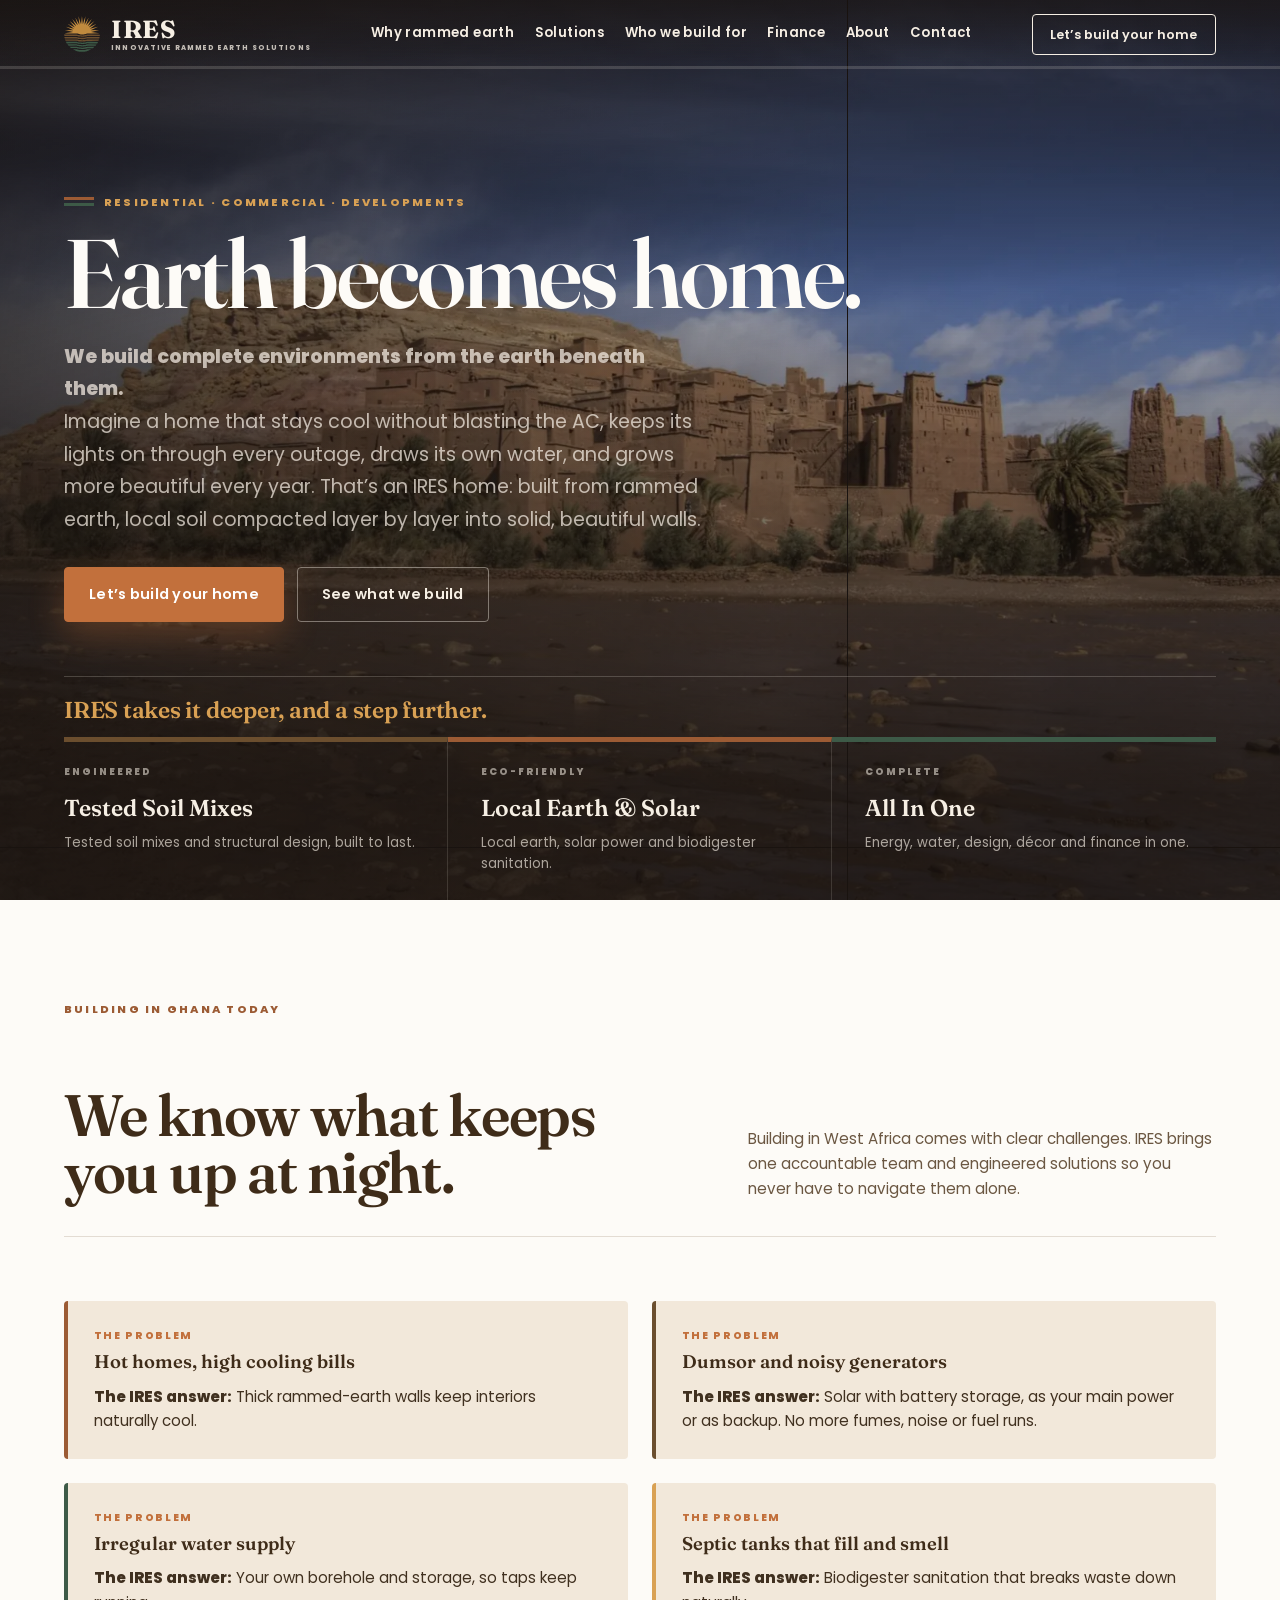
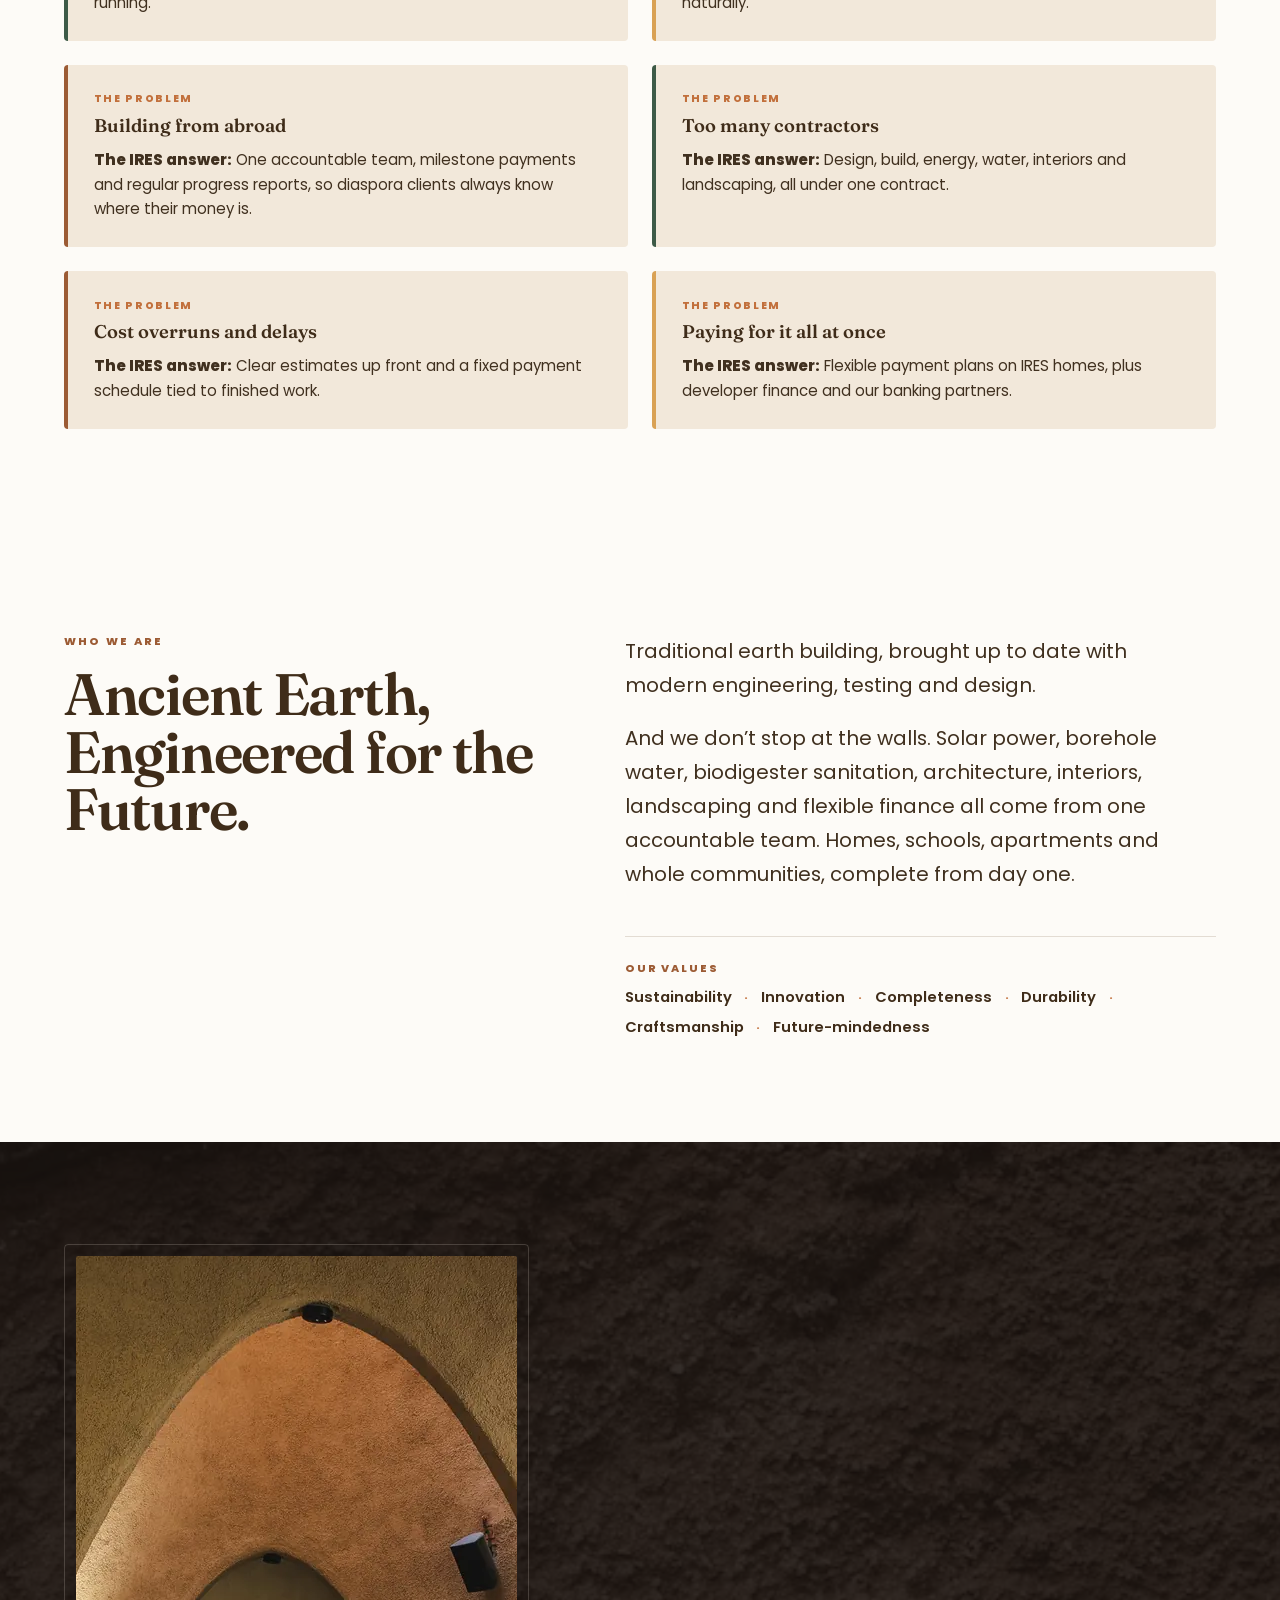
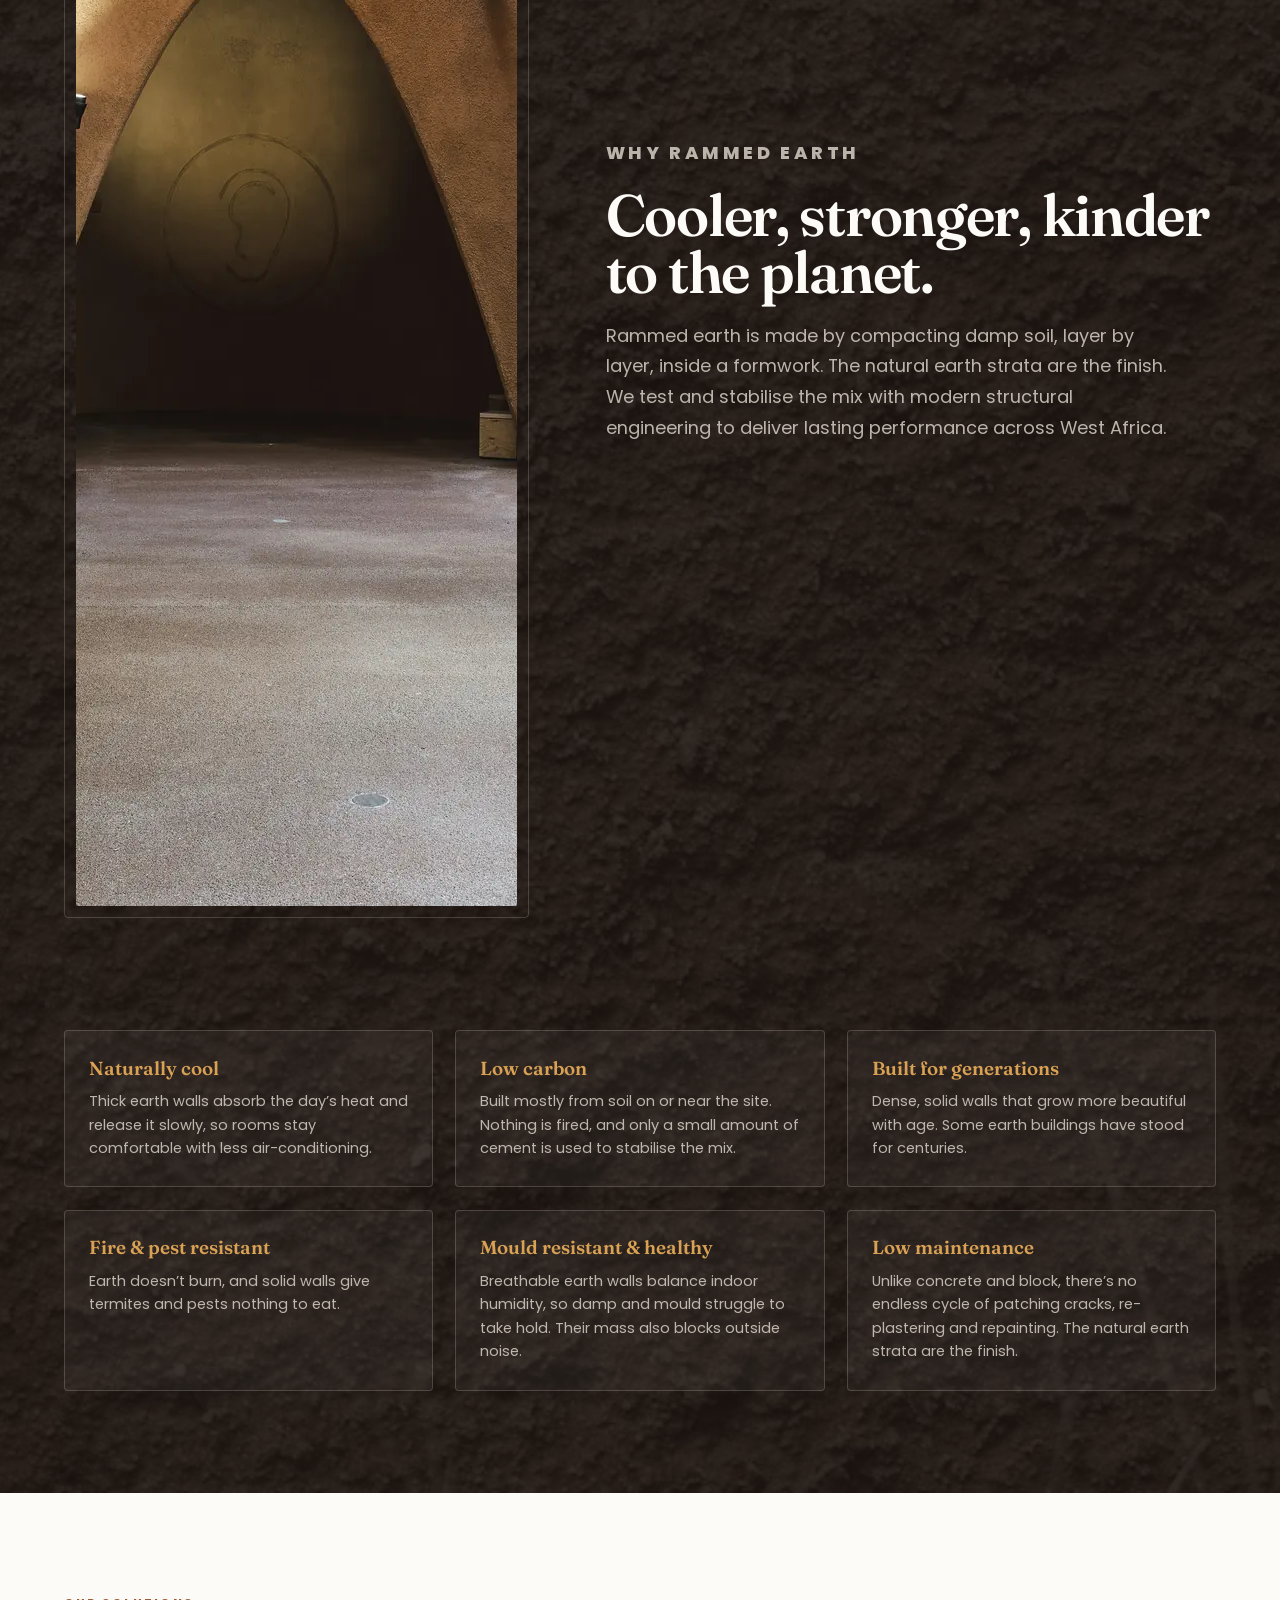
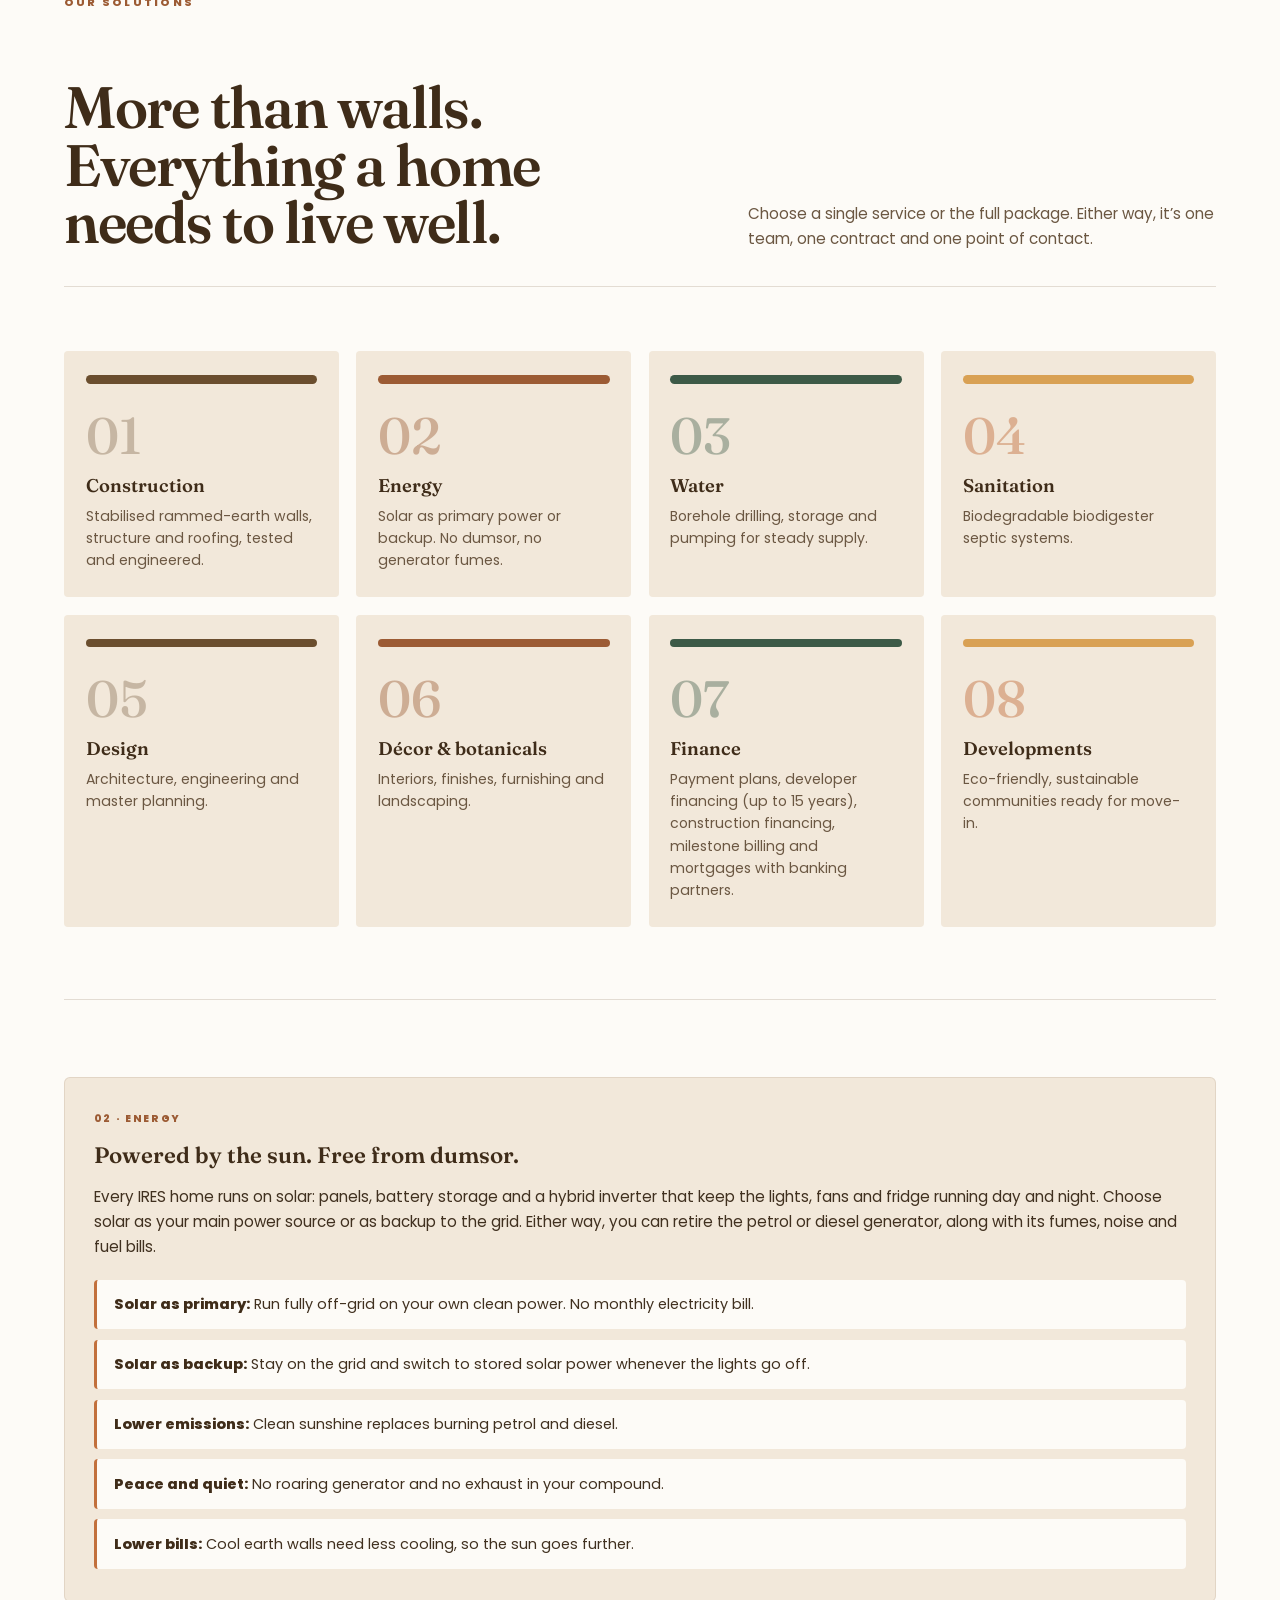
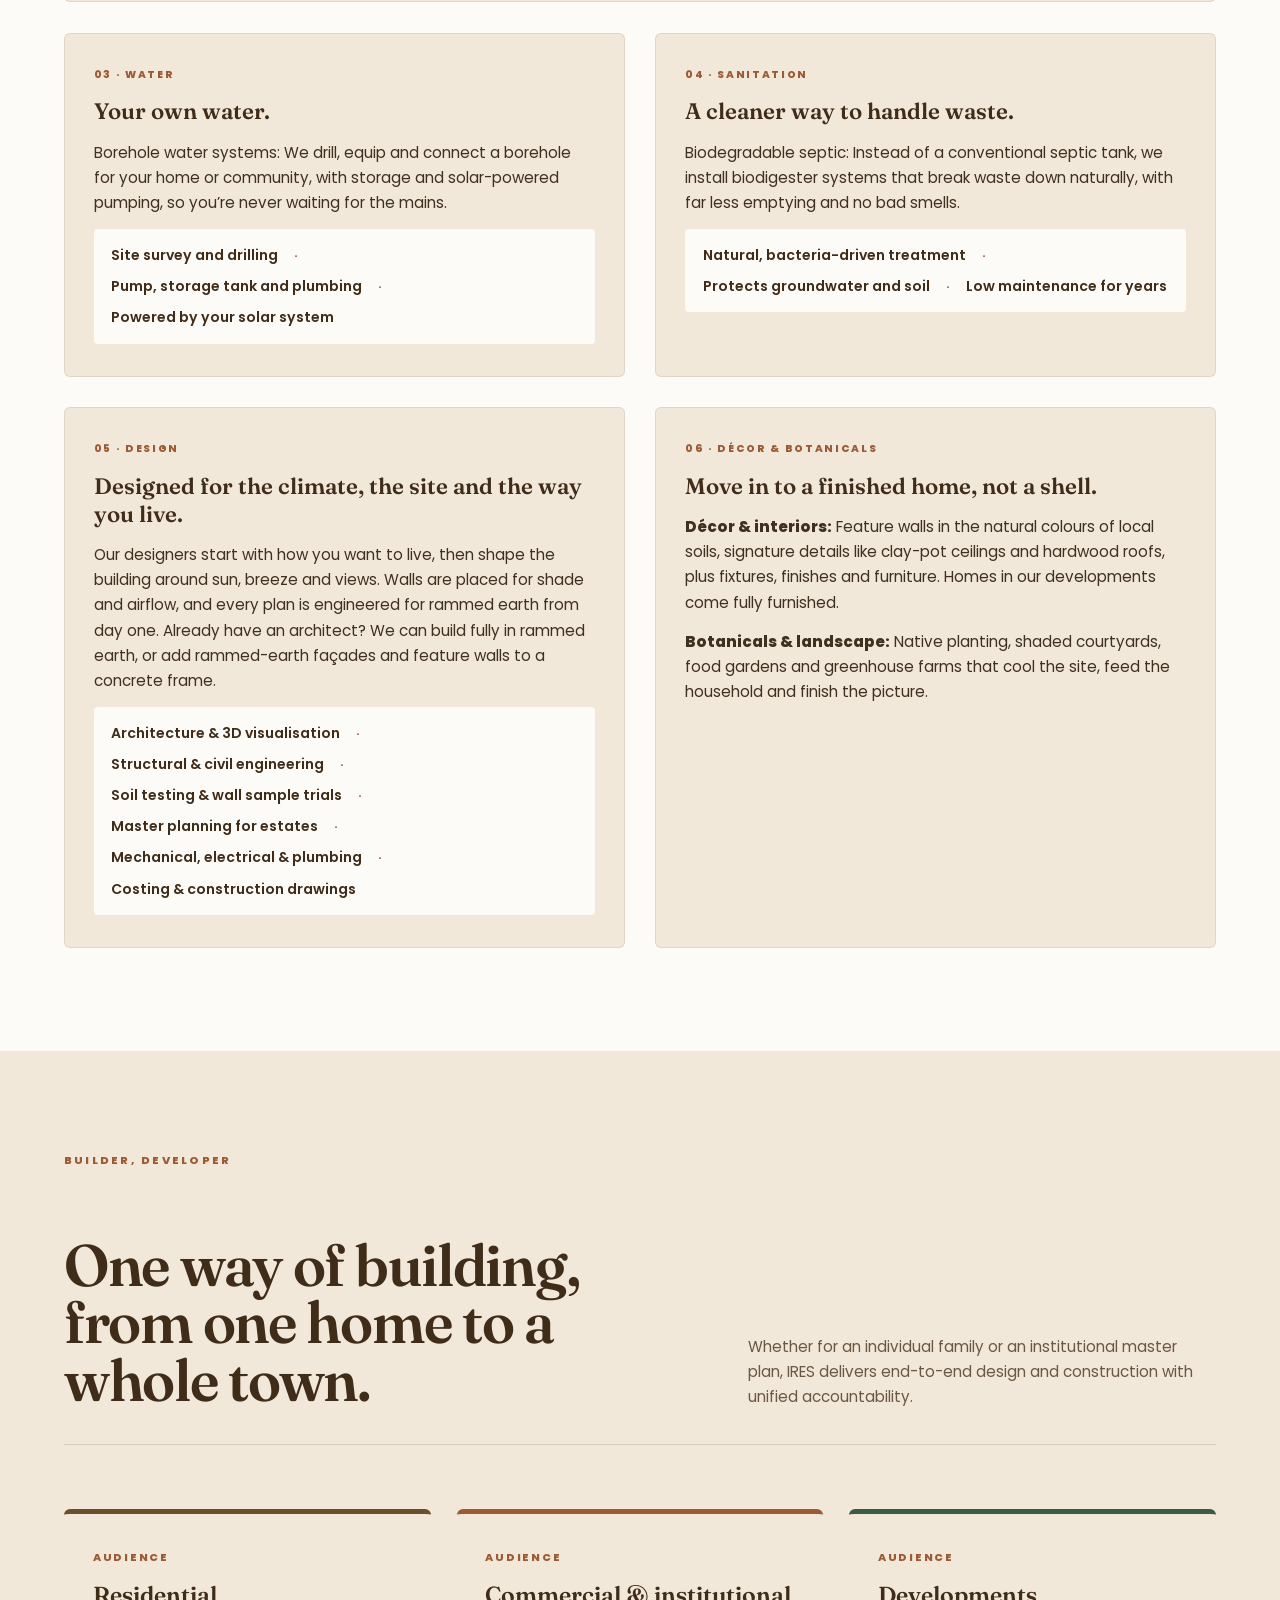
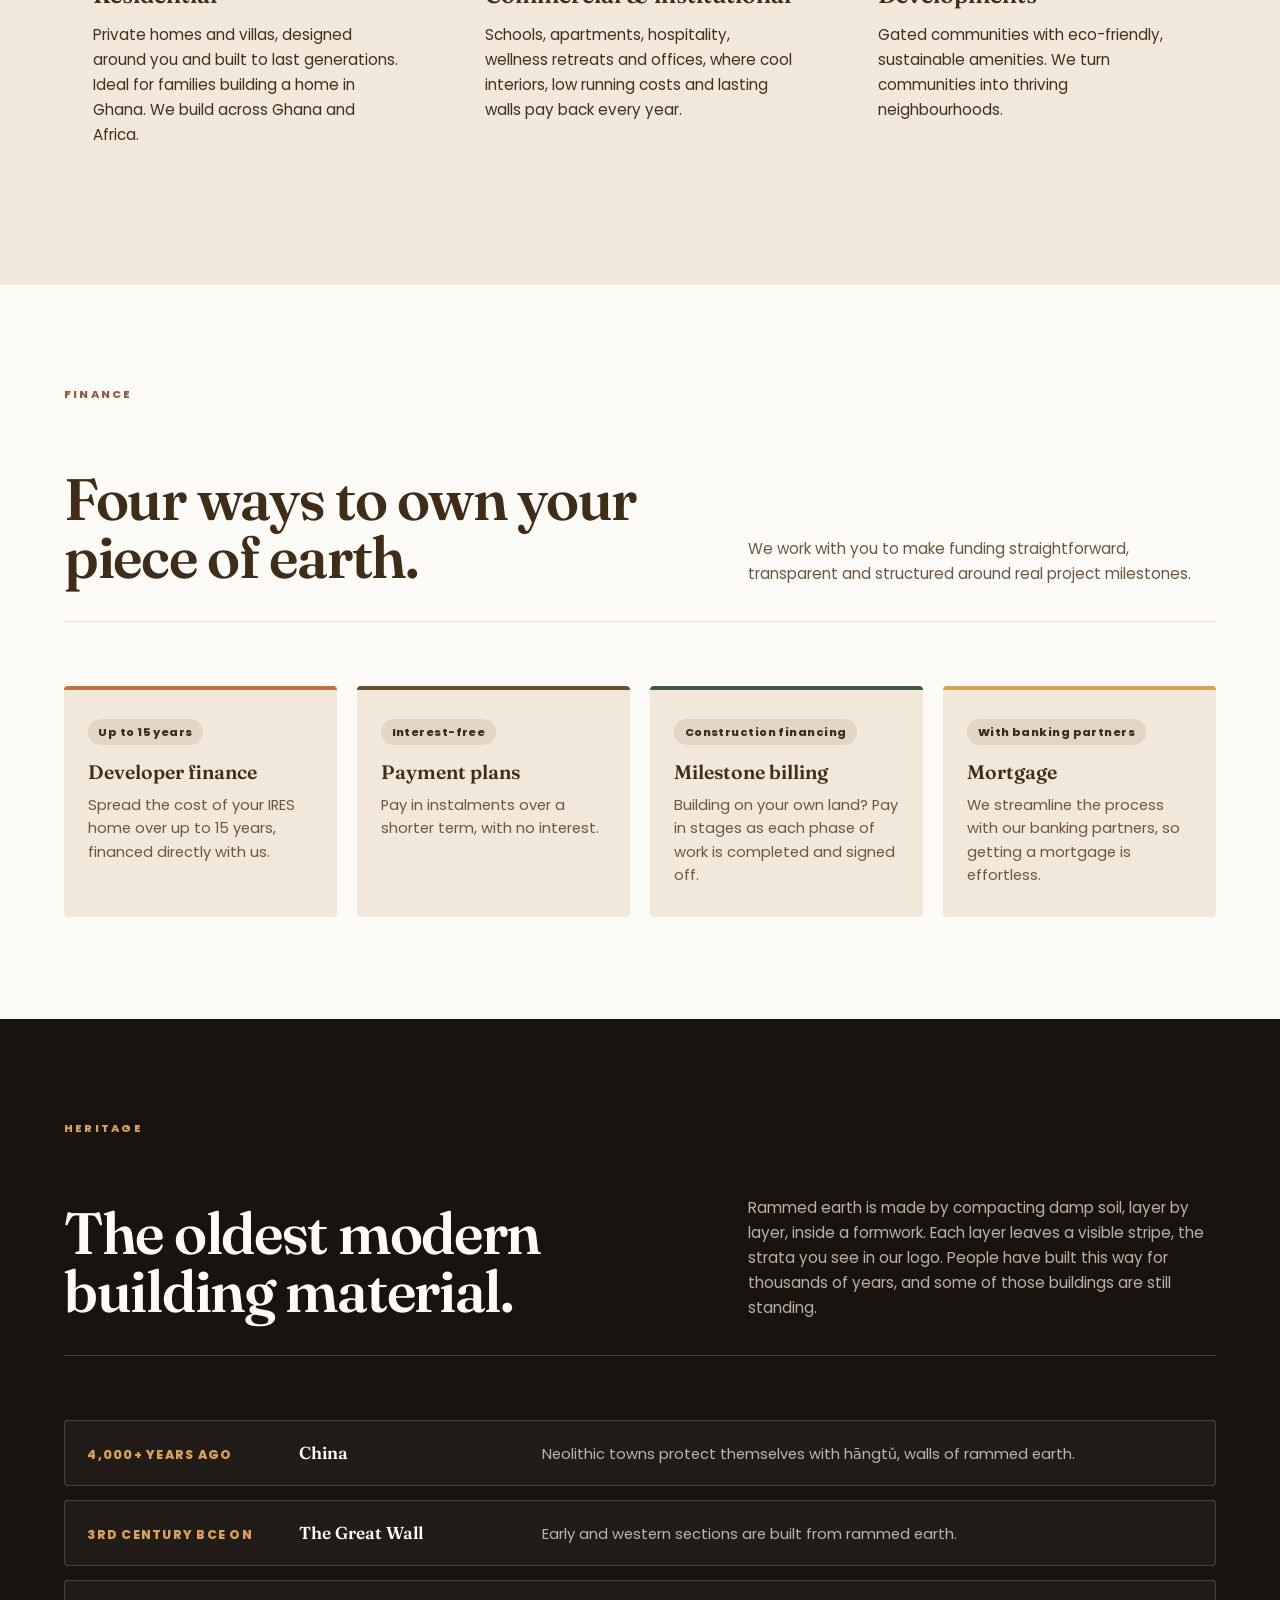
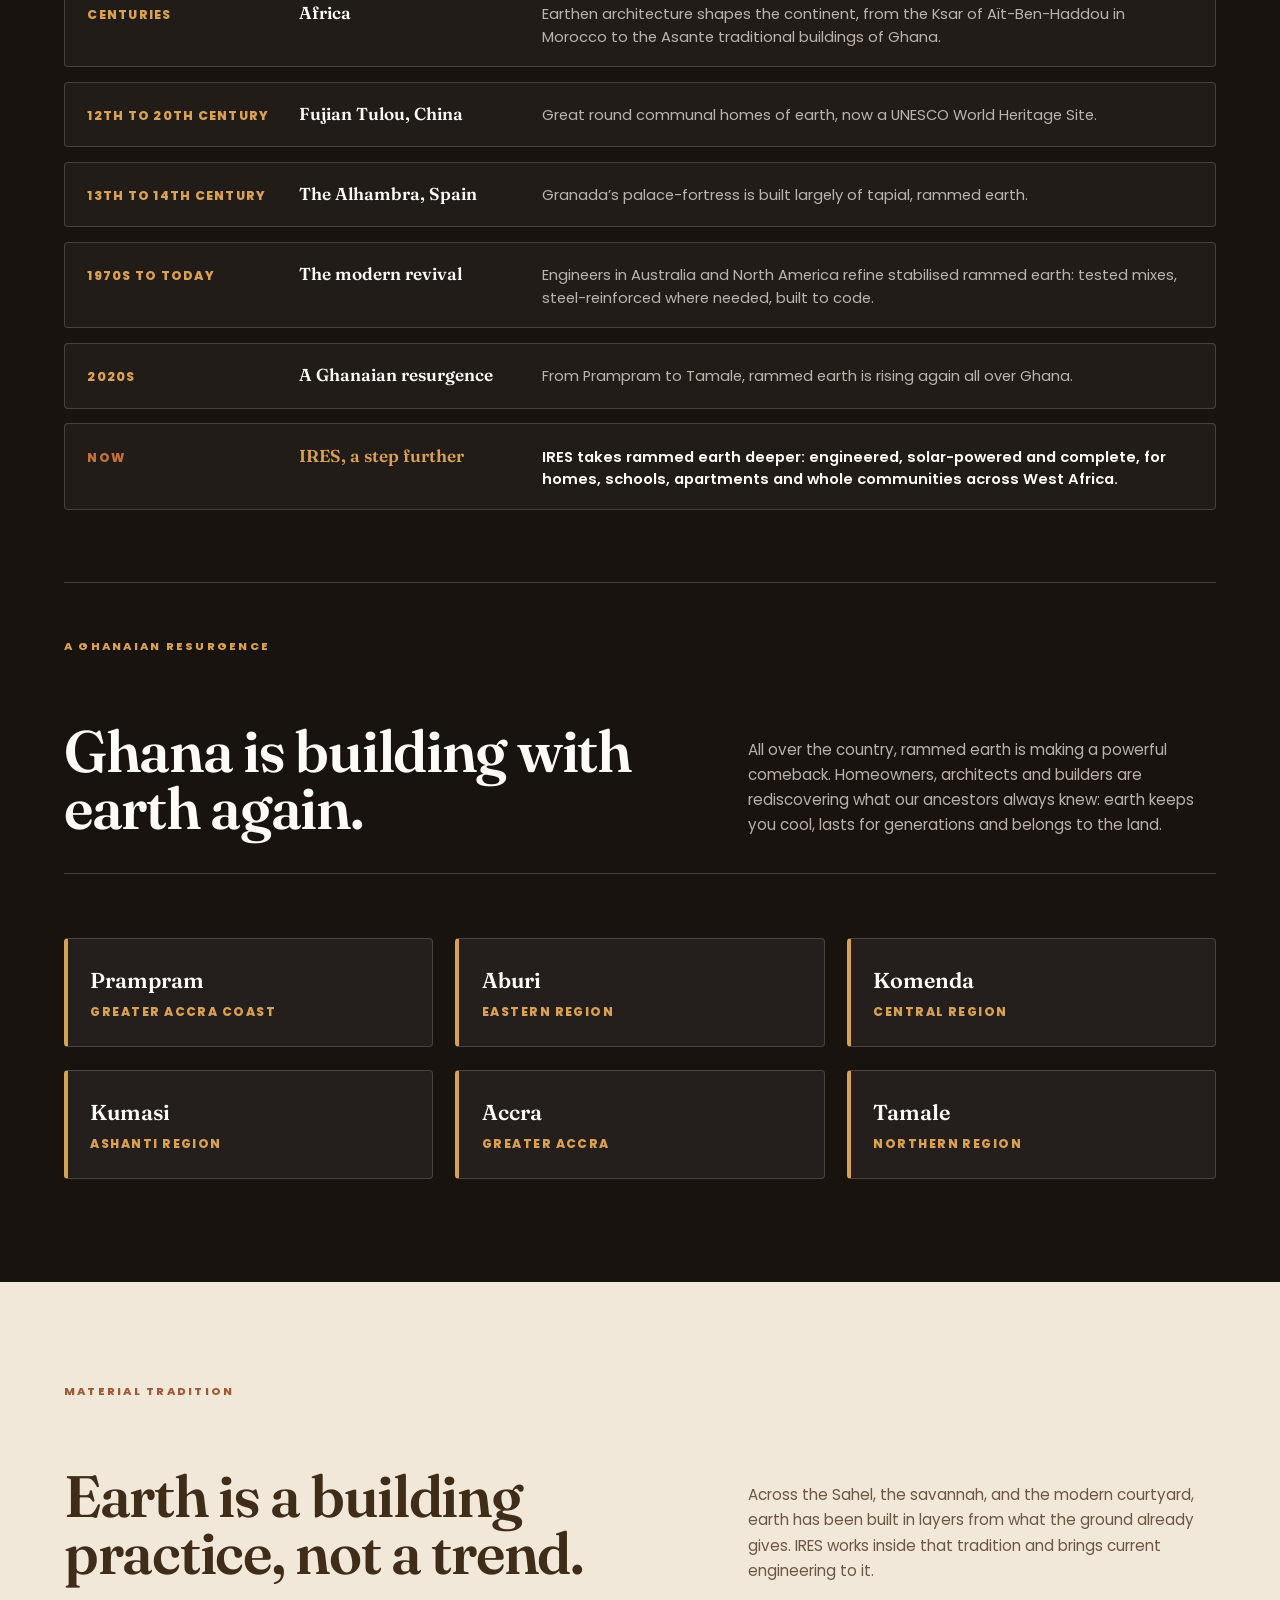
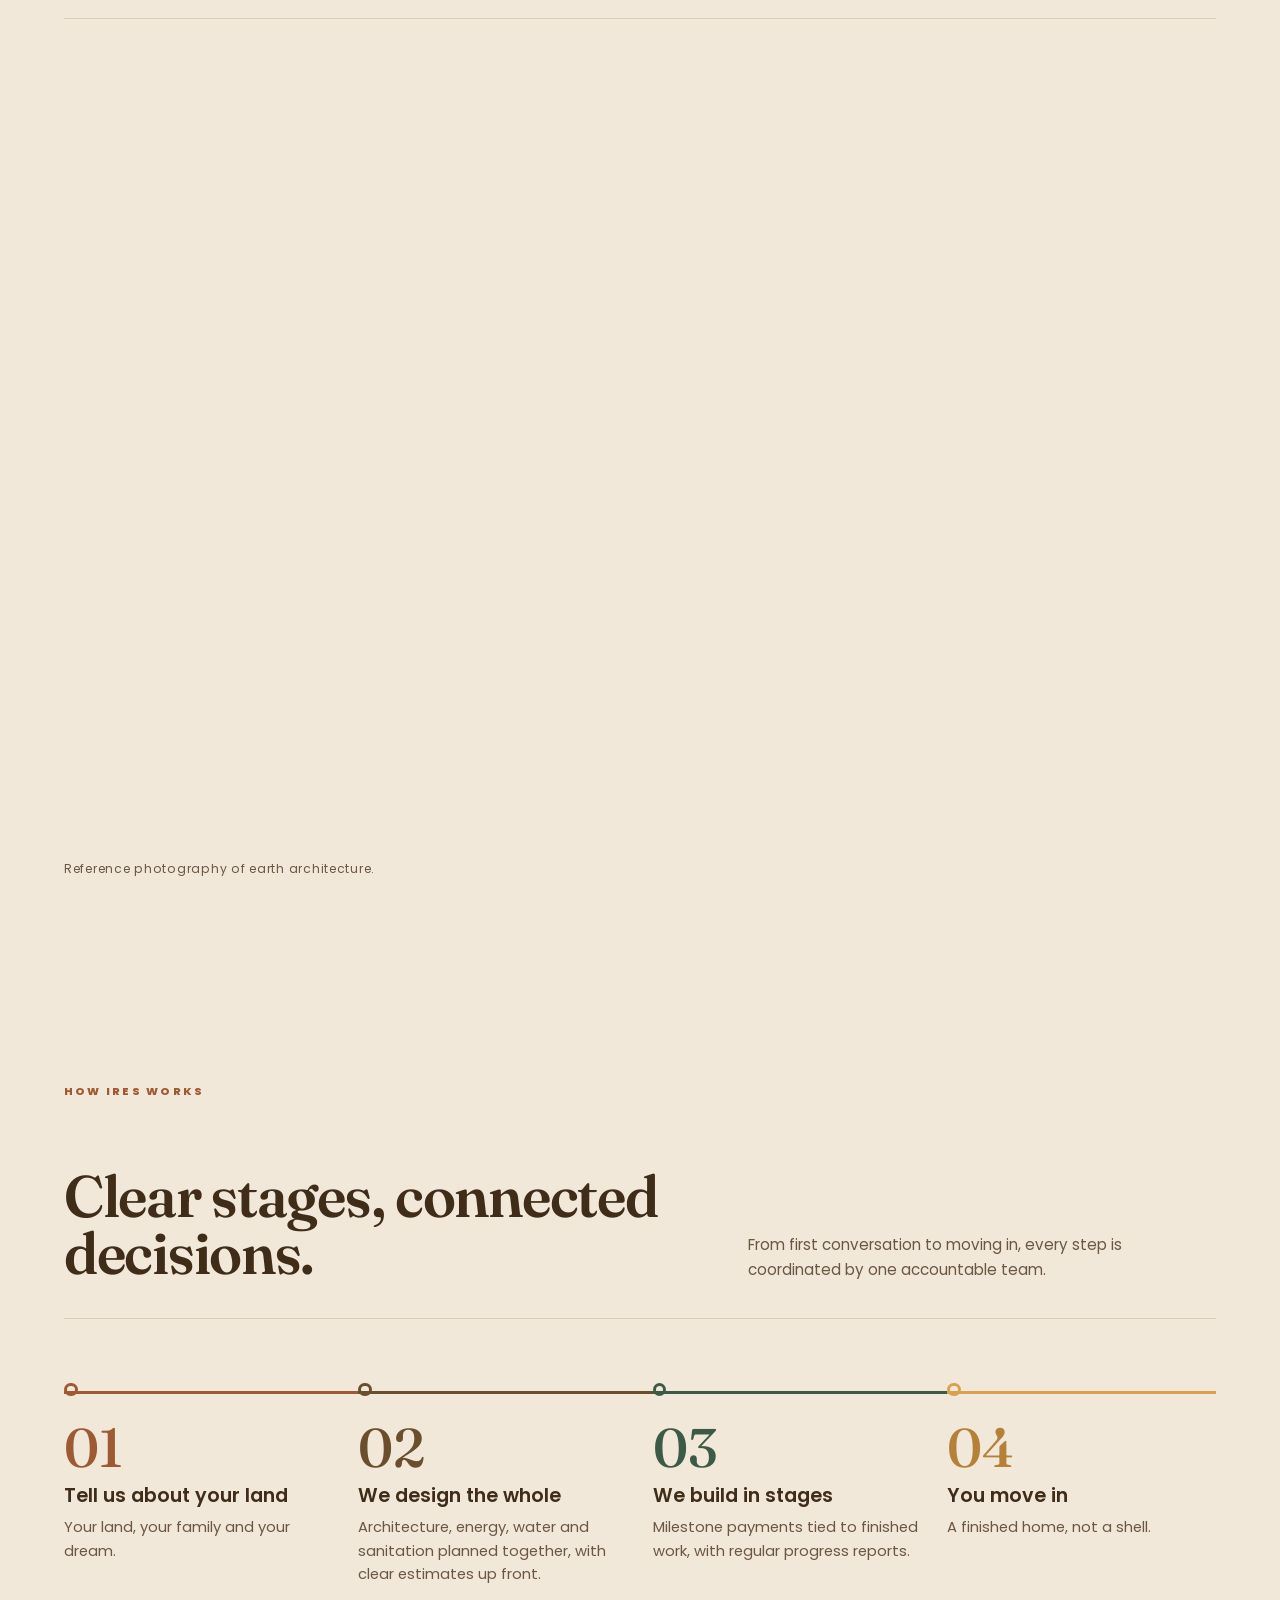
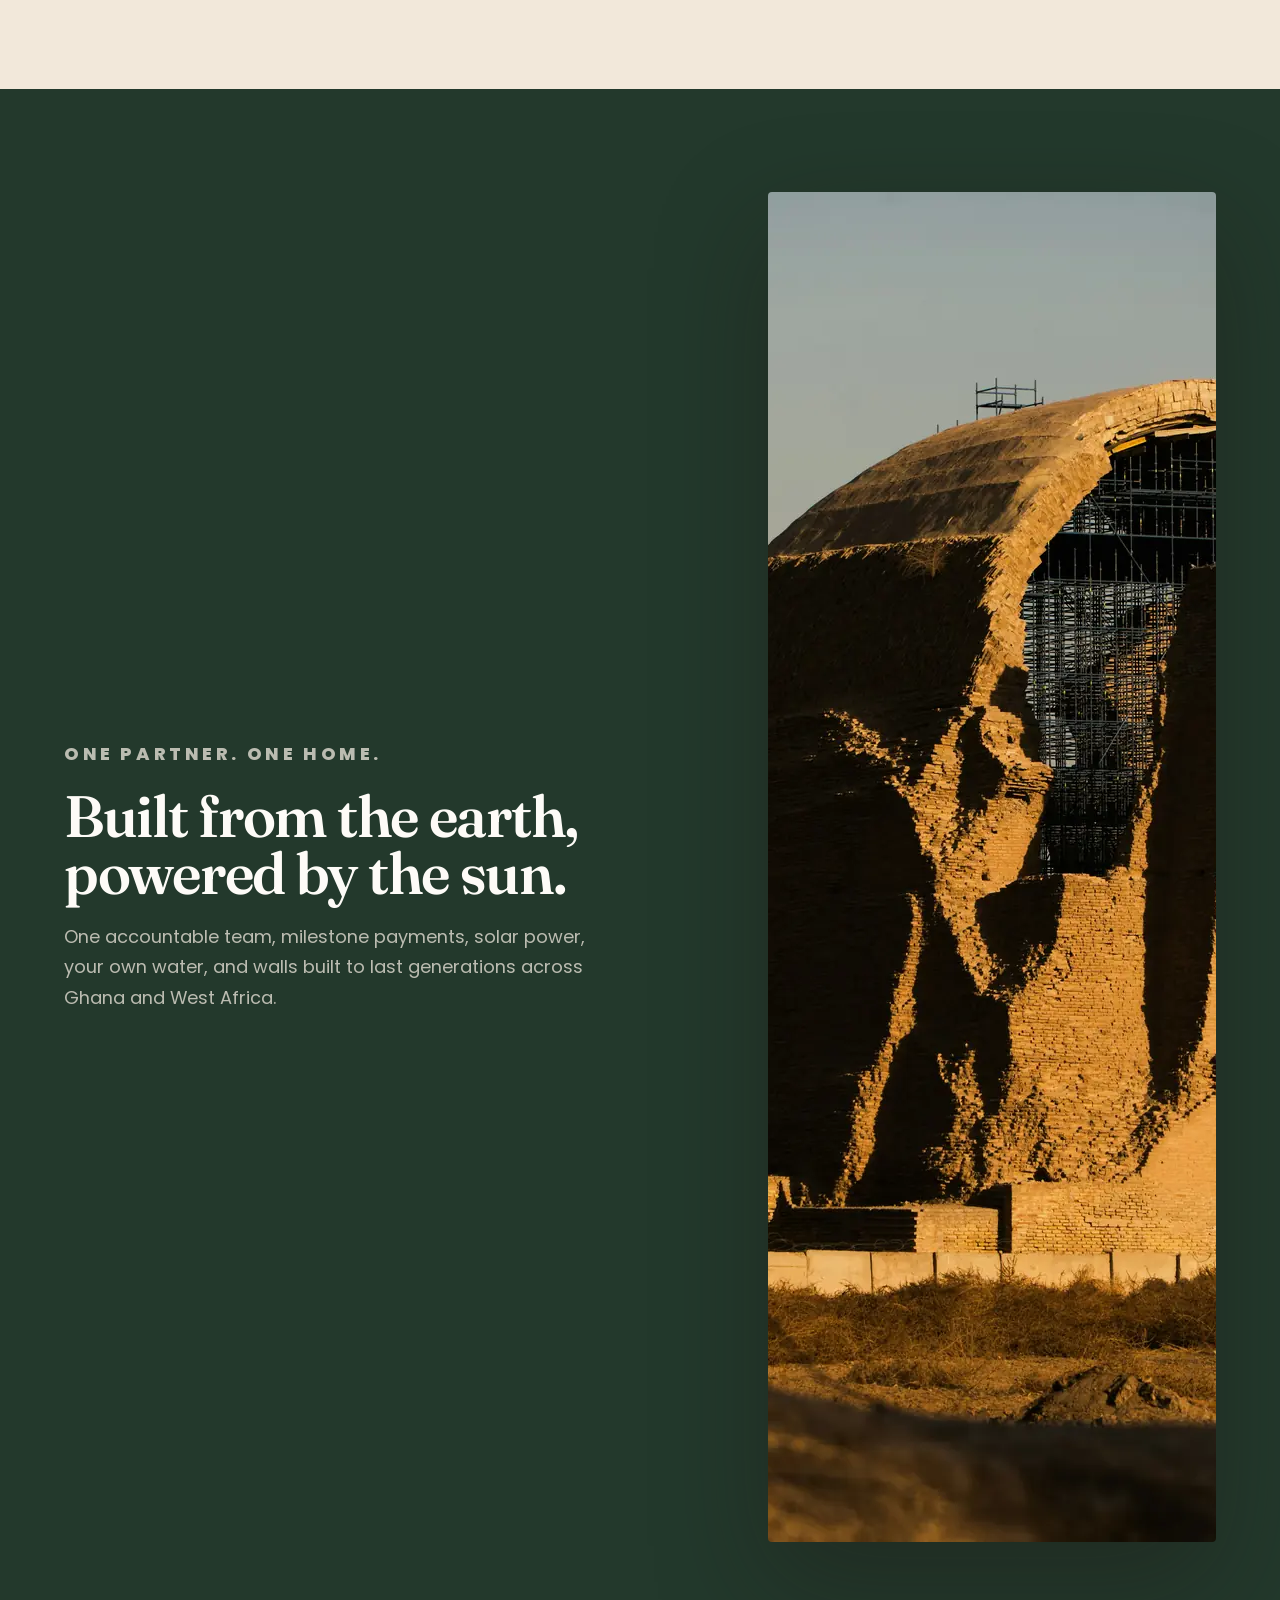
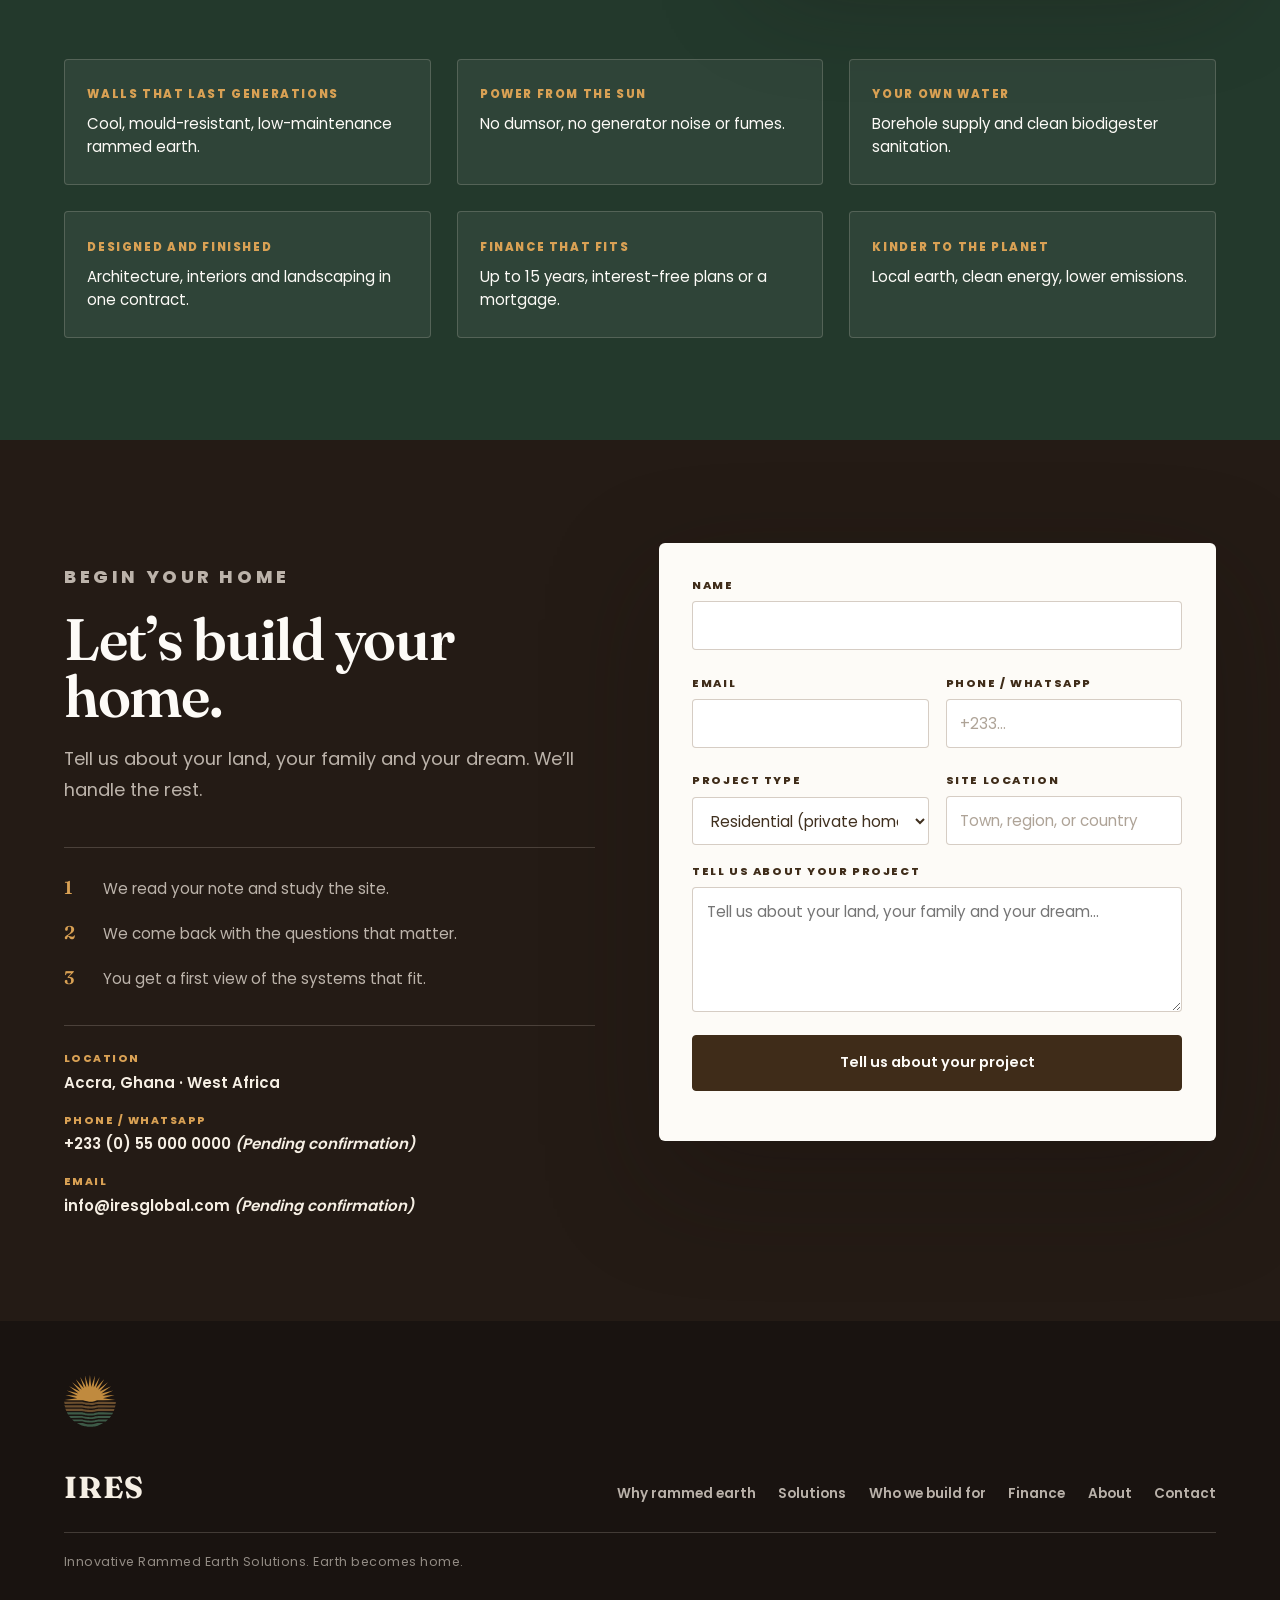
==== index.html @ 1e524544 "Restore architectural and material gallery imagery across website" ====
<!doctype html>
<html lang="en">
  <head>
    <meta charset="utf-8" />
    <meta name="viewport" content="width=device-width, initial-scale=1" />
    <meta name="theme-color" content="#1a1410" />
    <title>IRES — Earth becomes home.</title>
    <meta
      name="description"
      content="Rammed earth homes and developments in Ghana, complete with solar power, water, sanitation, design and finance. One team. Earth becomes home."
    />
    <meta property="og:type" content="website" />
    <meta property="og:title" content="IRES" />
    <meta
      property="og:description"
      content="Naturally cool, solar-powered rammed earth homes, schools and communities in Ghana and across West Africa."
    />
    <meta property="og:image" content="assets/logo/Ires-logo.png" />
    <meta name="twitter:card" content="summary_large_image" />
    <link rel="icon" href="assets/logo/Ires%20icon.svg" type="image/svg+xml" />
    <link rel="preload" href="assets/fonts/fraunces-300-900.woff2" as="font" type="font/woff2" crossorigin />
    <link rel="preload" href="assets/fonts/poppins-400.woff2" as="font" type="font/woff2" crossorigin />
    <link rel="stylesheet" href="styles.css?v=2.0" />
  </head>
  <body>
    <a class="skip-link" href="#main">Skip to content</a>

    <header class="site-header" id="site-header">
      <a class="brand" href="#top" aria-label="IRES, home">
        <span class="brand-mark" aria-hidden="true">
          <img src="assets/logo/Ires%20icon.svg" alt="" width="36" height="36" style="width: 36px; height: 36px; max-width: 36px; max-height: 36px; object-fit: contain; display: block;" />
        </span>
        <span class="brand-word">
          <strong>IRES</strong>
          <small>Innovative Rammed Earth Solutions</small>
        </span>
      </a>

      <nav class="site-nav" aria-label="Primary">
        <a href="#why-rammed-earth">Why rammed earth</a>
        <a href="#solutions">Solutions</a>
        <a href="#who-we-build-for">Who we build for</a>
        <a href="#finance">Finance</a>
        <a href="#about">About</a>
        <a href="#contact">Contact</a>
      </nav>

      <a class="nav-cta" href="#contact">Let’s build your home</a>

      <span class="scroll-progress" aria-hidden="true"><i></i></span>
    </header>

    <main id="main">
      <span id="top"></span>

      <!-- ============ 1. HERO ============ -->
      <section class="hero" aria-labelledby="hero-title">
        <div class="hero-media" aria-hidden="true">
          <picture>
            <source srcset="assets/img/hero-earthcity.webp" type="image/webp" />
            <img
              src="assets/img/hero-earthcity.jpg"
              alt="Atmospheric view of an earth-built environment"
              width="1920"
              height="1080"
              fetchpriority="high"
              decoding="async"
            />
          </picture>
        </div>

        <div class="hero-inner">
          <p class="eyebrow eyebrow-light">
            <span class="eyebrow-mark" aria-hidden="true"></span>
            Residential · Commercial · Developments
          </p>
          <h1 id="hero-title">Earth becomes home.</h1>
          <p class="hero-lead">
            <strong>We build complete environments from the earth beneath them.</strong><br />
            Imagine a home that stays cool without blasting the AC, keeps its lights on through every outage, draws its own water, and grows more beautiful every year. That’s an IRES home: built from rammed earth, local soil compacted layer by layer into solid, beautiful walls.
          </p>
          <div class="hero-actions">
            <a class="button button-solid" href="#contact">Let’s build your home</a>
            <a class="button button-ghost" href="#solutions">See what we build</a>
          </div>
        </div>

        <div class="strata-intro">
          IRES takes it deeper, and a step further.
        </div>
        <ul class="strata-rail strata-rail-3" aria-label="The three core promises of IRES">
          <li class="strata strata-earth">
            <span class="strata-key">Engineered</span>
            <strong>Tested Soil Mixes</strong>
            <span>Tested soil mixes and structural design, built to last.</span>
          </li>
          <li class="strata strata-clay">
            <span class="strata-key">Eco-friendly</span>
            <strong>Local Earth &amp; Solar</strong>
            <span>Local earth, solar power and biodigester sanitation.</span>
          </li>
          <li class="strata strata-sage">
            <span class="strata-key">Complete</span>
            <strong>All In One</strong>
            <span>Energy, water, design, décor and finance in one.</span>
          </li>
        </ul>
      </section>

      <!-- ============ 2. PROBLEMS WE SOLVE ============ -->
      <section class="problems-section section" id="problems" aria-labelledby="problems-title">
        <div class="section-head reveal">
          <p class="eyebrow">Building in Ghana today</p>
          <h2 id="problems-title">We know what keeps you up at night.</h2>
          <p class="section-note">
            Building in West Africa comes with clear challenges. IRES brings one accountable team and engineered solutions so you never have to navigate them alone.
          </p>
        </div>

        <div class="problems-grid">
          <article class="problem-card reveal">
            <span class="problem-badge">The Problem</span>
            <h3 class="problem-title">Hot homes, high cooling bills</h3>
            <p class="problem-answer"><strong>The IRES answer:</strong> Thick rammed-earth walls keep interiors naturally cool.</p>
          </article>

          <article class="problem-card reveal">
            <span class="problem-badge">The Problem</span>
            <h3 class="problem-title">Dumsor and noisy generators</h3>
            <p class="problem-answer"><strong>The IRES answer:</strong> Solar with battery storage, as your main power or as backup. No more fumes, noise or fuel runs.</p>
          </article>

          <article class="problem-card reveal">
            <span class="problem-badge">The Problem</span>
            <h3 class="problem-title">Irregular water supply</h3>
            <p class="problem-answer"><strong>The IRES answer:</strong> Your own borehole and storage, so taps keep running.</p>
          </article>

          <article class="problem-card reveal">
            <span class="problem-badge">The Problem</span>
            <h3 class="problem-title">Septic tanks that fill and smell</h3>
            <p class="problem-answer"><strong>The IRES answer:</strong> Biodigester sanitation that breaks waste down naturally.</p>
          </article>

          <article class="problem-card reveal">
            <span class="problem-badge">The Problem</span>
            <h3 class="problem-title">Building from abroad</h3>
            <p class="problem-answer"><strong>The IRES answer:</strong> One accountable team, milestone payments and regular progress reports, so diaspora clients always know where their money is.</p>
          </article>

          <article class="problem-card reveal">
            <span class="problem-badge">The Problem</span>
            <h3 class="problem-title">Too many contractors</h3>
            <p class="problem-answer"><strong>The IRES answer:</strong> Design, build, energy, water, interiors and landscaping, all under one contract.</p>
          </article>

          <article class="problem-card reveal">
            <span class="problem-badge">The Problem</span>
            <h3 class="problem-title">Cost overruns and delays</h3>
            <p class="problem-answer"><strong>The IRES answer:</strong> Clear estimates up front and a fixed payment schedule tied to finished work.</p>
          </article>

          <article class="problem-card reveal">
            <span class="problem-badge">The Problem</span>
            <h3 class="problem-title">Paying for it all at once</h3>
            <p class="problem-answer"><strong>The IRES answer:</strong> Flexible payment plans on IRES homes, plus developer finance and our banking partners.</p>
          </article>
        </div>
      </section>

      <!-- ============ 3. WHO WE ARE ============ -->
      <section class="foundation section" id="about" aria-labelledby="foundation-title">
        <div class="foundation-copy reveal">
          <p class="eyebrow">Who we are</p>
          <h2 id="foundation-title">Ancient Earth, Engineered for the Future.</h2>
        </div>
        <div class="foundation-body reveal">
          <p class="lead">
            Traditional earth building, brought up to date with modern engineering, testing and design.
          </p>
          <p class="lead" style="margin-top: 1.2rem;">
            And we don’t stop at the walls. Solar power, borehole water, biodigester sanitation, architecture, interiors, landscaping and flexible finance all come from one accountable team. Homes, schools, apartments and whole communities, complete from day one.
          </p>
          <div class="values-strip">
            <span class="values-title">Our Values</span>
            <div class="values-items">
              <span>Sustainability</span>
              <span>Innovation</span>
              <span>Completeness</span>
              <span>Durability</span>
              <span>Craftsmanship</span>
              <span>Future-mindedness</span>
            </div>
          </div>
        </div>
      </section>

      <!-- ============ 4. WHY RAMMED EARTH ============ -->
      <section class="material section" id="why-rammed-earth" aria-labelledby="material-title">
        <div class="material-backdrop" aria-hidden="true">
          <picture>
            <source srcset="assets/img/earth-texture.webp" type="image/webp" />
            <img
              src="assets/img/earth-texture.jpg"
              alt=""
              width="1400" height="800" loading="lazy" decoding="async"
            />
          </picture>
        </div>

        <div class="material-media reveal">
          <picture>
            <source srcset="assets/img/arch-interior.webp" type="image/webp" />
            <img
              src="assets/img/arch-interior.jpg"
              alt="Interior of an earth-walled gallery with a tall curved arch and soft daylight"
              width="1000" height="1250" loading="lazy" decoding="async"
            />
          </picture>
        </div>

        <div class="material-copy reveal">
          <p class="eyebrow eyebrow-light">Why rammed earth</p>
          <h2 id="material-title">Cooler, stronger, kinder to the planet.</h2>
          <p>
            Rammed earth is made by compacting damp soil, layer by layer, inside a formwork. The natural earth strata are the finish. We test and stabilise the mix with modern structural engineering to deliver lasting performance across West Africa.
          </p>
        </div>

        <div class="benefits-grid" style="grid-column: 1 / -1;">
          <article class="benefit-card reveal">
            <h3>Naturally cool</h3>
            <p>Thick earth walls absorb the day’s heat and release it slowly, so rooms stay comfortable with less air-conditioning.</p>
          </article>

          <article class="benefit-card reveal">
            <h3>Low carbon</h3>
            <p>Built mostly from soil on or near the site. Nothing is fired, and only a small amount of cement is used to stabilise the mix.</p>
          </article>

          <article class="benefit-card reveal">
            <h3>Built for generations</h3>
            <p>Dense, solid walls that grow more beautiful with age. Some earth buildings have stood for centuries.</p>
          </article>

          <article class="benefit-card reveal">
            <h3>Fire &amp; pest resistant</h3>
            <p>Earth doesn’t burn, and solid walls give termites and pests nothing to eat.</p>
          </article>

          <article class="benefit-card reveal">
            <h3>Mould resistant &amp; healthy</h3>
            <p>Breathable earth walls balance indoor humidity, so damp and mould struggle to take hold. Their mass also blocks outside noise.</p>
          </article>

          <article class="benefit-card reveal">
            <h3>Low maintenance</h3>
            <p>Unlike concrete and block, there’s no endless cycle of patching cracks, re-plastering and repainting. The natural earth strata are the finish.</p>
          </article>
        </div>
      </section>

      <!-- ============ 5. SOLUTIONS ============ -->
      <section class="systems section" id="solutions" aria-labelledby="solutions-title">
        <div class="section-head reveal">
          <p class="eyebrow">Our solutions</p>
          <h2 id="solutions-title">More than walls. Everything a home needs to live well.</h2>
          <p class="section-note">
            Choose a single service or the full package. Either way, it’s one team, one contract and one point of contact.
          </p>
        </div>

        <!-- 8 Solution Cards -->
        <div class="solutions-grid-8">
          <article class="solution-card system-card-earth reveal">
            <span class="card-band" aria-hidden="true"></span>
            <span class="card-index">01</span>
            <h3>Construction</h3>
            <p>Stabilised rammed-earth walls, structure and roofing, tested and engineered.</p>
          </article>

          <article class="solution-card system-card-clay reveal">
            <span class="card-band" aria-hidden="true"></span>
            <span class="card-index">02</span>
            <h3>Energy</h3>
            <p>Solar as primary power or backup. No dumsor, no generator fumes.</p>
          </article>

          <article class="solution-card system-card-sage reveal">
            <span class="card-band" aria-hidden="true"></span>
            <span class="card-index">03</span>
            <h3>Water</h3>
            <p>Borehole drilling, storage and pumping for steady supply.</p>
          </article>

          <article class="solution-card system-card-deep reveal">
            <span class="card-band" aria-hidden="true"></span>
            <span class="card-index">04</span>
            <h3>Sanitation</h3>
            <p>Biodegradable biodigester septic systems.</p>
          </article>

          <article class="solution-card system-card-earth reveal">
            <span class="card-band" aria-hidden="true"></span>
            <span class="card-index">05</span>
            <h3>Design</h3>
            <p>Architecture, engineering and master planning.</p>
          </article>

          <article class="solution-card system-card-clay reveal">
            <span class="card-band" aria-hidden="true"></span>
            <span class="card-index">06</span>
            <h3>Décor &amp; botanicals</h3>
            <p>Interiors, finishes, furnishing and landscaping.</p>
          </article>

          <article class="solution-card system-card-sage reveal">
            <span class="card-band" aria-hidden="true"></span>
            <span class="card-index">07</span>
            <h3>Finance</h3>
            <p>Payment plans, developer financing (up to 15 years), construction financing, milestone billing and mortgages with banking partners.</p>
          </article>

          <article class="solution-card system-card-deep reveal">
            <span class="card-band" aria-hidden="true"></span>
            <span class="card-index">08</span>
            <h3>Developments</h3>
            <p>Eco-friendly, sustainable communities ready for move-in.</p>
          </article>
        </div>

        <!-- Solution Detail Blocks -->
        <div class="solution-details">
          <div class="detail-block-grid">
            <!-- Detail: Energy -->
            <article class="detail-block detail-block-full reveal">
              <span class="detail-tag">02 · Energy</span>
              <h4>Powered by the sun. Free from dumsor.</h4>
              <p class="detail-lead">
                Every IRES home runs on solar: panels, battery storage and a hybrid inverter that keep the lights, fans and fridge running day and night. Choose solar as your main power source or as backup to the grid. Either way, you can retire the petrol or diesel generator, along with its fumes, noise and fuel bills.
              </p>
              <div class="detail-features">
                <div class="detail-feature">
                  <strong>Solar as primary:</strong> Run fully off-grid on your own clean power. No monthly electricity bill.
                </div>
                <div class="detail-feature">
                  <strong>Solar as backup:</strong> Stay on the grid and switch to stored solar power whenever the lights go off.
                </div>
                <div class="detail-feature">
                  <strong>Lower emissions:</strong> Clean sunshine replaces burning petrol and diesel.
                </div>
                <div class="detail-feature">
                  <strong>Peace and quiet:</strong> No roaring generator and no exhaust in your compound.
                </div>
                <div class="detail-feature">
                  <strong>Lower bills:</strong> Cool earth walls need less cooling, so the sun goes further.
                </div>
              </div>
            </article>

            <!-- Detail: Water -->
            <article class="detail-block reveal">
              <span class="detail-tag">03 · Water</span>
              <h4>Your own water.</h4>
              <p class="detail-lead">
                Borehole water systems: We drill, equip and connect a borehole for your home or community, with storage and solar-powered pumping, so you’re never waiting for the mains.
              </p>
              <div class="detail-checklist">
                <span>Site survey and drilling</span>
                <span>Pump, storage tank and plumbing</span>
                <span>Powered by your solar system</span>
              </div>
            </article>

            <!-- Detail: Sanitation -->
            <article class="detail-block reveal">
              <span class="detail-tag">04 · Sanitation</span>
              <h4>A cleaner way to handle waste.</h4>
              <p class="detail-lead">
                Biodegradable septic: Instead of a conventional septic tank, we install biodigester systems that break waste down naturally, with far less emptying and no bad smells.
              </p>
              <div class="detail-checklist">
                <span>Natural, bacteria-driven treatment</span>
                <span>Protects groundwater and soil</span>
                <span>Low maintenance for years</span>
              </div>
            </article>

            <!-- Detail: Design -->
            <article class="detail-block reveal">
              <span class="detail-tag">05 · Design</span>
              <h4>Designed for the climate, the site and the way you live.</h4>
              <p class="detail-lead">
                Our designers start with how you want to live, then shape the building around sun, breeze and views. Walls are placed for shade and airflow, and every plan is engineered for rammed earth from day one. Already have an architect? We can build fully in rammed earth, or add rammed-earth façades and feature walls to a concrete frame.
              </p>
              <div class="detail-checklist">
                <span>Architecture &amp; 3D visualisation</span>
                <span>Structural &amp; civil engineering</span>
                <span>Soil testing &amp; wall sample trials</span>
                <span>Master planning for estates</span>
                <span>Mechanical, electrical &amp; plumbing</span>
                <span>Costing &amp; construction drawings</span>
              </div>
            </article>

            <!-- Detail: Décor and botanicals -->
            <article class="detail-block reveal">
              <span class="detail-tag">06 · Décor &amp; botanicals</span>
              <h4>Move in to a finished home, not a shell.</h4>
              <p class="detail-lead">
                <strong>Décor &amp; interiors:</strong> Feature walls in the natural colours of local soils, signature details like clay-pot ceilings and hardwood roofs, plus fixtures, finishes and furniture. Homes in our developments come fully furnished.
              </p>
              <p class="detail-lead">
                <strong>Botanicals &amp; landscape:</strong> Native planting, shaded courtyards, food gardens and greenhouse farms that cool the site, feed the household and finish the picture.
              </p>
            </article>
          </div>
        </div>
      </section>

      <!-- ============ 6. WHO WE BUILD FOR ============ -->
      <section class="section" id="who-we-build-for" style="background: var(--sand);" aria-labelledby="audiences-title">
        <div class="section-head reveal">
          <p class="eyebrow">Builder, developer</p>
          <h2 id="audiences-title">One way of building, from one home to a whole town.</h2>
          <p class="section-note">
            Whether for an individual family or an institutional master plan, IRES delivers end-to-end design and construction with unified accountability.
          </p>
        </div>

        <div class="audiences-grid">
          <article class="audience-card reveal">
            <span class="audience-badge">Audience</span>
            <h3>Residential</h3>
            <p>
              Private homes and villas, designed around you and built to last generations. Ideal for families building a home in Ghana. We build across Ghana and Africa.
            </p>
          </article>

          <article class="audience-card reveal">
            <span class="audience-badge">Audience</span>
            <h3>Commercial &amp; institutional</h3>
            <p>
              Schools, apartments, hospitality, wellness retreats and offices, where cool interiors, low running costs and lasting walls pay back every year.
            </p>
          </article>

          <article class="audience-card reveal">
            <span class="audience-badge">Audience</span>
            <h3>Developments</h3>
            <p>
              Gated communities with eco-friendly, sustainable amenities. We turn communities into thriving neighbourhoods.
            </p>
          </article>
        </div>
      </section>

      <!-- ============ 7. FINANCE ============ -->
      <section class="section" id="finance" style="background: var(--cream);" aria-labelledby="finance-title">
        <div class="section-head reveal">
          <p class="eyebrow">Finance</p>
          <h2 id="finance-title">Four ways to own your piece of earth.</h2>
          <p class="section-note">
            We work with you to make funding straightforward, transparent and structured around real project milestones.
          </p>
        </div>

        <div class="finance-grid">
          <article class="finance-card reveal">
            <span class="finance-badge">Up to 15 years</span>
            <h3>Developer finance</h3>
            <p>Spread the cost of your IRES home over up to 15 years, financed directly with us.</p>
          </article>

          <article class="finance-card reveal">
            <span class="finance-badge">Interest-free</span>
            <h3>Payment plans</h3>
            <p>Pay in instalments over a shorter term, with no interest.</p>
          </article>

          <article class="finance-card reveal">
            <span class="finance-badge">Construction financing</span>
            <h3>Milestone billing</h3>
            <p>Building on your own land? Pay in stages as each phase of work is completed and signed off.</p>
          </article>

          <article class="finance-card reveal">
            <span class="finance-badge">With banking partners</span>
            <h3>Mortgage</h3>
            <p>We streamline the process with our banking partners, so getting a mortgage is effortless.</p>
          </article>
        </div>
      </section>

      <!-- ============ 8. HERITAGE & GHANA ============ -->
      <section class="section" id="heritage" style="background: var(--basalt); color: var(--text-on-dark);" aria-labelledby="heritage-title">
        <div class="section-head reveal" style="border-bottom-color: var(--rule-dark);">
          <p class="eyebrow eyebrow-light">Heritage</p>
          <h2 id="heritage-title" style="color: var(--cream);">The oldest modern building material.</h2>
          <p class="section-note" style="color: var(--text-on-dark-soft);">
            Rammed earth is made by compacting damp soil, layer by layer, inside a formwork. Each layer leaves a visible stripe, the strata you see in our logo. People have built this way for thousands of years, and some of those buildings are still standing.
          </p>
        </div>

        <div class="heritage-timeline">
          <div class="timeline-row reveal">
            <span class="timeline-period">4,000+ years ago</span>
            <span class="timeline-where">China</span>
            <span class="timeline-desc">Neolithic towns protect themselves with hāngtǔ, walls of rammed earth.</span>
          </div>

          <div class="timeline-row reveal">
            <span class="timeline-period">3rd century BCE on</span>
            <span class="timeline-where">The Great Wall</span>
            <span class="timeline-desc">Early and western sections are built from rammed earth.</span>
          </div>

          <div class="timeline-row reveal">
            <span class="timeline-period">Centuries</span>
            <span class="timeline-where">Africa</span>
            <span class="timeline-desc">Earthen architecture shapes the continent, from the Ksar of Aït-Ben-Haddou in Morocco to the Asante traditional buildings of Ghana.</span>
          </div>

          <div class="timeline-row reveal">
            <span class="timeline-period">12th to 20th century</span>
            <span class="timeline-where">Fujian Tulou, China</span>
            <span class="timeline-desc">Great round communal homes of earth, now a UNESCO World Heritage Site.</span>
          </div>

          <div class="timeline-row reveal">
            <span class="timeline-period">13th to 14th century</span>
            <span class="timeline-where">The Alhambra, Spain</span>
            <span class="timeline-desc">Granada’s palace-fortress is built largely of tapial, rammed earth.</span>
          </div>

          <div class="timeline-row reveal">
            <span class="timeline-period">1970s to today</span>
            <span class="timeline-where">The modern revival</span>
            <span class="timeline-desc">Engineers in Australia and North America refine stabilised rammed earth: tested mixes, steel-reinforced where needed, built to code.</span>
          </div>

          <div class="timeline-row reveal">
            <span class="timeline-period">2020s</span>
            <span class="timeline-where">A Ghanaian resurgence</span>
            <span class="timeline-desc">From Prampram to Tamale, rammed earth is rising again all over Ghana.</span>
          </div>

          <div class="timeline-row reveal">
            <span class="timeline-period" style="color: var(--clay-hot);">Now</span>
            <span class="timeline-where" style="color: var(--sun);">IRES, a step further</span>
            <span class="timeline-desc" style="color: var(--cream); font-weight: 500;">IRES takes rammed earth deeper: engineered, solar-powered and complete, for homes, schools, apartments and whole communities across West Africa.</span>
          </div>
        </div>

        <!-- Ghana section -->
        <div class="ghana-section" id="ghana">
          <div class="section-head reveal" style="border-bottom-color: var(--rule-dark);">
            <p class="eyebrow eyebrow-light">A Ghanaian resurgence</p>
            <h2 style="color: var(--cream);">Ghana is building with earth again.</h2>
            <p class="section-note" style="color: var(--text-on-dark-soft);">
              All over the country, rammed earth is making a powerful comeback. Homeowners, architects and builders are rediscovering what our ancestors always knew: earth keeps you cool, lasts for generations and belongs to the land.
            </p>
          </div>

          <div class="ghana-grid">
            <div class="ghana-card reveal">
              <span class="ghana-place">Prampram</span>
              <span class="ghana-region">Greater Accra coast</span>
            </div>

            <div class="ghana-card reveal">
              <span class="ghana-place">Aburi</span>
              <span class="ghana-region">Eastern Region</span>
            </div>

            <div class="ghana-card reveal">
              <span class="ghana-place">Komenda</span>
              <span class="ghana-region">Central Region</span>
            </div>

            <div class="ghana-card reveal">
              <span class="ghana-place">Kumasi</span>
              <span class="ghana-region">Ashanti Region</span>
            </div>

            <div class="ghana-card reveal">
              <span class="ghana-place">Accra</span>
              <span class="ghana-region">Greater Accra</span>
            </div>

            <div class="ghana-card reveal">
              <span class="ghana-place">Tamale</span>
              <span class="ghana-region">Northern Region</span>
            </div>
          </div>
        </div>
      </section>

      <!-- ============ MATERIAL TRADITION ============ -->
      <section class="work section" id="work" aria-labelledby="work-title">
        <div class="section-head reveal">
          <p class="eyebrow">Material tradition</p>
          <h2 id="work-title">Earth is a building practice, not a trend.</h2>
          <p class="section-note">
            Across the Sahel, the savannah, and the modern courtyard, earth has been
            built in layers from what the ground already gives. IRES works inside that
            tradition and brings current engineering to it.
          </p>
        </div>

        <div class="work-grid">
          <figure class="tile tile-wide reveal">
            <picture>
              <source srcset="assets/img/oculus-courtyard.webp" type="image/webp" />
              <img
                src="assets/img/oculus-courtyard.jpg"
                alt="Curved rammed earth courtyard walls opening to a large circular oculus above planted beds"
                width="1500" height="844" loading="lazy" decoding="async"
              />
            </picture>
            <figcaption>
              <strong>Courtyard and oculus</strong>
              <span>Daylight treated as a structural element</span>
            </figcaption>
          </figure>

          <figure class="tile tile-tall reveal">
            <picture>
              <source srcset="assets/img/african-facade.webp" type="image/webp" />
              <img
                src="assets/img/african-facade.jpg"
                alt="Mud brick building with a relief-patterned entrance facade and turret forms"
                width="1400" height="933" loading="lazy" decoding="async"
              />
            </picture>
            <figcaption>
              <strong>Relief-patterned facade</strong>
              <span>Surface depth used for shade and cooling</span>
            </figcaption>
          </figure>

          <figure class="tile reveal">
            <picture>
              <source srcset="assets/img/sahel-village.webp" type="image/webp" />
              <img
                src="assets/img/sahel-village.jpg"
                alt="Domed earthen structures standing in a dry valley below rocky hills"
                width="1300" height="867" loading="lazy" decoding="async"
              />
            </picture>
            <figcaption>
              <strong>Domed earth cluster</strong>
              <span>Geometry that sheds heat and rain</span>
            </figcaption>
          </figure>

          <figure class="tile reveal">
            <picture>
              <source srcset="assets/img/ochre-compound.webp" type="image/webp" />
              <img
                src="assets/img/ochre-compound.jpg"
                alt="Ochre earthen compound with crenellated parapet walls under a clear blue sky"
                width="1400" height="933" loading="lazy" decoding="async"
              />
            </picture>
            <figcaption>
              <strong>Compound wall and parapet</strong>
              <span>Enclosure, shade, and defence in one line</span>
            </figcaption>
          </figure>

          <figure class="tile reveal">
            <picture>
              <source srcset="assets/img/earth-glowing-dusk.webp" type="image/webp" />
              <img
                src="assets/img/earth-glowing-dusk.jpg"
                alt="Earth-sheltered building glowing with warm light against a blue dusk hillside"
                width="1400" height="933" loading="lazy" decoding="async"
              />
            </picture>
            <figcaption>
              <strong>Earth-sheltered form</strong>
              <span>The ground itself used as insulation</span>
            </figcaption>
          </figure>
        </div>

        <p class="work-note">Reference photography of earth architecture.</p>
      </section>

      <!-- ============ 9. HOW IT WORKS ============ -->
      <section class="process section" id="process" aria-labelledby="process-title">
        <div class="section-head reveal">
          <p class="eyebrow">How IRES works</p>
          <h2 id="process-title">Clear stages, connected decisions.</h2>
          <p class="section-note">
            From first conversation to moving in, every step is coordinated by one accountable team.
          </p>
        </div>

        <ol class="process-track">
          <li class="reveal">
            <span class="step-rail" aria-hidden="true"></span>
            <span class="step-num">01</span>
            <h3>Tell us about your land</h3>
            <p>Your land, your family and your dream.</p>
          </li>
          <li class="reveal">
            <span class="step-rail" aria-hidden="true"></span>
            <span class="step-num">02</span>
            <h3>We design the whole</h3>
            <p>Architecture, energy, water and sanitation planned together, with clear estimates up front.</p>
          </li>
          <li class="reveal">
            <span class="step-rail" aria-hidden="true"></span>
            <span class="step-num">03</span>
            <h3>We build in stages</h3>
            <p>Milestone payments tied to finished work, with regular progress reports.</p>
          </li>
          <li class="reveal">
            <span class="step-rail" aria-hidden="true"></span>
            <span class="step-num">04</span>
            <h3>You move in</h3>
            <p>A finished home, not a shell.</p>
          </li>
        </ol>
      </section>

      <!-- ============ 10. CLOSING SUMMARY ============ -->
      <section class="why section" id="closing-summary" style="background: var(--sage-deep);" aria-labelledby="summary-title">
        <div class="why-copy reveal">
          <p class="eyebrow eyebrow-light">One partner. One home.</p>
          <h2 id="summary-title" style="color: var(--cream);">Built from the earth, powered by the sun.</h2>
          <p>
            One accountable team, milestone payments, solar power, your own water, and walls built to last generations across Ghana and West Africa.
          </p>
        </div>

        <figure class="why-media reveal">
          <picture>
            <source srcset="assets/img/earthen-arch.webp" type="image/webp" />
            <img
              src="assets/img/earthen-arch.jpg"
              alt="Tall rammed earth wall with a deep arch opening catching low sunlight"
              width="900" height="1350" loading="lazy" decoding="async"
            />
          </picture>
        </figure>

        <div class="summary-grid" style="grid-column: 1 / -1;">
          <div class="summary-card reveal">
            <span class="summary-title">Walls that last generations</span>
            <p class="summary-desc">Cool, mould-resistant, low-maintenance rammed earth.</p>
          </div>

          <div class="summary-card reveal">
            <span class="summary-title">Power from the sun</span>
            <p class="summary-desc">No dumsor, no generator noise or fumes.</p>
          </div>

          <div class="summary-card reveal">
            <span class="summary-title">Your own water</span>
            <p class="summary-desc">Borehole supply and clean biodigester sanitation.</p>
          </div>

          <div class="summary-card reveal">
            <span class="summary-title">Designed and finished</span>
            <p class="summary-desc">Architecture, interiors and landscaping in one contract.</p>
          </div>

          <div class="summary-card reveal">
            <span class="summary-title">Finance that fits</span>
            <p class="summary-desc">Up to 15 years, interest-free plans or a mortgage.</p>
          </div>

          <div class="summary-card reveal">
            <span class="summary-title">Kinder to the planet</span>
            <p class="summary-desc">Local earth, clean energy, lower emissions.</p>
          </div>
        </div>
      </section>

      <!-- ============ 11. CONTACT ============ -->
      <section class="contact" id="contact" aria-labelledby="contact-title">
        <div class="contact-panel">
          <div class="contact-copy reveal">
            <p class="eyebrow eyebrow-light">Begin your home</p>
            <h2 id="contact-title">Let’s build your home.</h2>
            <p>
              Tell us about your land, your family and your dream. We’ll handle the rest.
            </p>
            <ol class="next-steps">
              <li><span>1</span> We read your note and study the site.</li>
              <li><span>2</span> We come back with the questions that matter.</li>
              <li><span>3</span> You get a first view of the systems that fit.</li>
            </ol>

            <div class="contact-direct">
              <div class="contact-direct-item">
                <span class="contact-direct-label">Location</span>
                <span class="contact-direct-value">Accra, Ghana · West Africa</span>
              </div>
              <div class="contact-direct-item">
                <span class="contact-direct-label">Phone / WhatsApp</span>
                <span class="contact-direct-value">+233 (0) 55 000 0000 <em>(Pending confirmation)</em></span>
              </div>
              <div class="contact-direct-item">
                <span class="contact-direct-label">Email</span>
                <span class="contact-direct-value">info@iresglobal.com <em>(Pending confirmation)</em></span>
              </div>
            </div>
          </div>

          <form class="contact-form reveal" novalidate>
            <div class="field">
              <label for="f-name">Name</label>
              <input id="f-name" type="text" name="name" autocomplete="name" required />
              <p class="field-error" data-error-for="f-name"></p>
            </div>

            <div class="field-row">
              <div class="field">
                <label for="f-email">Email</label>
                <input id="f-email" type="email" name="email" autocomplete="email" required />
                <p class="field-error" data-error-for="f-email"></p>
              </div>
              <div class="field">
                <label for="f-phone">Phone / WhatsApp</label>
                <input id="f-phone" type="tel" name="phone" placeholder="+233..." />
                <p class="field-error" data-error-for="f-phone"></p>
              </div>
            </div>

            <div class="field-row">
              <div class="field">
                <label for="f-type">Project type</label>
                <select id="f-type" name="project-type">
                  <option>Residential (private home or villa)</option>
                  <option>Commercial or institutional (school, apartments, hospitality, retreat, office)</option>
                  <option>Development (gated community)</option>
                  <option>Not sure yet</option>
                </select>
              </div>
              <div class="field">
                <label for="f-site">Site location</label>
                <input id="f-site" type="text" name="site" placeholder="Town, region, or country" />
              </div>
            </div>

            <div class="field">
              <label for="f-message">Tell us about your project</label>
              <textarea id="f-message" name="message" rows="4" placeholder="Tell us about your land, your family and your dream..." required></textarea>
              <p class="field-error" data-error-for="f-message"></p>
            </div>

            <button type="submit">Tell us about your project</button>
            <p class="form-status" role="status" aria-live="polite"></p>
          </form>
        </div>
      </section>
    </main>

    <footer class="site-footer">
      <span class="footer-bands" aria-hidden="true">
        <img src="assets/logo/Ires%20icon.svg" alt="" width="52" height="52" style="width: 52px; height: 52px; max-width: 52px; max-height: 52px; object-fit: contain; display: block;" />
      </span>
      <div class="footer-row">
        <span class="footer-mark">IRES</span>
        <nav aria-label="Footer">
          <a href="#why-rammed-earth">Why rammed earth</a>
          <a href="#solutions">Solutions</a>
          <a href="#who-we-build-for">Who we build for</a>
          <a href="#finance">Finance</a>
          <a href="#about">About</a>
          <a href="#contact">Contact</a>
        </nav>
      </div>
      <p class="footer-line">Innovative Rammed Earth Solutions. Earth becomes home.</p>
    </footer>

    <script src="script.js"></script>
  </body>
</html>
---- styles.css ----
/* ==========================================================================
   IRES — Innovative Rammed Earth Solutions
   Design direction: "Strata". Rammed earth is laid in horizontal lifts, so the
   page is built from horizontal bands — the same device as the brand mark.
   Palette and mark are taken from the IRES brand guide.
   ========================================================================== */

/* ---------- Fonts (self-hosted, latin subset) ---------- */
@font-face {
  font-family: "Fraunces";
  src: url("assets/fonts/fraunces-300-900.woff2") format("woff2");
  font-weight: 300 900;
  font-style: normal;
  font-display: swap;
}
@font-face {
  font-family: "Fraunces";
  src: url("assets/fonts/fraunces-300-900i.woff2") format("woff2");
  font-weight: 300 900;
  font-style: italic;
  font-display: swap;
}
@font-face {
  font-family: "Poppins";
  src: url("assets/fonts/poppins-400.woff2") format("woff2");
  font-weight: 400;
  font-style: normal;
  font-display: swap;
}
@font-face {
  font-family: "Poppins";
  src: url("assets/fonts/poppins-600.woff2") format("woff2");
  font-weight: 500 600;
  font-style: normal;
  font-display: swap;
}
@font-face {
  font-family: "Poppins";
  src: url("assets/fonts/poppins-800.woff2") format("woff2");
  font-weight: 700 900;
  font-style: normal;
  font-display: swap;
}

/* ---------- Tokens ---------- */
:root {
  /* Brand */
  --deep-earth: #6b4e2e;
  --clay: #9c5b34;
  --sage: #3d5a47;
  --cream: #fdfbf7;

  /* Derived neutrals — the extra range the page needs for contrast */
  --basalt: #191310;
  --basalt-soft: #241b15;
  --earth-deep: #3f2c19;
  --sand: #f2e8da;
  --sand-deep: #e5d6c1;
  --clay-hot: #c2703c;
  --sun: #d9a154;
  --sage-deep: #23392c;

  /* Roles */
  --ink: var(--basalt);
  --text: #40301f;
  --text-soft: #6b5742;
  --text-on-dark: #f6efe4;
  --text-on-dark-soft: rgba(246, 239, 228, 0.72);
  --rule: rgba(107, 78, 46, 0.18);
  --rule-dark: rgba(246, 239, 228, 0.18);

  --shadow-sm: 0 2px 10px rgba(63, 44, 25, 0.07);
  --shadow: 0 22px 60px rgba(63, 44, 25, 0.14);
  --shadow-lg: 0 40px 110px rgba(25, 19, 16, 0.34);

  --radius: 4px;
  --radius-lg: 6px;
  --shell: clamp(1.15rem, 5vw, 5.5rem);
  --measure: 46rem;

  --font-display: "Fraunces", "Iowan Old Style", Georgia, serif;
  --font-body: "Poppins", "Segoe UI", system-ui, sans-serif;

  color-scheme: light;
}

/* ---------- Reset ---------- */
*,
*::before,
*::after {
  box-sizing: border-box;
}

html {
  scroll-behavior: smooth;
  overflow-x: clip;
}

body {
  margin: 0;
  min-width: 320px;
  overflow-x: clip;
  background: var(--cream);
  color: var(--text);
  font-family: var(--font-body);
  font-size: 1rem;
  line-height: 1.65;
  -webkit-font-smoothing: antialiased;
  text-rendering: optimizeLegibility;
}

img,
picture,
svg {
  display: block;
  max-width: 100%;
}

/* <picture> wrappers must carry the size so the inner img's 100% height resolves */
.hero-media picture,
.material-backdrop picture,
.tile picture {
  display: block;
  width: 100%;
  height: 100%;
}

a {
  color: inherit;
  text-decoration: none;
}

h1,
h2,
h3,
p,
figure,
blockquote,
dl,
dd {
  margin: 0;
}

ul,
ol {
  margin: 0;
  padding: 0;
  list-style: none;
}

button,
input,
select,
textarea {
  font: inherit;
  color: inherit;
}

:focus-visible {
  outline: 3px solid var(--clay-hot);
  outline-offset: 3px;
  border-radius: 2px;
}

.skip-link {
  position: absolute;
  top: 0;
  left: 50%;
  z-index: 100;
  padding: 0.7rem 1.2rem;
  background: var(--basalt);
  color: var(--text-on-dark);
  font-weight: 700;
  transform: translate(-50%, -120%);
  transition: transform 180ms ease;
}

.skip-link:focus {
  transform: translate(-50%, 0);
}

/* Keep anchor targets clear of the fixed header */
[id] {
  scroll-margin-top: 6rem;
}

/* ---------- Type ---------- */
h1,
h2 {
  font-family: var(--font-display);
  font-optical-sizing: auto;
  font-weight: 600;
  letter-spacing: -0.022em;
  line-height: 0.98;
  color: var(--earth-deep);
}

h1 {
  font-size: clamp(2.5rem, 7.6vw, 6.4rem);
  line-height: 0.94;
}

h2 {
  font-size: clamp(1.9rem, 4.6vw, 3.65rem);
}

h3 {
  font-family: var(--font-body);
  font-size: clamp(1.05rem, 1.5vw, 1.25rem);
  font-weight: 600;
  line-height: 1.25;
  color: var(--earth-deep);
}

.eyebrow {
  display: flex;
  align-items: center;
  gap: 0.6rem;
  margin-bottom: 1.15rem;
  color: var(--clay);
  font-size: 0.7rem;
  font-weight: 800;
  letter-spacing: 0.2em;
  line-height: 1.3;
  text-transform: uppercase;
}

.eyebrow-mark {
  width: 1.9rem;
  height: 0.6rem;
  flex: none;
  background:
    linear-gradient(var(--clay), var(--clay)) 0 0 / 100% 34% no-repeat,
    linear-gradient(var(--sage), var(--sage)) 0 100% / 100% 34% no-repeat;
}

.eyebrow-light {
  color: var(--sun);
}

.lead {
  font-size: clamp(1.05rem, 1.55vw, 1.24rem);
  line-height: 1.72;
  color: var(--text);
}

.section-note {
  max-width: 30rem;
  color: var(--text-soft);
  font-size: 0.95rem;
}

/* ---------- Header ---------- */
.site-header {
  position: fixed;
  inset: 0 0 auto;
  z-index: 40;
  display: flex;
  align-items: center;
  justify-content: space-between;
  gap: 1.5rem;
  padding: 0.85rem var(--shell);
  color: var(--text-on-dark);
  background: linear-gradient(rgba(25, 19, 16, 0.5), rgba(25, 19, 16, 0));
  transition: background 260ms ease, color 260ms ease, box-shadow 260ms ease;
}

.site-header.is-stuck {
  color: var(--earth-deep);
  background: rgba(253, 251, 247, 0.9);
  backdrop-filter: blur(14px) saturate(140%);
  box-shadow: 0 1px 0 var(--rule), 0 12px 34px rgba(63, 44, 25, 0.08);
}

.brand {
  display: inline-flex;
  align-items: center;
  gap: 0.7rem;
}

.brand-mark {
  display: flex;
  align-items: center;
  justify-content: center;
  width: 2.25rem;
  height: 2.25rem;
  flex: none;
  overflow: hidden;
}

.brand-mark img {
  width: 100%;
  height: 100%;
  max-width: 2.25rem;
  max-height: 2.25rem;
  object-fit: contain;
  display: block;
}

.band {
  display: block;
  height: 0.5rem;
  border-radius: 999px 3px 3px 999px;
}

.band-earth {
  background: var(--deep-earth);
}
.band-clay {
  background: var(--clay);
}
.band-sage {
  background: var(--sage);
}

.brand-word {
  display: grid;
  line-height: 1;
}

.brand-word strong {
  font-family: var(--font-display);
  font-size: 1.55rem;
  font-weight: 700;
  letter-spacing: 0.02em;
}

.brand-word small {
  margin-top: 0.22rem;
  font-size: 0.42rem;
  font-weight: 800;
  letter-spacing: 0.17em;
  text-transform: uppercase;
  opacity: 0.76;
}

.site-nav {
  display: flex;
  align-items: center;
  gap: clamp(0.6rem, 1.6vw, 1.7rem);
  font-size: 0.82rem;
  font-weight: 600;
  letter-spacing: 0.03em;
}

.site-nav a {
  position: relative;
  padding-bottom: 0.25rem;
}

.site-nav a::after {
  position: absolute;
  inset: auto 0 0;
  height: 2px;
  background: currentColor;
  content: "";
  transform: scaleX(0);
  transform-origin: left;
  transition: transform 220ms ease;
}

.site-nav a:hover::after,
.site-nav a:focus-visible::after {
  transform: scaleX(1);
}

.nav-cta {
  flex: none;
  padding: 0.58rem 1.1rem;
  border: 1px solid currentColor;
  border-radius: var(--radius);
  font-size: 0.8rem;
  font-weight: 600;
  white-space: nowrap;
  transition: background 200ms ease, border-color 200ms ease, color 200ms ease;
}

.site-header.is-stuck .nav-cta {
  border-color: var(--earth-deep);
  background: var(--earth-deep);
  color: var(--cream);
}

.nav-cta:hover,
.nav-cta:focus-visible {
  background: var(--clay-hot);
  border-color: var(--clay-hot);
  color: var(--cream);
}

/* Scroll progress: the strata bar refilling */
.scroll-progress {
  position: absolute;
  inset: auto 0 0;
  height: 3px;
  background: rgba(246, 239, 228, 0.16);
}

.is-stuck .scroll-progress {
  background: rgba(107, 78, 46, 0.12);
}

.scroll-progress i {
  display: block;
  width: 100%;
  height: 100%;
  background: linear-gradient(90deg, var(--deep-earth), var(--clay) 46%, var(--sage));
  transform: scaleX(0);
  transform-origin: left;
}

/* ---------- Hero ---------- */
.hero {
  position: relative;
  display: flex;
  flex-direction: column;
  justify-content: flex-end;
  min-height: 100svh;
  padding: clamp(7rem, 16vh, 11rem) var(--shell) 0;
  color: var(--text-on-dark);
  background: var(--basalt);
  isolation: isolate;
}

.hero-media {
  position: absolute;
  inset: 0;
  z-index: -2;
  overflow: hidden;
}

.hero-media img {
  width: 100%;
  height: 100%;
  object-fit: cover;
  object-position: 52% 46%;
  animation: hero-push 2.6s cubic-bezier(0.22, 0.61, 0.36, 1) forwards;
}

@keyframes hero-push {
  from {
    transform: scale(1.09);
  }
  to {
    transform: scale(1);
  }
}

.hero::before {
  position: absolute;
  inset: 0;
  z-index: -1;
  background:
    linear-gradient(180deg, rgba(25, 19, 16, 0.72) 0%, rgba(25, 19, 16, 0.2) 32%, rgba(25, 19, 16, 0.86) 88%),
    linear-gradient(100deg, rgba(25, 19, 16, 0.72) 0%, rgba(25, 19, 16, 0.16) 62%);
  content: "";
}

.hero-inner {
  max-width: 62rem;
}

.hero-inner h1 {
  color: var(--cream);
  text-wrap: balance;
}

.hero-lead {
  max-width: 40rem;
  margin-top: clamp(1.2rem, 2.4vh, 1.9rem);
  color: var(--text-on-dark-soft);
  font-size: clamp(1rem, 1.5vw, 1.24rem);
  line-height: 1.7;
}

.hero-actions {
  display: flex;
  flex-wrap: wrap;
  gap: 0.8rem;
  margin-top: clamp(1.6rem, 3.4vh, 2.6rem);
}

.button {
  display: inline-flex;
  align-items: center;
  justify-content: center;
  gap: 0.5rem;
  min-height: 3.15rem;
  padding: 0.9rem 1.5rem;
  border: 1px solid transparent;
  border-radius: var(--radius);
  font-size: 0.9rem;
  font-weight: 600;
  letter-spacing: 0.02em;
  cursor: pointer;
  transition: transform 200ms ease, background 200ms ease, border-color 200ms ease, color 200ms ease;
}

.button-solid {
  background: var(--clay-hot);
  border-color: var(--clay-hot);
  color: #fff;
  box-shadow: 0 14px 34px rgba(194, 112, 60, 0.32);
}

.button-solid:hover {
  background: var(--sun);
  border-color: var(--sun);
  transform: translateY(-2px);
}

.button-ghost {
  border-color: rgba(246, 239, 228, 0.42);
  color: var(--text-on-dark);
}

.button-ghost:hover {
  background: rgba(246, 239, 228, 0.12);
  border-color: rgba(246, 239, 228, 0.8);
  transform: translateY(-2px);
}

/* The strata rail — hero signature element */
.strata-intro {
  margin-top: clamp(2.4rem, 6vh, 4rem);
  padding: 0.9rem 0 0.5rem;
  color: var(--sun);
  font-family: var(--font-display);
  font-size: clamp(1.15rem, 1.8vw, 1.45rem);
  font-weight: 600;
  letter-spacing: -0.01em;
  border-top: 1px solid rgba(246, 239, 228, 0.2);
}

.strata-rail {
  display: grid;
  grid-template-columns: repeat(4, 1fr);
  margin-top: clamp(2.4rem, 6vh, 4.2rem);
  border-top: 1px solid rgba(246, 239, 228, 0.2);
}

.strata-rail-3 {
  grid-template-columns: repeat(3, 1fr);
  margin-top: 0;
  border-top: none;
}

.strata {
  padding: 1.4rem 1.4rem 1.6rem 0;
  border-top: 5px solid var(--deep-earth);
  border-right: 1px solid rgba(246, 239, 228, 0.14);
}

.strata:not(:first-child) {
  padding-left: clamp(1.4rem, 2.6vw, 2.6rem);
}

.strata:last-child {
  border-right: 0;
}

.strata-earth {
  border-top-color: var(--deep-earth);
}
.strata-clay {
  border-top-color: var(--clay);
}
.strata-sage {
  border-top-color: var(--sage);
}
.strata-deep {
  border-top-color: var(--sun);
}

.strata-key {
  display: block;
  margin-bottom: 0.5rem;
  color: rgba(246, 239, 228, 0.55);
  font-size: 0.62rem;
  font-weight: 800;
  letter-spacing: 0.2em;
  text-transform: uppercase;
}

.strata strong {
  display: block;
  margin-bottom: 0.4rem;
  font-family: var(--font-display);
  font-size: clamp(1.1rem, 1.8vw, 1.5rem);
  font-weight: 600;
}

.strata span:last-child {
  display: block;
  max-width: 22rem;
  color: rgba(246, 239, 228, 0.66);
  font-size: 0.83rem;
  line-height: 1.55;
}

/* ---------- Section shell ---------- */
.section {
  padding: clamp(3.6rem, 8vw, 7.5rem) var(--shell);
}

.section-head {
  display: grid;
  grid-template-columns: minmax(0, 1.15fr) minmax(0, 0.85fr);
  gap: clamp(1rem, 4vw, 4rem);
  align-items: end;
  margin-bottom: clamp(2.2rem, 5vw, 4rem);
  padding-bottom: clamp(1.4rem, 3vw, 2.2rem);
  border-bottom: 1px solid var(--rule);
}

.section-head h2 {
  grid-column: 1;
  max-width: 20ch;
}

.section-head .eyebrow {
  grid-column: 1;
}

.section-head .section-note {
  grid-column: 2;
  grid-row: 1 / span 2;
  align-self: end;
}

/* ---------- Foundation ---------- */
.foundation {
  display: grid;
  grid-template-columns: minmax(0, 0.9fr) minmax(0, 1.1fr);
  gap: clamp(2rem, 6vw, 6rem);
  background: var(--cream);
}

.foundation h2 {
  max-width: 14ch;
}

.foundation-body .lead {
  max-width: 34rem;
}

.spec-list {
  margin-top: clamp(1.8rem, 4vw, 2.8rem);
  border-top: 1px solid var(--rule);
}

.spec-list > div {
  display: grid;
  grid-template-columns: minmax(7rem, 0.36fr) minmax(0, 1fr);
  gap: 0.6rem 1.4rem;
  padding: 0.95rem 0;
  border-bottom: 1px solid var(--rule);
}

.spec-list dt {
  color: var(--earth-deep);
  font-size: 0.74rem;
  font-weight: 800;
  letter-spacing: 0.13em;
  text-transform: uppercase;
}

.spec-list dd {
  color: var(--text-soft);
  font-size: 0.94rem;
  line-height: 1.55;
}

/* ---------- Environments ---------- */
.work {
  background: var(--sand);
}

.work-grid {
  display: grid;
  grid-template-columns: repeat(12, minmax(0, 1fr));
  gap: clamp(0.6rem, 1.4vw, 1.1rem);
}

.tile {
  position: relative;
  grid-column: span 4;
  aspect-ratio: 4 / 3;
  height: 100%;
  margin: 0;
  overflow: hidden;
  border-radius: var(--radius);
  background: var(--sand-deep);
  box-shadow: var(--shadow-sm);
}

.tile-wide {
  grid-column: span 7;
  aspect-ratio: 16 / 11;
}

.tile-tall {
  grid-column: span 5;
  aspect-ratio: 4 / 3;
}

.tile img {
  width: 100%;
  height: 100%;
  object-fit: cover;
  transition: transform 900ms cubic-bezier(0.22, 0.61, 0.36, 1);
}

.tile::after {
  position: absolute;
  inset: auto 0 0;
  height: 62%;
  background: linear-gradient(transparent, rgba(25, 19, 16, 0.86));
  content: "";
  opacity: 0.92;
  transition: opacity 400ms ease;
}

.tile:hover img {
  transform: scale(1.045);
}

.tile figcaption {
  position: absolute;
  inset: auto 0 0;
  z-index: 1;
  display: flex;
  flex-direction: column;
  gap: 0.2rem;
  padding: 1.1rem 1.2rem 1.15rem;
  color: var(--text-on-dark);
}

.tile figcaption strong {
  padding-top: 0.6rem;
  border-top: 3px solid var(--clay-hot);
  font-family: var(--font-display);
  font-size: 1.06rem;
  font-weight: 600;
}

.tile figcaption span {
  color: var(--text-on-dark-soft);
  font-size: 0.8rem;
  line-height: 1.5;
}

.tile:nth-child(3) figcaption strong {
  border-top-color: var(--sun);
}
.tile:nth-child(4) figcaption strong {
  border-top-color: var(--deep-earth);
}
.tile:nth-child(5) figcaption strong {
  border-top-color: var(--sage);
}

.work-note {
  margin-top: 1.4rem;
  color: var(--text-soft);
  font-size: 0.76rem;
  letter-spacing: 0.06em;
}

/* ---------- Material ---------- */
.material {
  position: relative;
  display: grid;
  grid-template-columns: minmax(0, 0.8fr) minmax(0, 1.05fr);
  gap: clamp(2rem, 6vw, 5.5rem);
  align-items: center;
  background: var(--basalt);
  color: var(--text-on-dark);
  isolation: isolate;
  overflow: hidden;
}

.material-backdrop {
  position: absolute;
  inset: 0;
  z-index: -1;
}

.material-backdrop img {
  width: 100%;
  height: 100%;
  object-fit: cover;
  opacity: 0.13;
  filter: saturate(0.6) brightness(0.9);
}

.material::before {
  position: absolute;
  inset: 0;
  z-index: -1;
  background: linear-gradient(90deg, rgba(25, 19, 16, 0.86), rgba(25, 19, 16, 0.62) 55%, rgba(25, 19, 16, 0.9));
  content: "";
}

.material h2 {
  max-width: 17ch;
  color: var(--cream);
}

.material-copy p {
  max-width: 36rem;
  margin-top: 1.2rem;
  color: var(--text-on-dark-soft);
  font-size: clamp(1rem, 1.4vw, 1.14rem);
  line-height: 1.72;
}

.material-media {
  border: 1px solid var(--rule-dark);
  border-radius: var(--radius);
  padding: 0.7rem;
}

.material-media img {
  width: 100%;
  aspect-ratio: 4 / 5;
  object-fit: cover;
  border-radius: 2px;
}

.tick-list {
  display: grid;
  gap: 0.85rem;
  margin-top: 1.8rem;
}

.tick-list li {
  position: relative;
  padding-left: 1.7rem;
  color: var(--text-on-dark);
  font-size: 0.97rem;
  line-height: 1.6;
}

.tick-list li::before {
  position: absolute;
  top: 0.5rem;
  left: 0;
  width: 1rem;
  height: 0.34rem;
  background: linear-gradient(90deg, var(--clay-hot) 0 42%, var(--sage) 42% 100%);
  content: "";
}

.material-foot {
  margin-top: 2rem !important;
  padding-top: 1.4rem;
  border-top: 1px solid var(--rule-dark);
  color: var(--sun) !important;
  font-family: var(--font-display);
  font-size: 1.1rem !important;
  font-style: italic;
}

/* ---------- Systems ---------- */
.systems {
  background: var(--cream);
}

.systems-grid {
  display: grid;
  grid-template-columns: repeat(4, minmax(0, 1fr));
  gap: clamp(0.6rem, 1.4vw, 1rem);
}

.system-card {
  position: relative;
  display: flex;
  flex-direction: column;
  min-height: 20rem;
  padding: 1.7rem 1.5rem 1.9rem;
  background: var(--sand);
  border-radius: var(--radius);
  transition: transform 300ms ease, box-shadow 300ms ease, background 300ms ease;
}

.system-card:hover {
  background: var(--cream);
  box-shadow: var(--shadow);
  transform: translateY(-6px);
}

.card-band {
  display: block;
  width: 100%;
  height: 0.55rem;
  margin-bottom: 1.6rem;
  border-radius: 999px;
}

.system-card-earth .card-band {
  background: var(--deep-earth);
}
.system-card-clay .card-band {
  background: var(--clay);
}
.system-card-sage .card-band {
  background: var(--sage);
}
.system-card-deep .card-band {
  background: var(--sun);
}

.card-index {
  margin-bottom: clamp(1.8rem, 3.4vw, 2.6rem);
  font-family: var(--font-display);
  font-size: clamp(3.4rem, 6vw, 5.2rem);
  font-weight: 500;
  line-height: 0.85;
  color: rgba(107, 78, 46, 0.32);
}

.system-card-clay .card-index {
  color: rgba(156, 91, 52, 0.42);
}

.system-card-sage .card-index {
  color: rgba(61, 90, 71, 0.4);
}

.system-card-deep .card-index {
  color: rgba(194, 112, 60, 0.46);
}

.system-card h3 {
  margin-bottom: 0.6rem;
}

.system-card p {
  color: var(--text-soft);
  font-size: 0.93rem;
  line-height: 1.62;
}

/* ---------- Process ---------- */
.process {
  background: var(--sand);
}

.process-track {
  display: grid;
  grid-template-columns: repeat(4, minmax(0, 1fr));
  gap: clamp(0.9rem, 2vw, 1.6rem);
}

.process-track li {
  position: relative;
  padding-top: 2.6rem;
}

.step-rail {
  position: absolute;
  top: 0.55rem;
  left: 0;
  right: calc(-1 * clamp(0.9rem, 2vw, 1.6rem));
  height: 3px;
  background: var(--clay);
}

.process-track li:nth-child(2) .step-rail {
  background: var(--deep-earth);
}

.process-track li:nth-child(3) .step-rail {
  background: var(--sage);
}

.process-track li:nth-child(4) .step-rail {
  right: 0;
  background: var(--sun);
}

.process-track li::before {
  position: absolute;
  top: 0;
  left: 0;
  width: 0.85rem;
  height: 0.85rem;
  border: 3px solid var(--clay);
  border-radius: 50%;
  background: var(--sand);
  content: "";
}

.process-track li:nth-child(2)::before {
  border-color: var(--deep-earth);
}
.process-track li:nth-child(3)::before {
  border-color: var(--sage);
}
.process-track li:nth-child(4)::before {
  border-color: var(--sun);
}

.step-num {
  display: block;
  margin-bottom: 0.7rem;
  font-family: var(--font-display);
  font-size: clamp(2.2rem, 4.4vw, 3.4rem);
  font-weight: 500;
  line-height: 0.9;
  color: var(--clay);
}

.process-track li:nth-child(2) .step-num {
  color: var(--deep-earth);
}
.process-track li:nth-child(3) .step-num {
  color: var(--sage);
}
.process-track li:nth-child(4) .step-num {
  color: #b5813a;
}

.process-track h3 {
  margin-bottom: 0.5rem;
}

.process-track p {
  color: var(--text-soft);
  font-size: 0.92rem;
  line-height: 1.6;
}

/* ---------- Why ---------- */
.why {
  display: grid;
  grid-template-columns: minmax(0, 1.05fr) minmax(0, 0.75fr);
  gap: clamp(2rem, 6vw, 5rem);
  align-items: center;
  background: var(--sage-deep);
  color: var(--text-on-dark);
}

.why h2 {
  max-width: 16ch;
  color: var(--cream);
}

.why-copy > p {
  max-width: 34rem;
  margin-top: 1.2rem;
  color: var(--text-on-dark-soft);
  font-size: clamp(1rem, 1.4vw, 1.14rem);
  line-height: 1.72;
}

.why-quote {
  margin-top: clamp(1.8rem, 4vw, 2.6rem);
  padding: 1.4rem 0 1.4rem 1.5rem;
  border-left: 4px solid var(--sun);
}

.why-quote p {
  font-family: var(--font-display);
  font-size: clamp(1.3rem, 2.4vw, 1.85rem);
  font-style: italic;
  font-weight: 400;
  line-height: 1.28;
  color: var(--cream);
}

.why-media {
  position: relative;
  margin: 0;
  border-radius: var(--radius);
  overflow: hidden;
  box-shadow: var(--shadow-lg);
}

.why-media img {
  width: 100%;
  aspect-ratio: 4 / 5;
  object-fit: cover;
}

/* ---------- Contact ---------- */
.contact {
  background: var(--basalt-soft);
}

.contact-panel {
  display: grid;
  grid-template-columns: minmax(0, 1fr) minmax(0, 1.05fr);
  gap: clamp(2rem, 5vw, 5rem);
  align-items: start;
  padding: clamp(3.6rem, 8vw, 7.5rem) var(--shell);
  color: var(--text-on-dark);
}

.contact h2 {
  max-width: 16ch;
  color: var(--cream);
}

.contact-copy > p {
  max-width: 32rem;
  margin-top: 1.2rem;
  color: var(--text-on-dark-soft);
  font-size: clamp(1rem, 1.4vw, 1.12rem);
  line-height: 1.7;
}

.next-steps {
  display: grid;
  gap: 0.9rem;
  margin-top: clamp(1.8rem, 4vw, 2.6rem);
  padding-top: 1.6rem;
  border-top: 1px solid var(--rule-dark);
}

.next-steps li {
  display: flex;
  align-items: baseline;
  gap: 0.85rem;
  color: var(--text-on-dark-soft);
  font-size: 0.95rem;
}

.next-steps span {
  flex: none;
  width: 1.6rem;
  color: var(--sun);
  font-family: var(--font-display);
  font-size: 1.15rem;
  font-weight: 600;
}

.contact-form {
  display: grid;
  gap: 1.05rem;
  padding: clamp(1.3rem, 3vw, 2.1rem);
  background: var(--cream);
  border-radius: var(--radius-lg);
  box-shadow: var(--shadow-lg);
}

.field {
  display: grid;
  gap: 0.4rem;
}

.field-row {
  display: grid;
  grid-template-columns: 1fr 1fr;
  gap: 1.05rem;
}

label {
  color: var(--earth-deep);
  font-size: 0.7rem;
  font-weight: 800;
  letter-spacing: 0.14em;
  text-transform: uppercase;
}

input,
select,
textarea {
  width: 100%;
  min-height: 2.9rem;
  padding: 0.7rem 0.85rem;
  background: #fff;
  border: 1px solid rgba(107, 78, 46, 0.28);
  border-radius: var(--radius);
  color: var(--text);
  font-size: 0.95rem;
  transition: border-color 180ms ease, box-shadow 180ms ease;
}

textarea {
  resize: vertical;
  min-height: 6rem;
}

input::placeholder {
  color: rgba(107, 87, 66, 0.55);
}

input:focus,
select:focus,
textarea:focus {
  outline: none;
  border-color: var(--clay-hot);
  box-shadow: 0 0 0 3px rgba(194, 112, 60, 0.18);
}

.field.has-error input,
.field.has-error textarea {
  border-color: #b23c2a;
}

.field-error {
  min-height: 0;
  color: #a3361f;
  font-size: 0.78rem;
  font-weight: 600;
}

.contact-form button {
  display: inline-flex;
  align-items: center;
  justify-content: center;
  min-height: 3.15rem;
  padding: 0.95rem 1.5rem;
  background: var(--earth-deep);
  border: 1px solid var(--earth-deep);
  border-radius: var(--radius);
  color: var(--cream);
  font-size: 0.9rem;
  font-weight: 600;
  cursor: pointer;
  transition: background 200ms ease, transform 200ms ease;
}

.contact-form button:hover {
  background: var(--clay-hot);
  border-color: var(--clay-hot);
  transform: translateY(-2px);
}

.form-status {
  color: var(--sage);
  font-size: 0.88rem;
  font-weight: 600;
  line-height: 1.5;
}

.form-status.is-error {
  color: #a3361f;
}

/* ---------- Footer ---------- */
.site-footer {
  padding: clamp(2.2rem, 5vw, 3.4rem) var(--shell) clamp(1.6rem, 3vw, 2.4rem);
  background: var(--basalt);
  color: var(--text-on-dark);
}

.footer-bands {
  display: block;
  width: 3.25rem;
  height: 3.25rem;
  margin-bottom: clamp(1.4rem, 3vw, 2.2rem);
}

.footer-bands img {
  width: 100%;
  height: 100%;
  max-width: 3.25rem;
  max-height: 3.25rem;
  object-fit: contain;
  display: block;
}

.footer-row {
  display: flex;
  align-items: baseline;
  justify-content: space-between;
  gap: 1.5rem;
  flex-wrap: wrap;
}

.footer-mark {
  font-family: var(--font-display);
  font-size: 1.9rem;
  font-weight: 700;
  letter-spacing: 0.03em;
}

.site-footer nav {
  display: flex;
  flex-wrap: wrap;
  gap: 0.6rem 1.4rem;
  font-size: 0.85rem;
  font-weight: 600;
}

.site-footer nav a {
  color: var(--text-on-dark-soft);
  transition: color 180ms ease;
}

.site-footer nav a:hover {
  color: var(--sun);
}

.footer-line {
  margin-top: 1.2rem;
  padding-top: 1.2rem;
  border-top: 1px solid var(--rule-dark);
  color: rgba(246, 239, 228, 0.55);
  font-size: 0.78rem;
  letter-spacing: 0.04em;
}

/* ---------- Reveals ---------- */
.reveal {
  opacity: 0;
  transform: translateY(26px);
  transition: opacity 800ms cubic-bezier(0.22, 0.61, 0.36, 1), transform 800ms cubic-bezier(0.22, 0.61, 0.36, 1);
}

.reveal.is-visible {
  opacity: 1;
  transform: none;
}

.tile.reveal {
  clip-path: inset(0 0 100% 0);
  opacity: 1;
  transform: none;
  transition: clip-path 900ms cubic-bezier(0.22, 0.61, 0.36, 1);
}

.tile.reveal.is-visible {
  clip-path: inset(0 0 0 0);
}

/* ---------- Values strip ---------- */
.values-strip {
  margin-top: clamp(1.8rem, 3.5vw, 2.8rem);
  padding-top: 1.4rem;
  border-top: 1px solid var(--rule);
}

.values-title {
  display: block;
  font-size: 0.68rem;
  font-weight: 800;
  letter-spacing: 0.18em;
  text-transform: uppercase;
  color: var(--clay);
  margin-bottom: 0.5rem;
}

.values-items {
  display: flex;
  flex-wrap: wrap;
  gap: 0.4rem 0.8rem;
  color: var(--earth-deep);
  font-weight: 600;
  font-size: 0.92rem;
  line-height: 1.6;
}

.values-items span:not(:last-child)::after {
  content: "·";
  margin-left: 0.8rem;
  color: var(--clay-hot);
}

/* ---------- Problems We Solve ---------- */
.problems-section {
  background: var(--cream);
}

.problems-grid {
  display: grid;
  grid-template-columns: repeat(2, minmax(0, 1fr));
  gap: clamp(1rem, 2vw, 1.5rem);
}

.problem-card {
  display: flex;
  flex-direction: column;
  padding: 1.6rem 1.6rem;
  background: var(--sand);
  border-radius: var(--radius);
  border-left: 4px solid var(--clay);
  transition: transform 220ms ease, box-shadow 220ms ease, background 220ms ease;
}

.problem-card:hover {
  background: #fff;
  box-shadow: var(--shadow);
  transform: translateY(-3px);
}

.problem-card:nth-child(2n) {
  border-left-color: var(--deep-earth);
}
.problem-card:nth-child(3n) {
  border-left-color: var(--sage);
}
.problem-card:nth-child(4n) {
  border-left-color: var(--sun);
}

.problem-badge {
  display: inline-block;
  font-size: 0.65rem;
  font-weight: 800;
  letter-spacing: 0.16em;
  text-transform: uppercase;
  color: var(--clay-hot);
  margin-bottom: 0.4rem;
}

.problem-title {
  font-family: var(--font-display);
  font-size: 1.15rem;
  font-weight: 600;
  color: var(--earth-deep);
  margin-bottom: 0.65rem;
  line-height: 1.3;
}

.problem-answer {
  color: var(--text);
  font-size: 0.94rem;
  line-height: 1.62;
}

/* ---------- Why Rammed Earth Benefits ---------- */
.benefits-grid {
  display: grid;
  grid-template-columns: repeat(3, minmax(0, 1fr));
  gap: clamp(1rem, 2vw, 1.4rem);
  margin-top: 2.2rem;
}

.benefit-card {
  padding: 1.6rem 1.5rem;
  background: rgba(255, 255, 255, 0.04);
  border: 1px solid var(--rule-dark);
  border-radius: var(--radius);
  transition: transform 220ms ease, background 220ms ease;
}

.benefit-card:hover {
  background: rgba(255, 255, 255, 0.08);
  transform: translateY(-3px);
}

.benefit-card h3 {
  font-family: var(--font-display);
  font-size: 1.18rem;
  color: var(--sun);
  margin-bottom: 0.6rem;
}

.benefit-card p {
  color: var(--text-on-dark-soft);
  font-size: 0.91rem;
  line-height: 1.62;
}

/* ---------- Solutions 8 Cards & Details ---------- */
.solutions-grid-8 {
  display: grid;
  grid-template-columns: repeat(4, minmax(0, 1fr));
  gap: clamp(0.7rem, 1.4vw, 1.1rem);
}

.solution-card {
  position: relative;
  display: flex;
  flex-direction: column;
  min-height: 15rem;
  padding: 1.5rem 1.35rem 1.6rem;
  background: var(--sand);
  border-radius: var(--radius);
  transition: transform 260ms ease, box-shadow 260ms ease, background 260ms ease;
}

.solution-card:hover {
  background: var(--cream);
  box-shadow: var(--shadow);
  transform: translateY(-4px);
}

.solution-card .card-index {
  margin-bottom: 0.8rem;
  font-size: clamp(2.4rem, 4vw, 3.2rem);
  line-height: 1;
}

.solution-card h3 {
  font-family: var(--font-display);
  font-size: 1.15rem;
  margin-bottom: 0.5rem;
}

.solution-card p {
  color: var(--text-soft);
  font-size: 0.88rem;
  line-height: 1.58;
}

.solution-details {
  margin-top: clamp(2.8rem, 6vw, 4.5rem);
  padding-top: clamp(2rem, 4vw, 3rem);
  border-top: 1px solid var(--rule);
}

.detail-block-grid {
  display: grid;
  grid-template-columns: repeat(2, minmax(0, 1fr));
  gap: clamp(1.2rem, 2.4vw, 2rem);
  margin-top: 1.8rem;
}

.detail-block {
  padding: 2rem 1.8rem;
  background: var(--sand);
  border-radius: var(--radius-lg);
  border: 1px solid rgba(107, 78, 46, 0.12);
  display: flex;
  flex-direction: column;
  gap: 0.9rem;
}

.detail-block-full {
  grid-column: 1 / -1;
}

.detail-tag {
  display: inline-block;
  align-self: flex-start;
  font-size: 0.65rem;
  font-weight: 800;
  letter-spacing: 0.16em;
  text-transform: uppercase;
  color: var(--clay);
}

.detail-block h4 {
  font-family: var(--font-display);
  font-size: 1.4rem;
  font-weight: 600;
  color: var(--earth-deep);
  line-height: 1.25;
  margin: 0;
}

.detail-lead {
  color: var(--text);
  font-size: 0.95rem;
  line-height: 1.65;
  margin: 0;
}

.detail-features {
  display: grid;
  gap: 0.65rem;
  margin-top: 0.4rem;
}

.detail-feature {
  padding: 0.85rem 1.1rem;
  background: var(--cream);
  border-radius: var(--radius);
  font-size: 0.9rem;
  line-height: 1.55;
  border-left: 3px solid var(--clay-hot);
  color: var(--text);
}

.detail-feature strong {
  color: var(--earth-deep);
}

.detail-checklist {
  display: flex;
  flex-wrap: wrap;
  gap: 0.5rem 1rem;
  padding: 0.9rem 1.1rem;
  background: var(--cream);
  border-radius: var(--radius);
  font-size: 0.88rem;
  font-weight: 600;
  color: var(--earth-deep);
}

.detail-checklist span:not(:last-child)::after {
  content: "·";
  margin-left: 1rem;
  color: var(--clay);
}

/* ---------- Who We Build For ---------- */
.audiences-grid {
  display: grid;
  grid-template-columns: repeat(3, minmax(0, 1fr));
  gap: clamp(1rem, 2vw, 1.8rem);
}

.audience-card {
  display: flex;
  flex-direction: column;
  padding: 2.2rem 1.8rem;
  background: var(--sand);
  border-radius: var(--radius-lg);
  border-top: 5px solid var(--deep-earth);
  transition: transform 240ms ease, box-shadow 240ms ease, background 240ms ease;
}

.audience-card:nth-child(2) { border-top-color: var(--clay); }
.audience-card:nth-child(3) { border-top-color: var(--sage); }

.audience-card:hover {
  background: var(--cream);
  box-shadow: var(--shadow);
  transform: translateY(-4px);
}

.audience-badge {
  display: block;
  font-size: 0.68rem;
  font-weight: 800;
  letter-spacing: 0.16em;
  text-transform: uppercase;
  color: var(--clay);
  margin-bottom: 0.8rem;
}

.audience-card h3 {
  font-family: var(--font-display);
  font-size: 1.45rem;
  margin-bottom: 0.8rem;
  color: var(--earth-deep);
}

.audience-card p {
  color: var(--text);
  font-size: 0.95rem;
  line-height: 1.65;
}

/* ---------- Finance ---------- */
.finance-grid {
  display: grid;
  grid-template-columns: repeat(4, minmax(0, 1fr));
  gap: clamp(0.8rem, 1.6vw, 1.4rem);
}

.finance-card {
  display: flex;
  flex-direction: column;
  padding: 1.8rem 1.5rem;
  background: var(--sand);
  border-radius: var(--radius);
  border-top: 4px solid var(--clay-hot);
  transition: transform 220ms ease, box-shadow 220ms ease, background 220ms ease;
}

.finance-card:hover {
  background: var(--cream);
  box-shadow: var(--shadow);
  transform: translateY(-4px);
}

.finance-card:nth-child(2) { border-top-color: var(--deep-earth); }
.finance-card:nth-child(3) { border-top-color: var(--sage); }
.finance-card:nth-child(4) { border-top-color: var(--sun); }

.finance-badge {
  display: inline-block;
  align-self: flex-start;
  padding: 0.25rem 0.65rem;
  background: rgba(107, 78, 46, 0.12);
  border-radius: 999px;
  font-size: 0.7rem;
  font-weight: 700;
  letter-spacing: 0.04em;
  color: var(--earth-deep);
  margin-bottom: 0.9rem;
}

.finance-card h3 {
  font-family: var(--font-display);
  font-size: 1.22rem;
  margin-bottom: 0.6rem;
}

.finance-card p {
  color: var(--text-soft);
  font-size: 0.92rem;
  line-height: 1.6;
}

/* ---------- Heritage & Ghana ---------- */
.heritage-timeline {
  display: grid;
  gap: 0.9rem;
  margin-top: 2rem;
}

.timeline-row {
  display: grid;
  grid-template-columns: 12rem 14rem 1fr;
  gap: 1.2rem;
  align-items: baseline;
  padding: 1.1rem 1.4rem;
  background: rgba(255, 255, 255, 0.04);
  border: 1px solid var(--rule-dark);
  border-radius: var(--radius);
  transition: background 200ms ease;
}

.timeline-row:hover {
  background: rgba(255, 255, 255, 0.08);
}

.timeline-period {
  font-size: 0.78rem;
  font-weight: 800;
  letter-spacing: 0.1em;
  text-transform: uppercase;
  color: var(--sun);
}

.timeline-where {
  font-family: var(--font-display);
  font-size: 1.08rem;
  font-weight: 600;
  color: var(--cream);
}

.timeline-desc {
  color: var(--text-on-dark-soft);
  font-size: 0.92rem;
  line-height: 1.55;
}

.ghana-section {
  margin-top: clamp(3rem, 6vw, 4.5rem);
  padding-top: clamp(2.5rem, 5vw, 3.5rem);
  border-top: 1px solid var(--rule-dark);
}

.ghana-grid {
  display: grid;
  grid-template-columns: repeat(3, minmax(0, 1fr));
  gap: clamp(0.9rem, 1.8vw, 1.4rem);
  margin-top: 2rem;
}

.ghana-card {
  padding: 1.5rem 1.4rem;
  background: rgba(255, 255, 255, 0.05);
  border: 1px solid var(--rule-dark);
  border-left: 4px solid var(--sun);
  border-radius: var(--radius);
  display: flex;
  flex-direction: column;
  transition: background 200ms ease, transform 200ms ease;
}

.ghana-card:hover {
  background: rgba(255, 255, 255, 0.09);
  transform: translateY(-2px);
}

.ghana-place {
  font-family: var(--font-display);
  font-size: 1.35rem;
  font-weight: 600;
  color: var(--cream);
  margin-bottom: 0.25rem;
}

.ghana-region {
  font-size: 0.76rem;
  font-weight: 700;
  letter-spacing: 0.12em;
  text-transform: uppercase;
  color: var(--sun);
}

/* ---------- Closing Summary ---------- */
.summary-grid {
  display: grid;
  grid-template-columns: repeat(3, minmax(0, 1fr));
  gap: clamp(1rem, 2vw, 1.6rem);
  margin-top: 2.5rem;
}

.summary-card {
  padding: 1.6rem 1.4rem;
  background: rgba(255, 255, 255, 0.06);
  border: 1px solid var(--rule-dark);
  border-radius: var(--radius);
  transition: transform 220ms ease;
}

.summary-card:hover {
  transform: translateY(-3px);
  background: rgba(255, 255, 255, 0.09);
}

.summary-title {
  display: block;
  font-size: 0.72rem;
  font-weight: 800;
  letter-spacing: 0.14em;
  text-transform: uppercase;
  color: var(--sun);
  margin-bottom: 0.5rem;
}

.summary-desc {
  color: var(--cream);
  font-size: 0.94rem;
  line-height: 1.55;
}

/* ---------- Contact Direct ---------- */
.contact-direct {
  margin-top: 2rem;
  padding-top: 1.5rem;
  border-top: 1px solid var(--rule-dark);
  display: grid;
  gap: 1rem;
}

.contact-direct-item {
  display: flex;
  flex-direction: column;
}

.contact-direct-label {
  font-size: 0.66rem;
  font-weight: 800;
  letter-spacing: 0.14em;
  text-transform: uppercase;
  color: var(--sun);
  margin-bottom: 0.2rem;
}

.contact-direct-value {
  color: var(--text-on-dark);
  font-size: 0.94rem;
  font-weight: 500;
}

/* ==========================================================================
   Responsive
   ========================================================================== */
@media (max-width: 1080px) {
  .foundation,
  .material,
  .why,
  .contact-panel {
    grid-template-columns: 1fr;
  }

  .material-media {
    order: 2;
    max-width: 30rem;
  }

  .material-media img {
    aspect-ratio: 5 / 4;
  }

  .why-media {
    max-width: 28rem;
  }

  .systems-grid,
  .process-track,
  .solutions-grid-8,
  .finance-grid,
  .ghana-grid {
    grid-template-columns: repeat(2, minmax(0, 1fr));
  }

  .detail-block-grid,
  .audiences-grid,
  .benefits-grid,
  .summary-grid {
    grid-template-columns: repeat(2, minmax(0, 1fr));
  }

  .timeline-row {
    grid-template-columns: 10rem 12rem 1fr;
  }

  .section-head {
    grid-template-columns: 1fr;
  }

  .section-head h2,
  .section-head .eyebrow,
  .section-head .section-note {
    grid-column: 1;
    grid-row: auto;
  }

  .section-head .section-note {
    margin-top: 0.9rem;
  }

  .system-card {
    min-height: 16rem;
  }

  .tile,
  .tile-wide,
  .tile-tall {
    grid-column: span 6;
    aspect-ratio: 4 / 3;
  }
}

@media (max-width: 900px) {
  .site-header {
    flex-wrap: wrap;
    align-items: center;
    row-gap: 0.65rem;
    padding-top: 0.7rem;
    padding-bottom: 0.9rem;
  }

  .brand {
    order: 1;
  }

  .nav-cta {
    order: 2;
    margin-left: auto;
  }

  /* Links get their own scrollable row so the CTA is never clipped */
  .site-nav {
    order: 3;
    flex: 1 1 100%;
    justify-content: flex-start;
    overflow-x: auto;
    scrollbar-width: none;
    padding-bottom: 0.15rem;
  }

  .site-nav::-webkit-scrollbar {
    display: none;
  }

  [id] {
    scroll-margin-top: 9.5rem;
  }

  .hero {
    padding-top: clamp(10rem, 24vh, 13rem);
  }

  .strata-rail {
    grid-template-columns: repeat(2, 1fr);
  }

  .strata-rail-3 {
    grid-template-columns: 1fr;
  }

  .strata-rail-3 .strata:not(:first-child) {
    padding-left: 0;
  }

  .strata {
    padding-bottom: 1.2rem;
  }

  .strata:nth-child(2) {
    border-right: 0;
  }

  .timeline-row {
    grid-template-columns: 1fr;
    gap: 0.4rem;
  }
}

@media (max-width: 640px) {
  h1 {
    font-size: clamp(2.15rem, 10vw, 3rem);
  }

  .hero-media img {
    object-position: 58% 42%;
  }

  .hero-actions {
    display: grid;
    grid-template-columns: 1fr;
  }

  .button {
    width: 100%;
  }

  .strata-rail,
  .strata-rail-3 {
    grid-template-columns: 1fr;
  }

  .strata,
  .strata:not(:first-child) {
    padding: 0.9rem 0 1rem;
    border-right: 0;
    border-bottom: 1px solid rgba(246, 239, 228, 0.14);
  }

  .systems-grid,
  .process-track,
  .field-row,
  .problems-grid,
  .benefits-grid,
  .solutions-grid-8,
  .detail-block-grid,
  .audiences-grid,
  .finance-grid,
  .ghana-grid,
  .summary-grid {
    grid-template-columns: 1fr;
  }

  .tile,
  .tile-wide,
  .tile-tall {
    grid-column: span 12;
    aspect-ratio: 5 / 4;
  }

  .spec-list > div {
    grid-template-columns: 1fr;
    gap: 0.25rem;
  }

  .step-rail {
    right: 0;
    background: linear-gradient(90deg, var(--clay) 0 40%, rgba(107, 78, 46, 0.16) 40% 100%);
  }

  .footer-row {
    flex-direction: column;
  }
}

@media (prefers-reduced-motion: reduce) {
  html {
    scroll-behavior: auto;
  }

  *,
  *::before,
  *::after {
    animation-duration: 0.01ms !important;
    animation-iteration-count: 1 !important;
    transition-duration: 0.01ms !important;
  }

  .reveal,
  .tile.reveal {
    opacity: 1;
    transform: none;
    clip-path: none;
  }
}
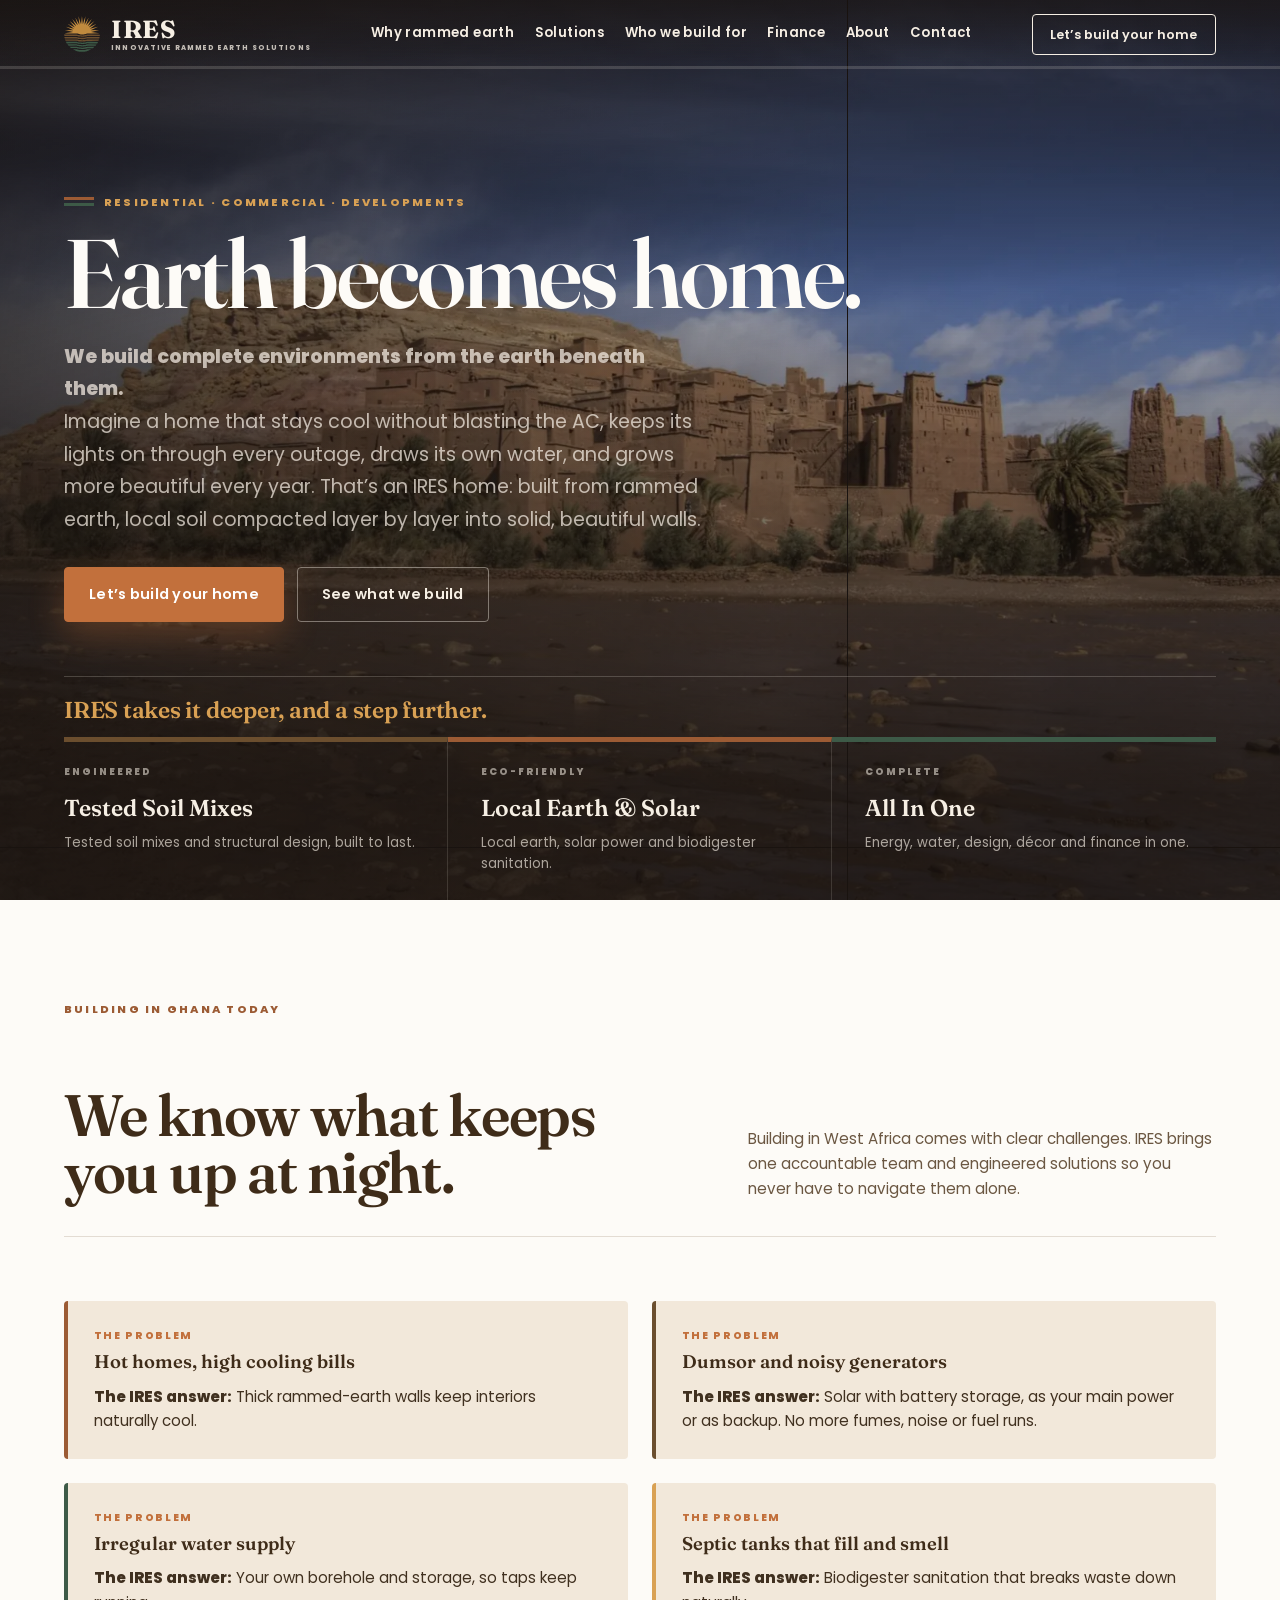
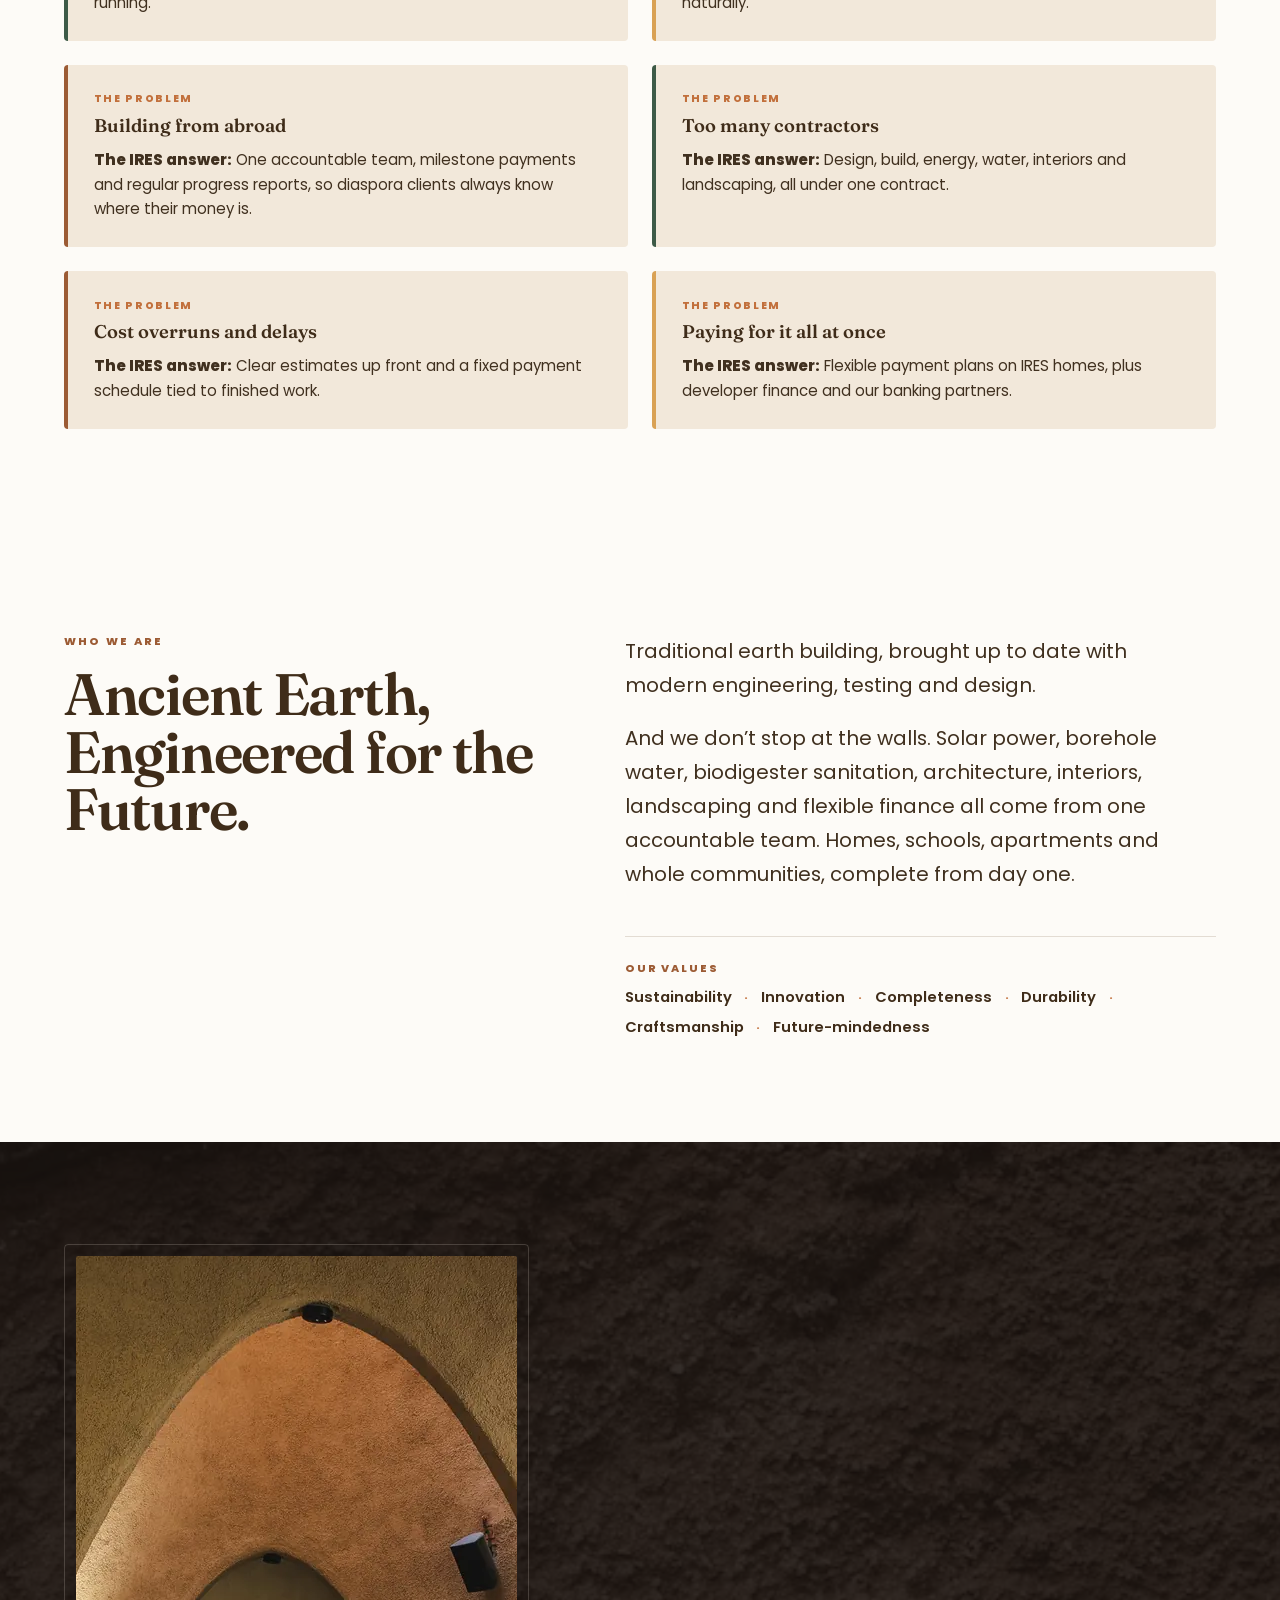
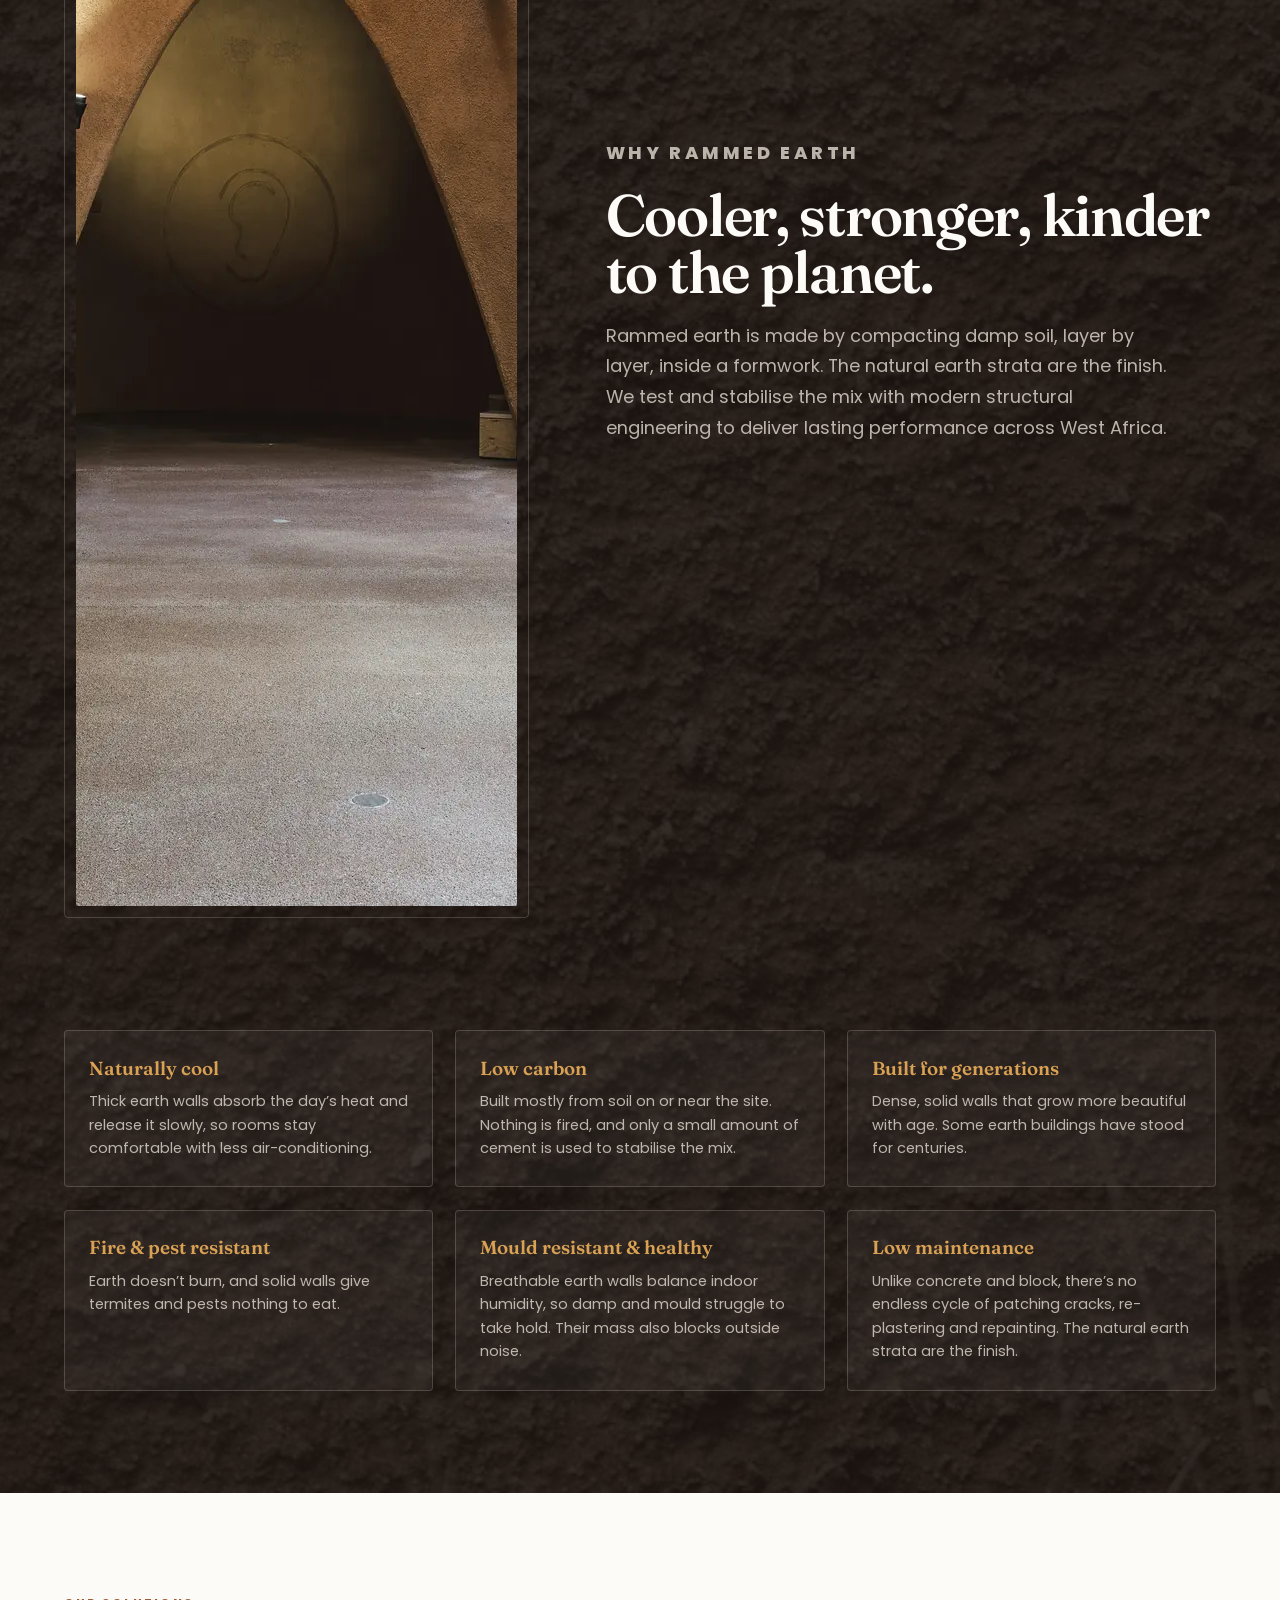
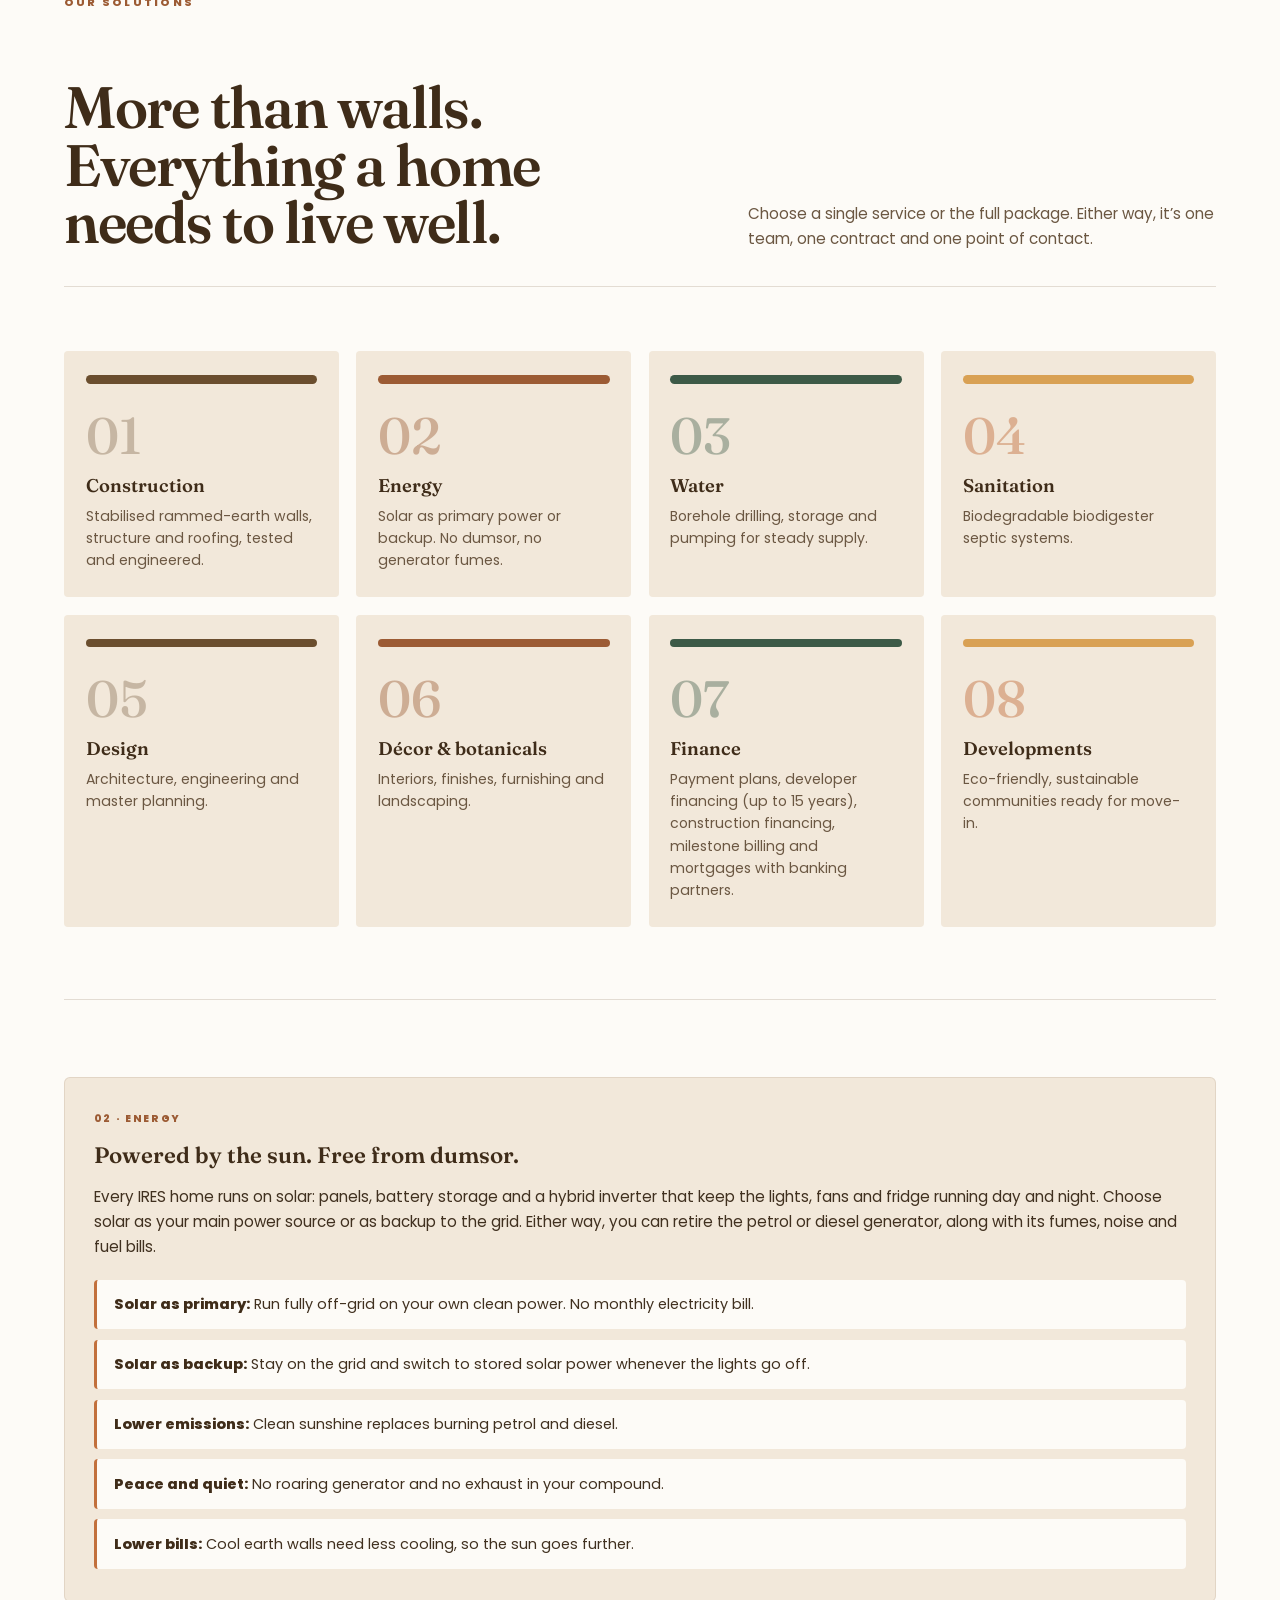
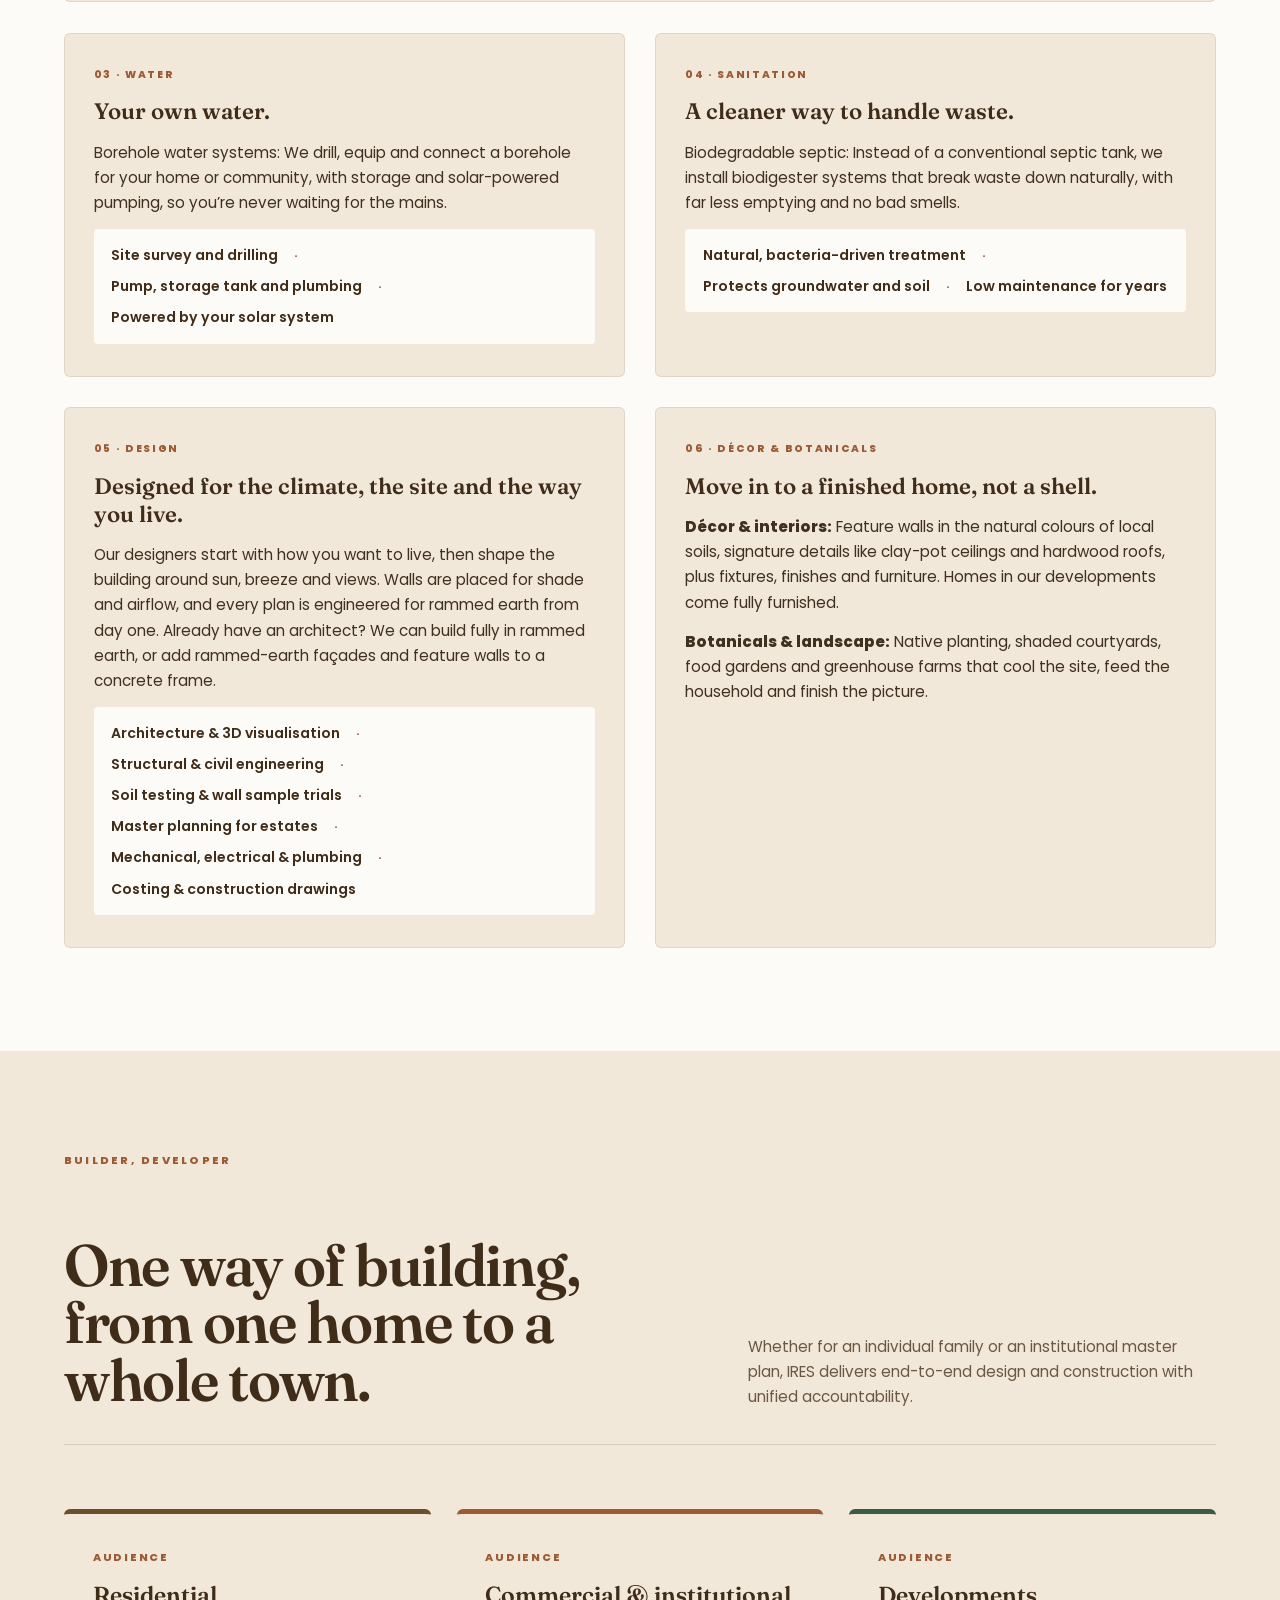
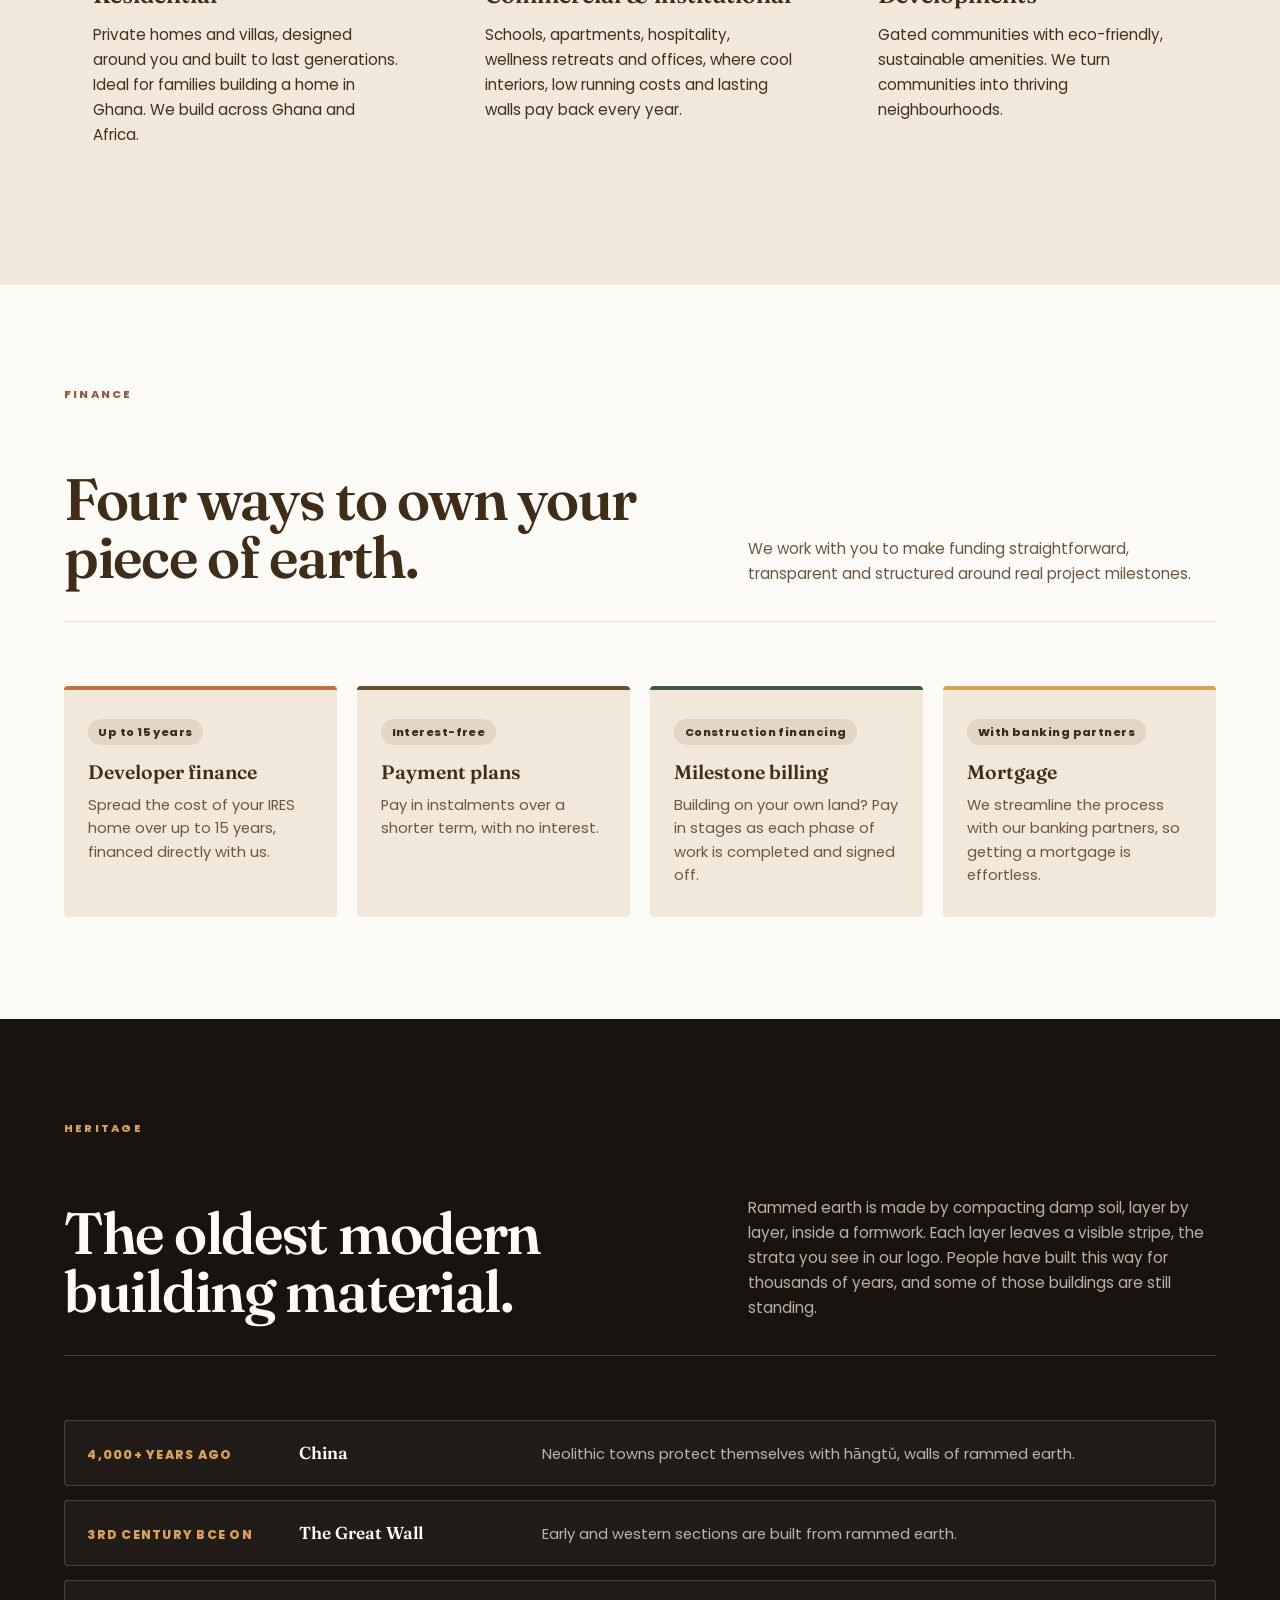
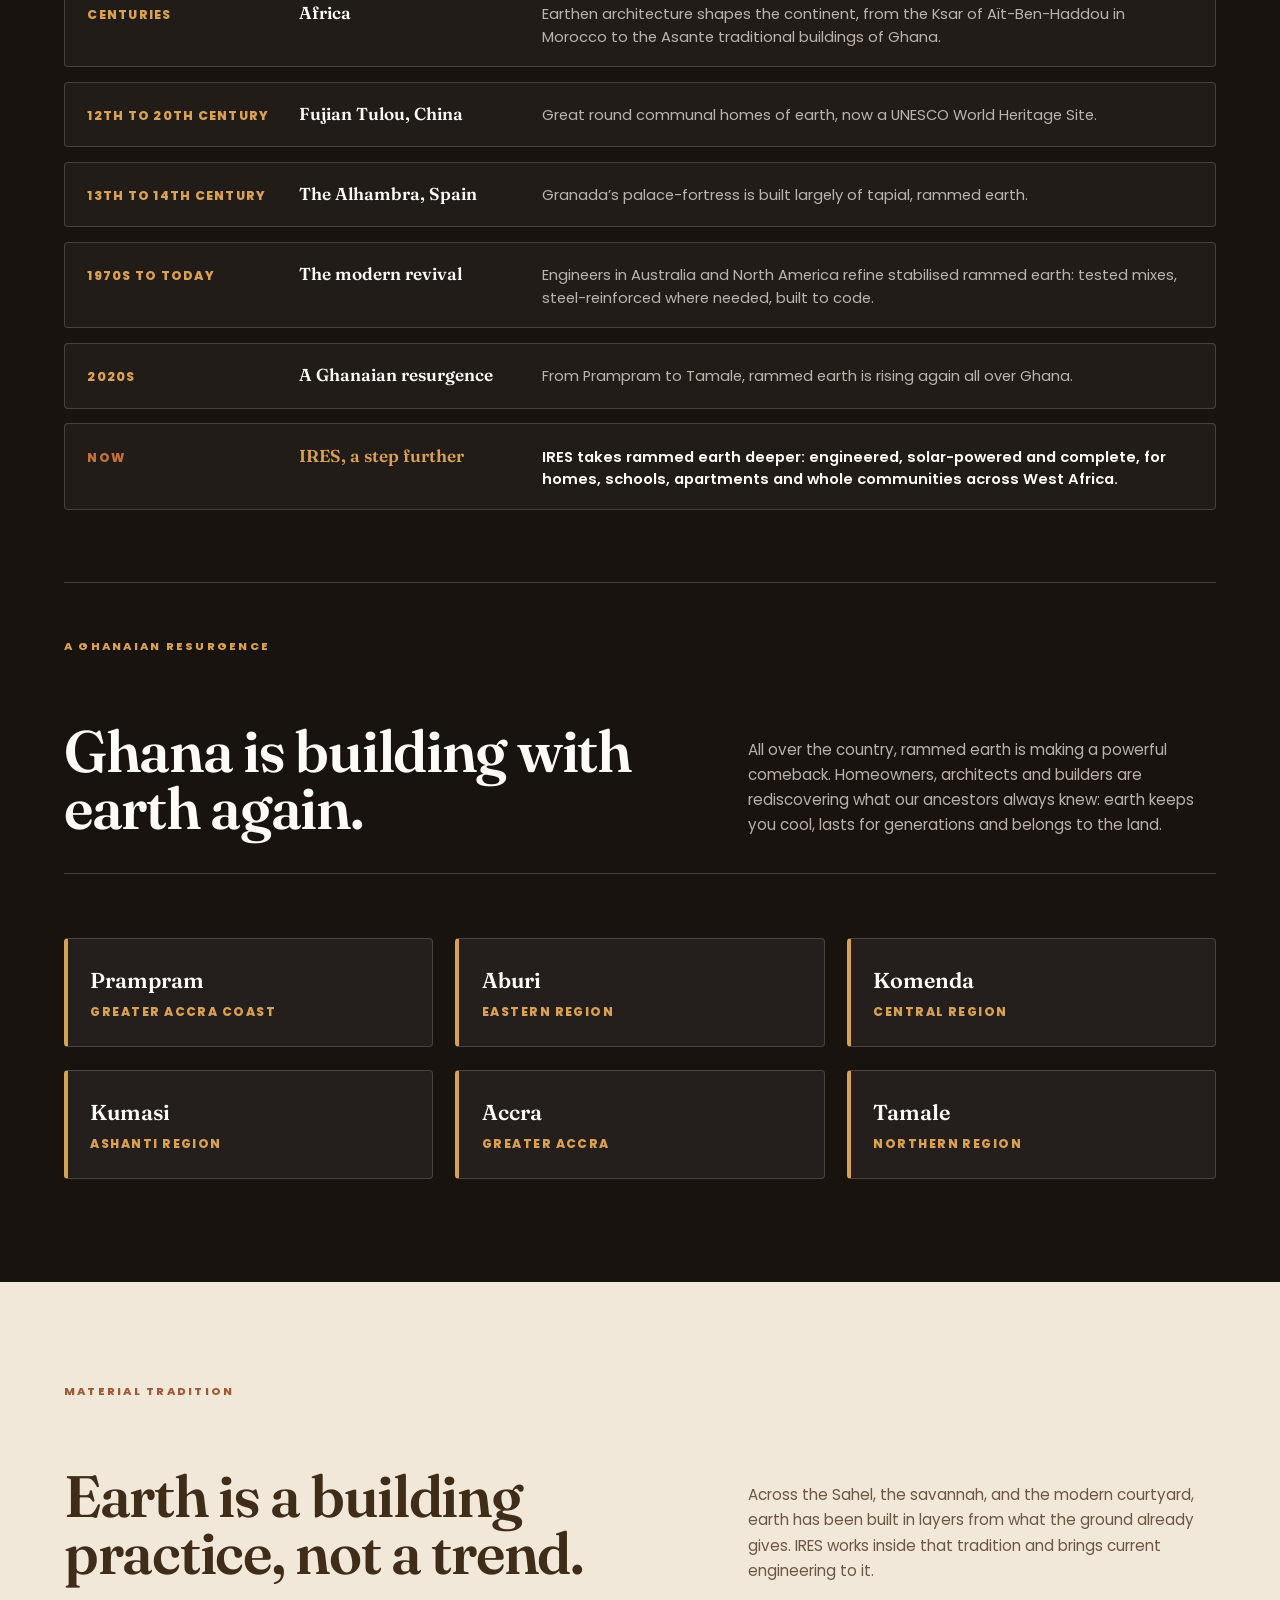
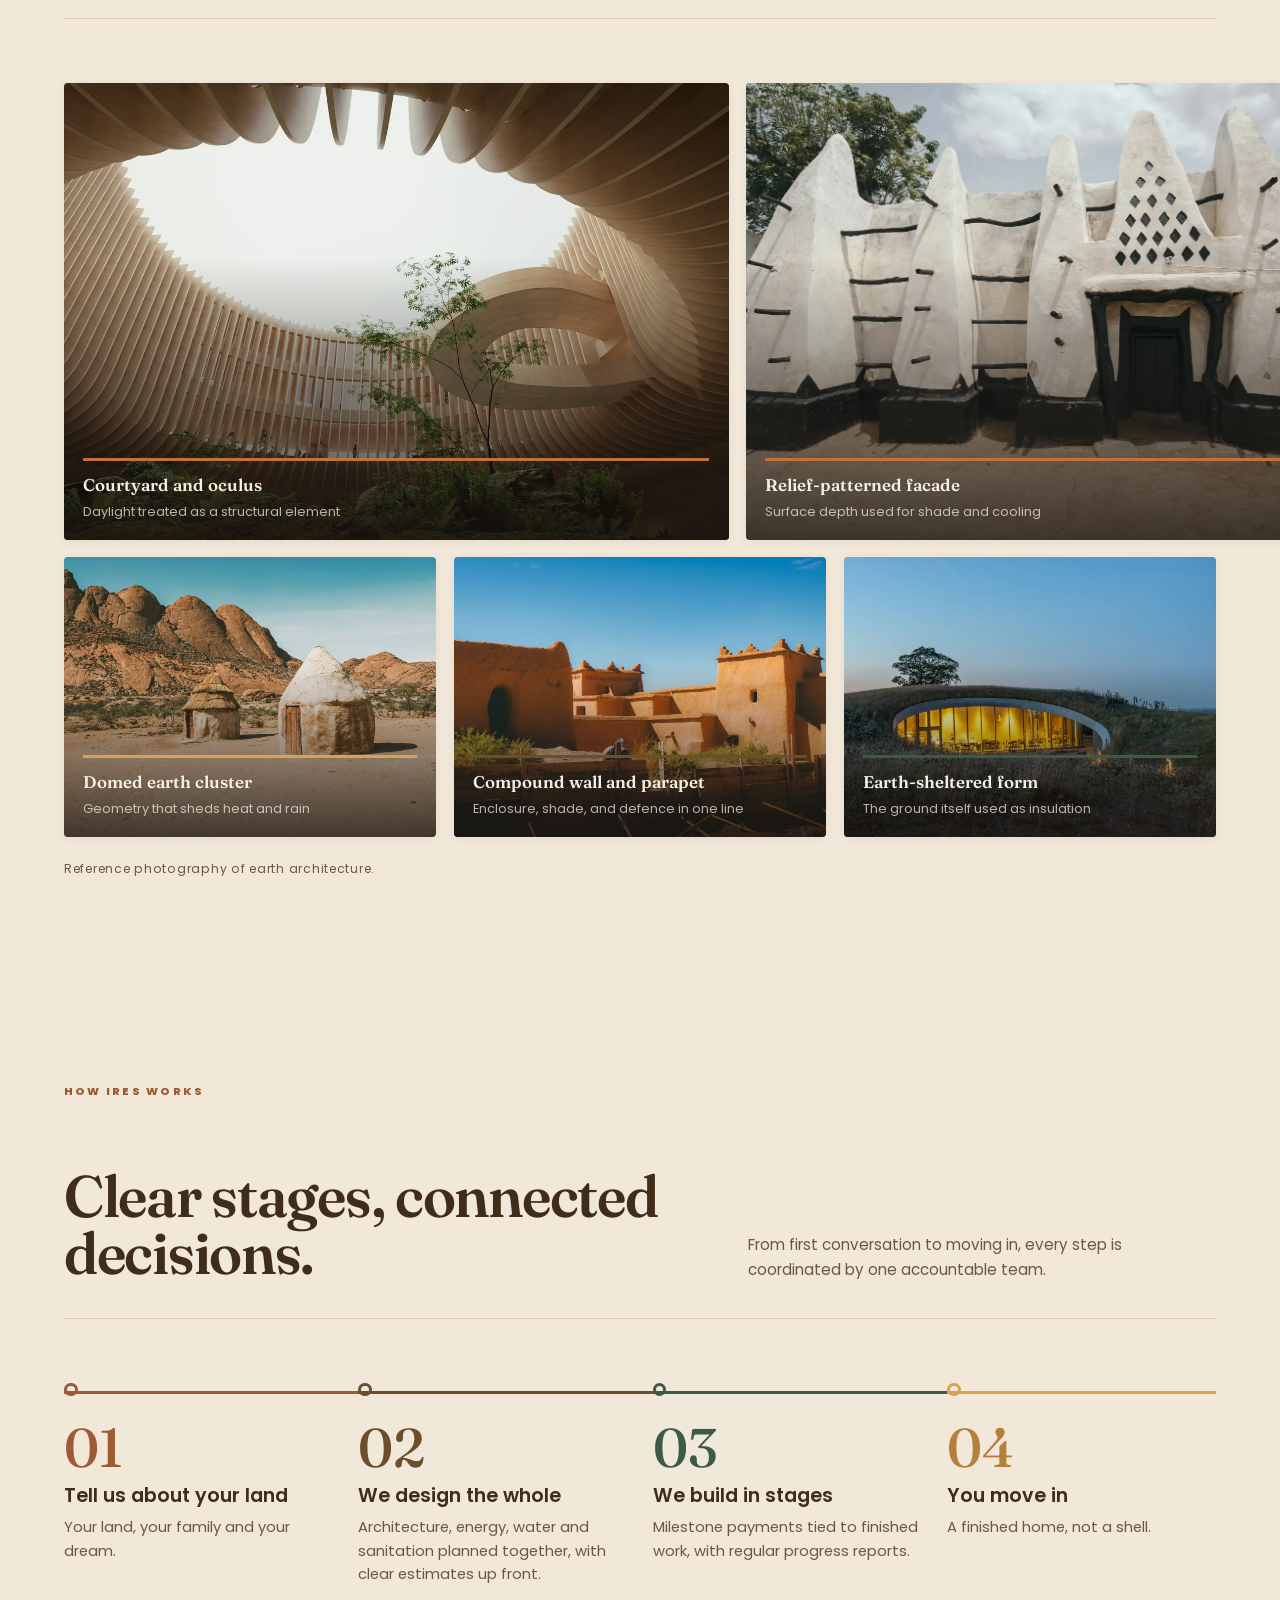
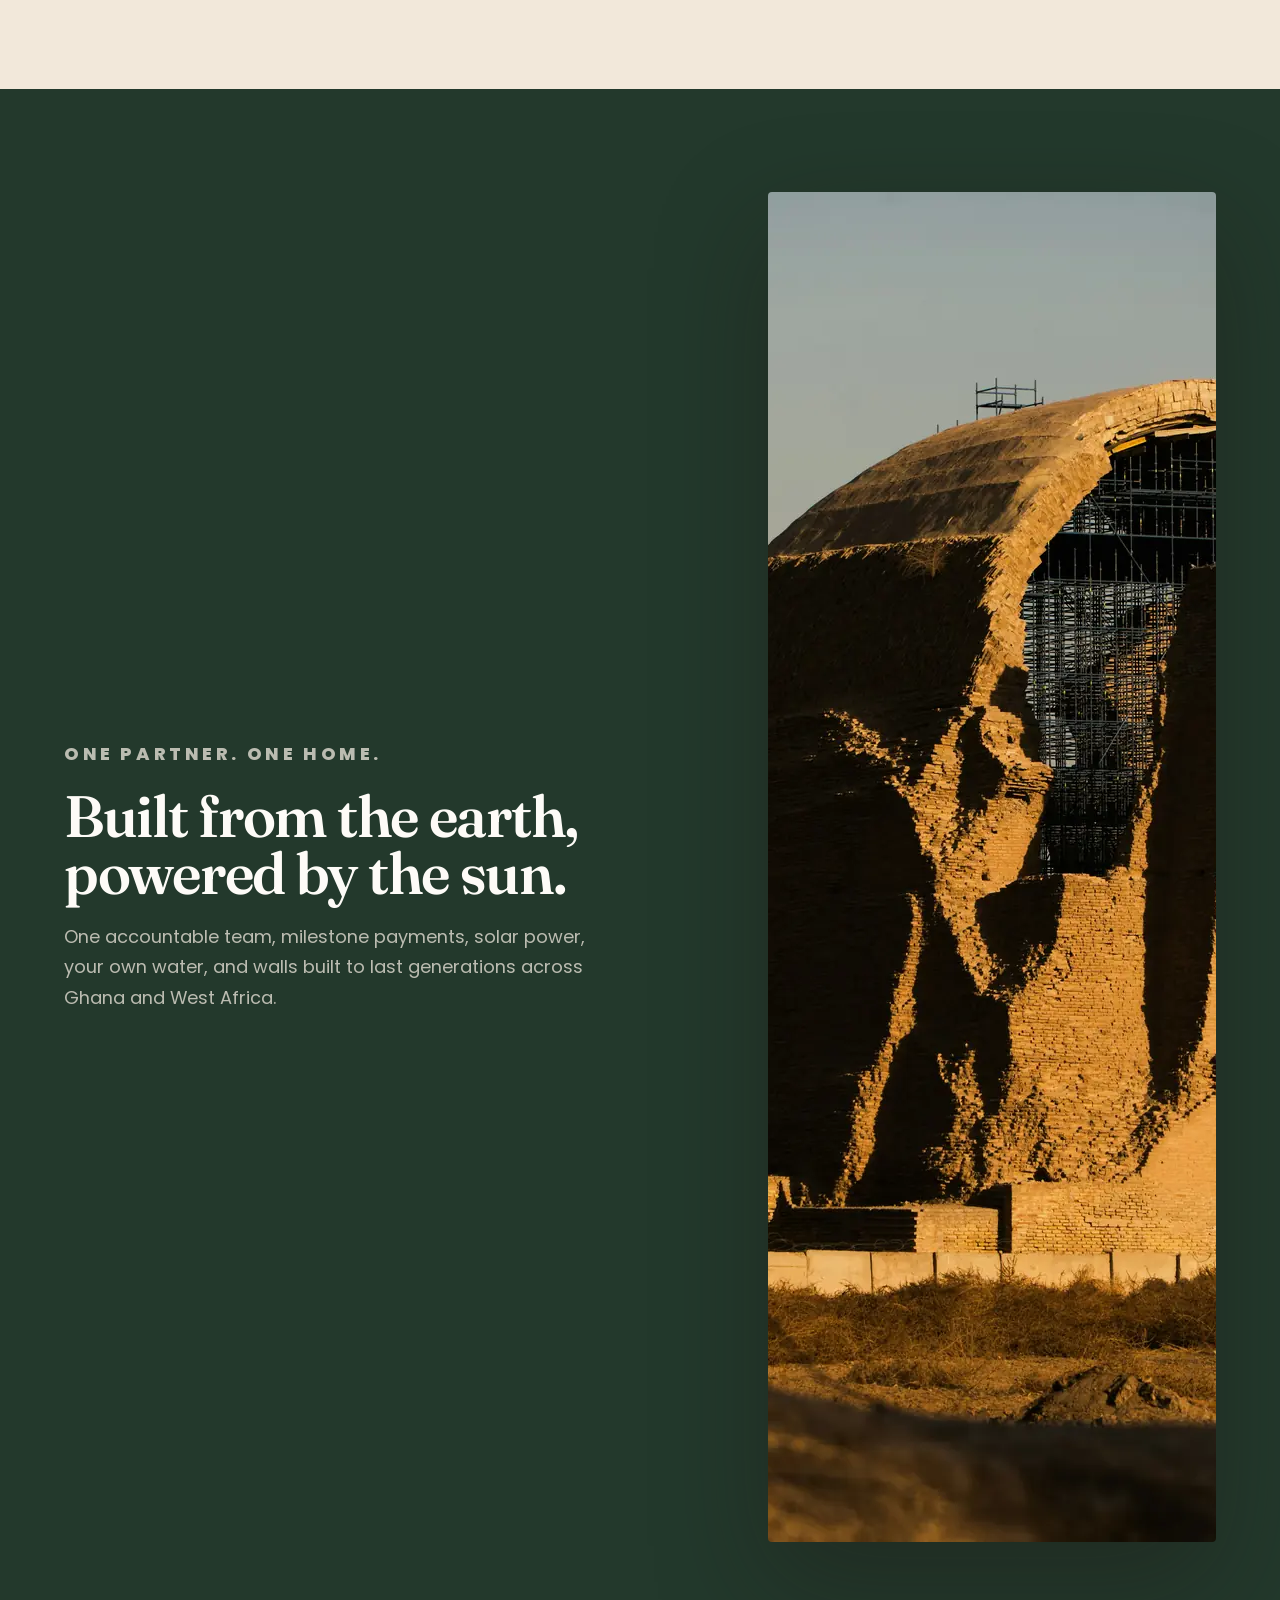
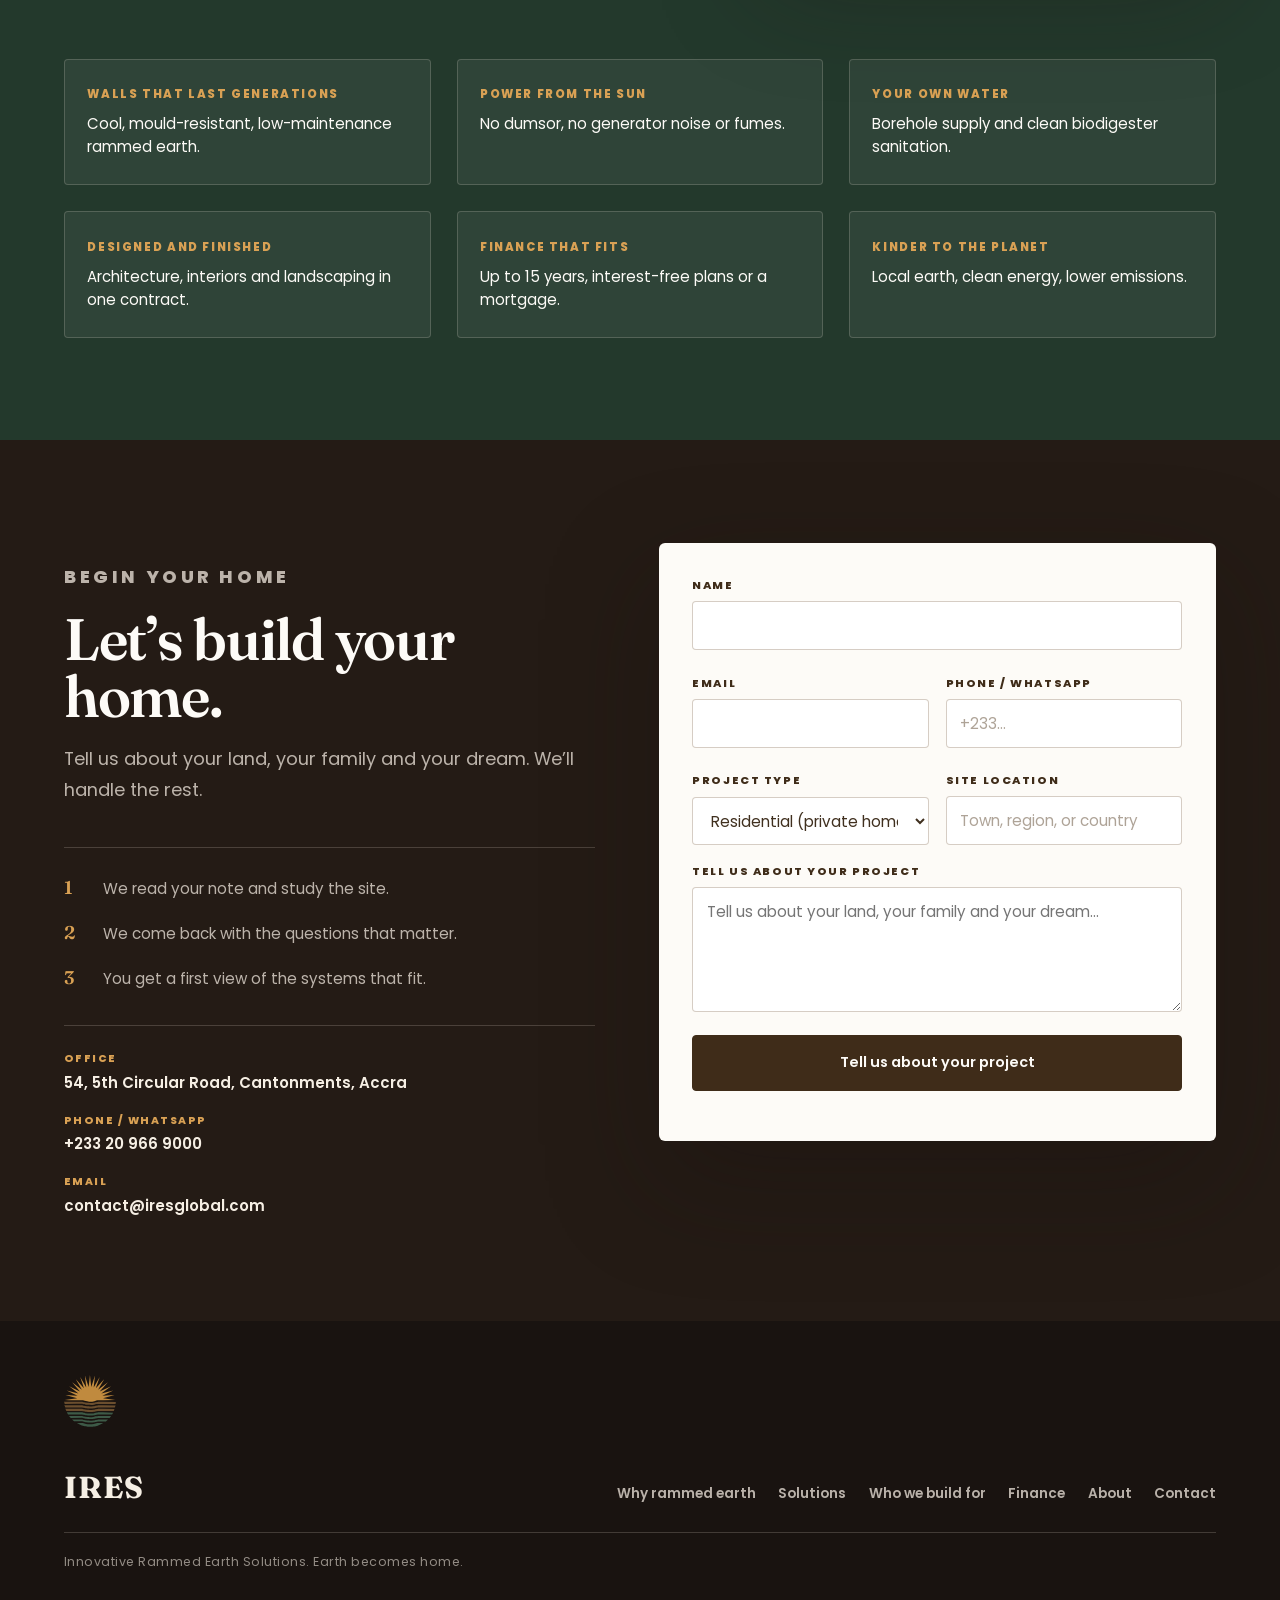
==== commit 5be0b7a7: "Publish the Cantonments office contact details and collapse the header into a menu on narrow screens" ====
--- a/index.html
+++ b/index.html
@@ -20,7 +20,7 @@
     <link rel="icon" href="assets/logo/Ires%20icon.svg" type="image/svg+xml" />
     <link rel="preload" href="assets/fonts/fraunces-300-900.woff2" as="font" type="font/woff2" crossorigin />
     <link rel="preload" href="assets/fonts/poppins-400.woff2" as="font" type="font/woff2" crossorigin />
-    <link rel="stylesheet" href="styles.css?v=2.0" />
+    <link rel="stylesheet" href="styles.css?v=2.1" />
   </head>
   <body>
     <a class="skip-link" href="#main">Skip to content</a>
@@ -36,7 +36,7 @@
         </span>
       </a>
 
-      <nav class="site-nav" aria-label="Primary">
+      <nav class="site-nav" id="site-nav" aria-label="Primary">
         <a href="#why-rammed-earth">Why rammed earth</a>
         <a href="#solutions">Solutions</a>
         <a href="#who-we-build-for">Who we build for</a>
@@ -46,6 +46,11 @@
       </nav>
 
       <a class="nav-cta" href="#contact">Let’s build your home</a>
+
+      <button class="nav-toggle" type="button" aria-expanded="false" aria-controls="site-nav">
+        <span class="nav-toggle-label">Menu</span>
+        <span class="nav-toggle-icon" aria-hidden="true"></span>
+      </button>
 
       <span class="scroll-progress" aria-hidden="true"><i></i></span>
     </header>
@@ -797,16 +802,22 @@
 
             <div class="contact-direct">
               <div class="contact-direct-item">
-                <span class="contact-direct-label">Location</span>
-                <span class="contact-direct-value">Accra, Ghana · West Africa</span>
+                <span class="contact-direct-label">Office</span>
+                <span class="contact-direct-value">
+                  <a href="https://maps.google.com/?q=54+5th+Circular+Road+Cantonments+Accra" rel="noopener noreferrer">54, 5th Circular Road, Cantonments, Accra</a>
+                </span>
               </div>
               <div class="contact-direct-item">
                 <span class="contact-direct-label">Phone / WhatsApp</span>
-                <span class="contact-direct-value">+233 (0) 55 000 0000 <em>(Pending confirmation)</em></span>
+                <span class="contact-direct-value">
+                  <a href="tel:+233209669000">+233 20 966 9000</a>
+                </span>
               </div>
               <div class="contact-direct-item">
                 <span class="contact-direct-label">Email</span>
-                <span class="contact-direct-value">info@iresglobal.com <em>(Pending confirmation)</em></span>
+                <span class="contact-direct-value">
+                  <a href="mailto:contact@iresglobal.com">contact@iresglobal.com</a>
+                </span>
               </div>
             </div>
           </div>
--- a/styles.css
+++ b/styles.css
@@ -386,6 +386,79 @@
   background: var(--clay-hot);
   border-color: var(--clay-hot);
   color: var(--cream);
+}
+
+.nav-toggle {
+  display: none;
+  align-items: center;
+  justify-content: center;
+  width: 2.55rem;
+  height: 2.55rem;
+  flex: none;
+  padding: 0;
+  border: 1px solid currentColor;
+  border-radius: var(--radius);
+  background: transparent;
+  color: inherit;
+  cursor: pointer;
+}
+
+.nav-toggle-label {
+  position: absolute;
+  width: 1px;
+  height: 1px;
+  padding: 0;
+  margin: -1px;
+  overflow: hidden;
+  clip: rect(0, 0, 0, 0);
+  white-space: nowrap;
+  border: 0;
+}
+
+.nav-toggle-icon,
+.nav-toggle-icon::before,
+.nav-toggle-icon::after {
+  display: block;
+  width: 1rem;
+  height: 1.5px;
+  border-radius: 1px;
+  background: currentColor;
+}
+
+.nav-toggle-icon {
+  position: relative;
+}
+
+.nav-toggle-icon::before,
+.nav-toggle-icon::after {
+  content: "";
+  position: absolute;
+  left: 0;
+}
+
+.nav-toggle-icon::before {
+  top: -6px;
+}
+
+.nav-toggle-icon::after {
+  top: 6px;
+}
+
+.site-header.is-open .nav-toggle-icon {
+  background: transparent;
+}
+
+.site-header.is-open .nav-toggle-icon::before,
+.site-header.is-open .nav-toggle-icon::after {
+  top: 0;
+}
+
+.site-header.is-open .nav-toggle-icon::before {
+  transform: rotate(45deg);
+}
+
+.site-header.is-open .nav-toggle-icon::after {
+  transform: rotate(-45deg);
 }
 
 /* Scroll progress: the strata bar refilling */
@@ -1317,14 +1390,14 @@
 }
 
 .tile.reveal {
-  clip-path: inset(0 0 100% 0);
+  opacity: 0;
+  transform: translateY(20px);
+  transition: opacity 700ms cubic-bezier(0.22, 0.61, 0.36, 1), transform 700ms cubic-bezier(0.22, 0.61, 0.36, 1);
+}
+
+.tile.reveal.is-visible {
   opacity: 1;
   transform: none;
-  transition: clip-path 900ms cubic-bezier(0.22, 0.61, 0.36, 1);
-}
-
-.tile.reveal.is-visible {
-  clip-path: inset(0 0 0 0);
 }
 
 /* ---------- Values strip ---------- */
@@ -1845,6 +1918,16 @@
   font-weight: 500;
 }
 
+.contact-direct-value a {
+  color: inherit;
+  text-decoration-thickness: 1px;
+  text-underline-offset: 0.18em;
+}
+
+.contact-direct-value a:hover {
+  color: var(--sun);
+}
+
 /* ==========================================================================
    Responsive
    ========================================================================== */
@@ -1915,17 +1998,34 @@
   }
 }
 
-@media (max-width: 900px) {
+@media (max-width: 1100px) {
   .site-header {
+    flex-wrap: nowrap;
+    align-items: center;
+    gap: 0.55rem;
+    row-gap: 0;
+    padding-top: 0.7rem;
+    padding-bottom: 0.7rem;
+  }
+
+  .site-header.is-open {
     flex-wrap: wrap;
-    align-items: center;
-    row-gap: 0.65rem;
-    padding-top: 0.7rem;
-    padding-bottom: 0.9rem;
   }
 
   .brand {
     order: 1;
+    flex: 0 0 auto;
+    min-width: 0;
+  }
+
+  .brand-word {
+    min-width: 0;
+  }
+
+  .brand-word small {
+    overflow: hidden;
+    text-overflow: ellipsis;
+    white-space: nowrap;
   }
 
   .nav-cta {
@@ -1933,26 +2033,73 @@
     margin-left: auto;
   }
 
-  /* Links get their own scrollable row so the CTA is never clipped */
+  .nav-toggle {
+    display: inline-flex;
+    order: 3;
+    margin-left: 0;
+  }
+
+  .site-header.is-open {
+    color: var(--earth-deep);
+    background: rgba(253, 251, 247, 0.97);
+    backdrop-filter: blur(14px) saturate(140%);
+    box-shadow: 0 1px 0 var(--rule), 0 12px 34px rgba(63, 44, 25, 0.08);
+  }
+
+  .site-header.is-open .nav-cta {
+    border-color: var(--earth-deep);
+    background: var(--earth-deep);
+    color: var(--cream);
+  }
+
   .site-nav {
-    order: 3;
+    display: none;
+    order: 4;
     flex: 1 1 100%;
-    justify-content: flex-start;
-    overflow-x: auto;
-    scrollbar-width: none;
-    padding-bottom: 0.15rem;
-  }
-
-  .site-nav::-webkit-scrollbar {
+    flex-direction: column;
+    align-items: stretch;
+    gap: 0;
+    min-width: 0;
+    margin-top: 0.75rem;
+    padding-top: 0.15rem;
+    overflow: visible;
+    font-size: 0.95rem;
+  }
+
+  .site-header.is-open .site-nav {
+    display: flex;
+  }
+
+  .site-nav a {
+    padding: 0.8rem 0;
+    border-top: 1px solid var(--rule);
+  }
+
+  .site-nav a::after {
     display: none;
   }
-
-  [id] {
-    scroll-margin-top: 9.5rem;
-  }
-
+}
+
+@media (max-width: 520px) {
+  .brand-word small {
+    display: none;
+  }
+
+  .nav-cta {
+    padding: 0.5rem 0.7rem;
+    font-size: 0.74rem;
+  }
+}
+
+@media (max-width: 360px) {
+  .site-header .nav-cta {
+    display: none;
+  }
+}
+
+@media (max-width: 900px) {
   .hero {
-    padding-top: clamp(10rem, 24vh, 13rem);
+    padding-top: clamp(8rem, 18vh, 11rem);
   }
 
   .strata-rail {
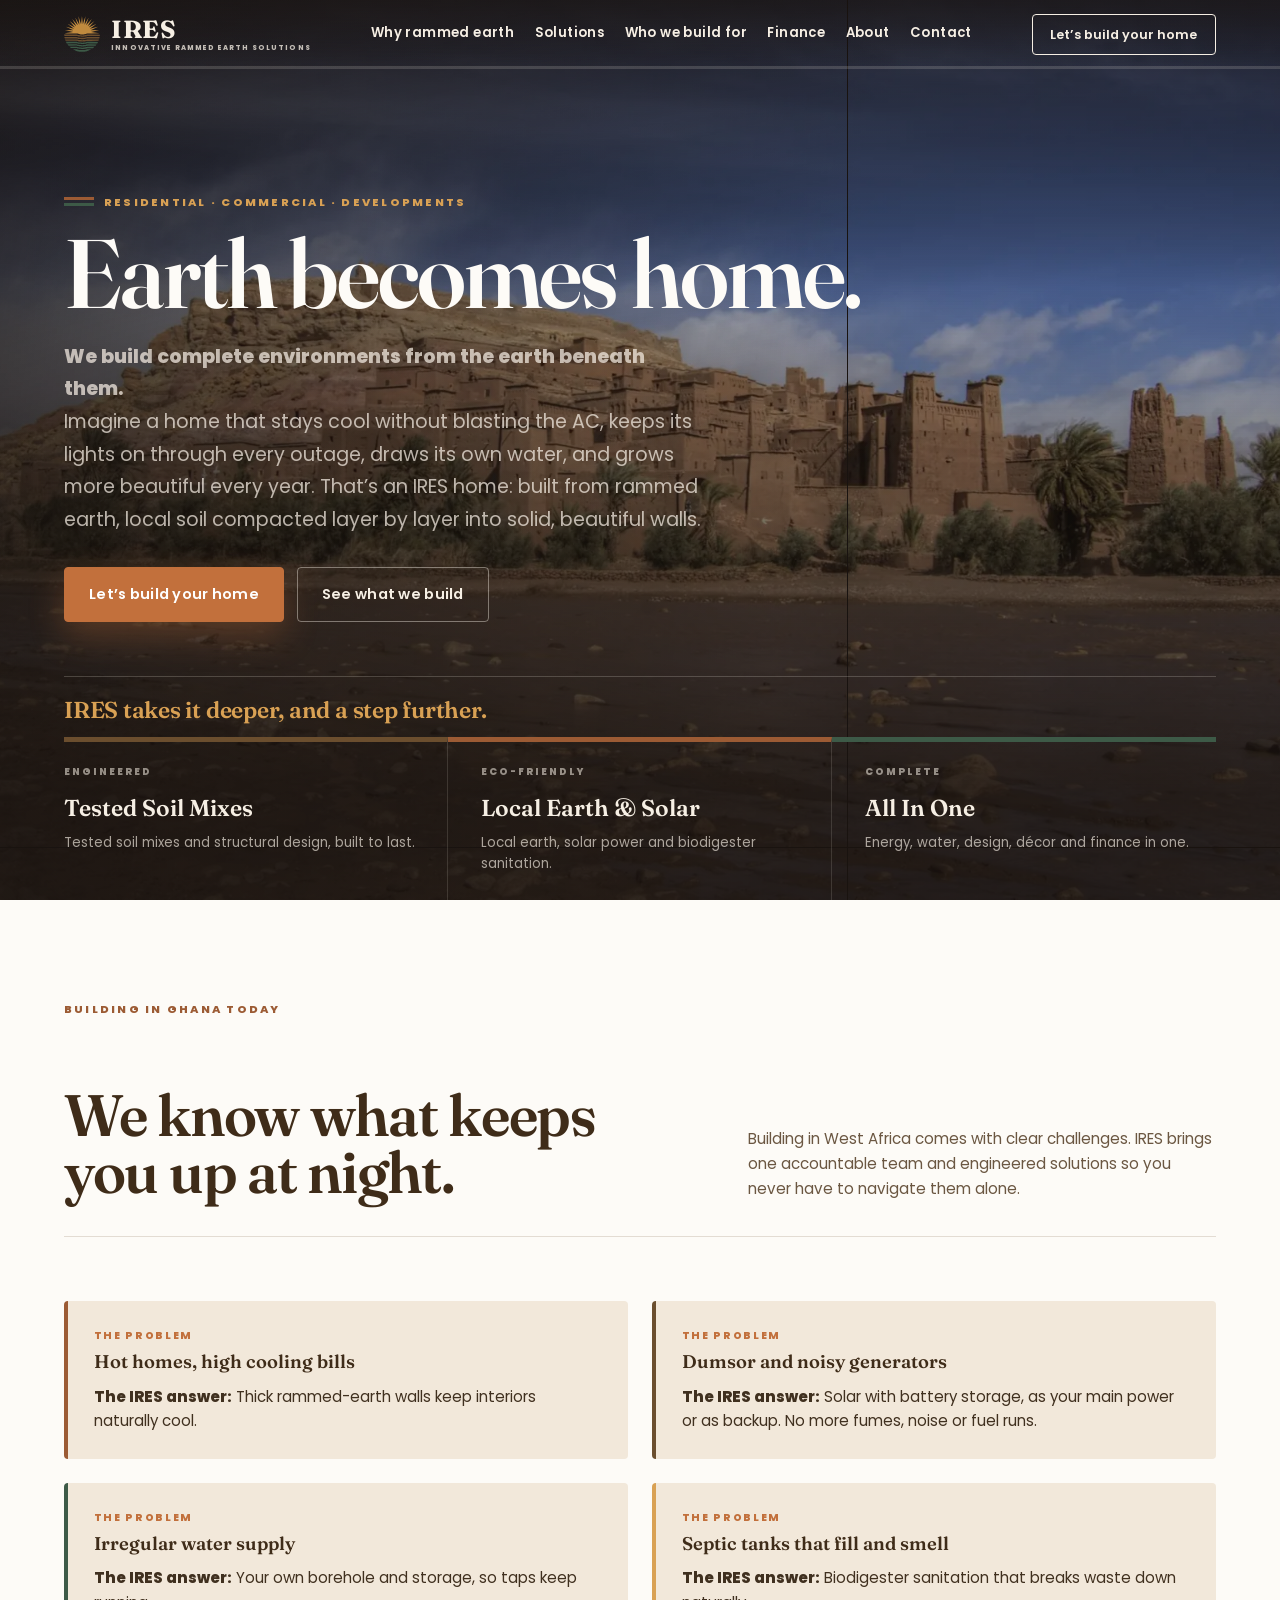
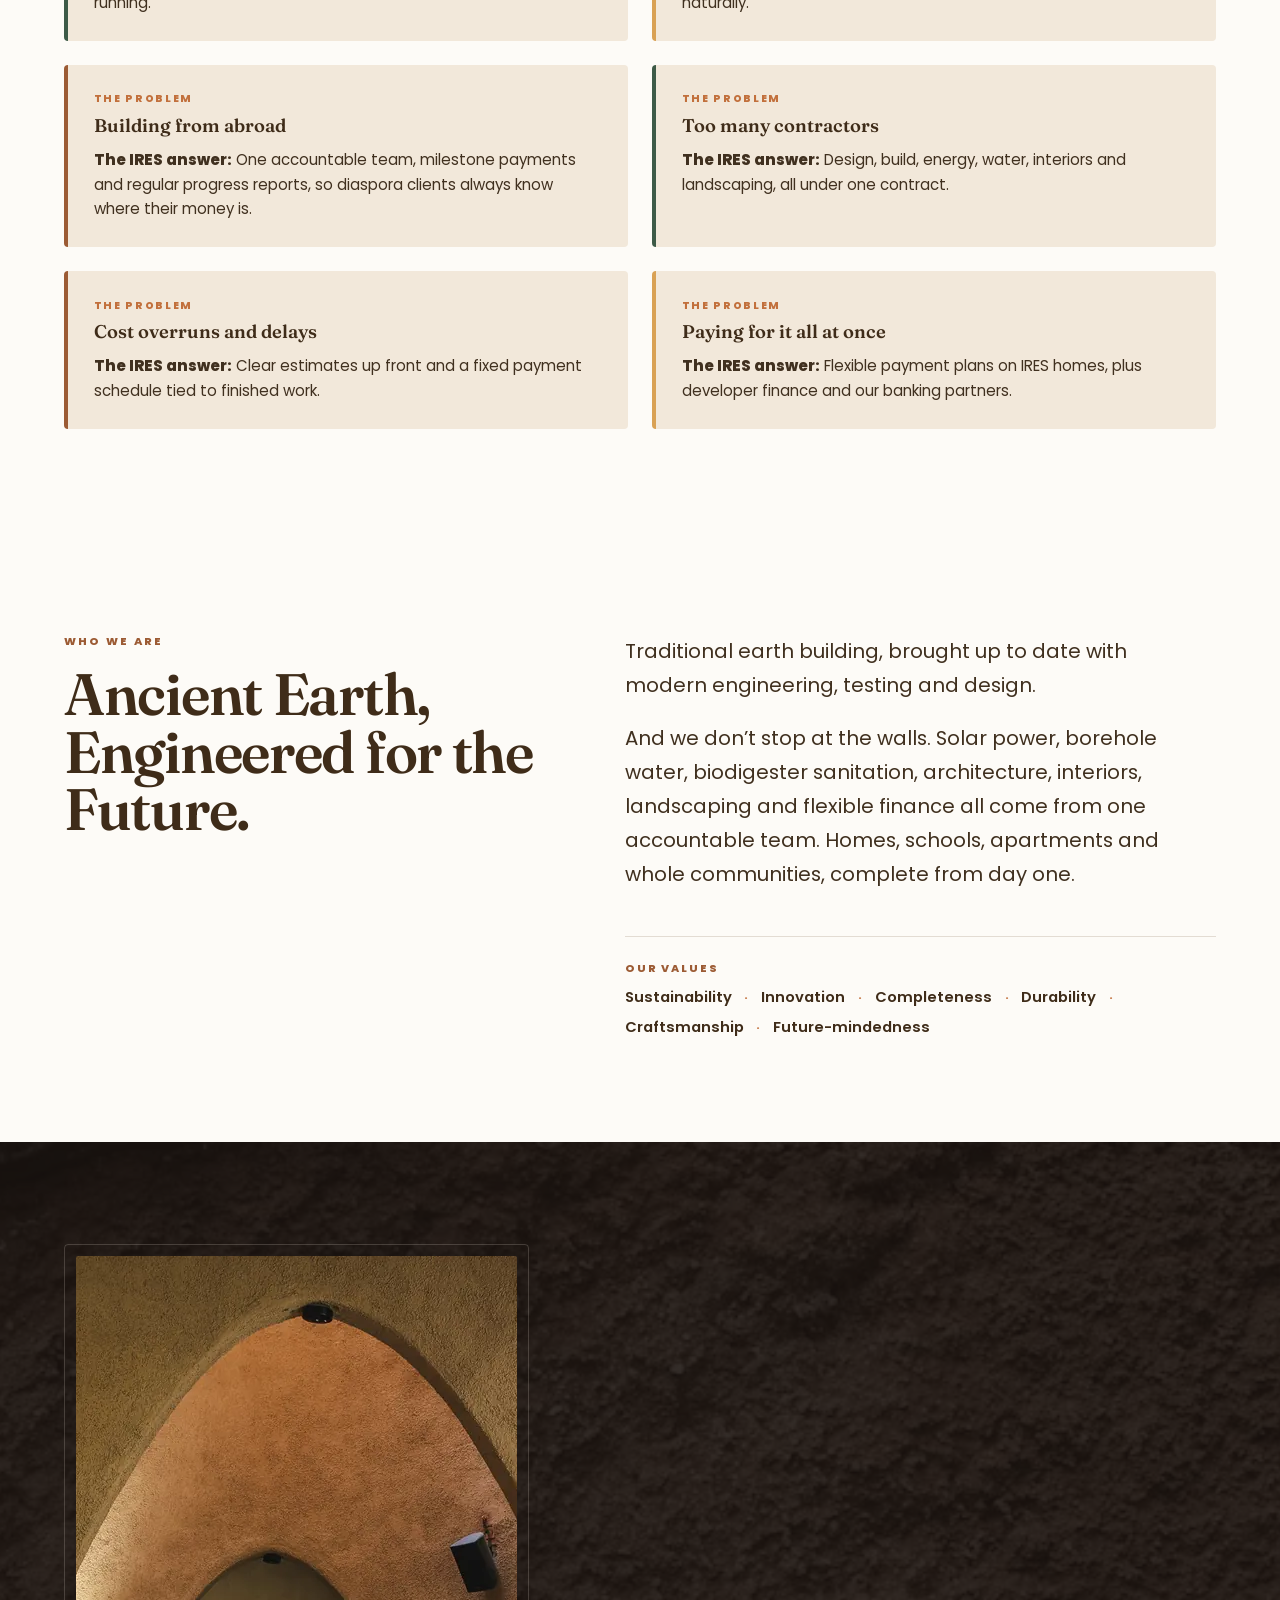
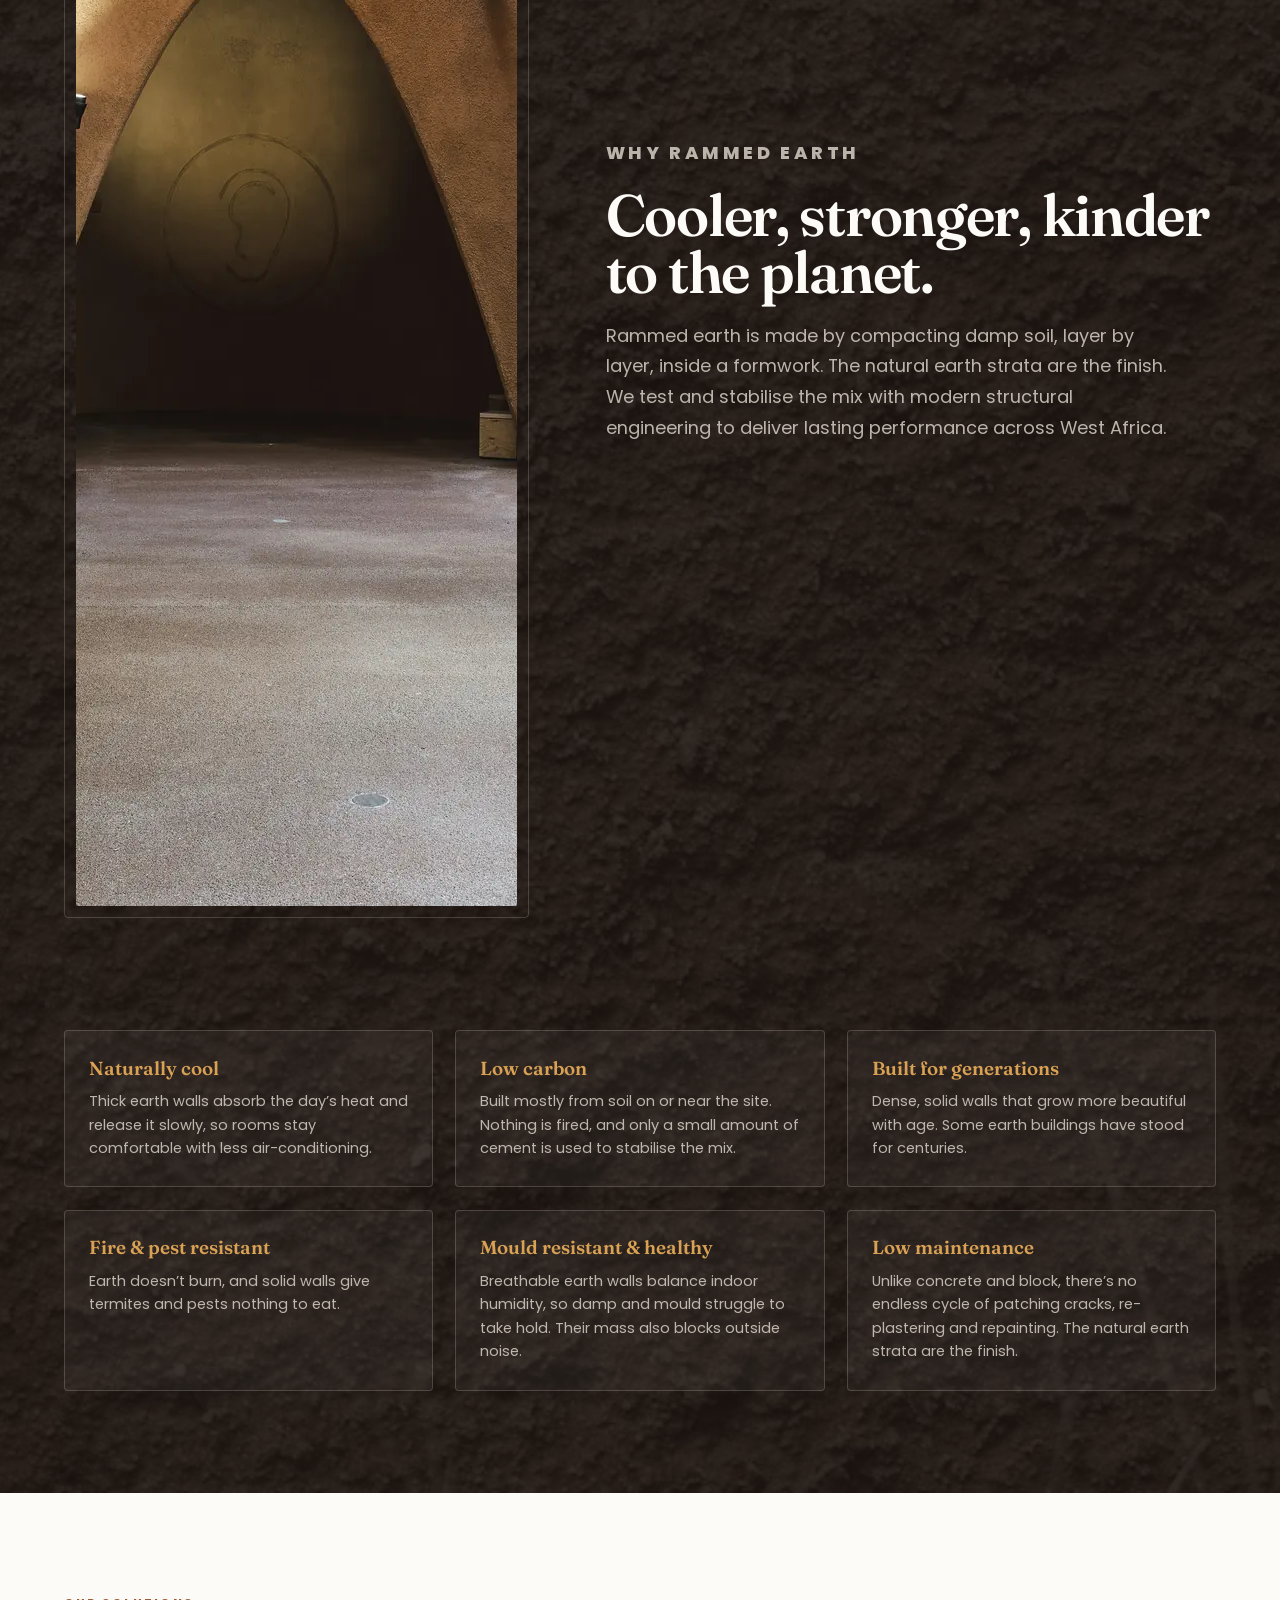
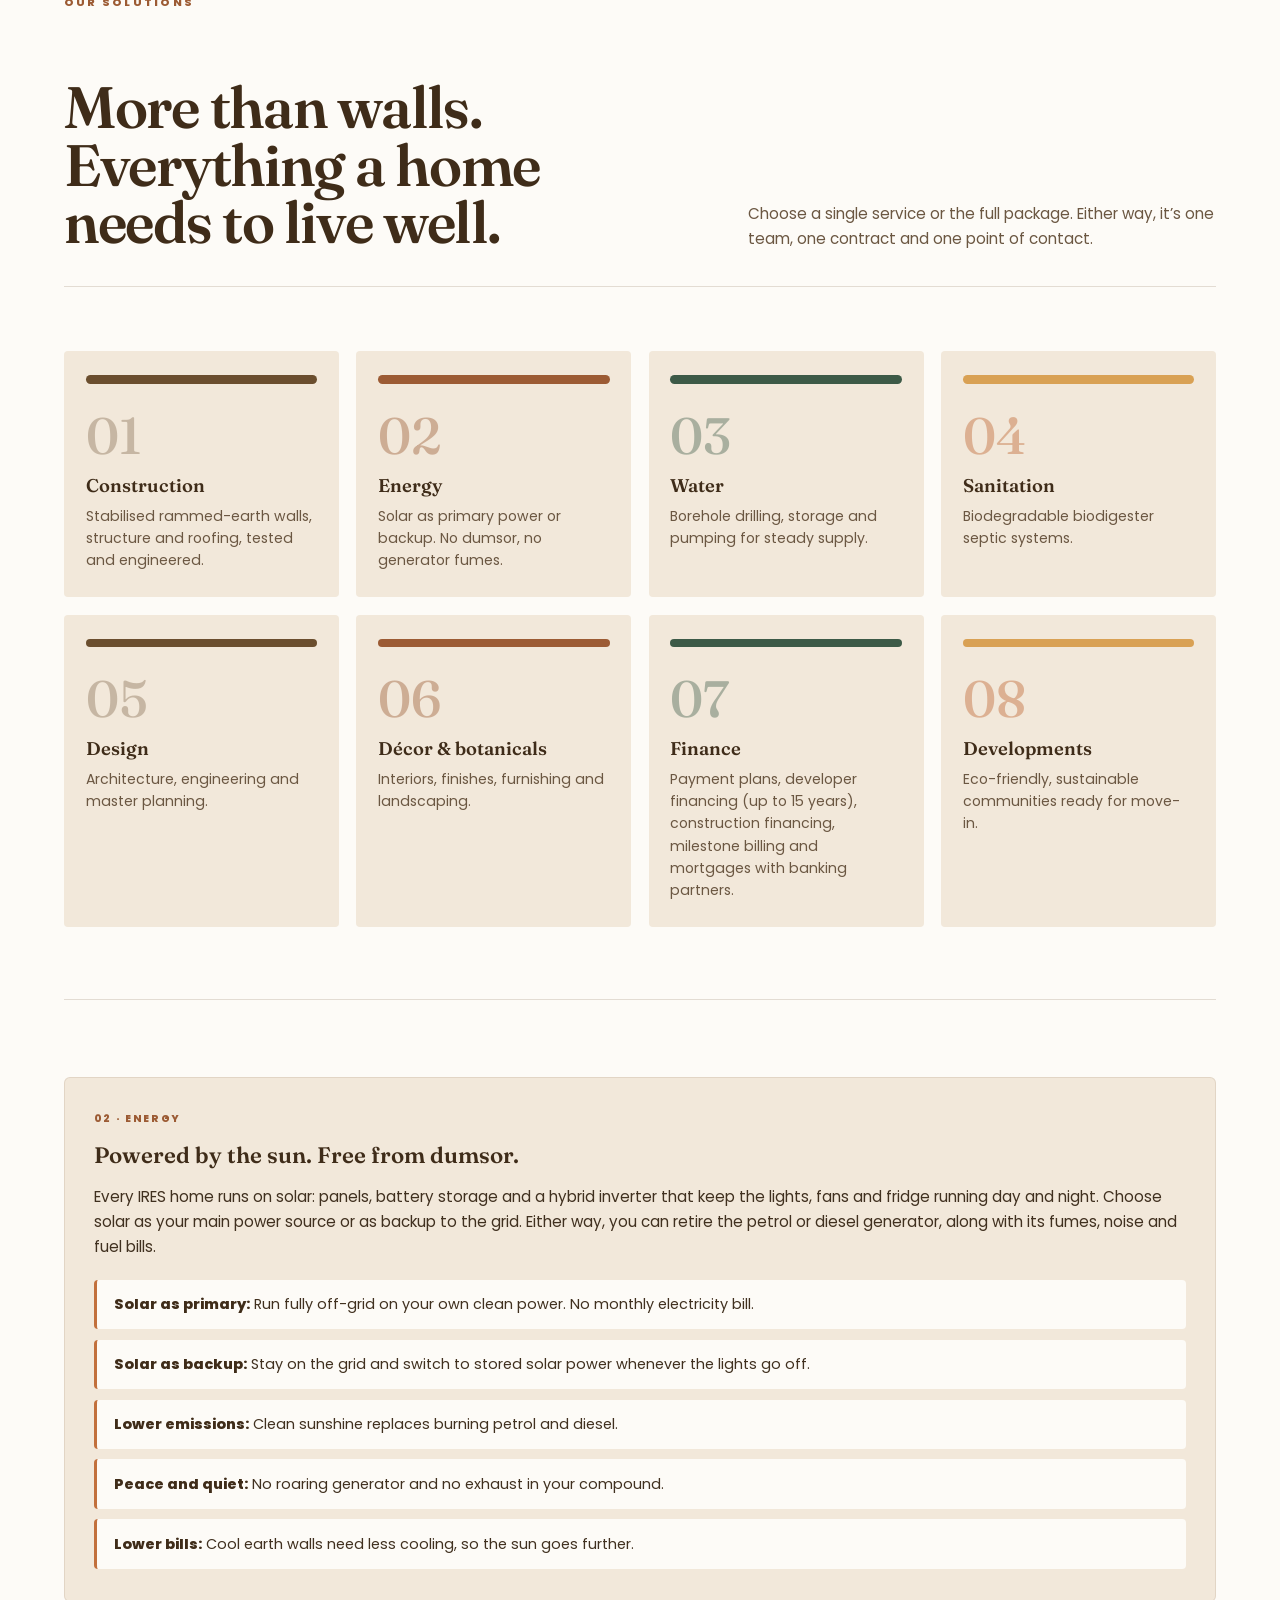
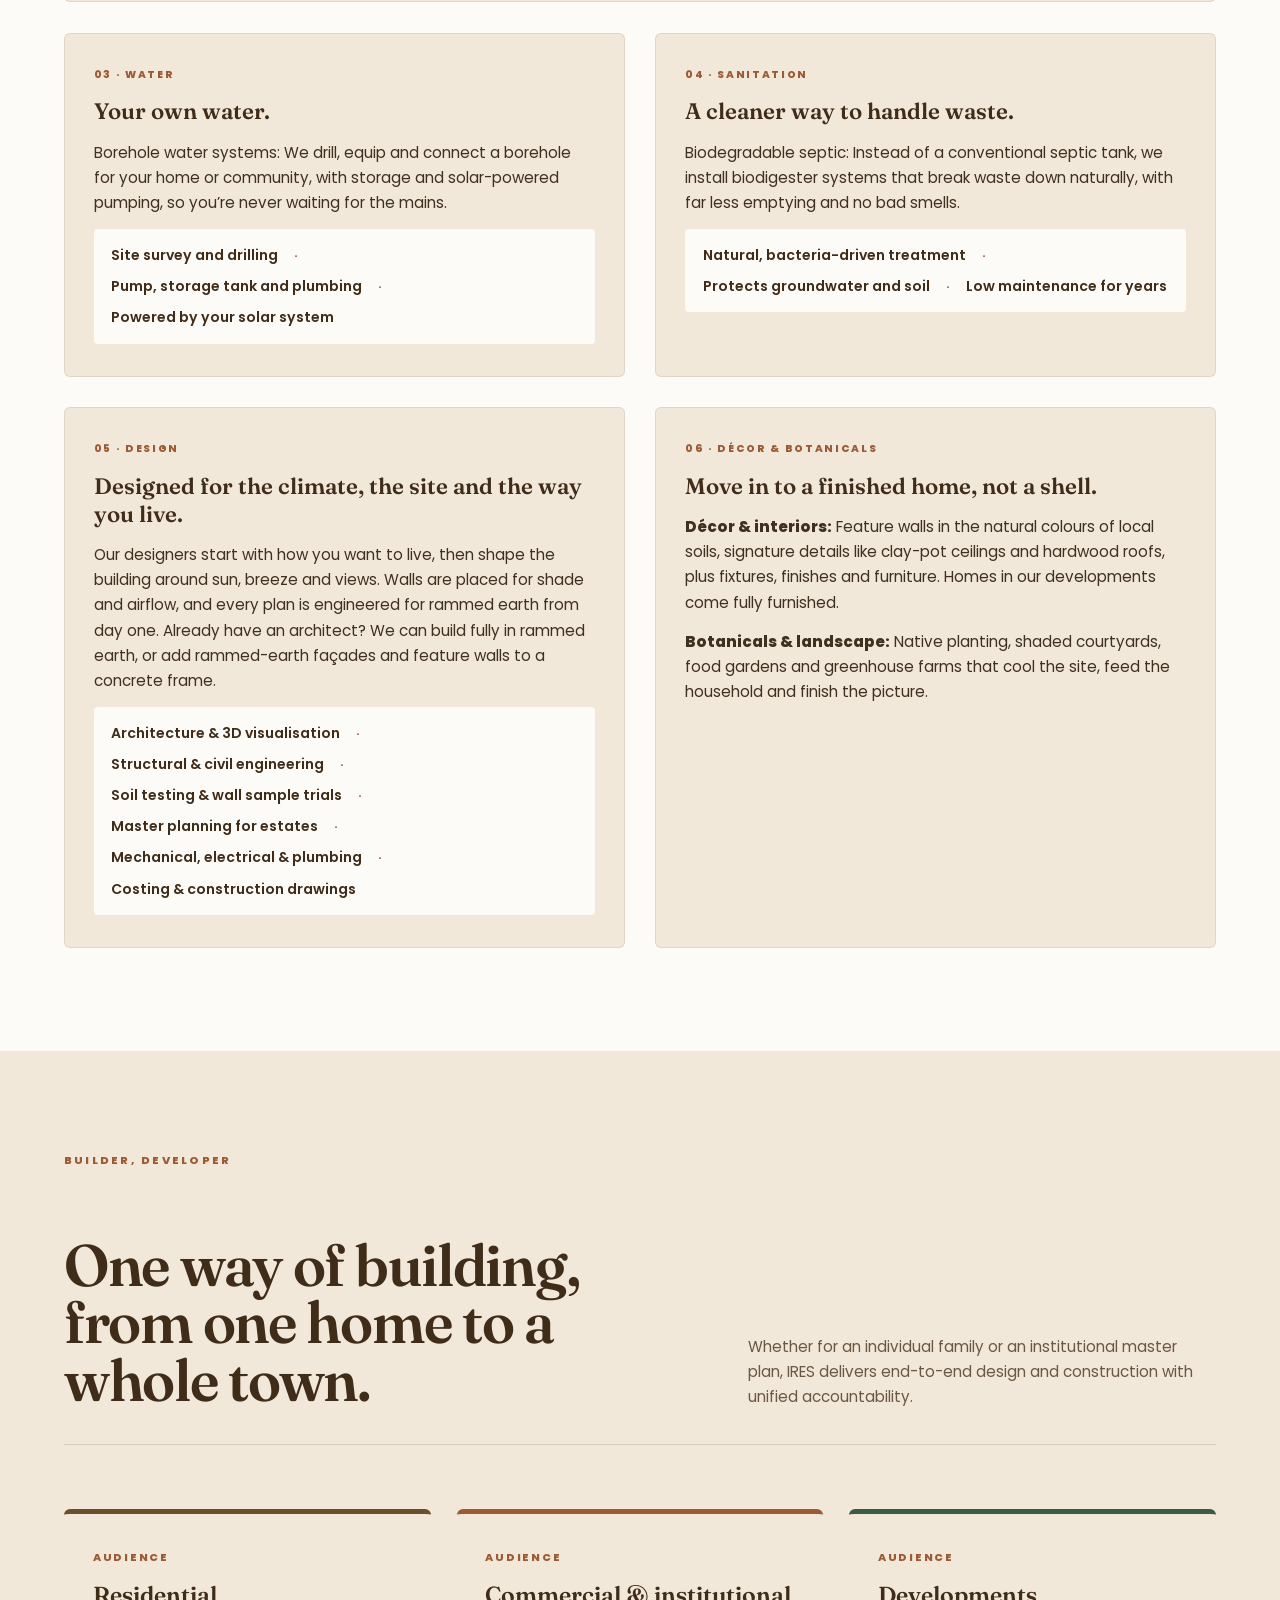
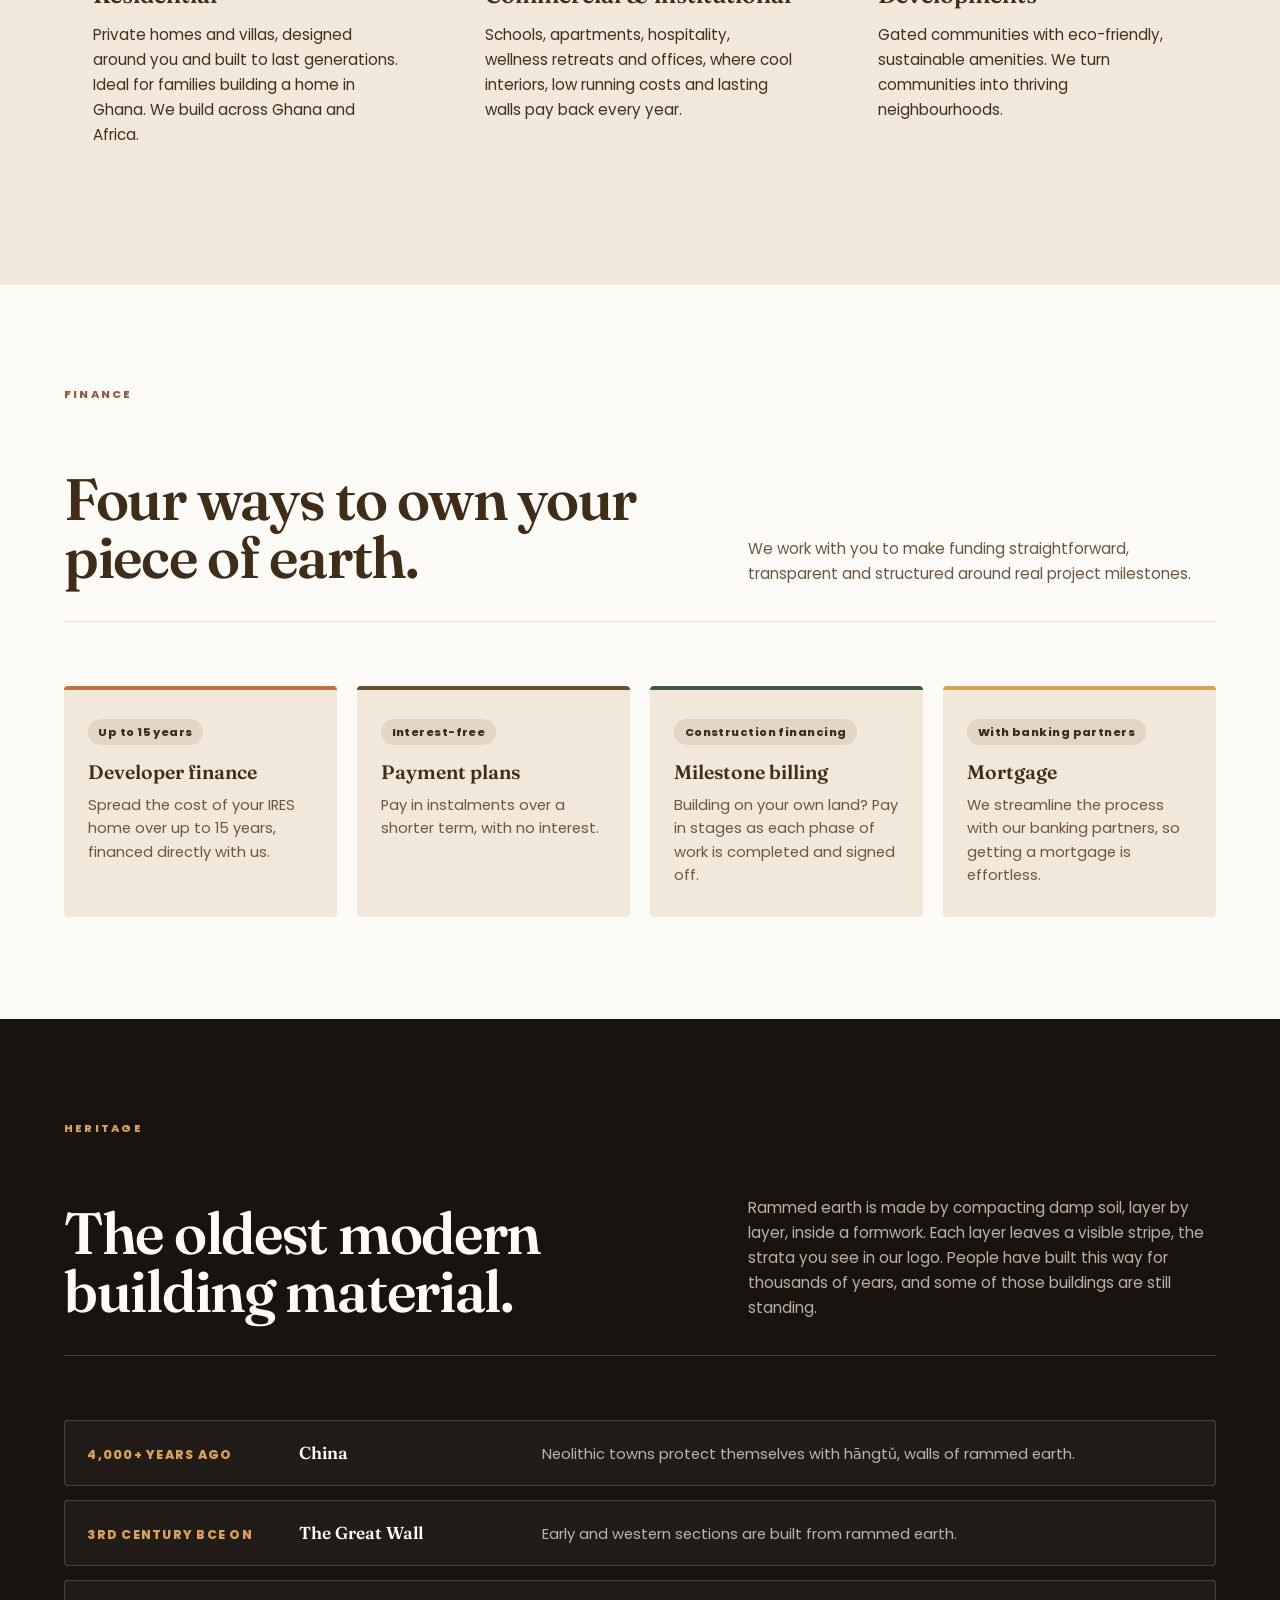
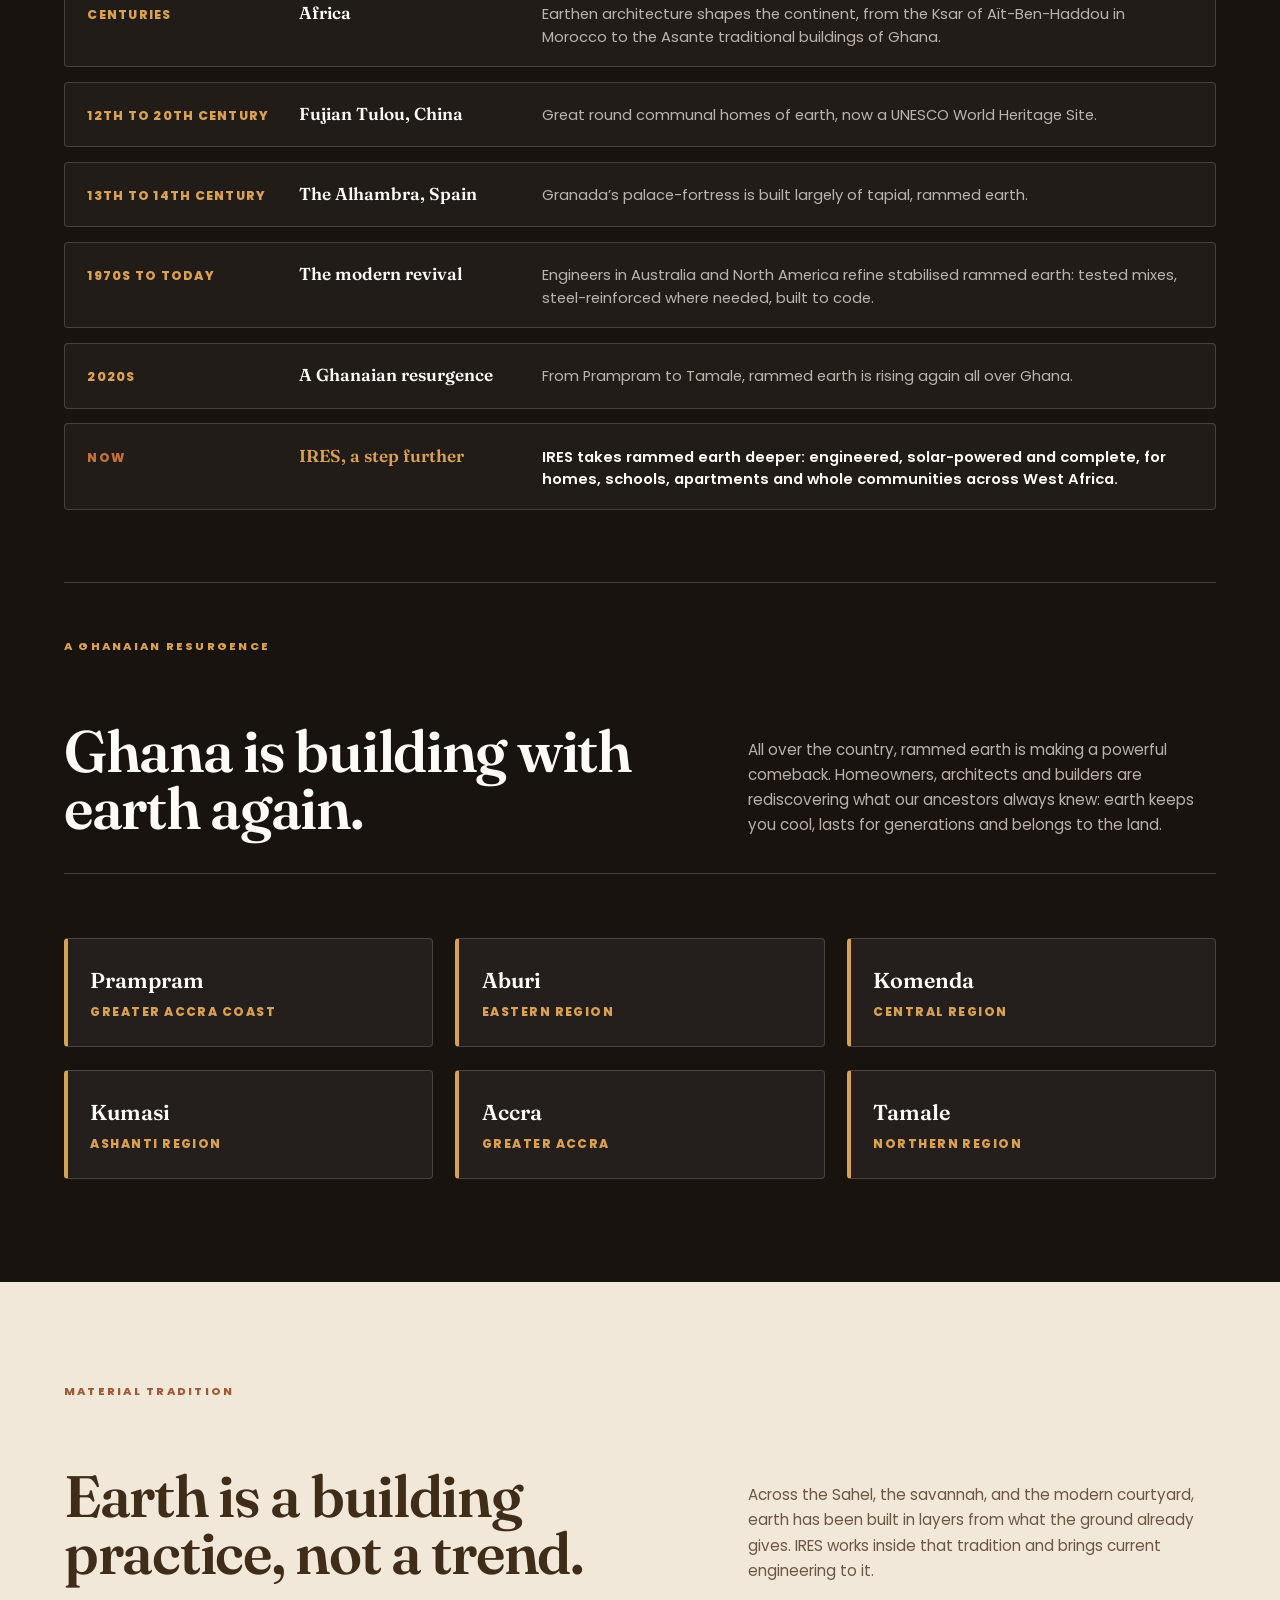
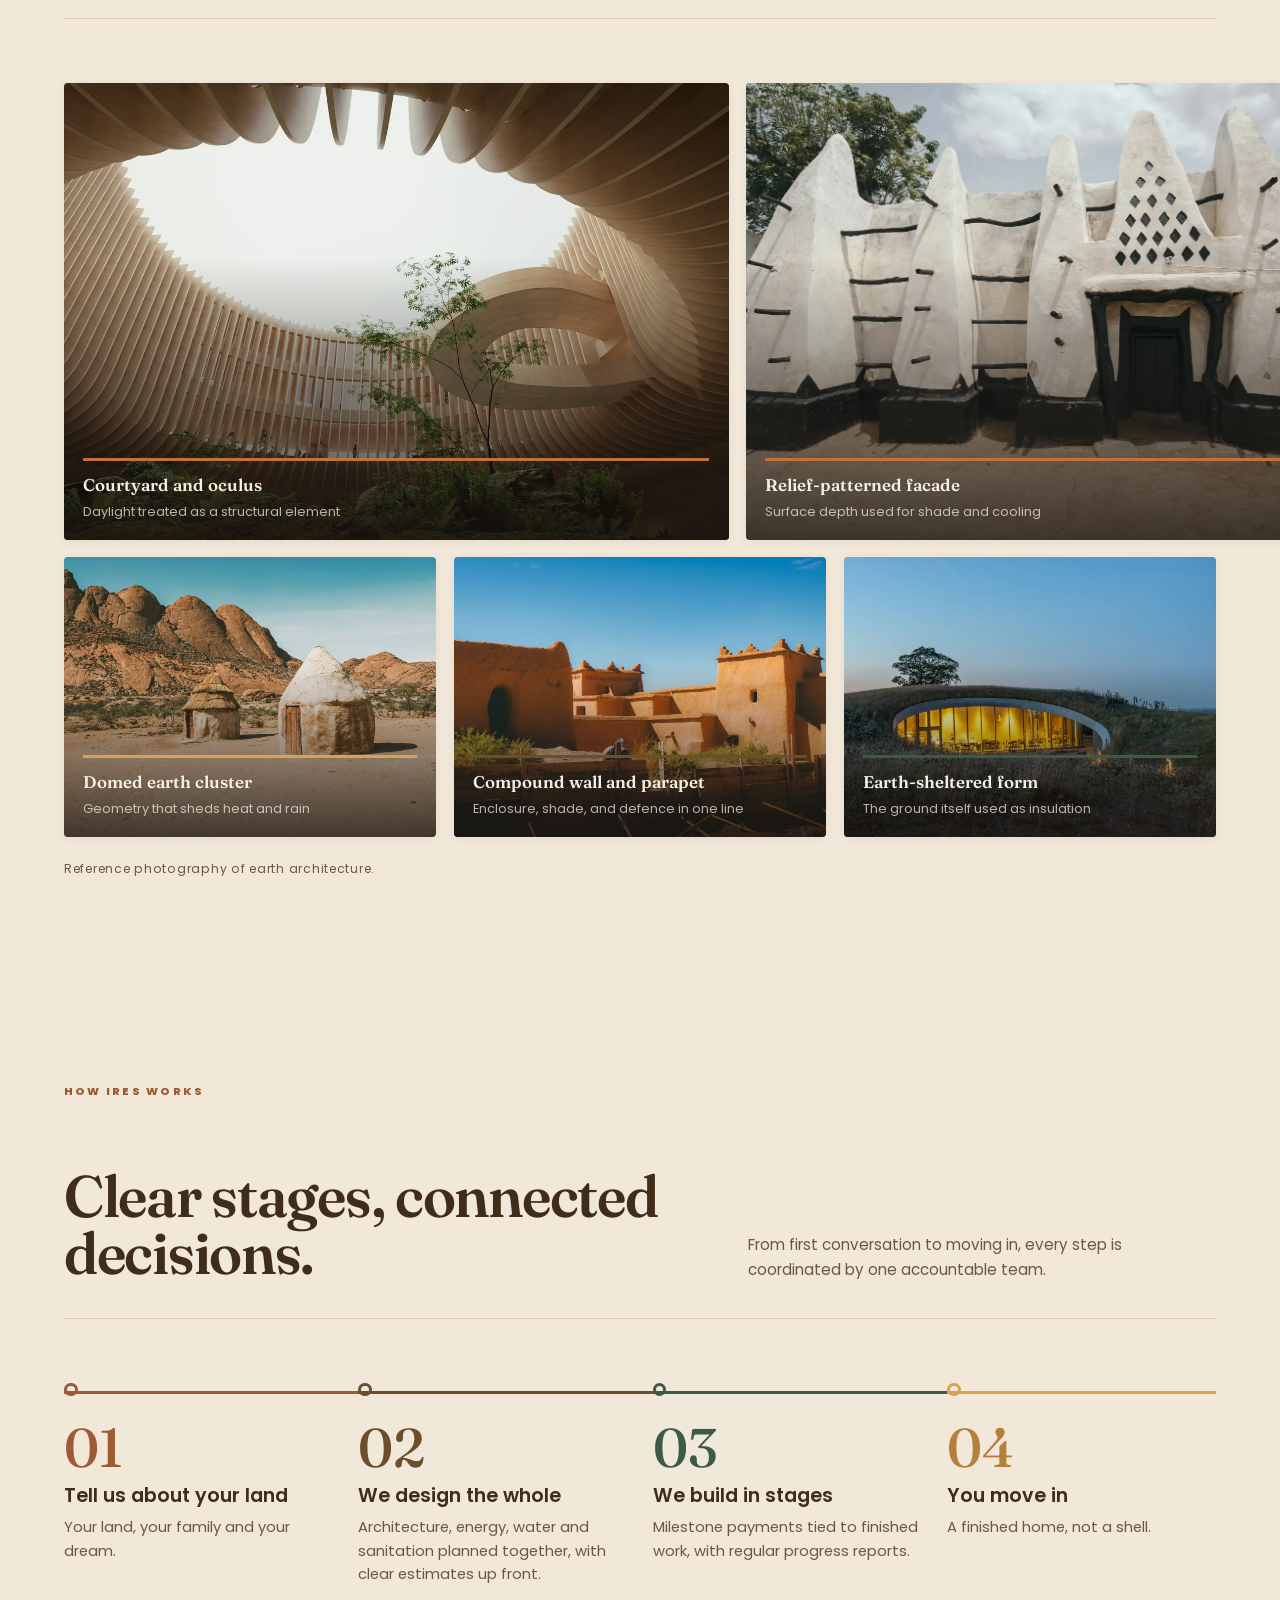
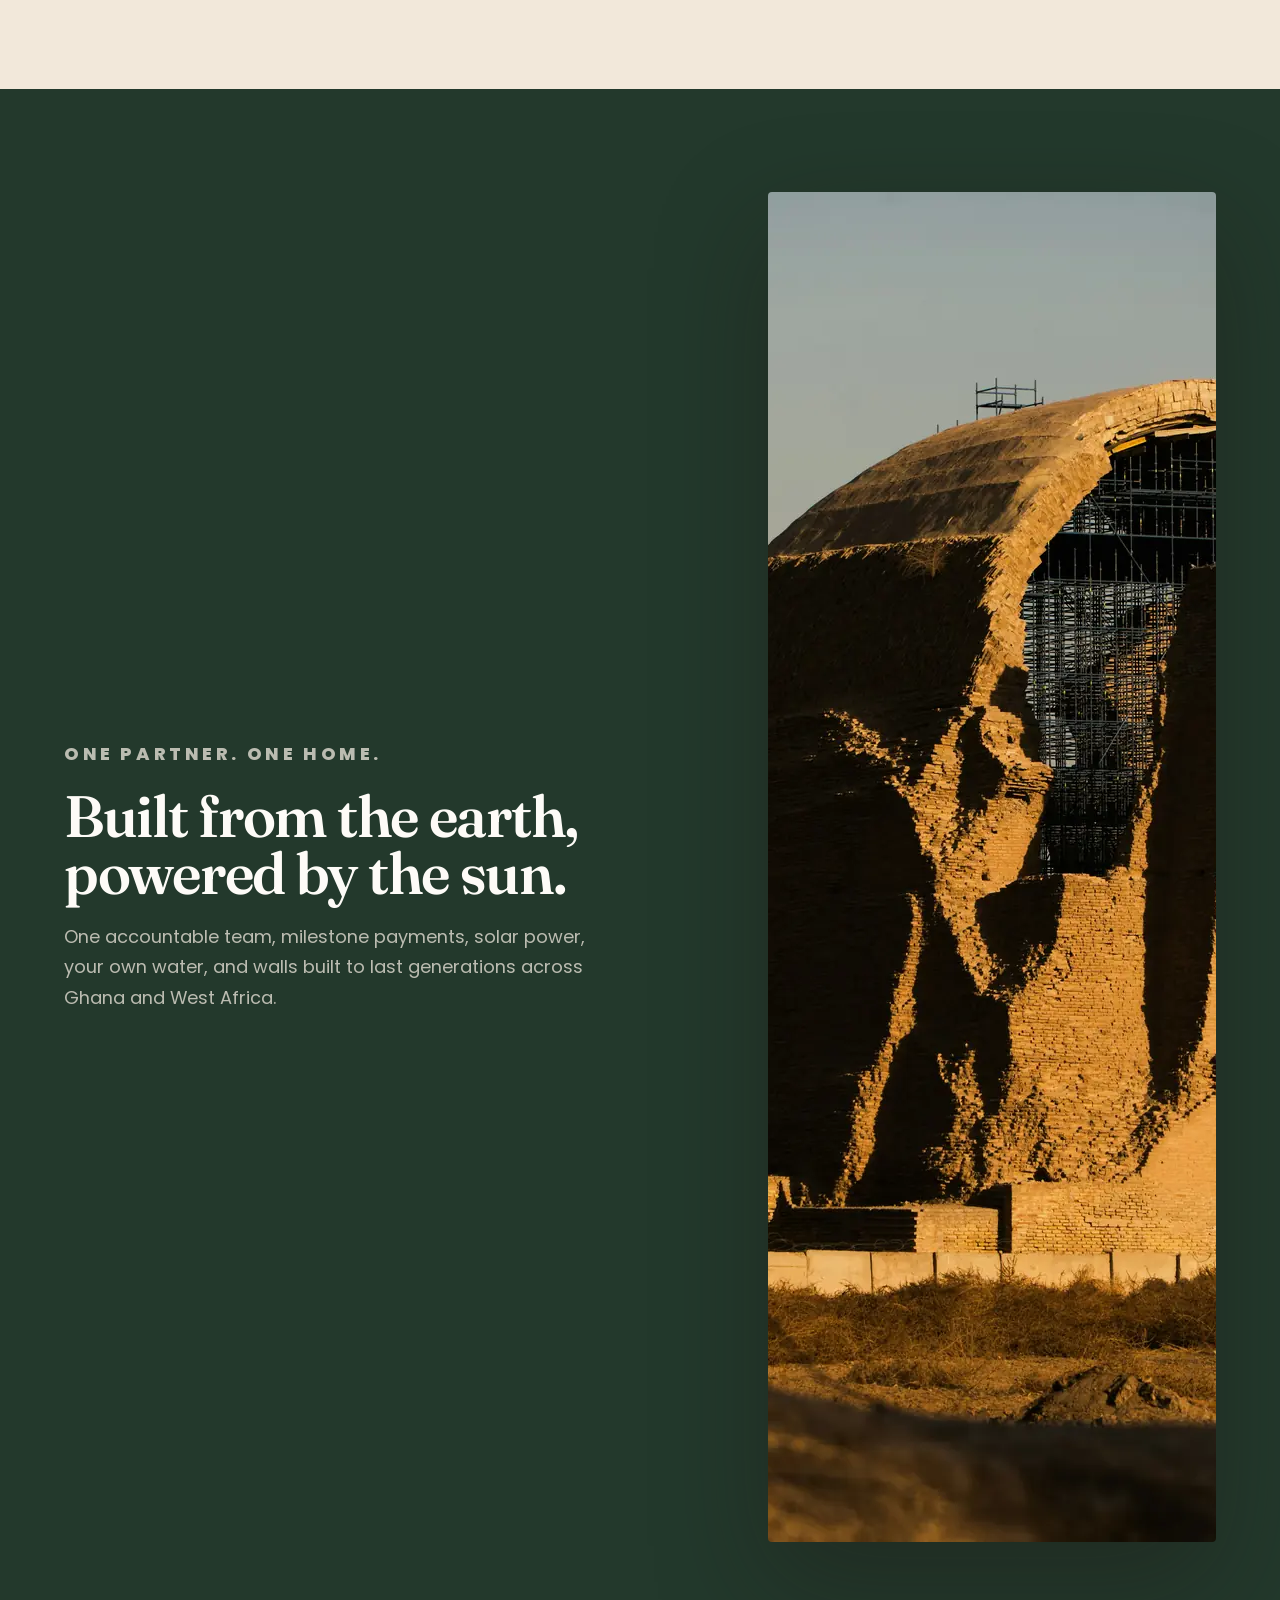
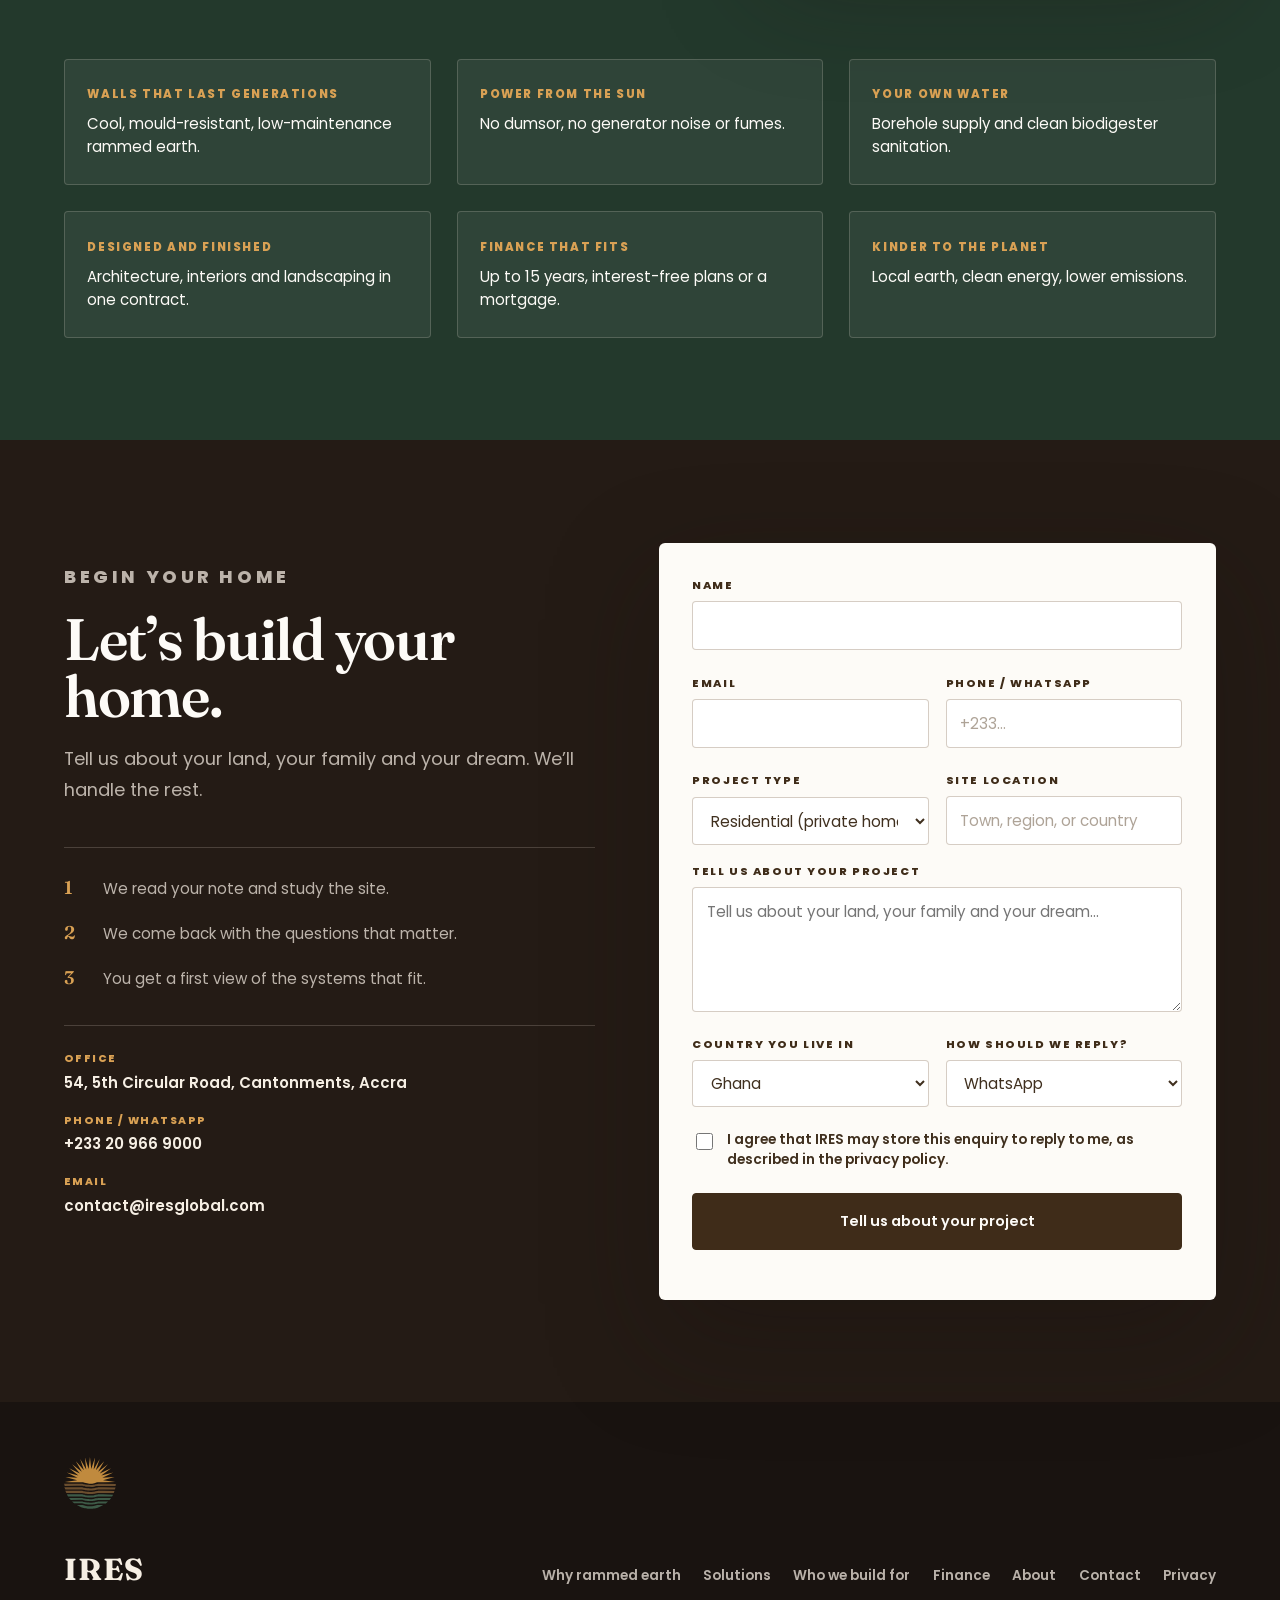
==== commit f5a551db: "Save website enquiries in AWS and the CRM, and send email once Cloudflare is ready. Co-authored-by: " ====
--- a/index.html
+++ b/index.html
@@ -20,7 +20,7 @@
     <link rel="icon" href="assets/logo/Ires%20icon.svg" type="image/svg+xml" />
     <link rel="preload" href="assets/fonts/fraunces-300-900.woff2" as="font" type="font/woff2" crossorigin />
     <link rel="preload" href="assets/fonts/poppins-400.woff2" as="font" type="font/woff2" crossorigin />
-    <link rel="stylesheet" href="styles.css?v=2.1" />
+    <link rel="stylesheet" href="styles.css?v=2.2" />
   </head>
   <body>
     <a class="skip-link" href="#main">Skip to content</a>
@@ -846,10 +846,10 @@
               <div class="field">
                 <label for="f-type">Project type</label>
                 <select id="f-type" name="project-type">
-                  <option>Residential (private home or villa)</option>
-                  <option>Commercial or institutional (school, apartments, hospitality, retreat, office)</option>
-                  <option>Development (gated community)</option>
-                  <option>Not sure yet</option>
+                  <option value="home">Residential (private home or villa)</option>
+                  <option value="commercial">Commercial or institutional (school, apartments, hospitality, retreat, office)</option>
+                  <option value="development">Development (gated community)</option>
+                  <option value="not_sure">Not sure yet</option>
                 </select>
               </div>
               <div class="field">
@@ -862,6 +862,51 @@
               <label for="f-message">Tell us about your project</label>
               <textarea id="f-message" name="message" rows="4" placeholder="Tell us about your land, your family and your dream..." required></textarea>
               <p class="field-error" data-error-for="f-message"></p>
+            </div>
+
+            <div class="field-row">
+              <div class="field">
+                <label for="f-country">Country you live in</label>
+                <select id="f-country" name="country">
+                  <option value="GH" selected>Ghana</option>
+                  <option value="NG">Nigeria</option>
+                  <option value="GB">United Kingdom</option>
+                  <option value="US">United States</option>
+                  <option value="CA">Canada</option>
+                  <option value="DE">Germany</option>
+                  <option value="NL">Netherlands</option>
+                  <option value="FR">France</option>
+                  <option value="IT">Italy</option>
+                  <option value="AE">United Arab Emirates</option>
+                  <option value="ZA">South Africa</option>
+                  <option value="KE">Kenya</option>
+                  <option value="CN">China</option>
+                  <option value="IN">India</option>
+                </select>
+                <p class="field-error" data-error-for="f-country"></p>
+              </div>
+              <div class="field">
+                <label for="f-prefer">How should we reply?</label>
+                <select id="f-prefer" name="preferred-contact">
+                  <option value="whatsapp">WhatsApp</option>
+                  <option value="call">Phone call</option>
+                  <option value="email">Email</option>
+                </select>
+                <p class="field-error" data-error-for="f-prefer"></p>
+              </div>
+            </div>
+
+            <div class="field">
+              <label class="consent" for="f-consent">
+                <input id="f-consent" type="checkbox" name="consent" value="yes" />
+                <span>I agree that IRES may store this enquiry to reply to me, as described in the <a href="privacy.html">privacy policy</a>.</span>
+              </label>
+              <p class="field-error" data-error-for="f-consent"></p>
+            </div>
+
+            <div class="hp-field" aria-hidden="true">
+              <label for="f-company">Company website</label>
+              <input id="f-company" type="text" name="company_website" tabindex="-1" autocomplete="off" />
             </div>
 
             <button type="submit">Tell us about your project</button>
@@ -884,11 +929,12 @@
           <a href="#finance">Finance</a>
           <a href="#about">About</a>
           <a href="#contact">Contact</a>
+          <a href="privacy.html">Privacy</a>
         </nav>
       </div>
       <p class="footer-line">Innovative Rammed Earth Solutions. Earth becomes home.</p>
     </footer>
 
-    <script src="script.js"></script>
+    <script src="script.js?v=3"></script>
   </body>
 </html>
--- a/styles.css
+++ b/styles.css
@@ -1269,8 +1269,62 @@
 }
 
 .field.has-error input,
-.field.has-error textarea {
+.field.has-error textarea,
+.field.has-error select {
   border-color: #b23c2a;
+}
+
+.consent {
+  display: flex;
+  align-items: flex-start;
+  gap: 0.7rem;
+  color: var(--text);
+  font-size: 0.86rem;
+  font-weight: 500;
+  letter-spacing: 0;
+  line-height: 1.45;
+  text-transform: none;
+}
+
+.consent input {
+  width: 1.05rem;
+  min-height: 1.05rem;
+  margin-top: 0.2rem;
+  flex: none;
+}
+
+.consent a {
+  color: var(--earth-deep);
+}
+
+.hp-field {
+  position: absolute;
+  left: -10000px;
+  width: 1px;
+  height: 1px;
+  overflow: hidden;
+}
+
+.legal {
+  max-width: 42rem;
+  margin: 0 auto;
+  padding: clamp(7rem, 14vw, 9rem) var(--shell) clamp(3rem, 8vw, 5rem);
+}
+
+.legal h1 {
+  font-size: clamp(2.2rem, 5vw, 3.4rem);
+}
+
+.legal p,
+.legal li {
+  color: var(--text);
+  font-size: 1rem;
+  line-height: 1.7;
+}
+
+.legal ul {
+  padding-left: 1.2rem;
+  list-style: disc;
 }
 
 .field-error {
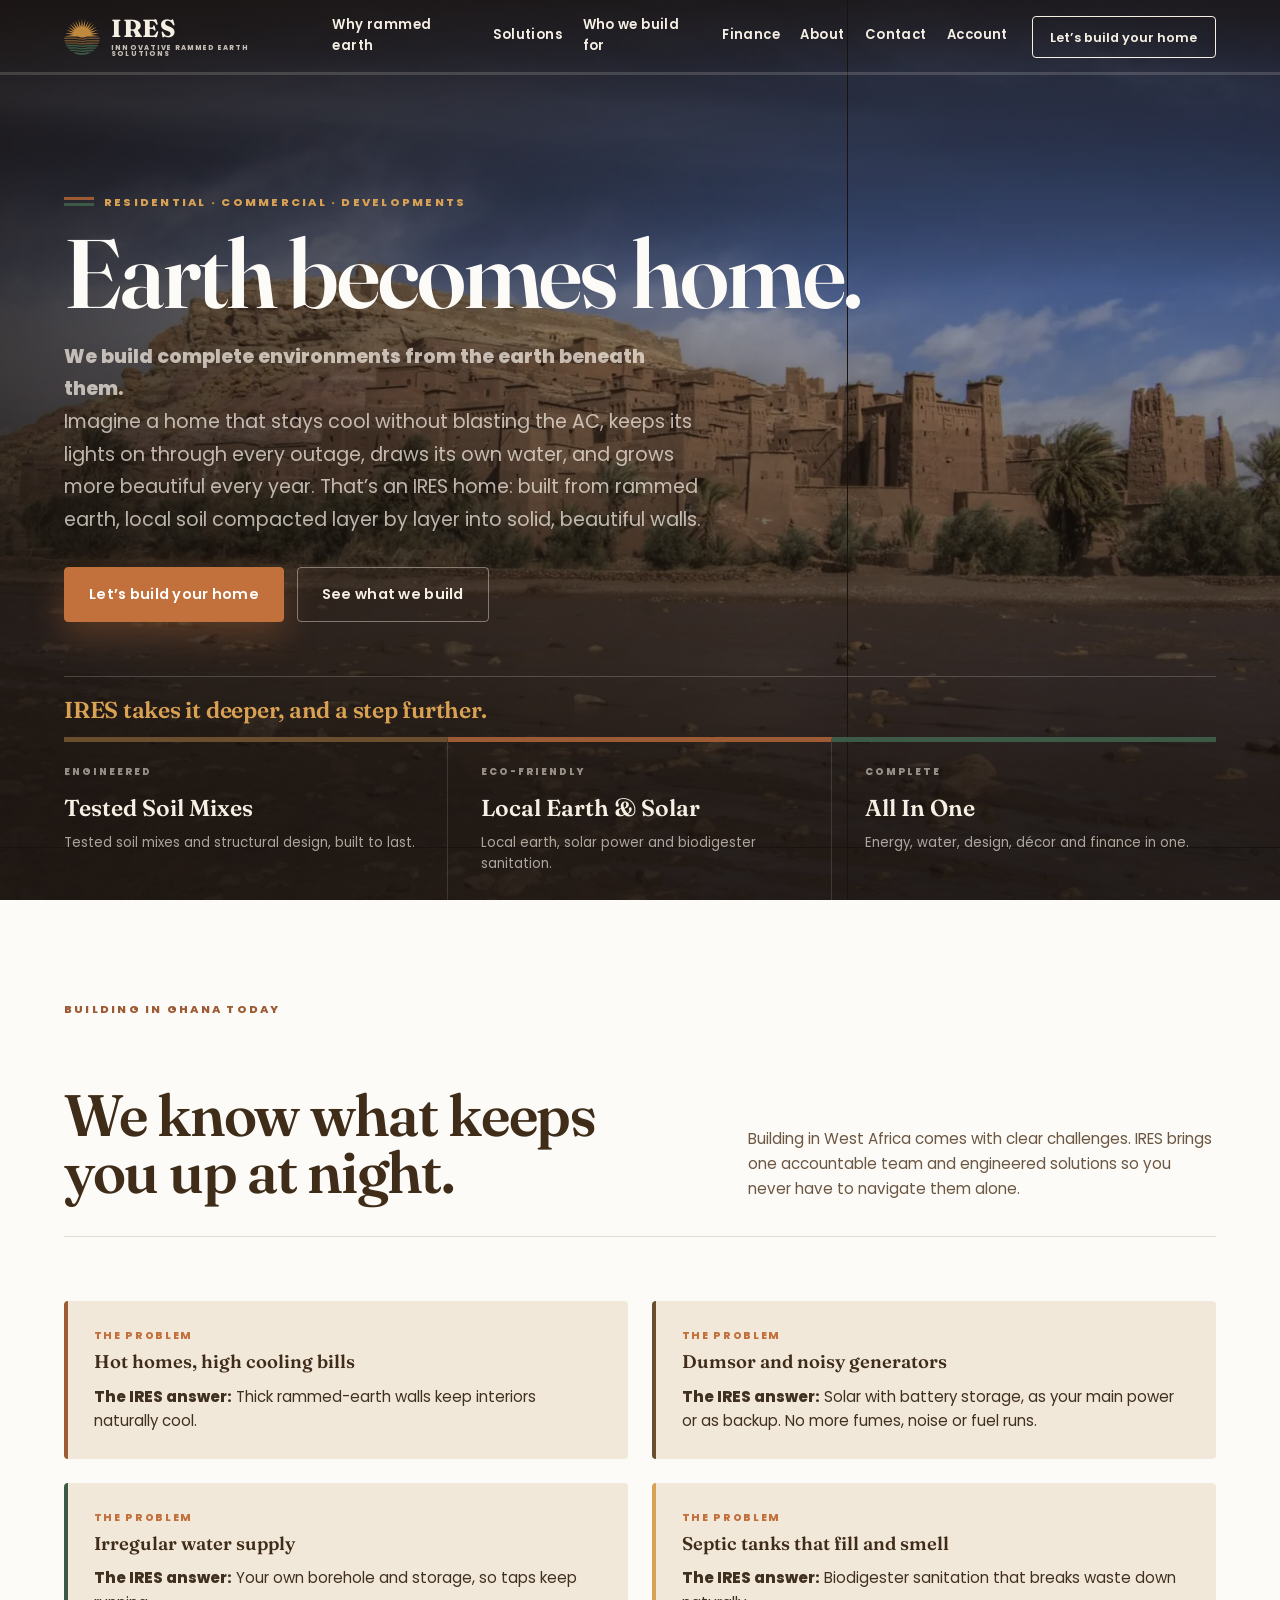
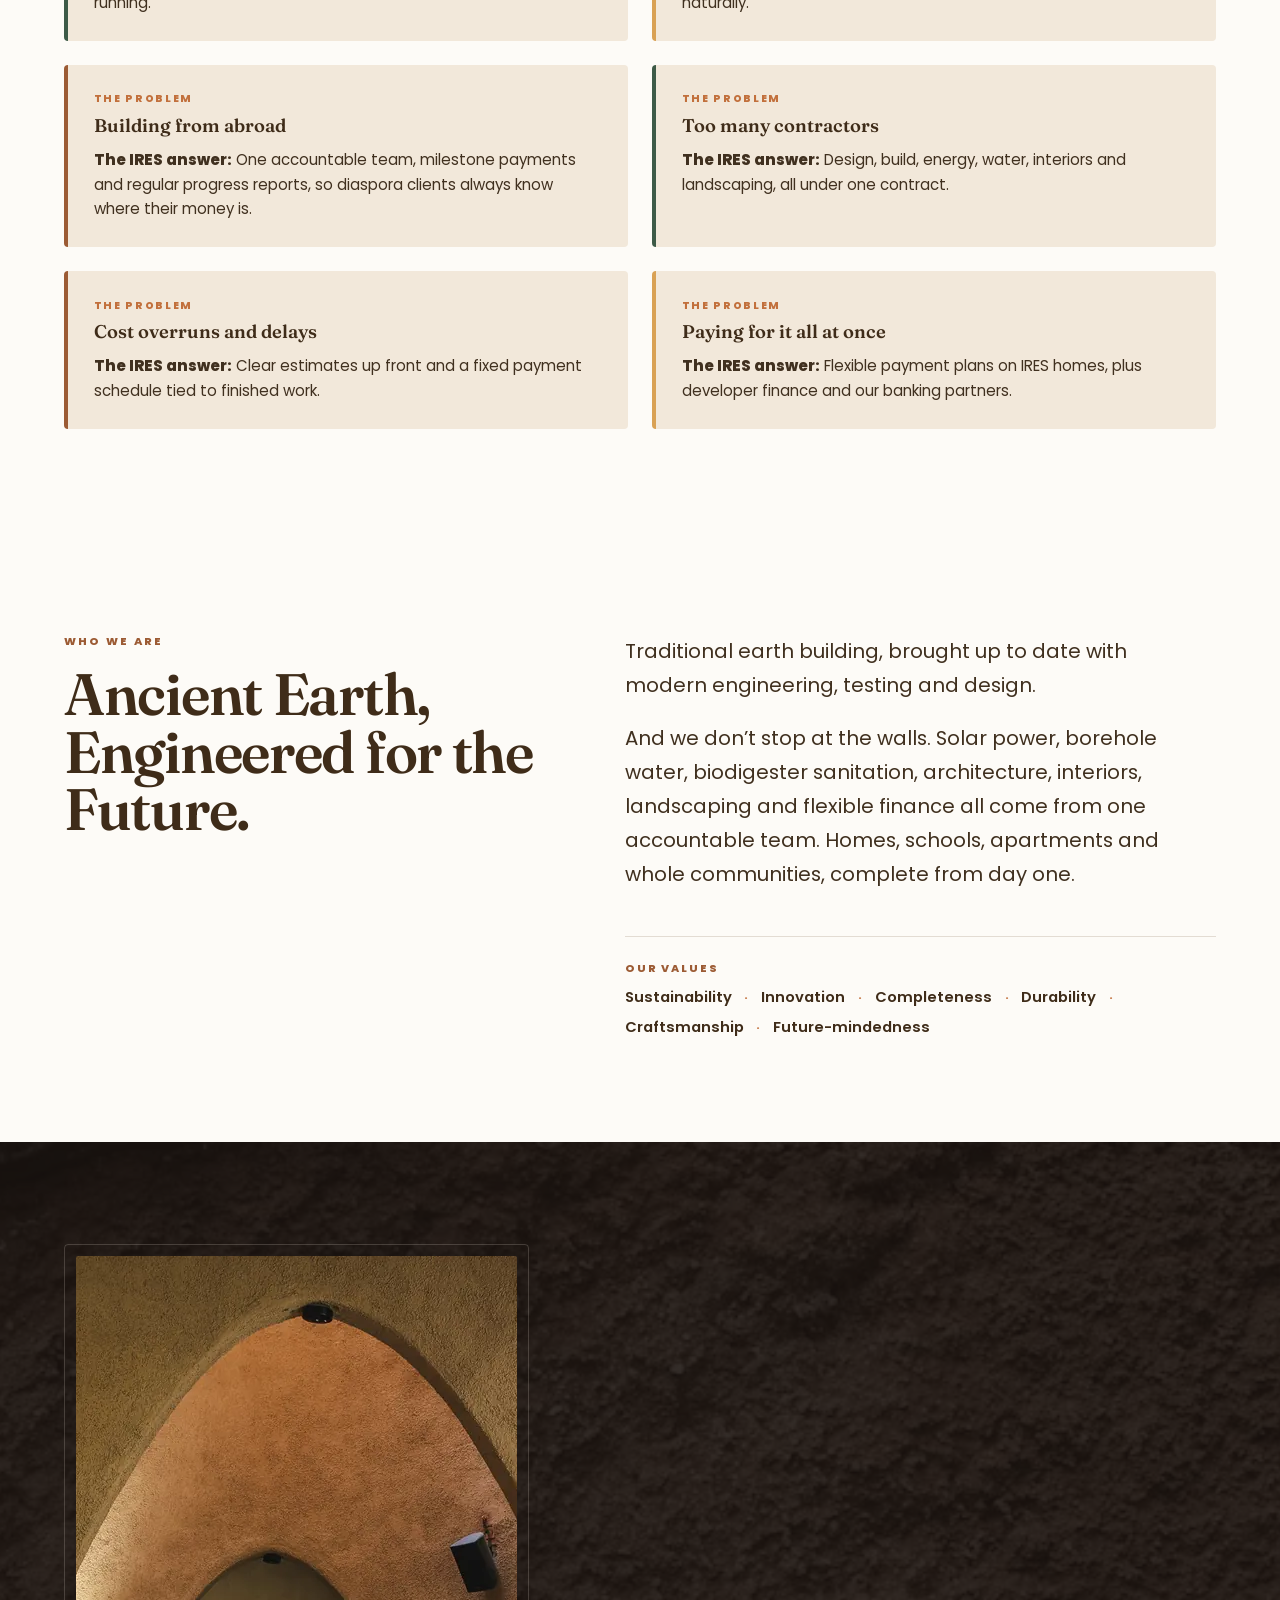
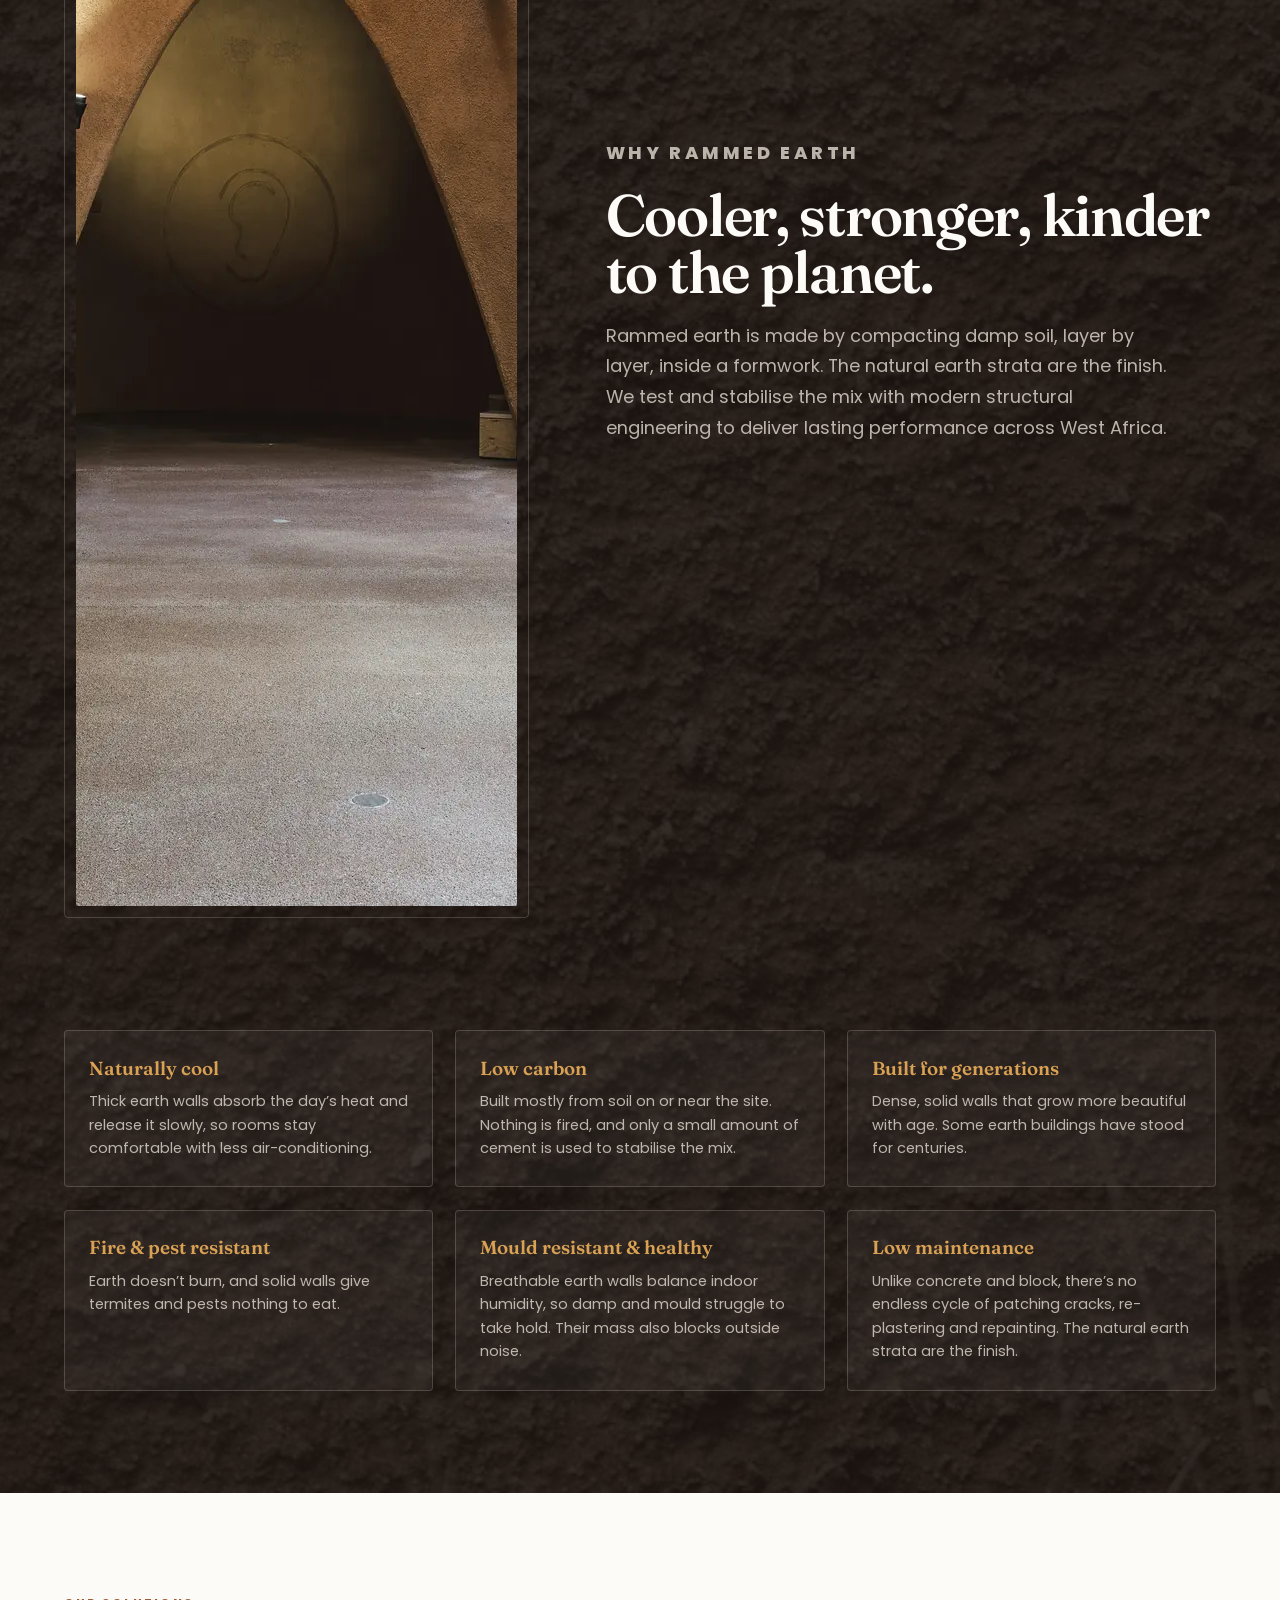
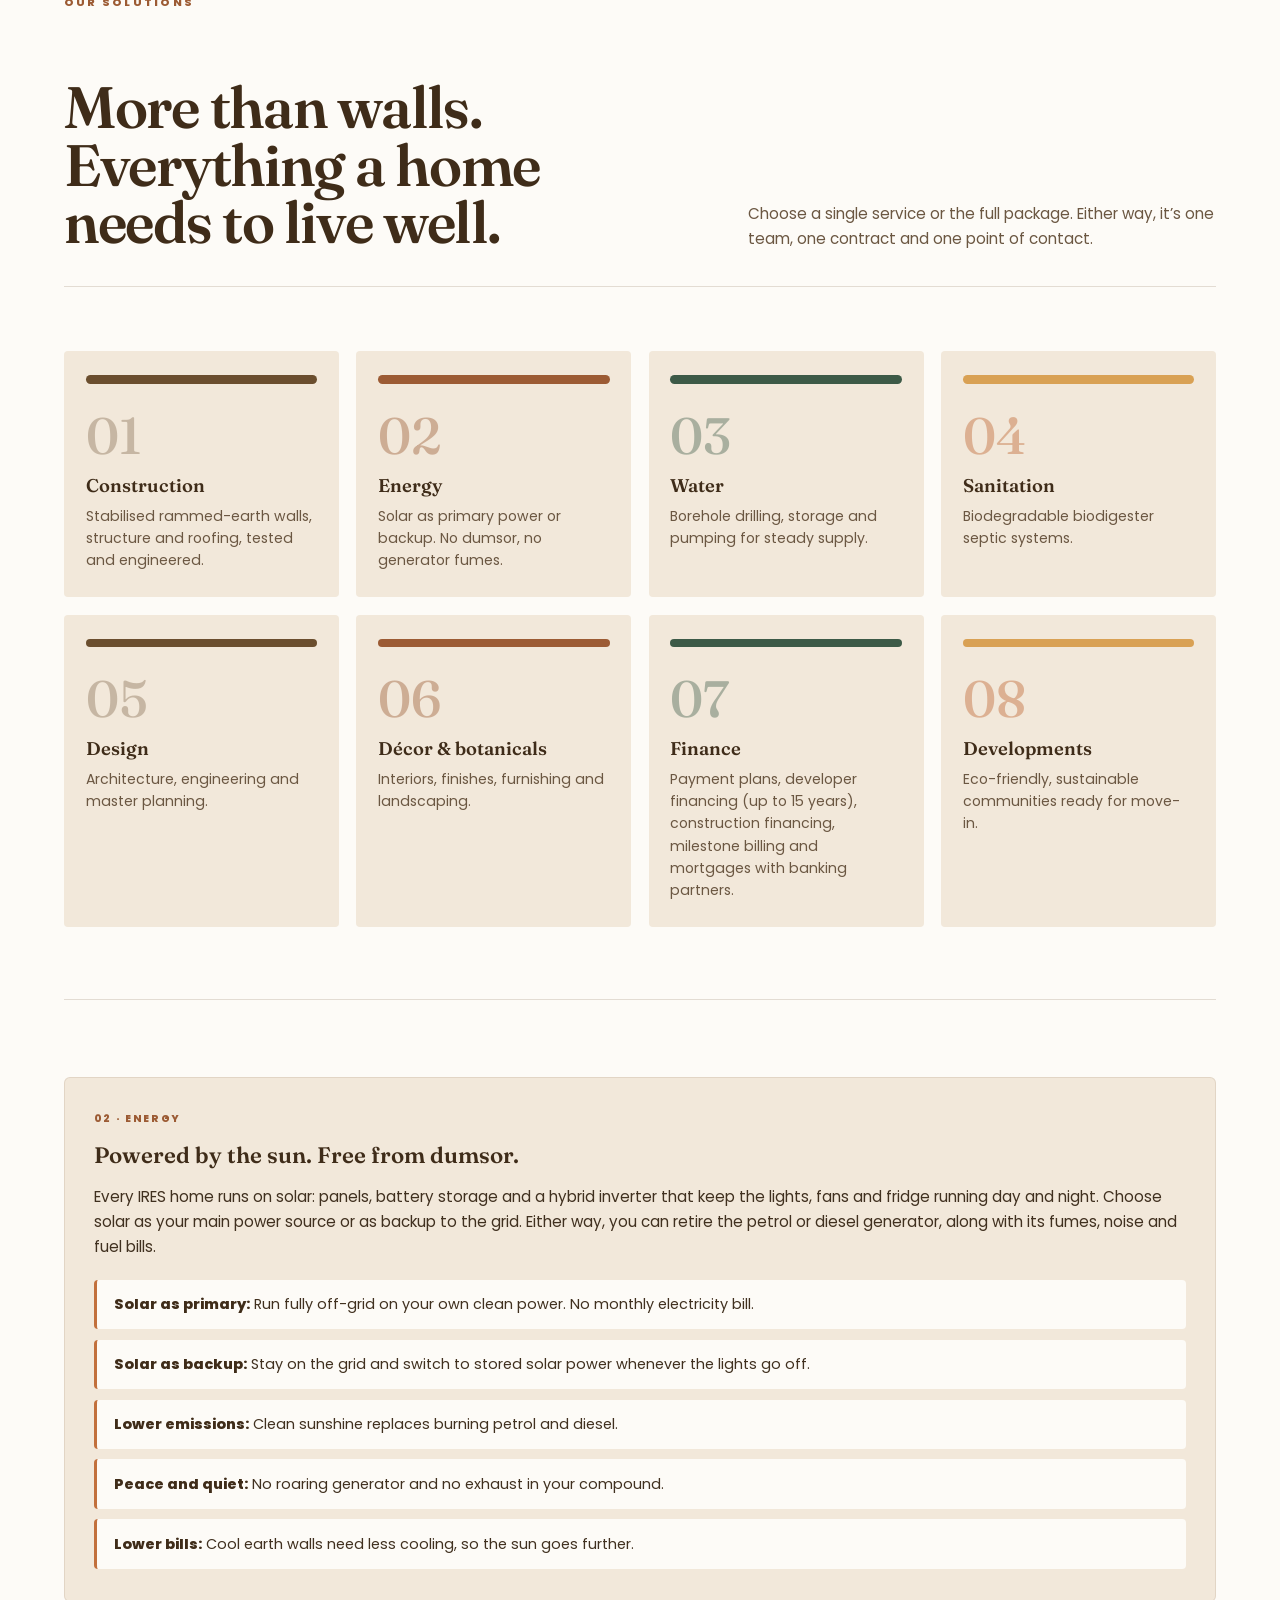
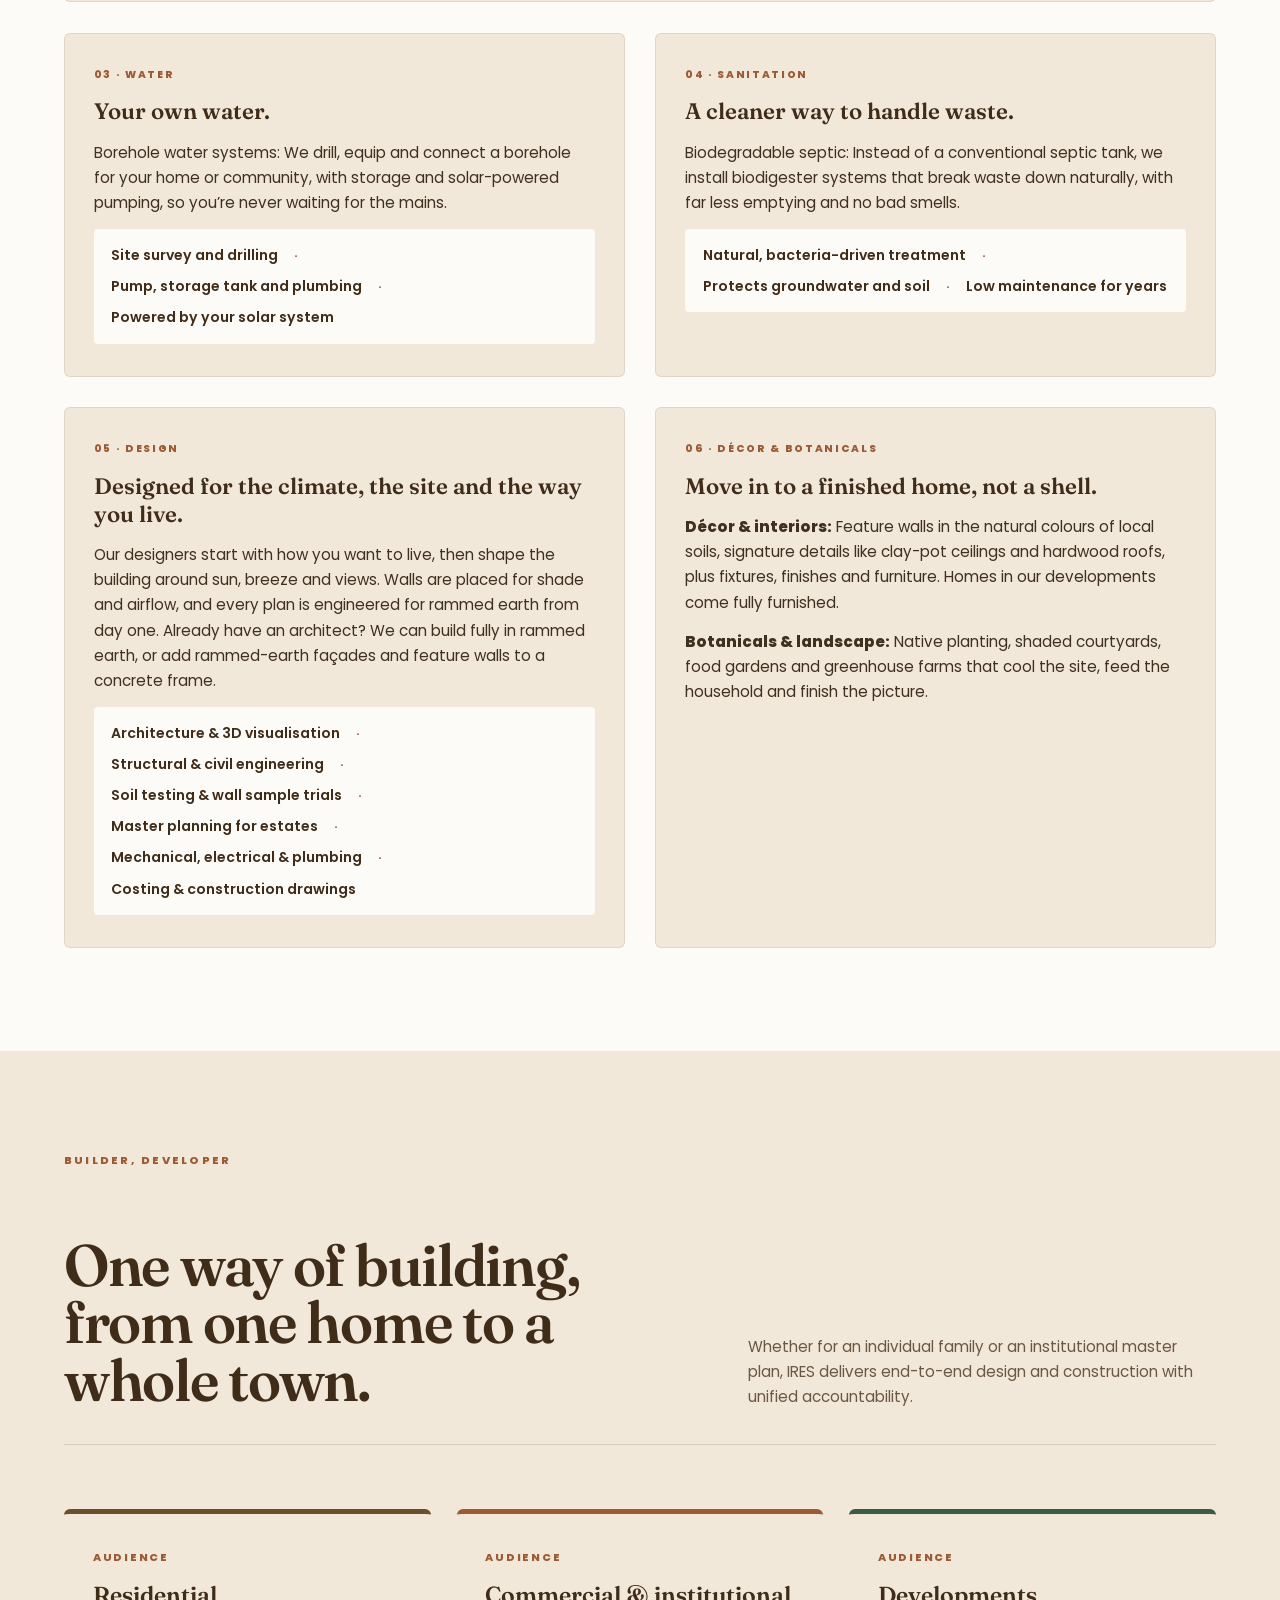
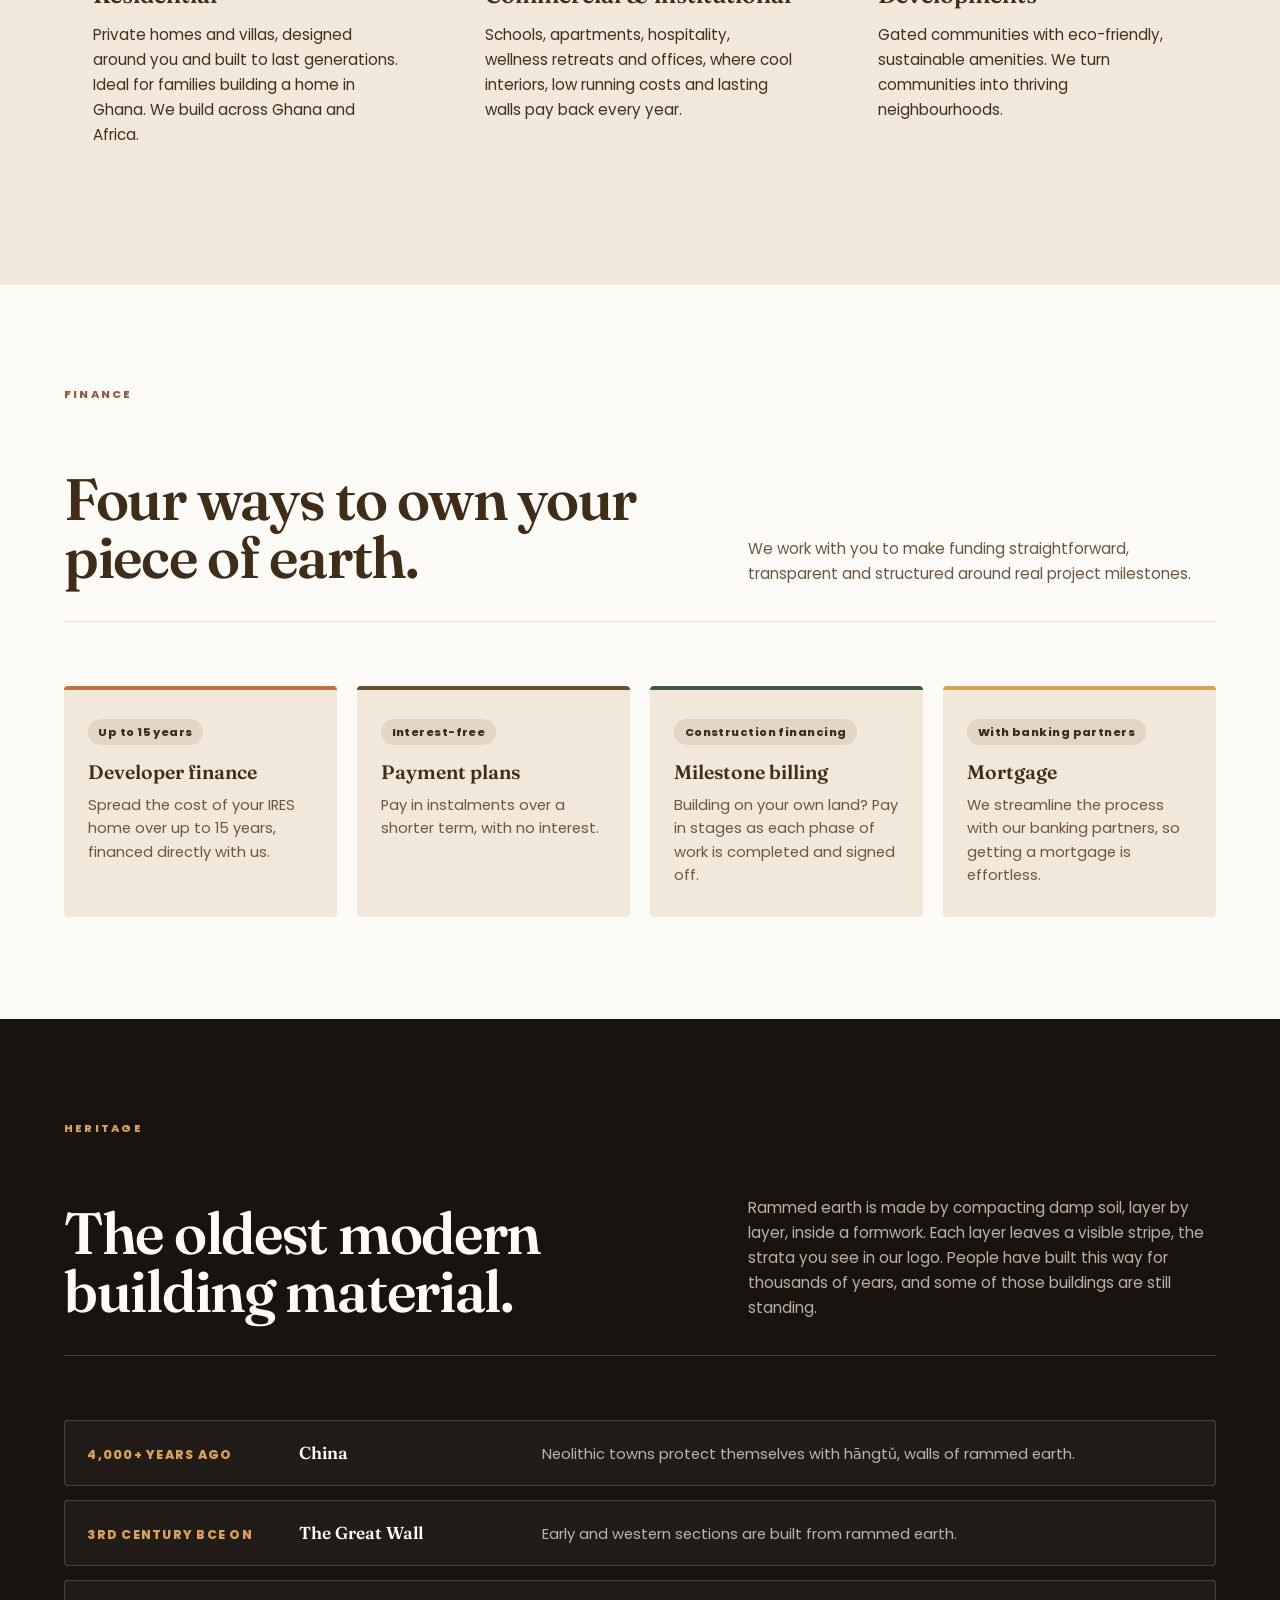
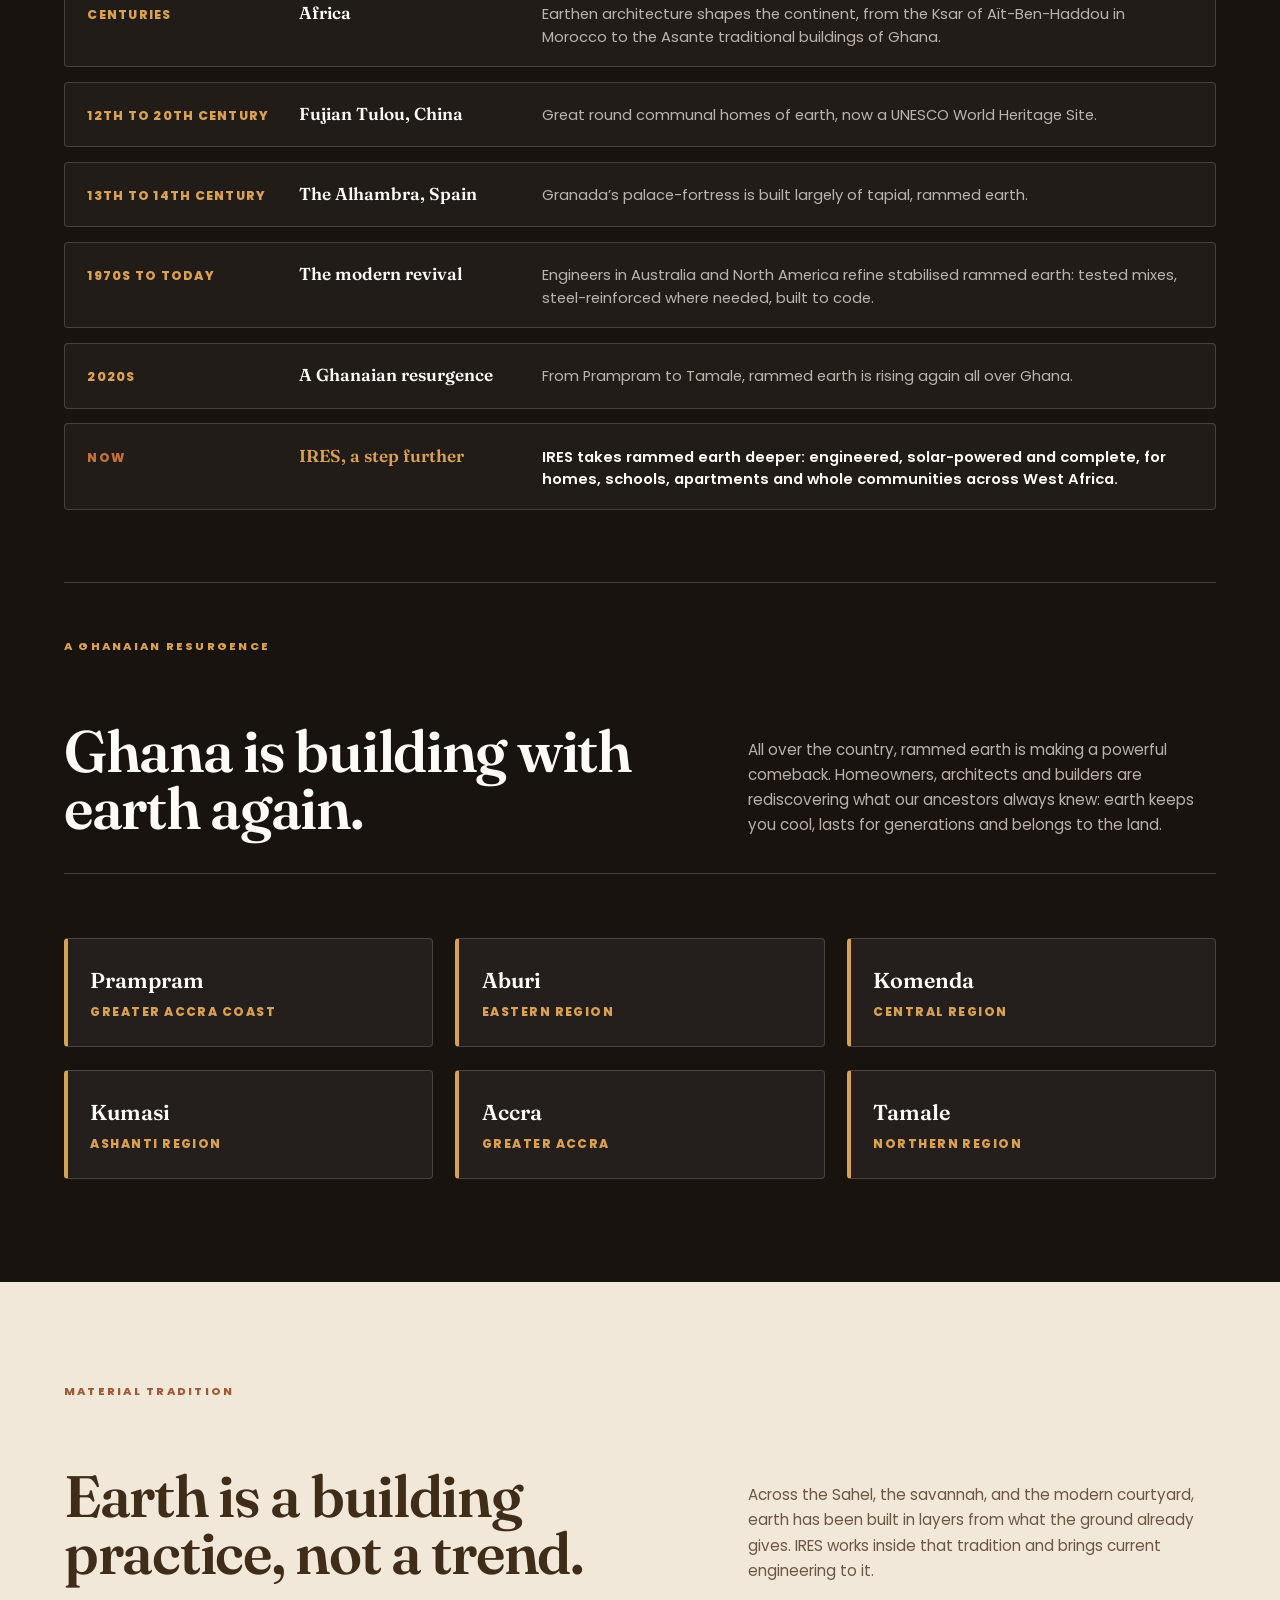
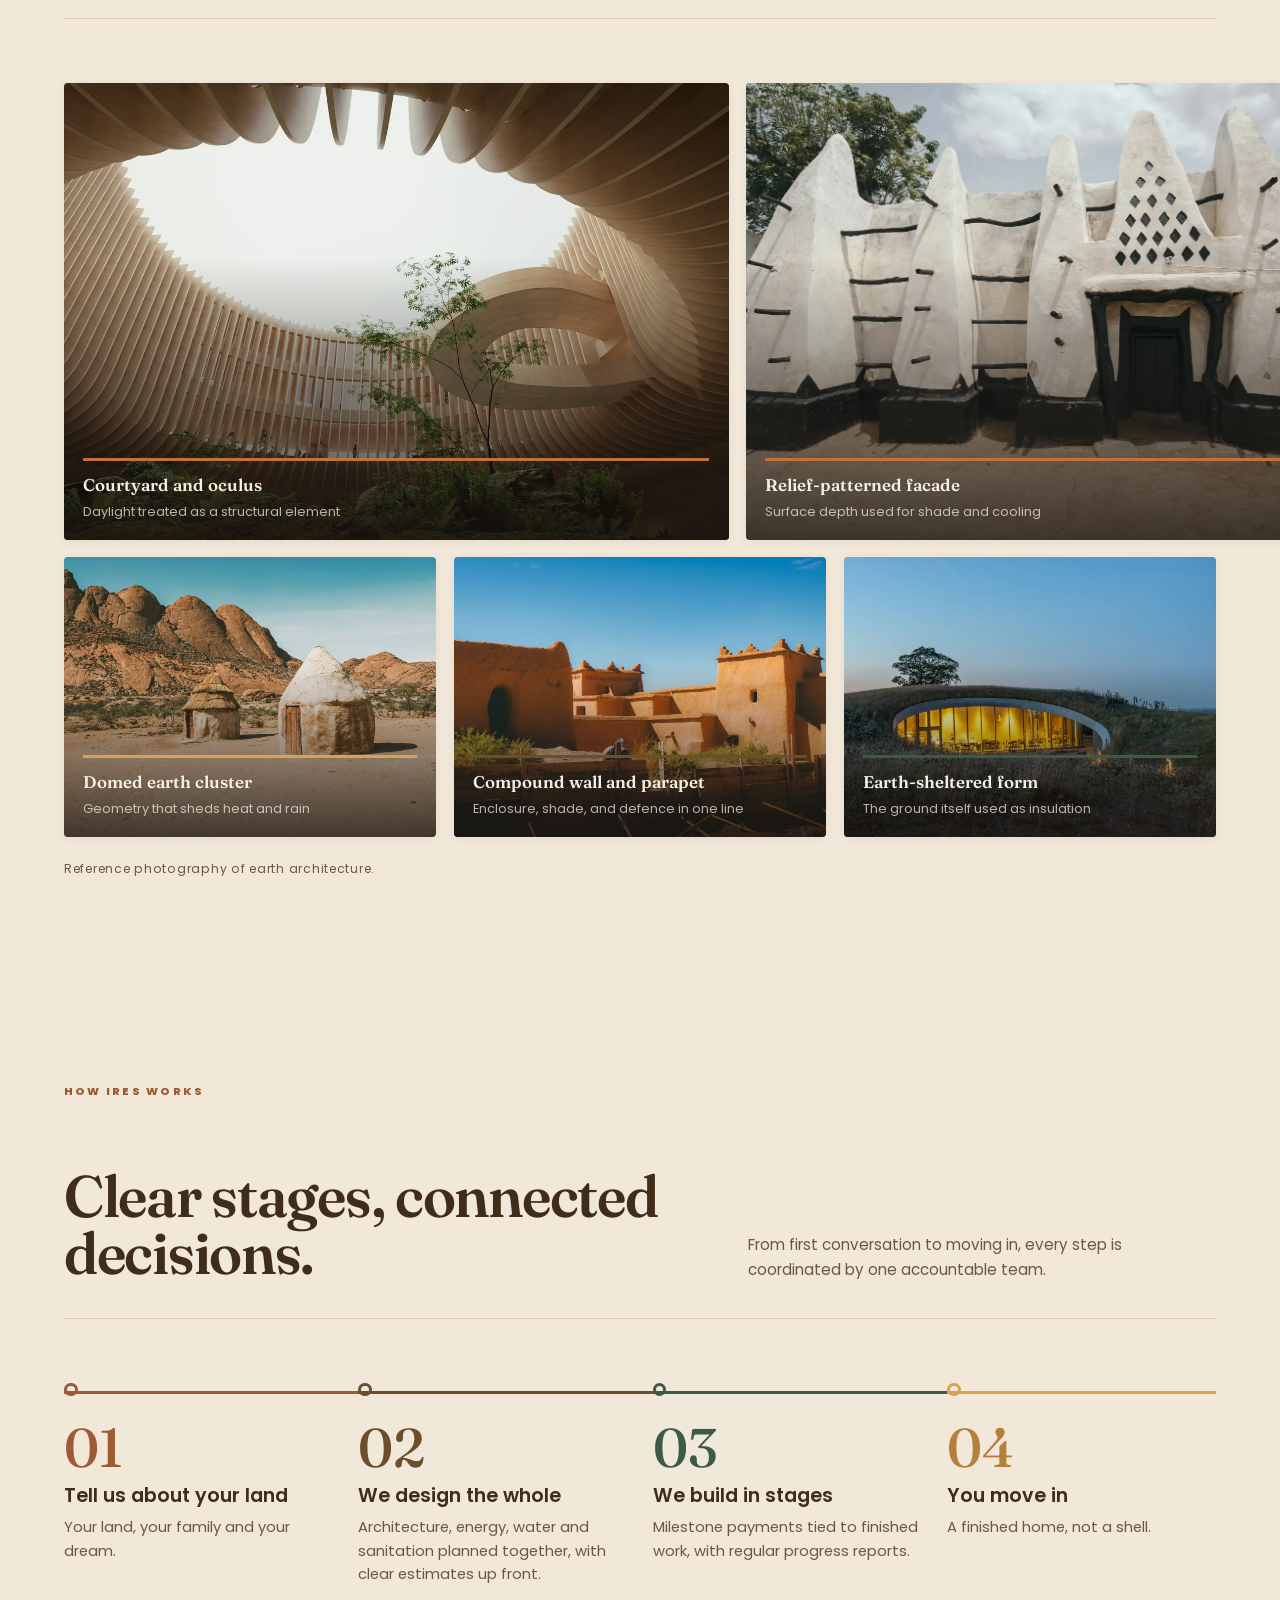
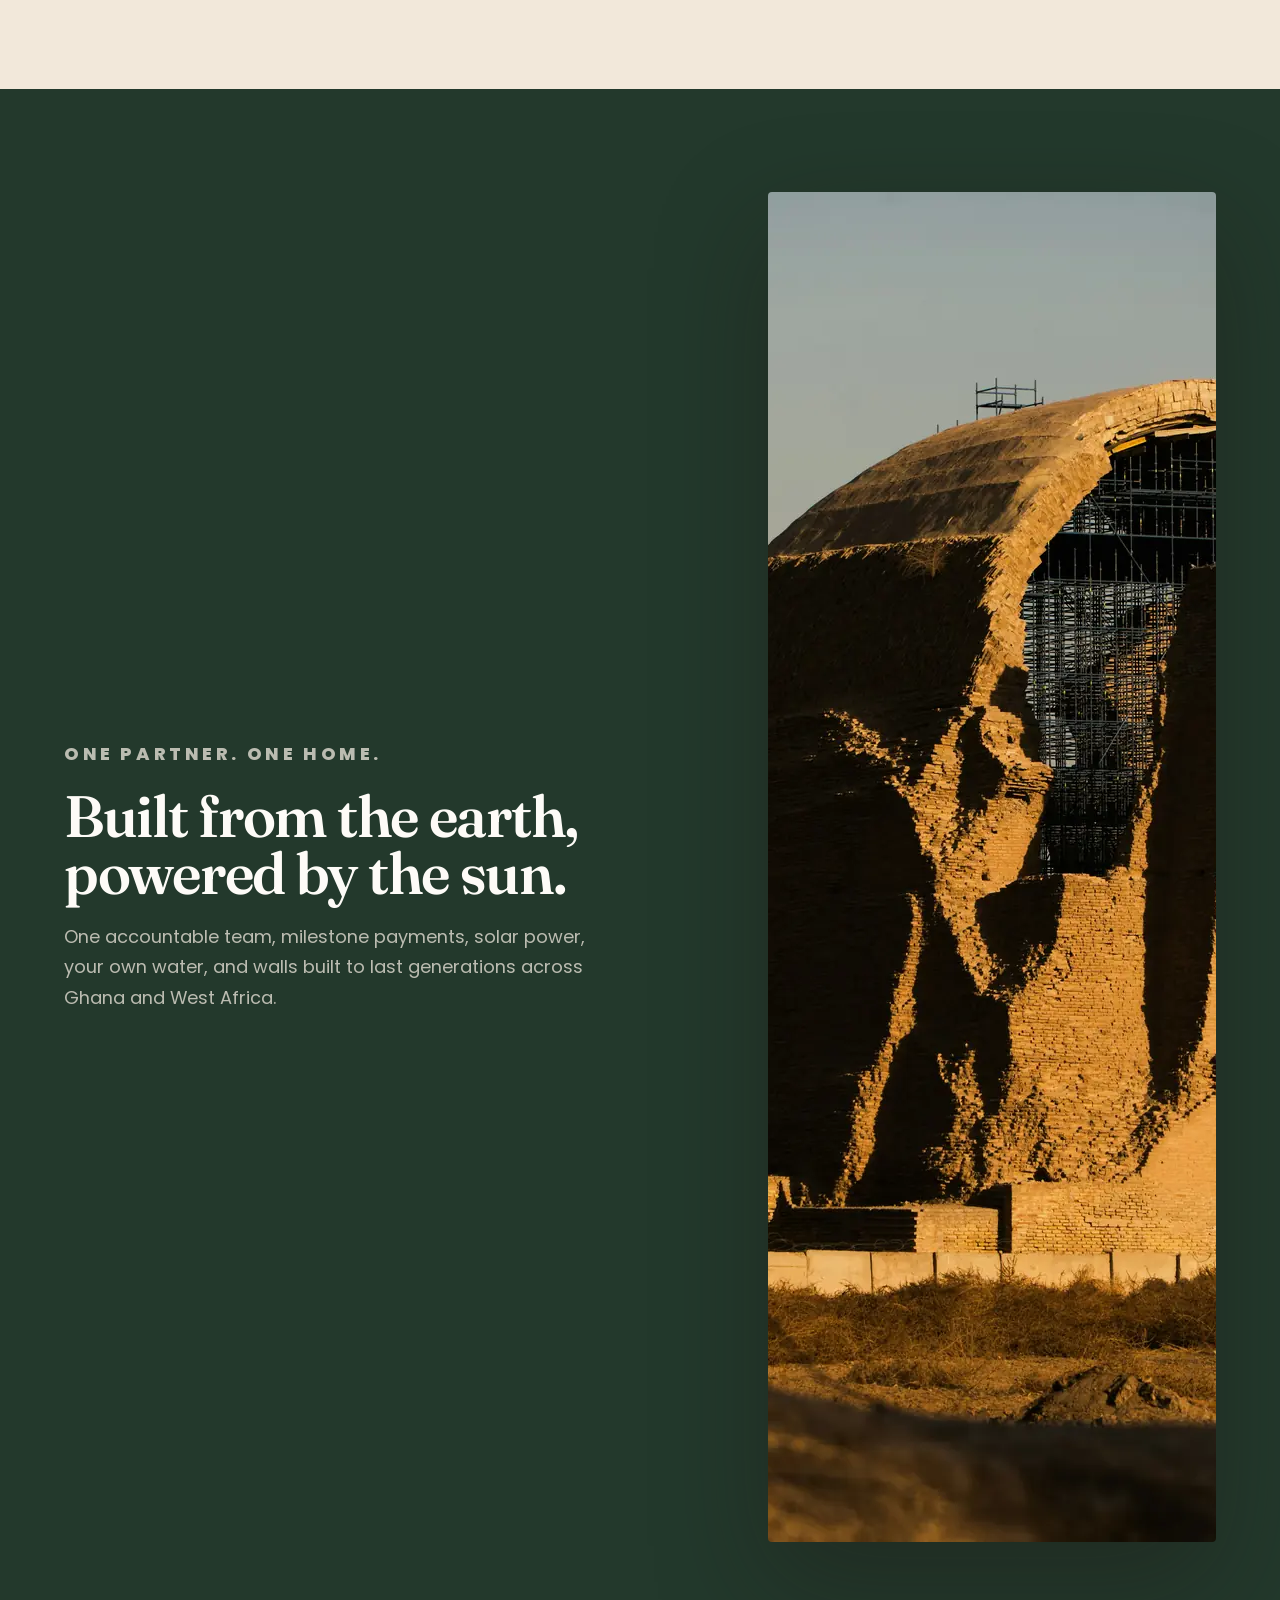
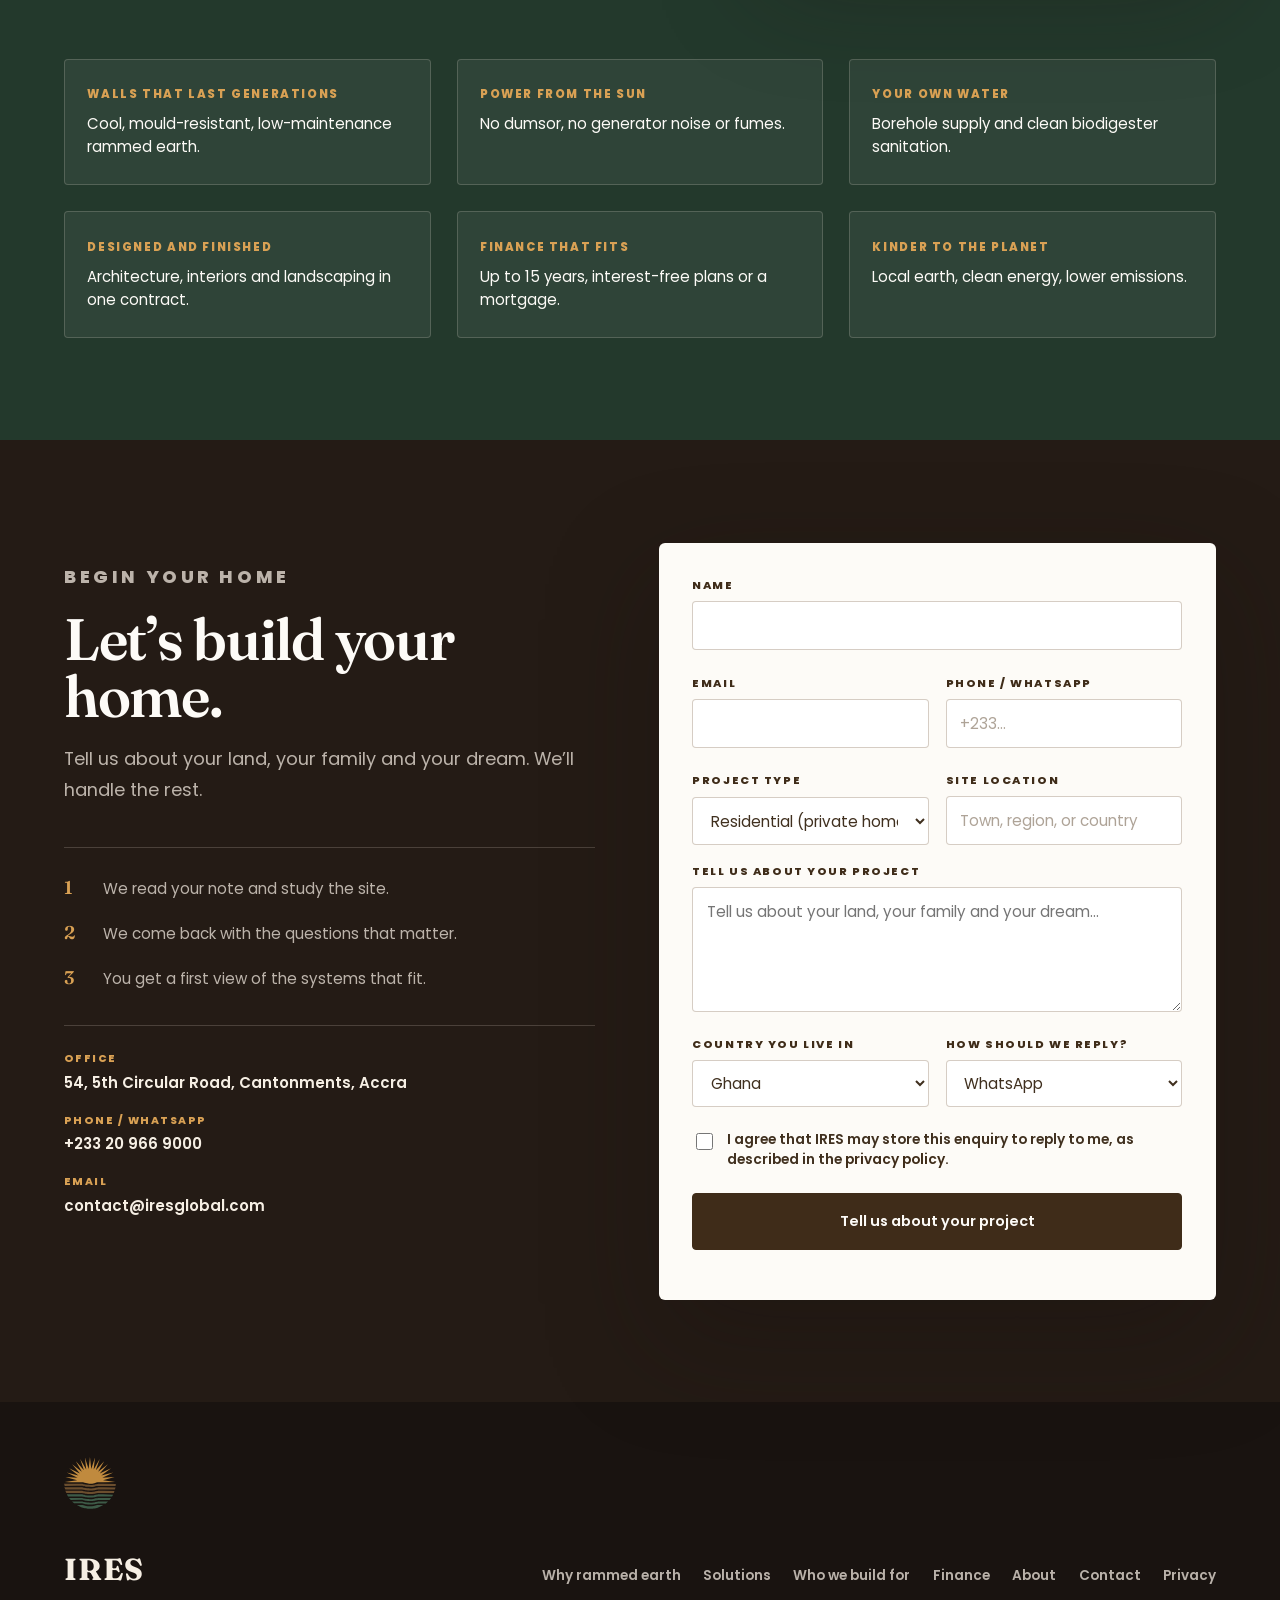
==== commit bfce4ae9: "Add account signup and email confirmation that can open the CRM. The same confirmed login works on t" ====
--- a/index.html
+++ b/index.html
@@ -20,7 +20,7 @@
     <link rel="icon" href="assets/logo/Ires%20icon.svg" type="image/svg+xml" />
     <link rel="preload" href="assets/fonts/fraunces-300-900.woff2" as="font" type="font/woff2" crossorigin />
     <link rel="preload" href="assets/fonts/poppins-400.woff2" as="font" type="font/woff2" crossorigin />
-    <link rel="stylesheet" href="styles.css?v=2.2" />
+    <link rel="stylesheet" href="styles.css?v=2.3" />
   </head>
   <body>
     <a class="skip-link" href="#main">Skip to content</a>
@@ -43,6 +43,7 @@
         <a href="#finance">Finance</a>
         <a href="#about">About</a>
         <a href="#contact">Contact</a>
+        <a href="account.html">Account</a>
       </nav>
 
       <a class="nav-cta" href="#contact">Let’s build your home</a>
--- a/styles.css
+++ b/styles.css
@@ -1327,6 +1327,26 @@
   list-style: disc;
 }
 
+.text-button {
+  padding: 0;
+  border: 0;
+  background: none;
+  color: var(--earth-deep);
+  font-size: 0.9rem;
+  font-weight: 600;
+  cursor: pointer;
+  text-decoration: underline;
+  text-underline-offset: 0.18em;
+}
+
+.legal .contact-form {
+  margin-top: 1.5rem;
+}
+
+.legal .button {
+  margin-right: 0.75rem;
+}
+
 .field-error {
   min-height: 0;
   color: #a3361f;
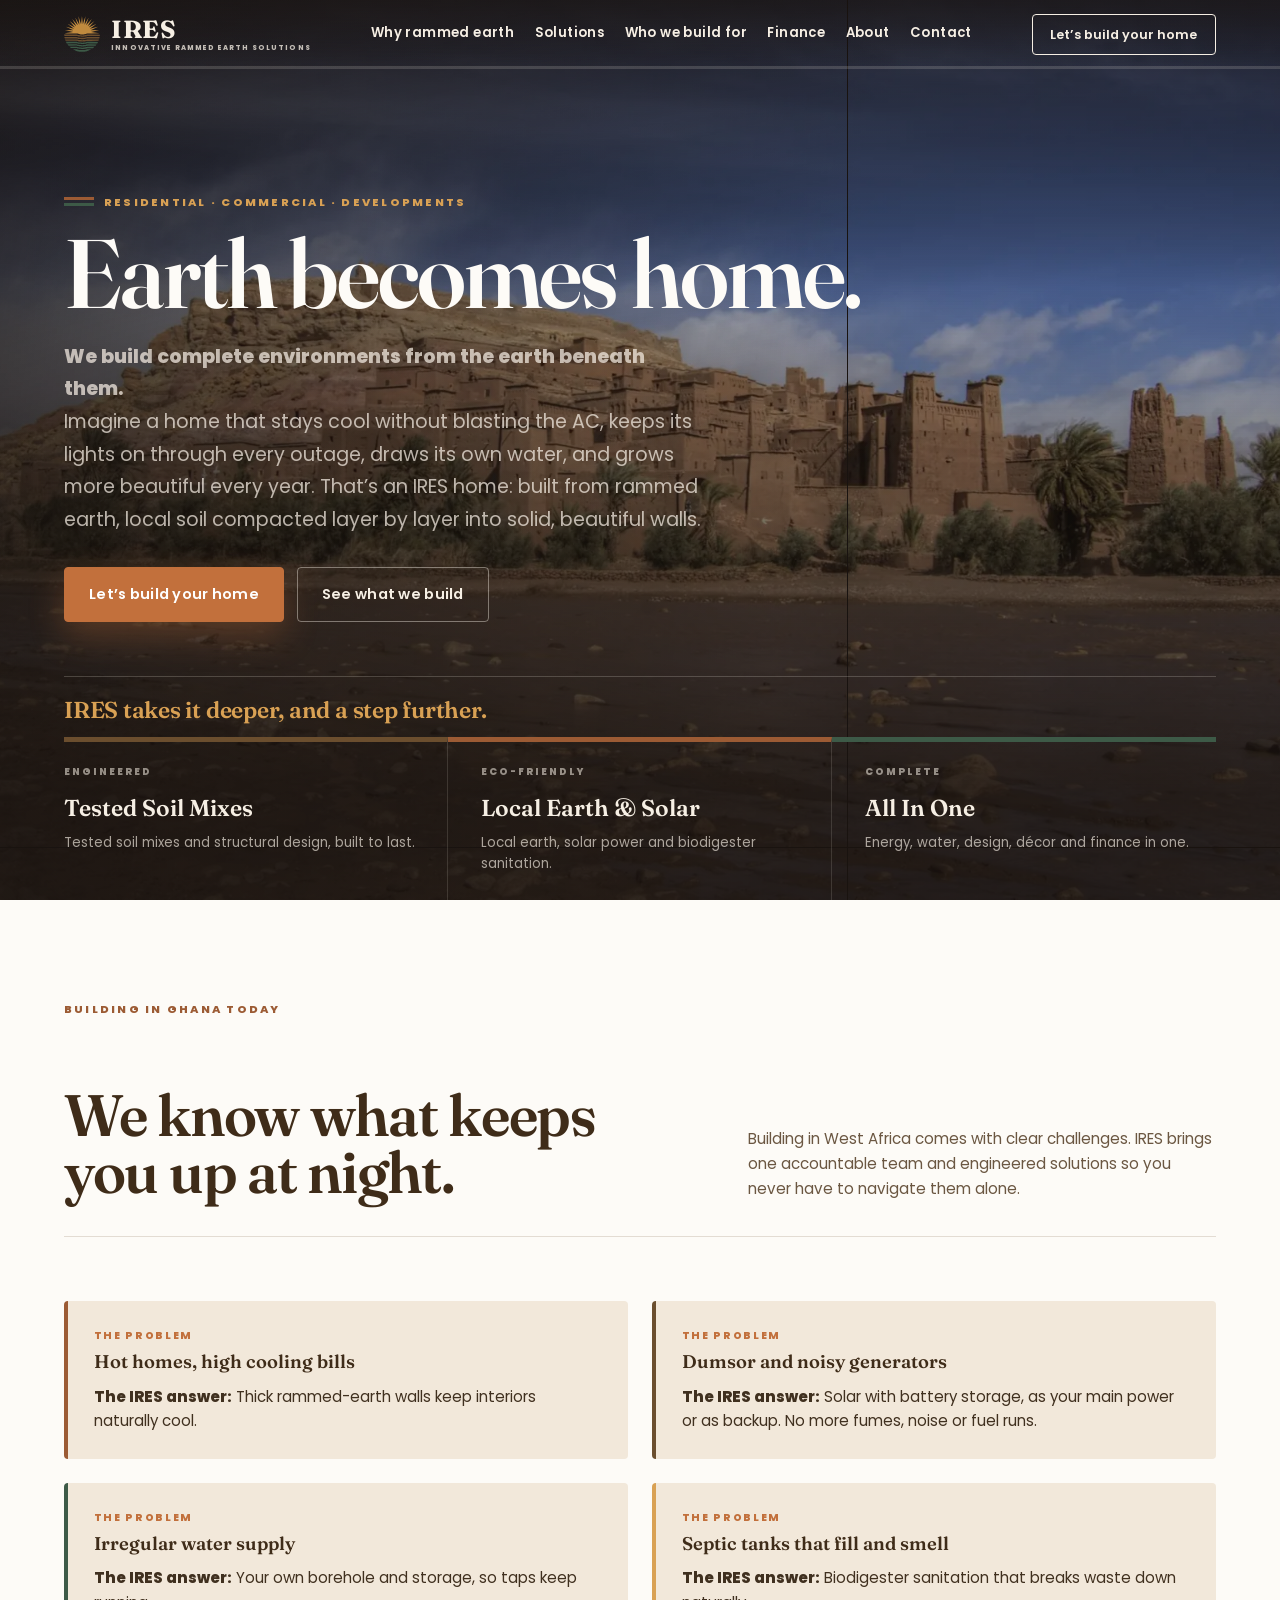
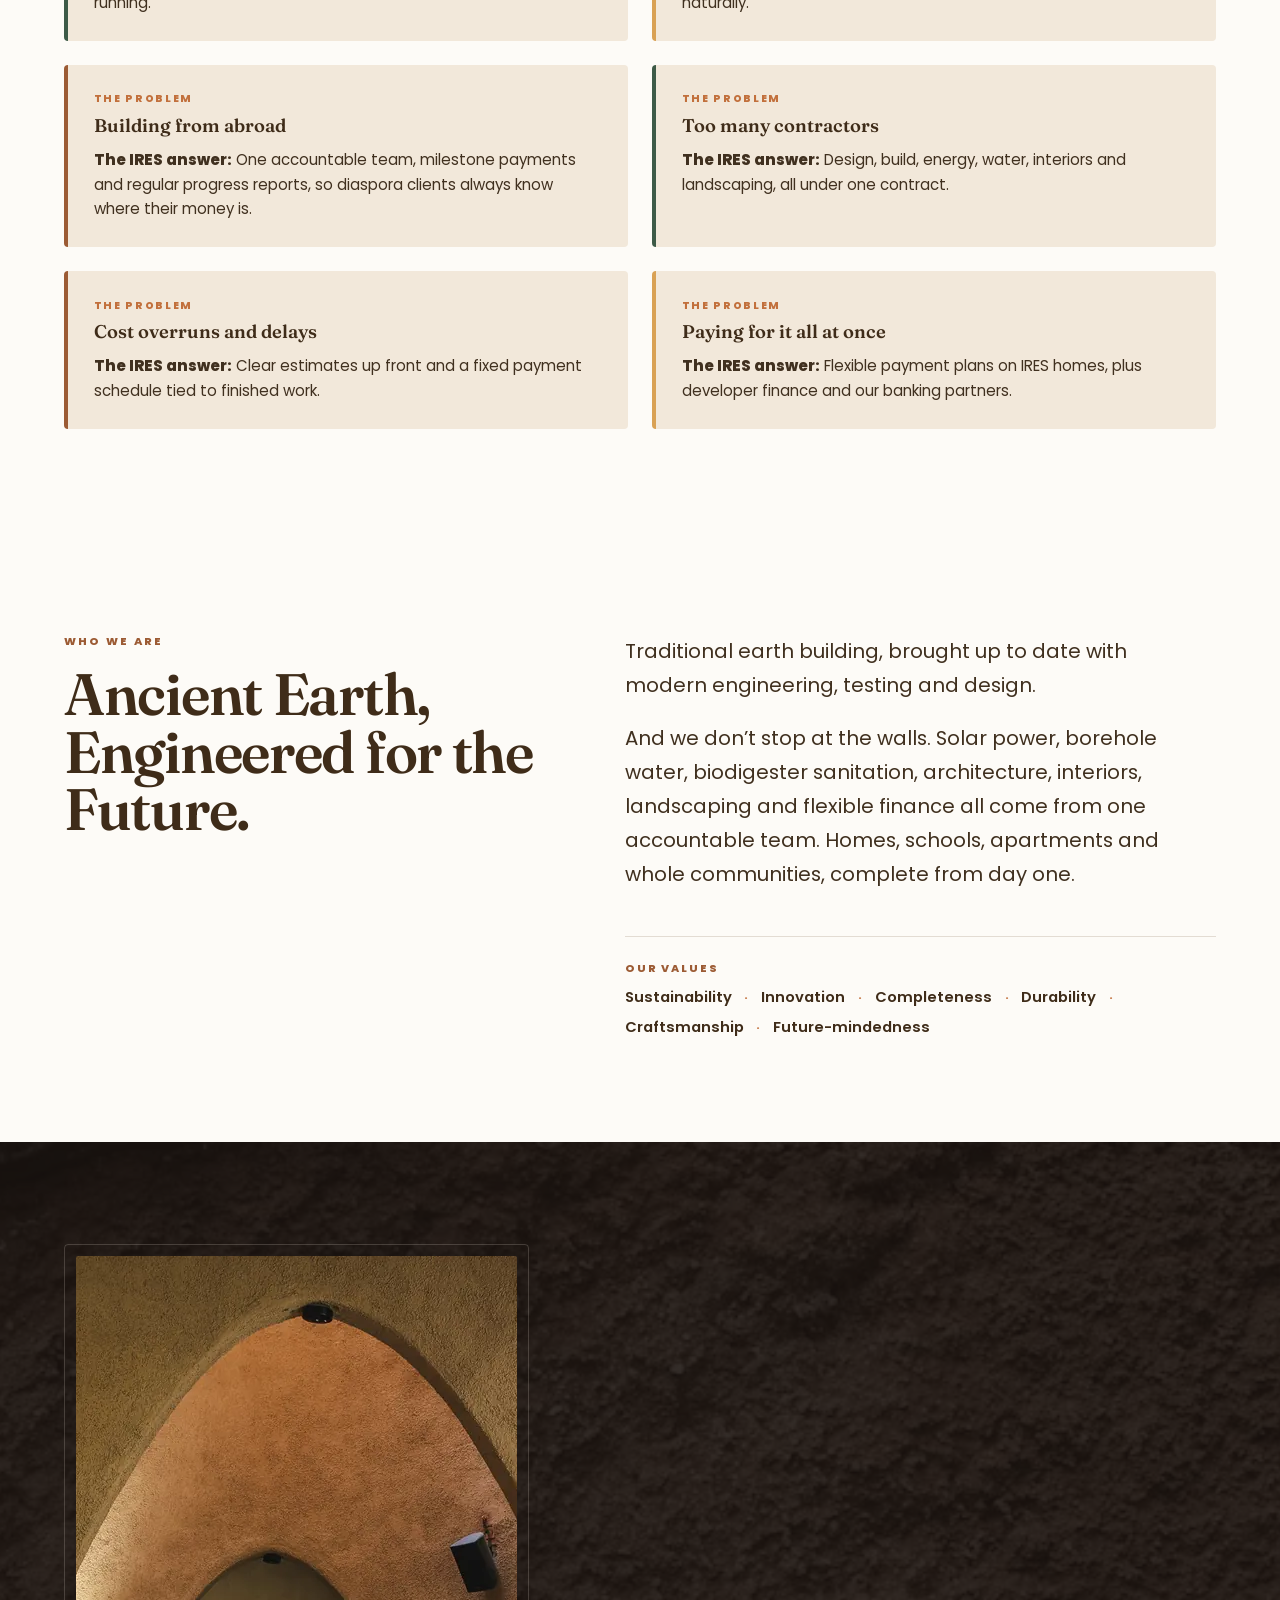
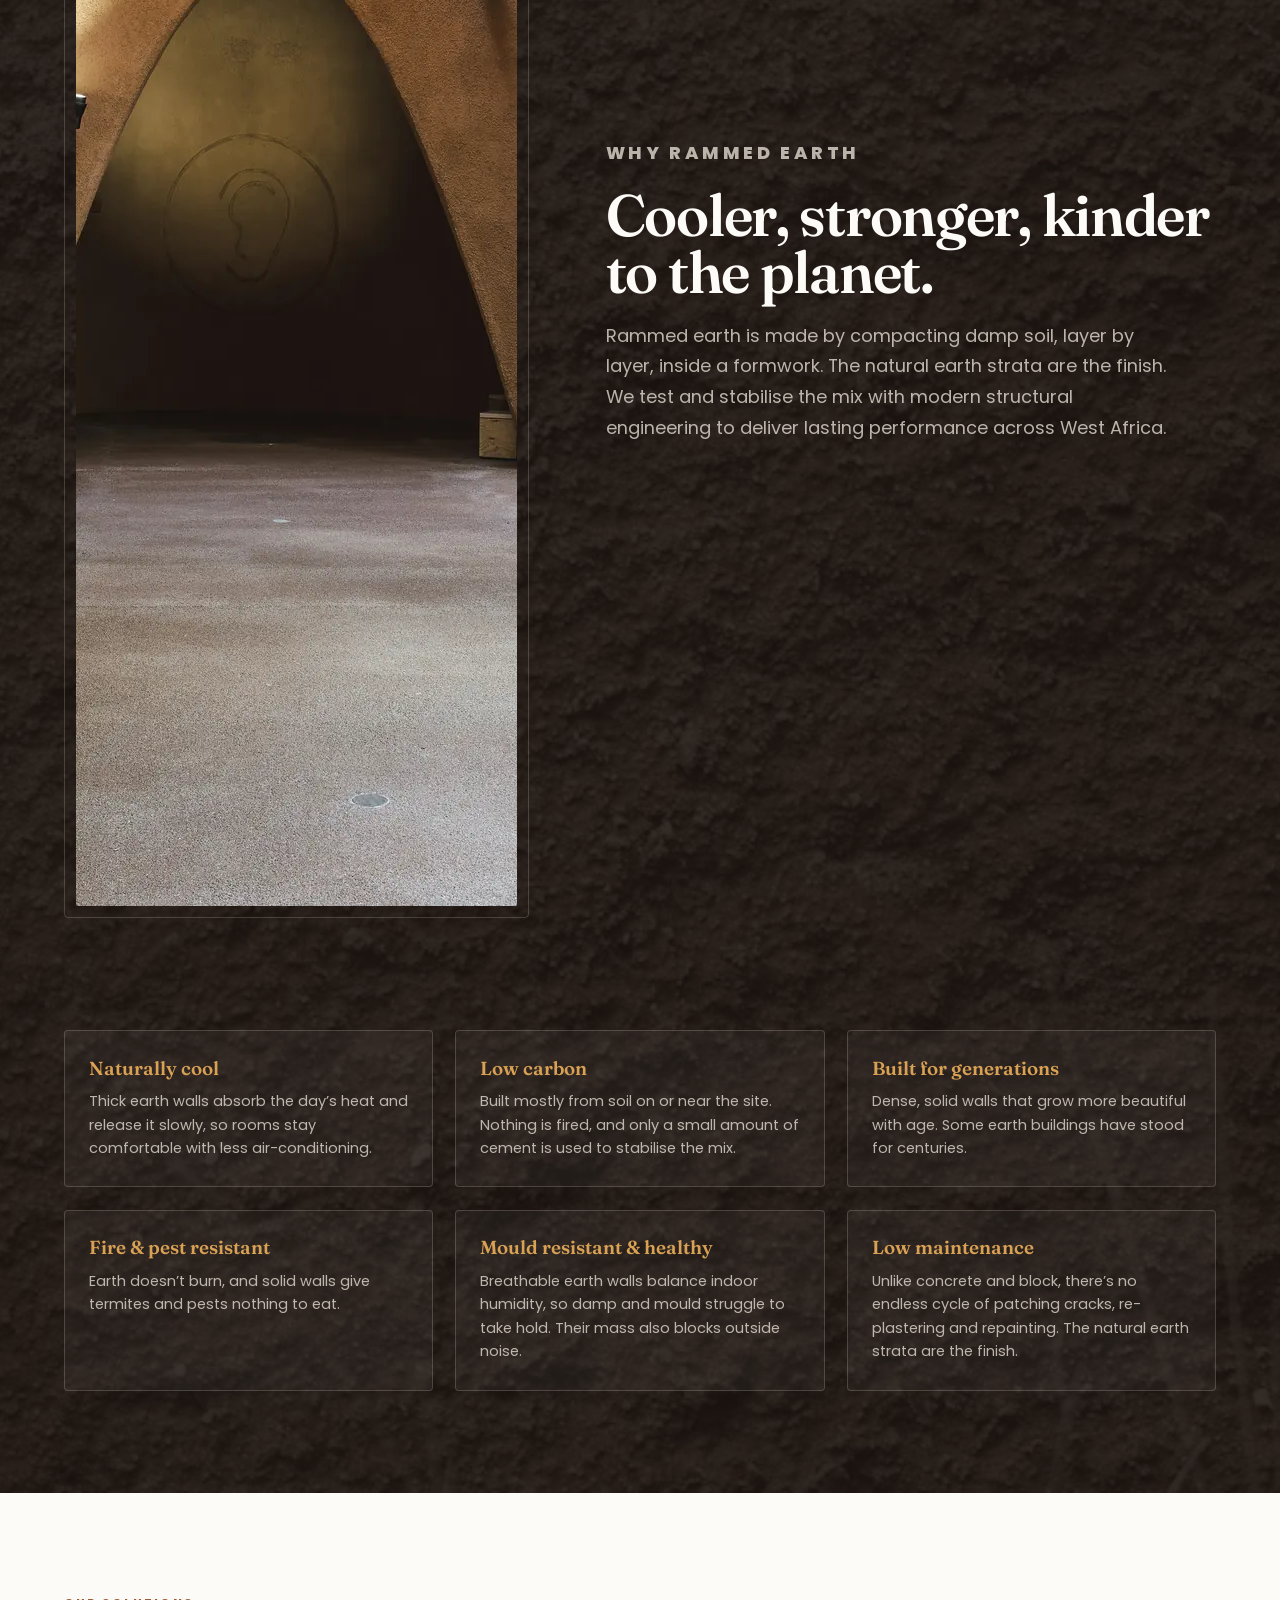
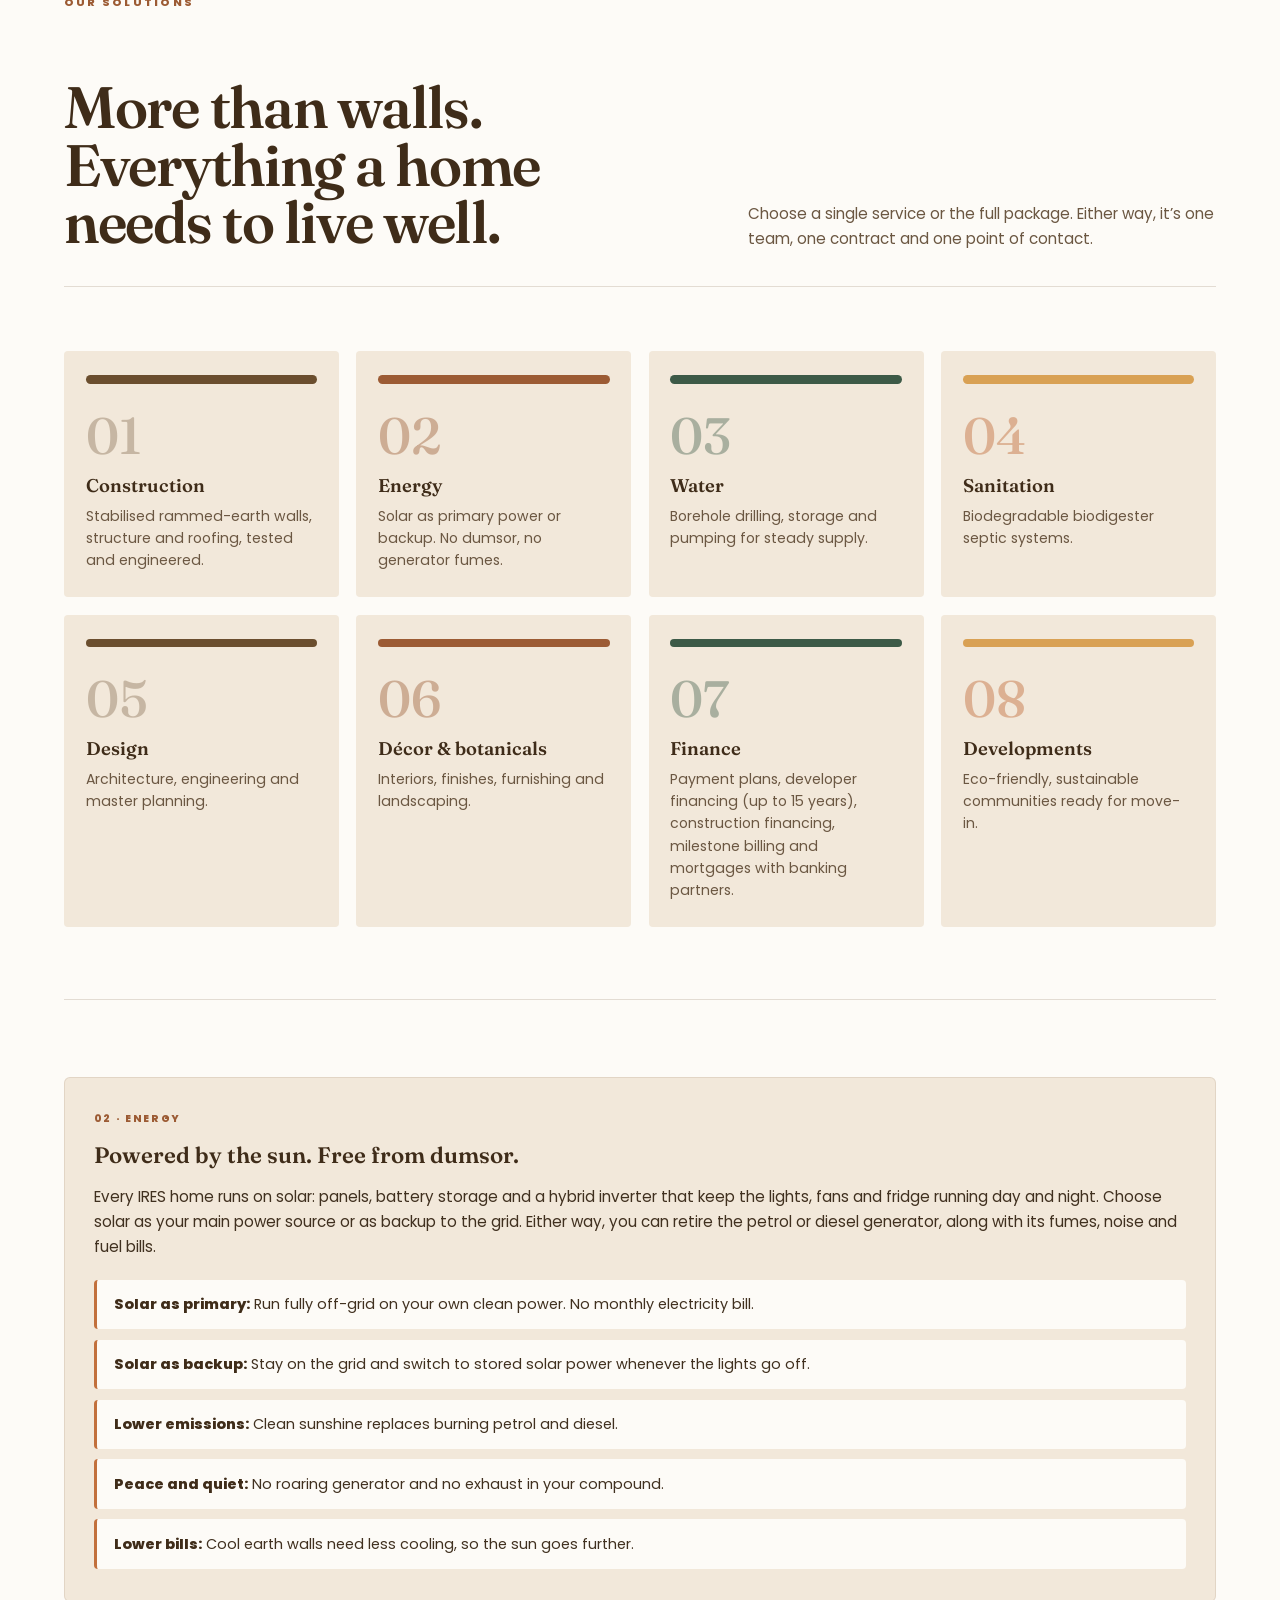
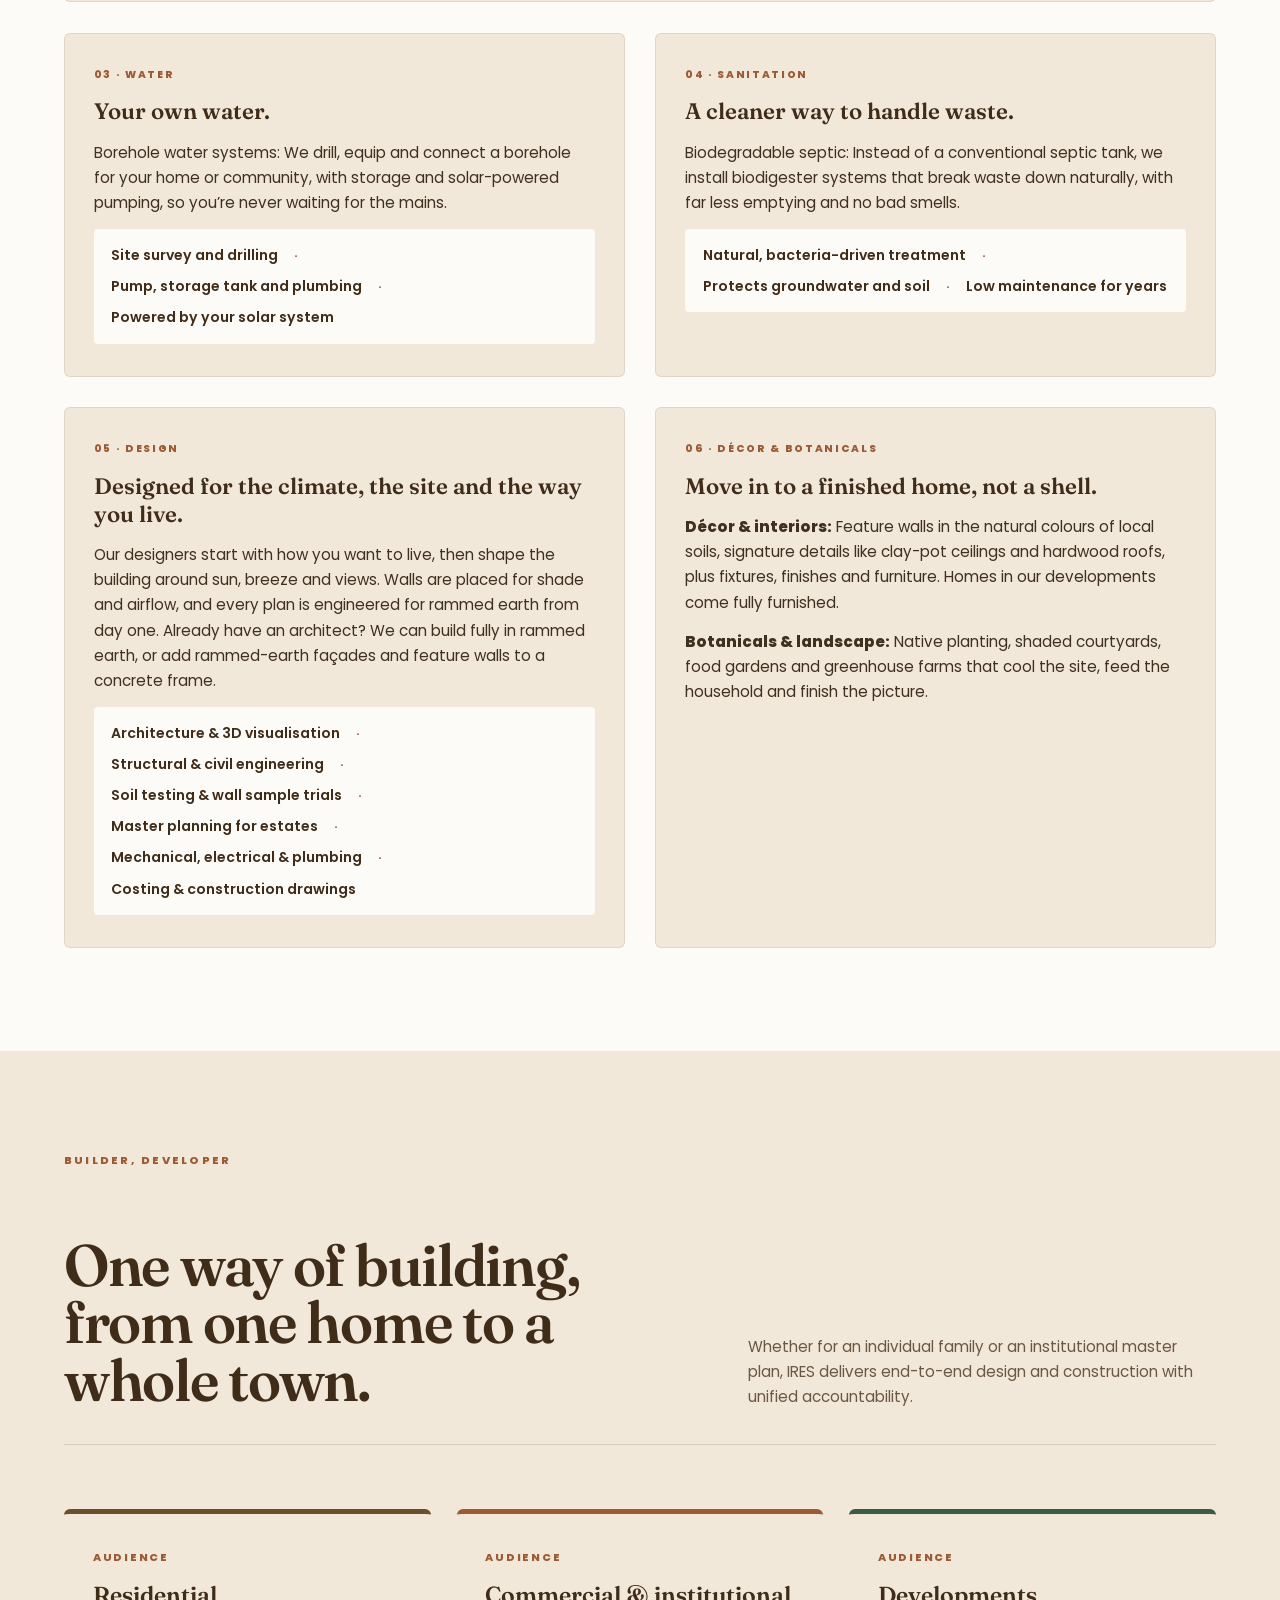
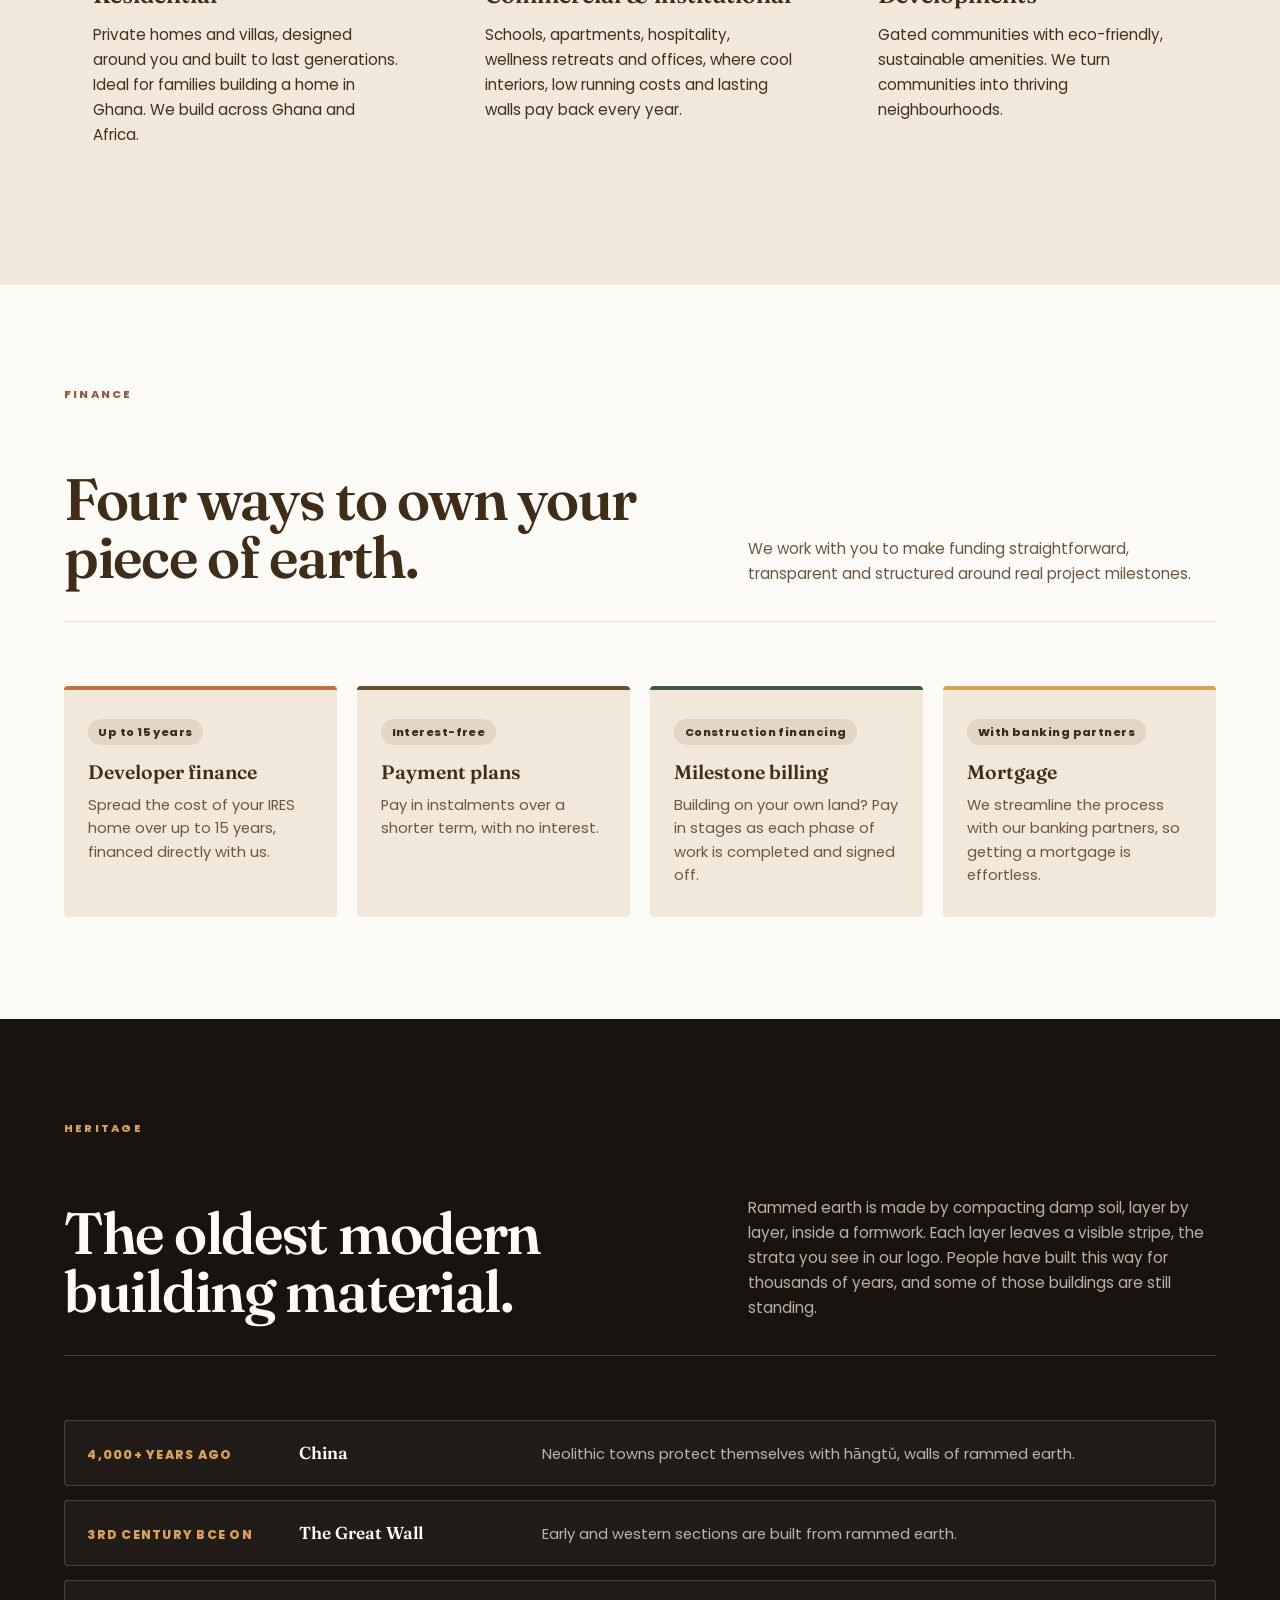
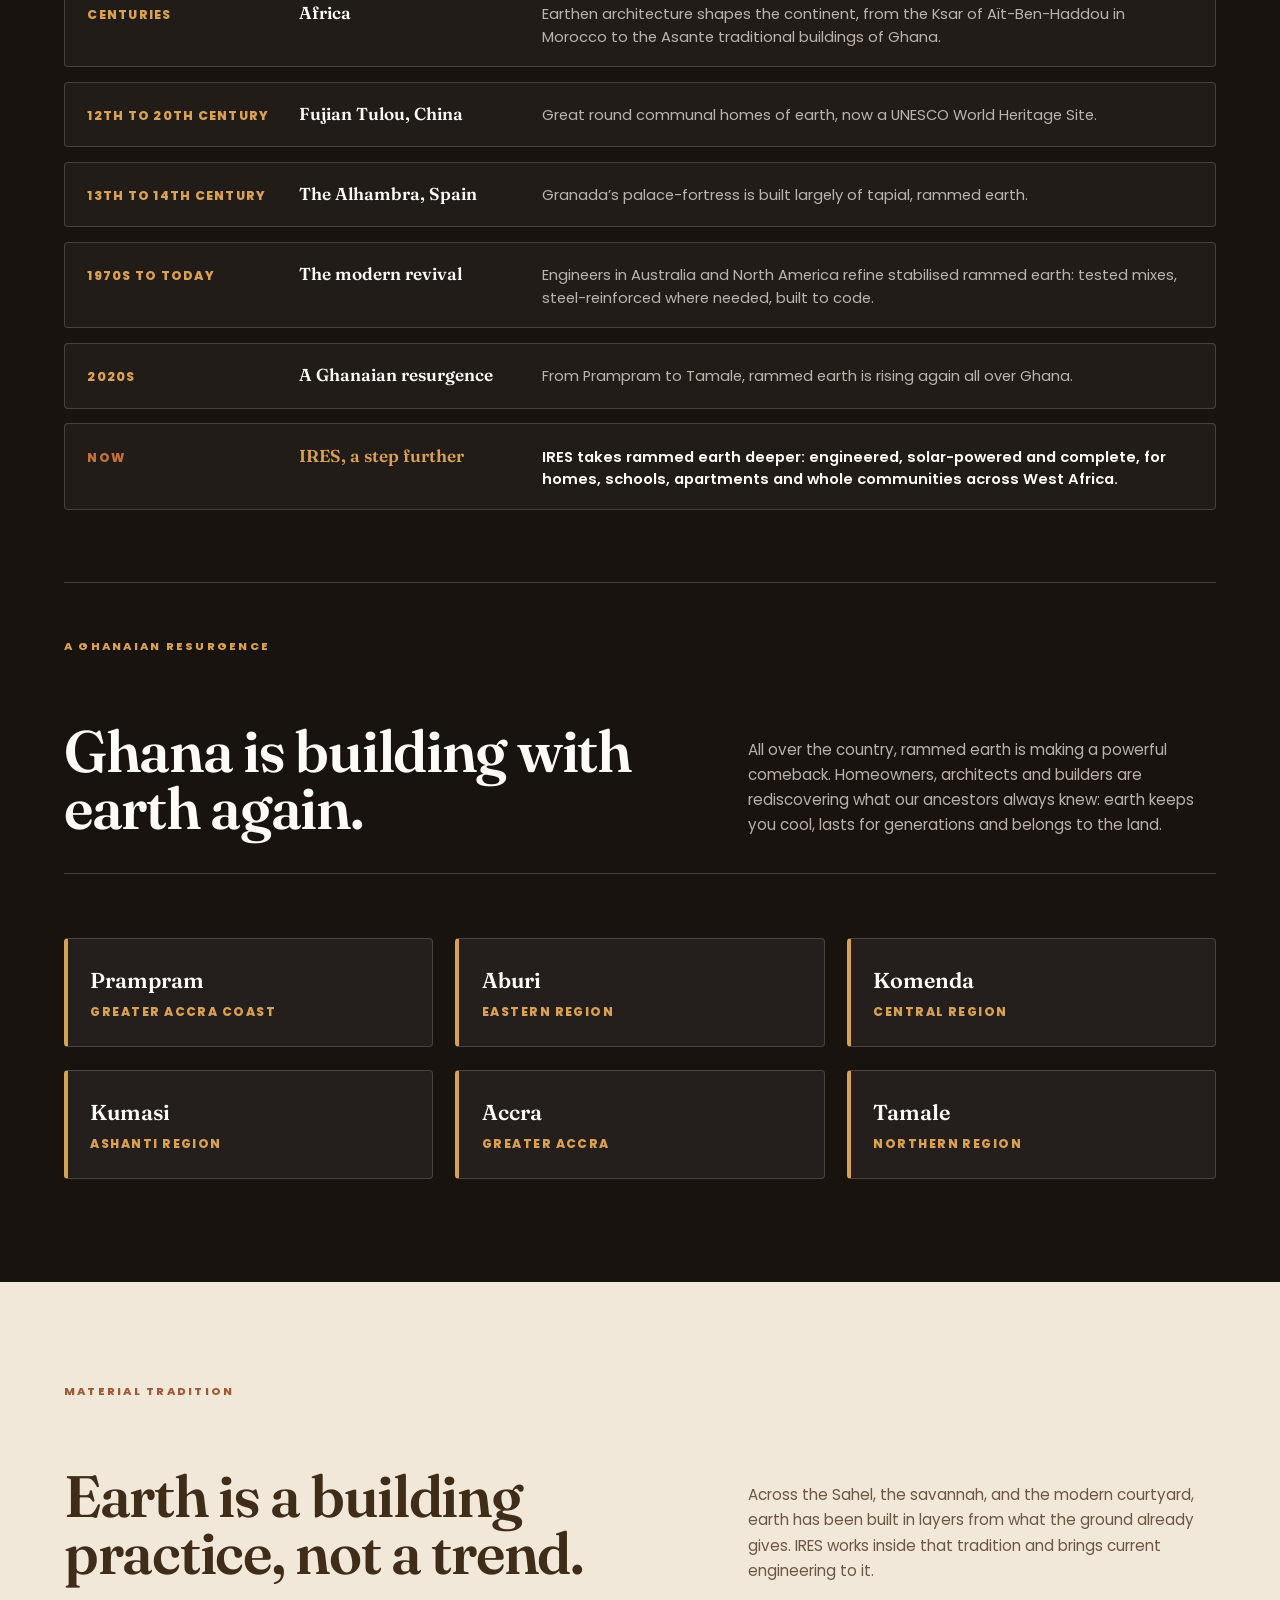
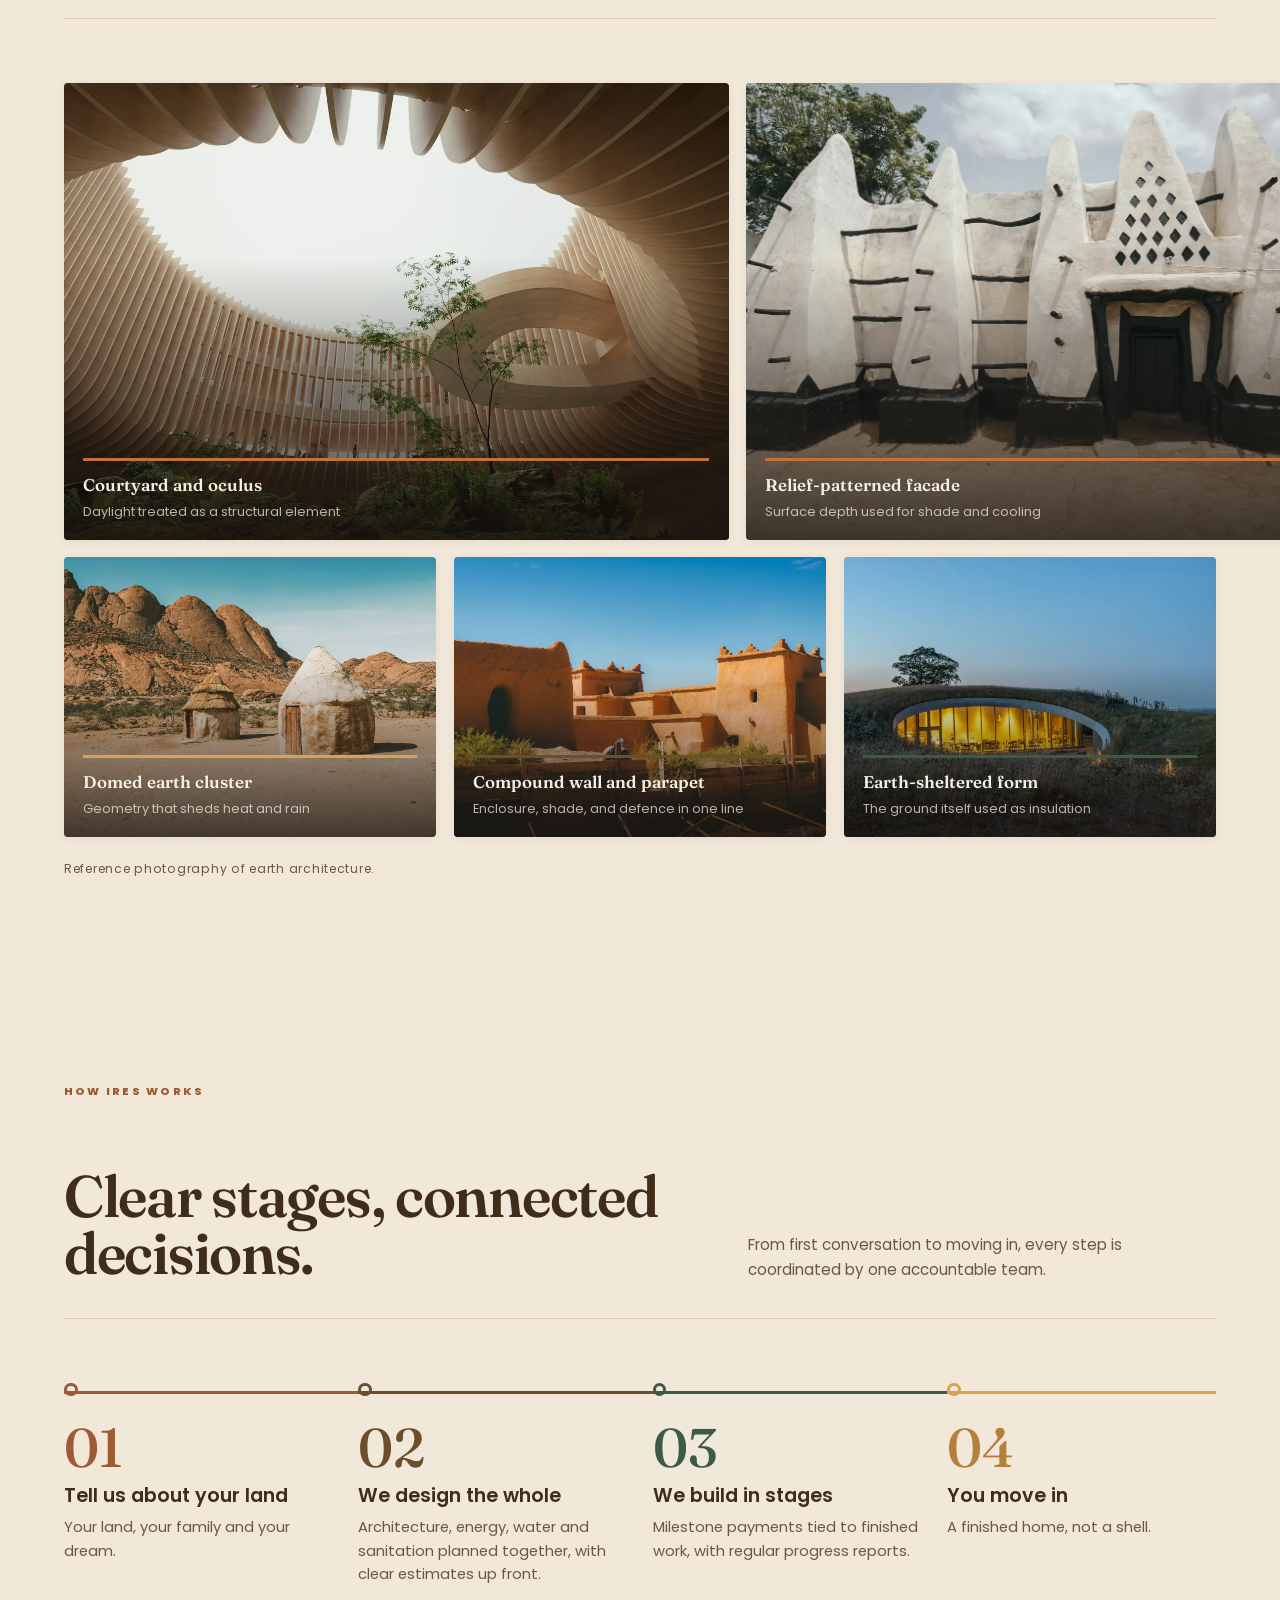
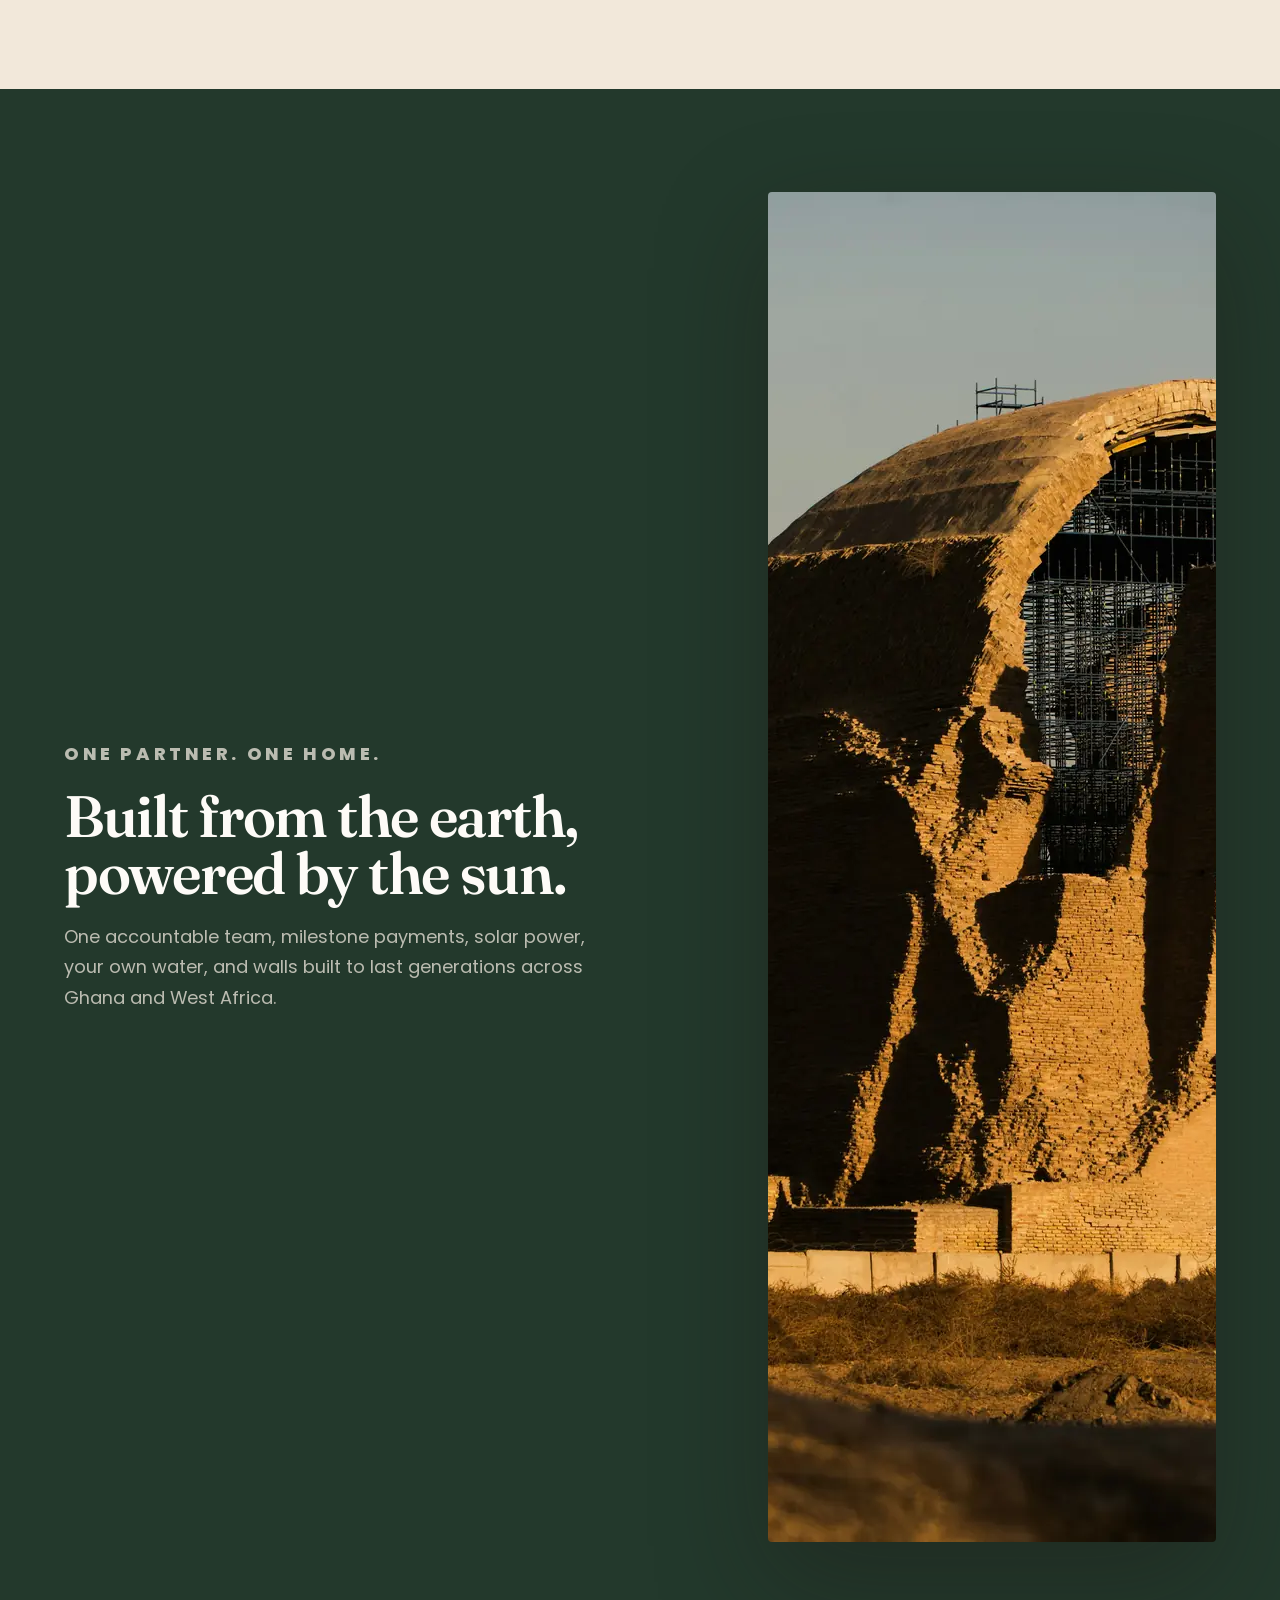
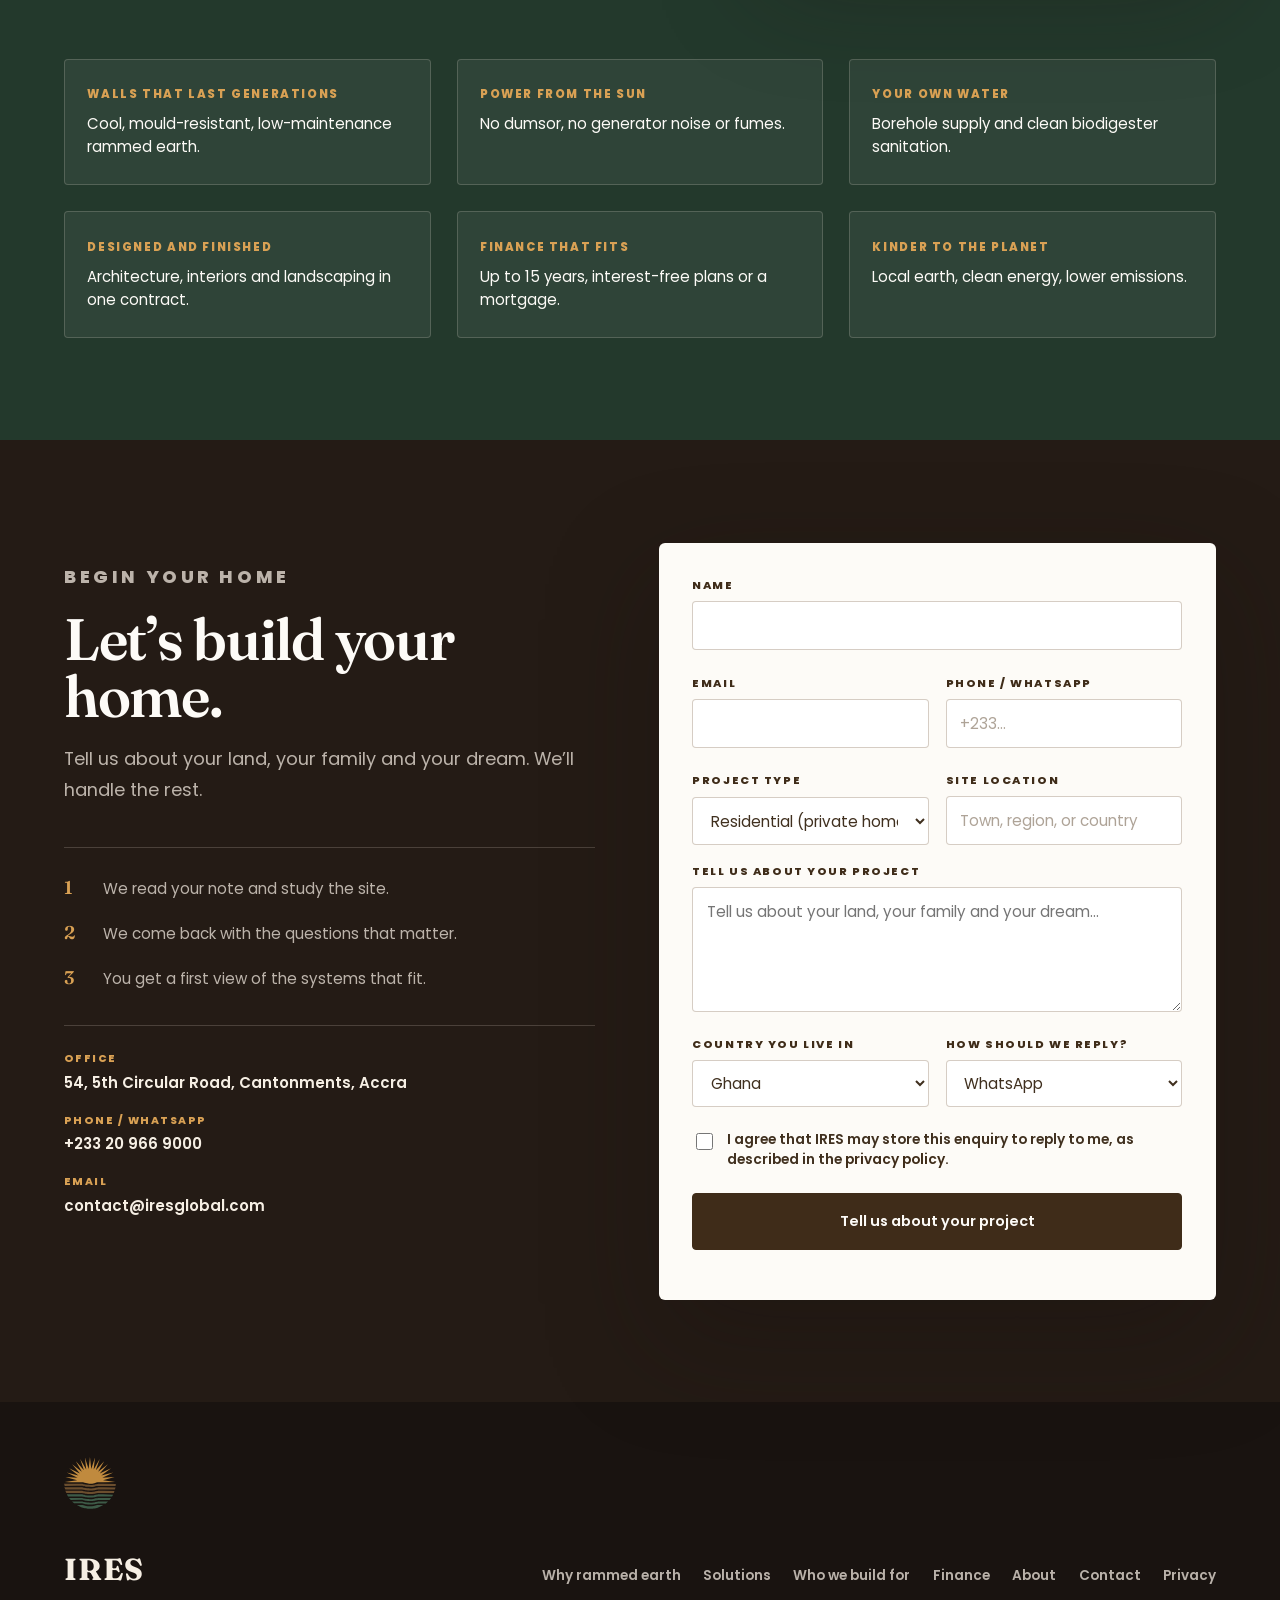
==== commit 5bb497d7: "Remove public account signup from the website. The header no longer links to an account page, and th" ====
--- a/index.html
+++ b/index.html
@@ -43,7 +43,6 @@
         <a href="#finance">Finance</a>
         <a href="#about">About</a>
         <a href="#contact">Contact</a>
-        <a href="account.html">Account</a>
       </nav>
 
       <a class="nav-cta" href="#contact">Let’s build your home</a>
--- a/styles.css
+++ b/styles.css
@@ -1327,7 +1327,10 @@
   list-style: disc;
 }
 
-.text-button {
+.text-button,
+.contact-form .text-button {
+  display: inline;
+  min-height: 0;
   padding: 0;
   border: 0;
   background: none;
@@ -1337,6 +1340,13 @@
   cursor: pointer;
   text-decoration: underline;
   text-underline-offset: 0.18em;
+}
+
+.contact-form .text-button:hover {
+  background: none;
+  border-color: transparent;
+  color: var(--clay-hot);
+  transform: none;
 }
 
 .legal .contact-form {
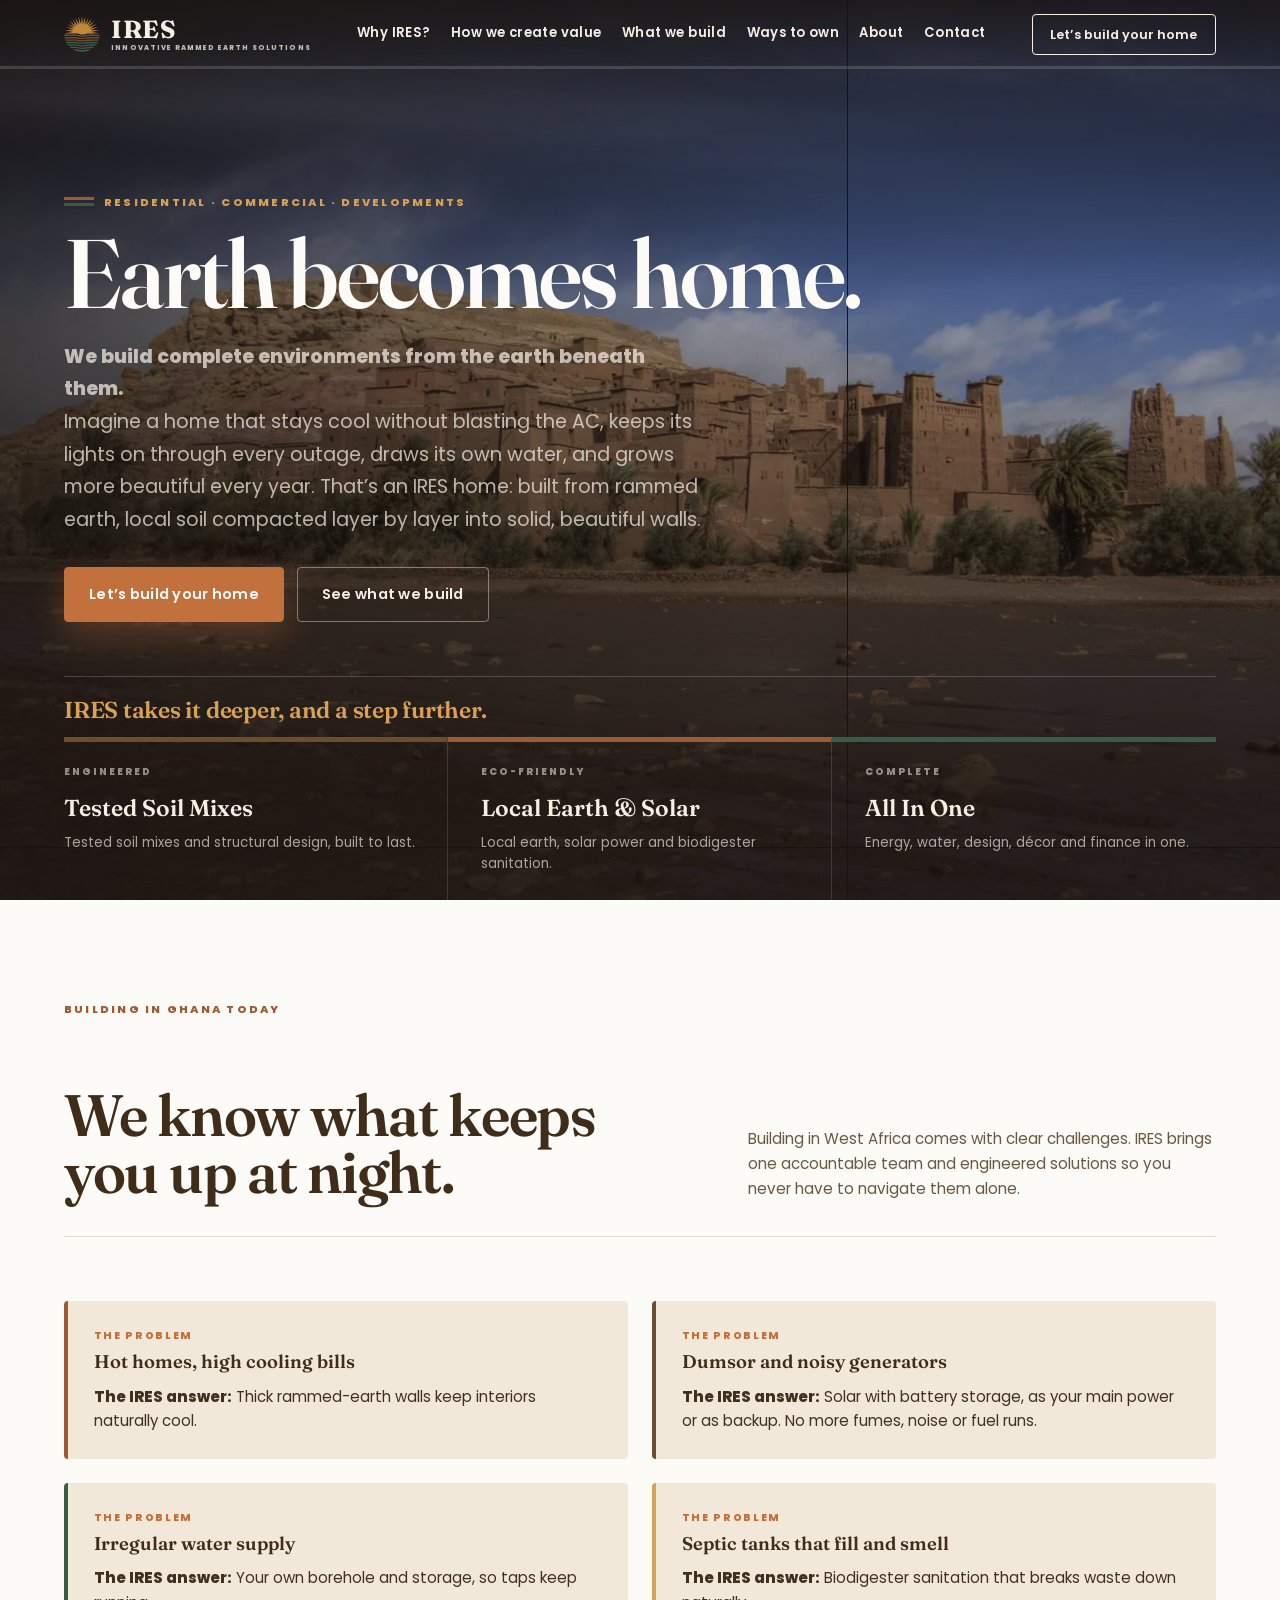
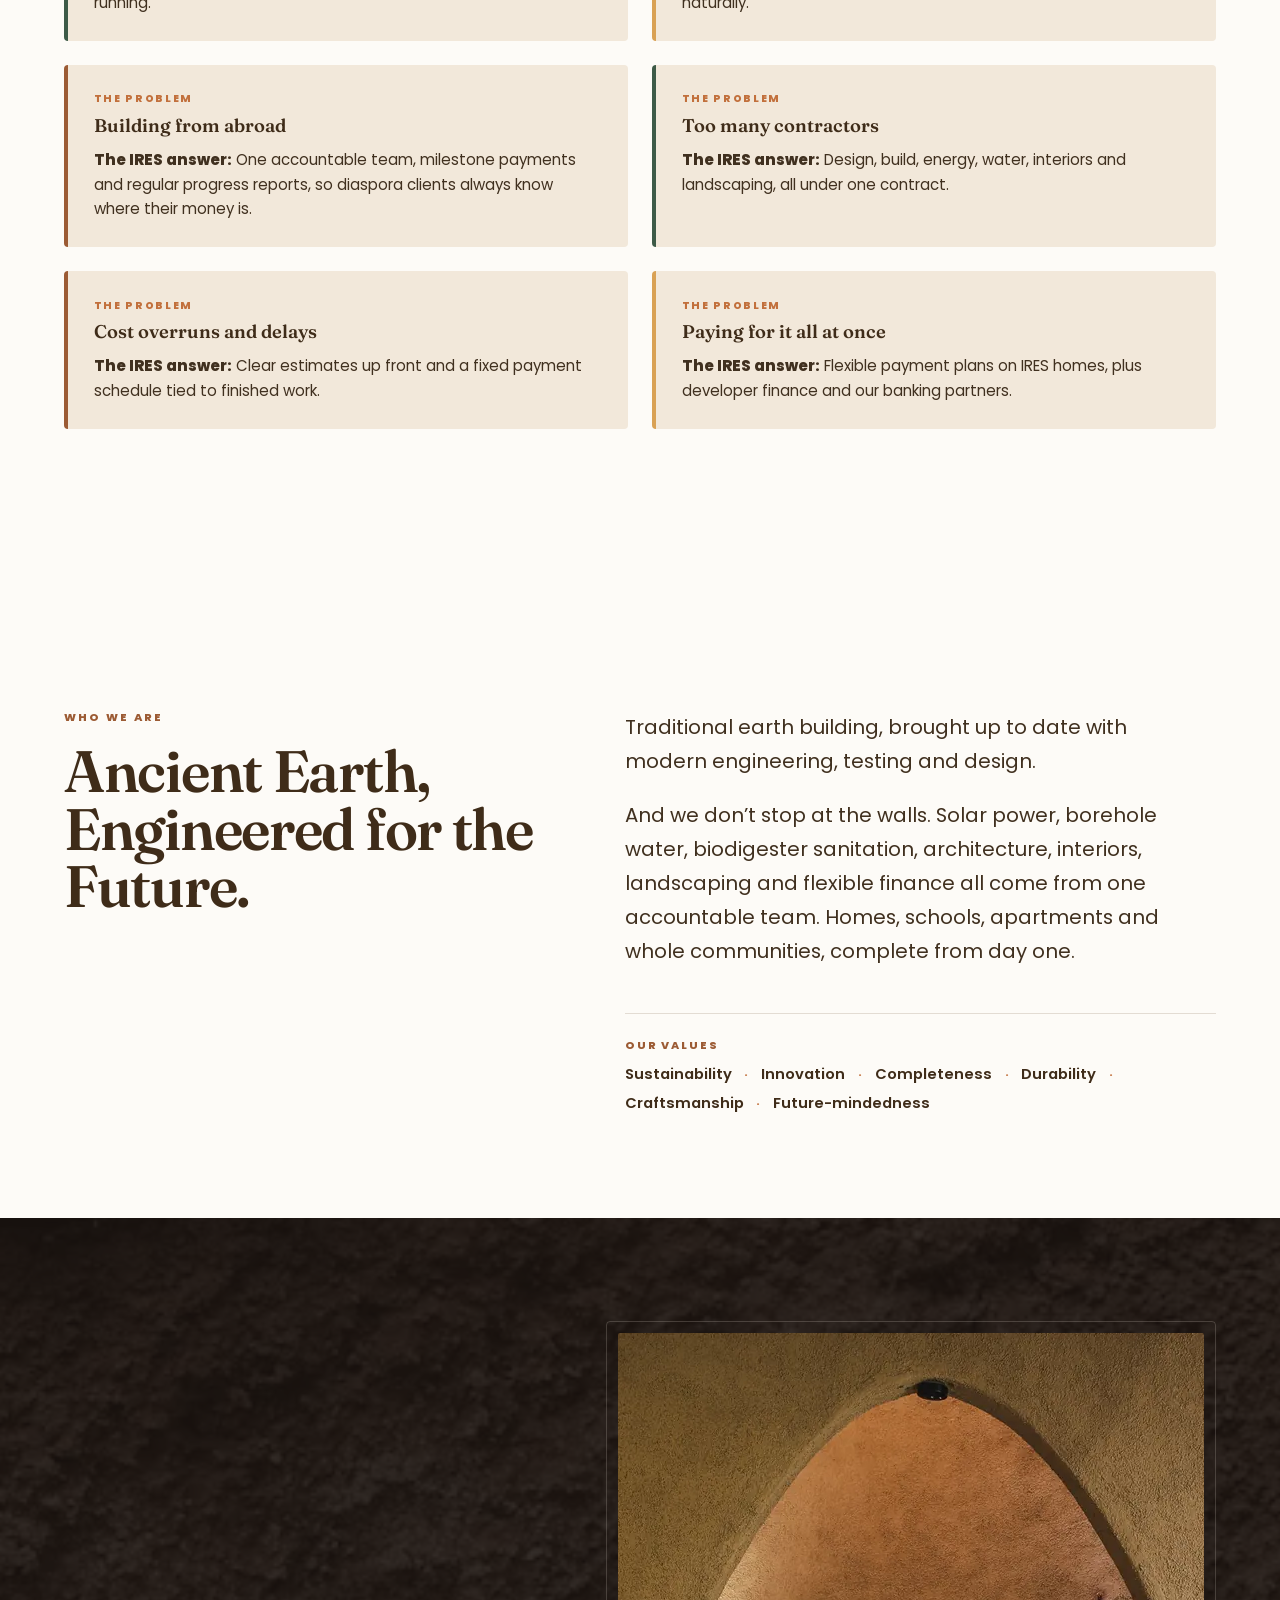
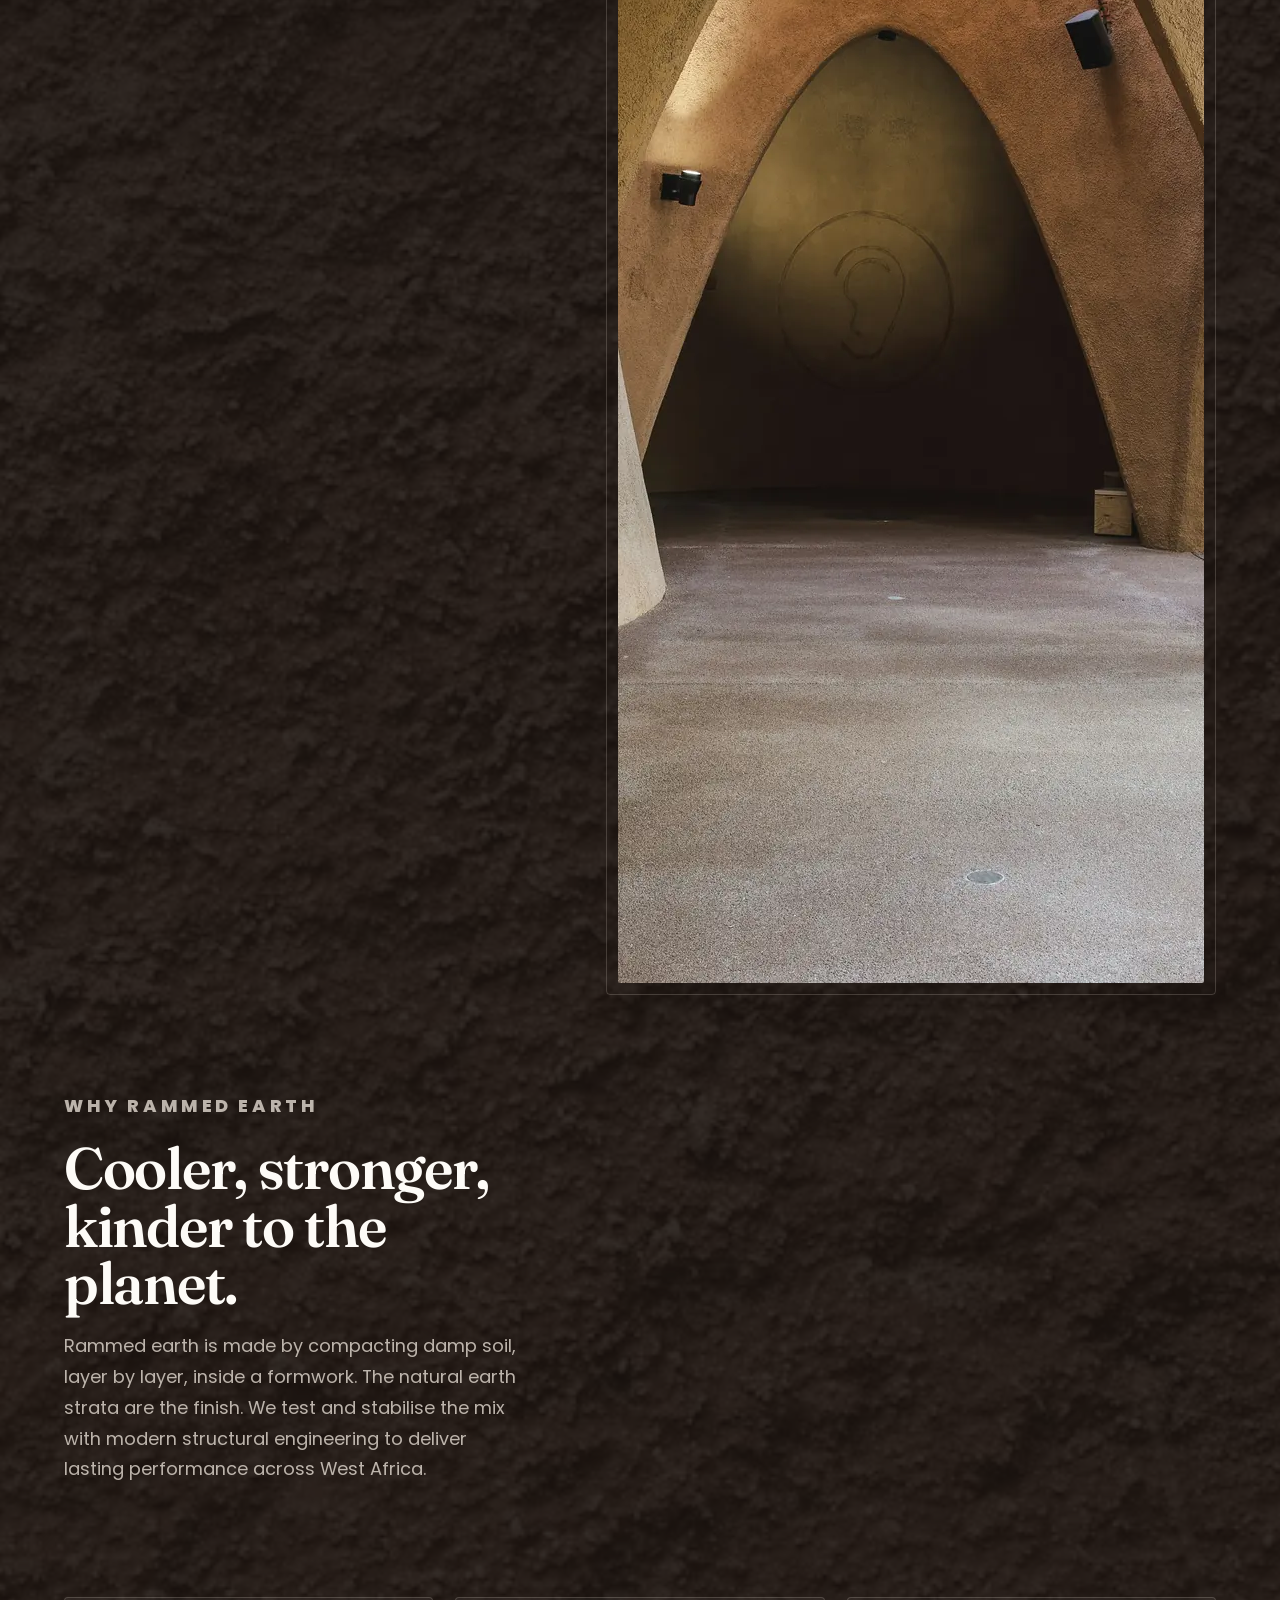
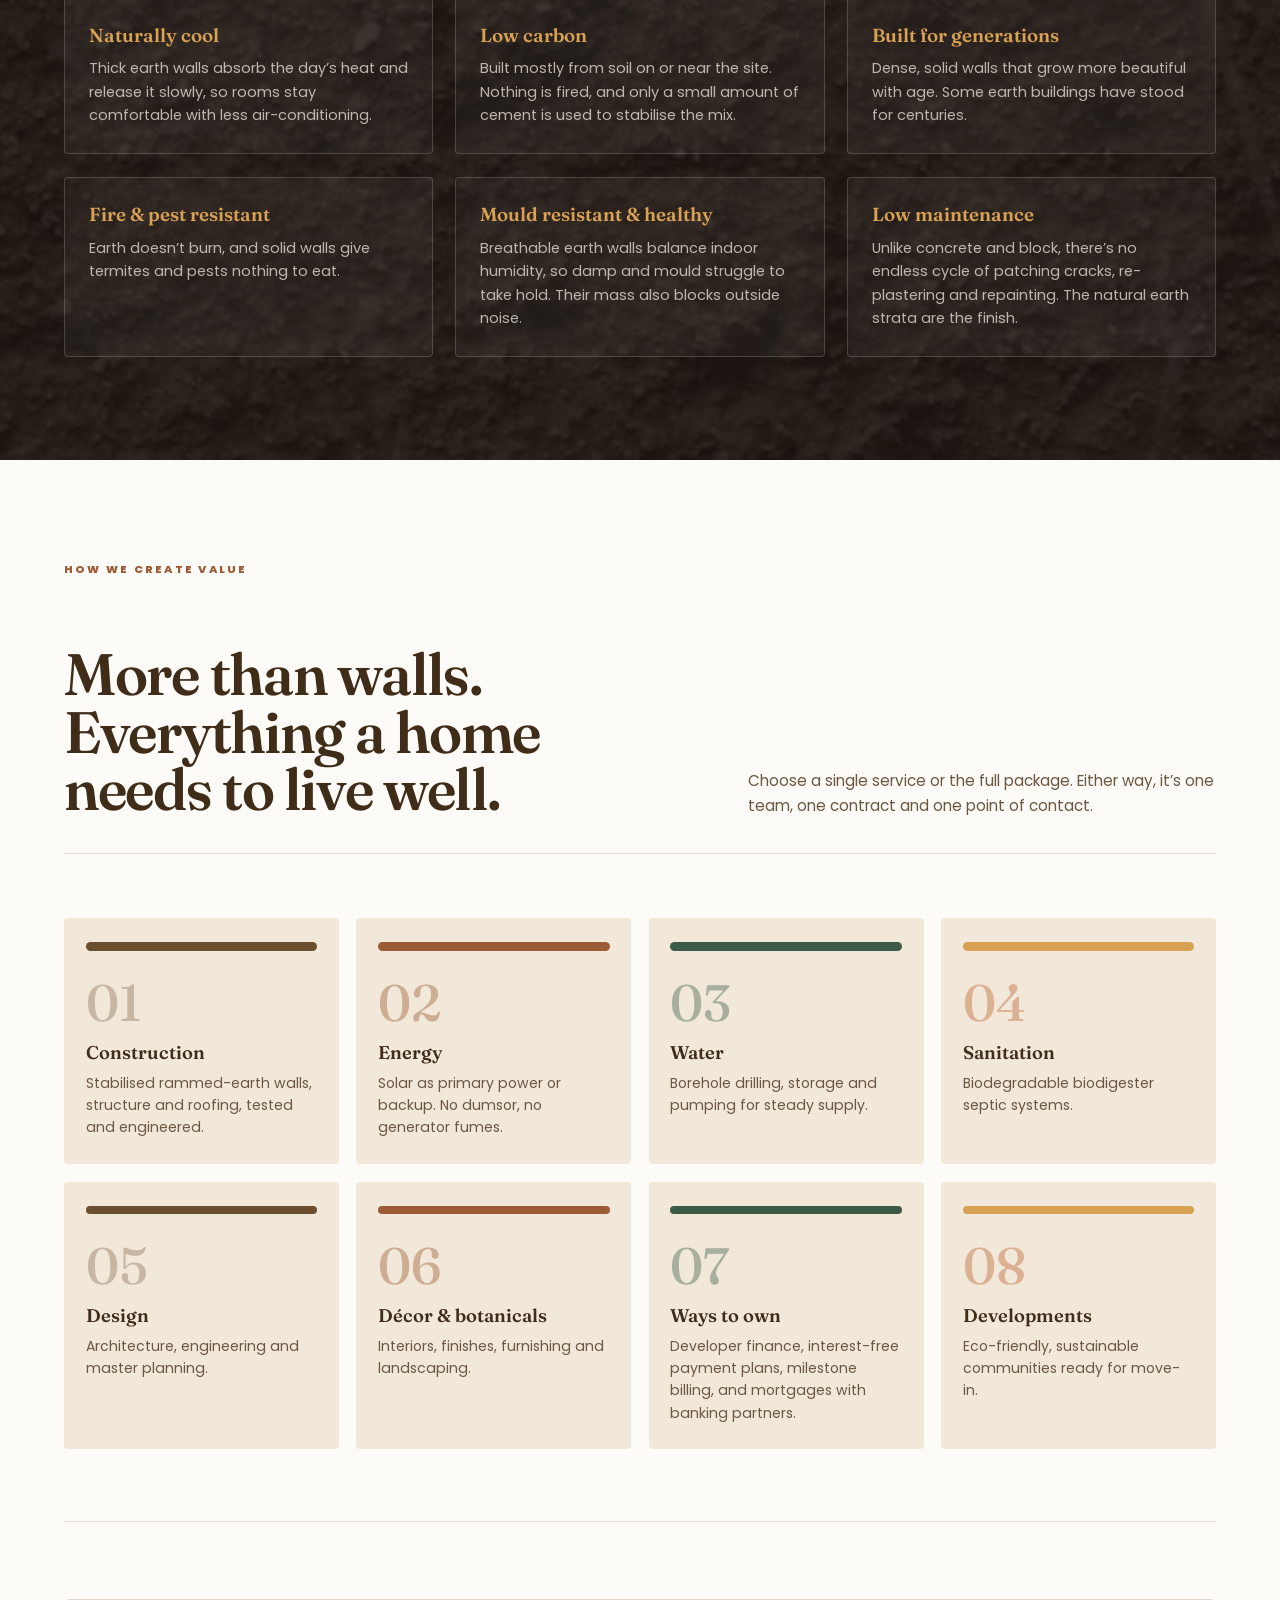
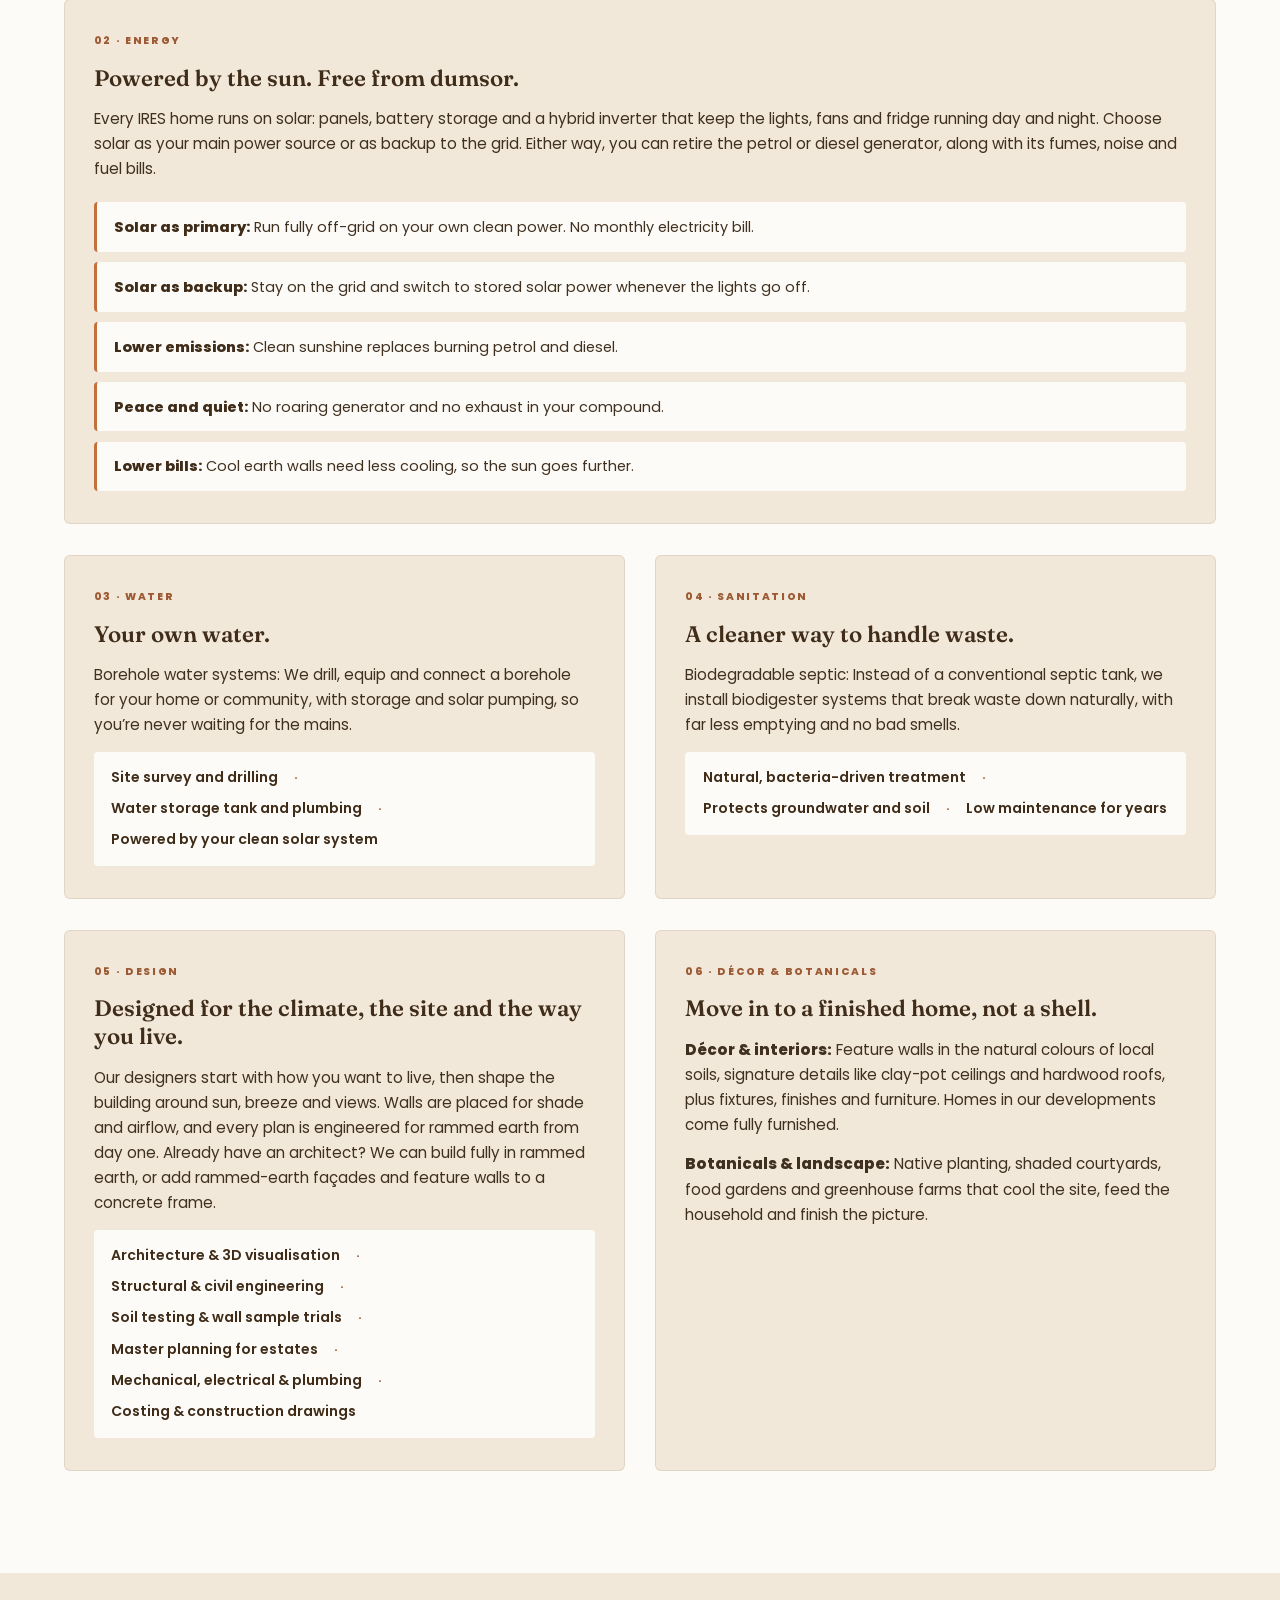
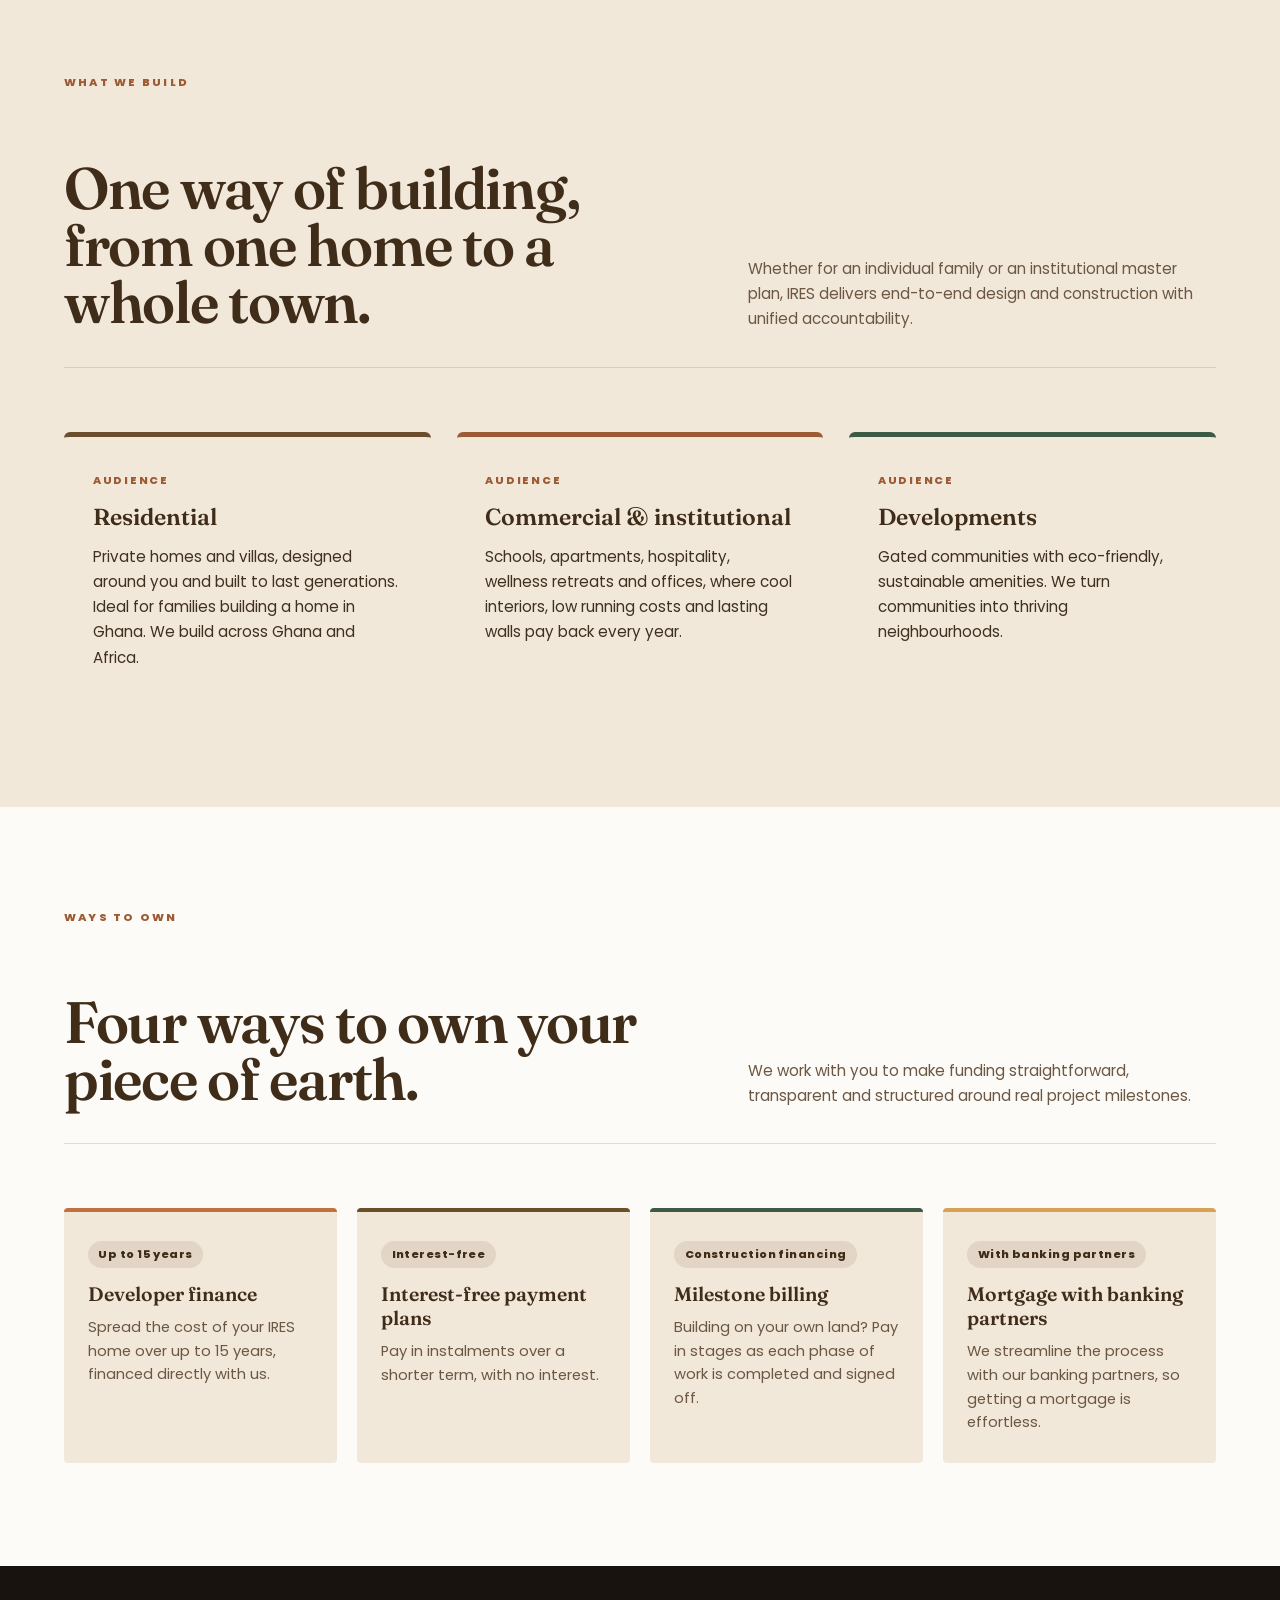
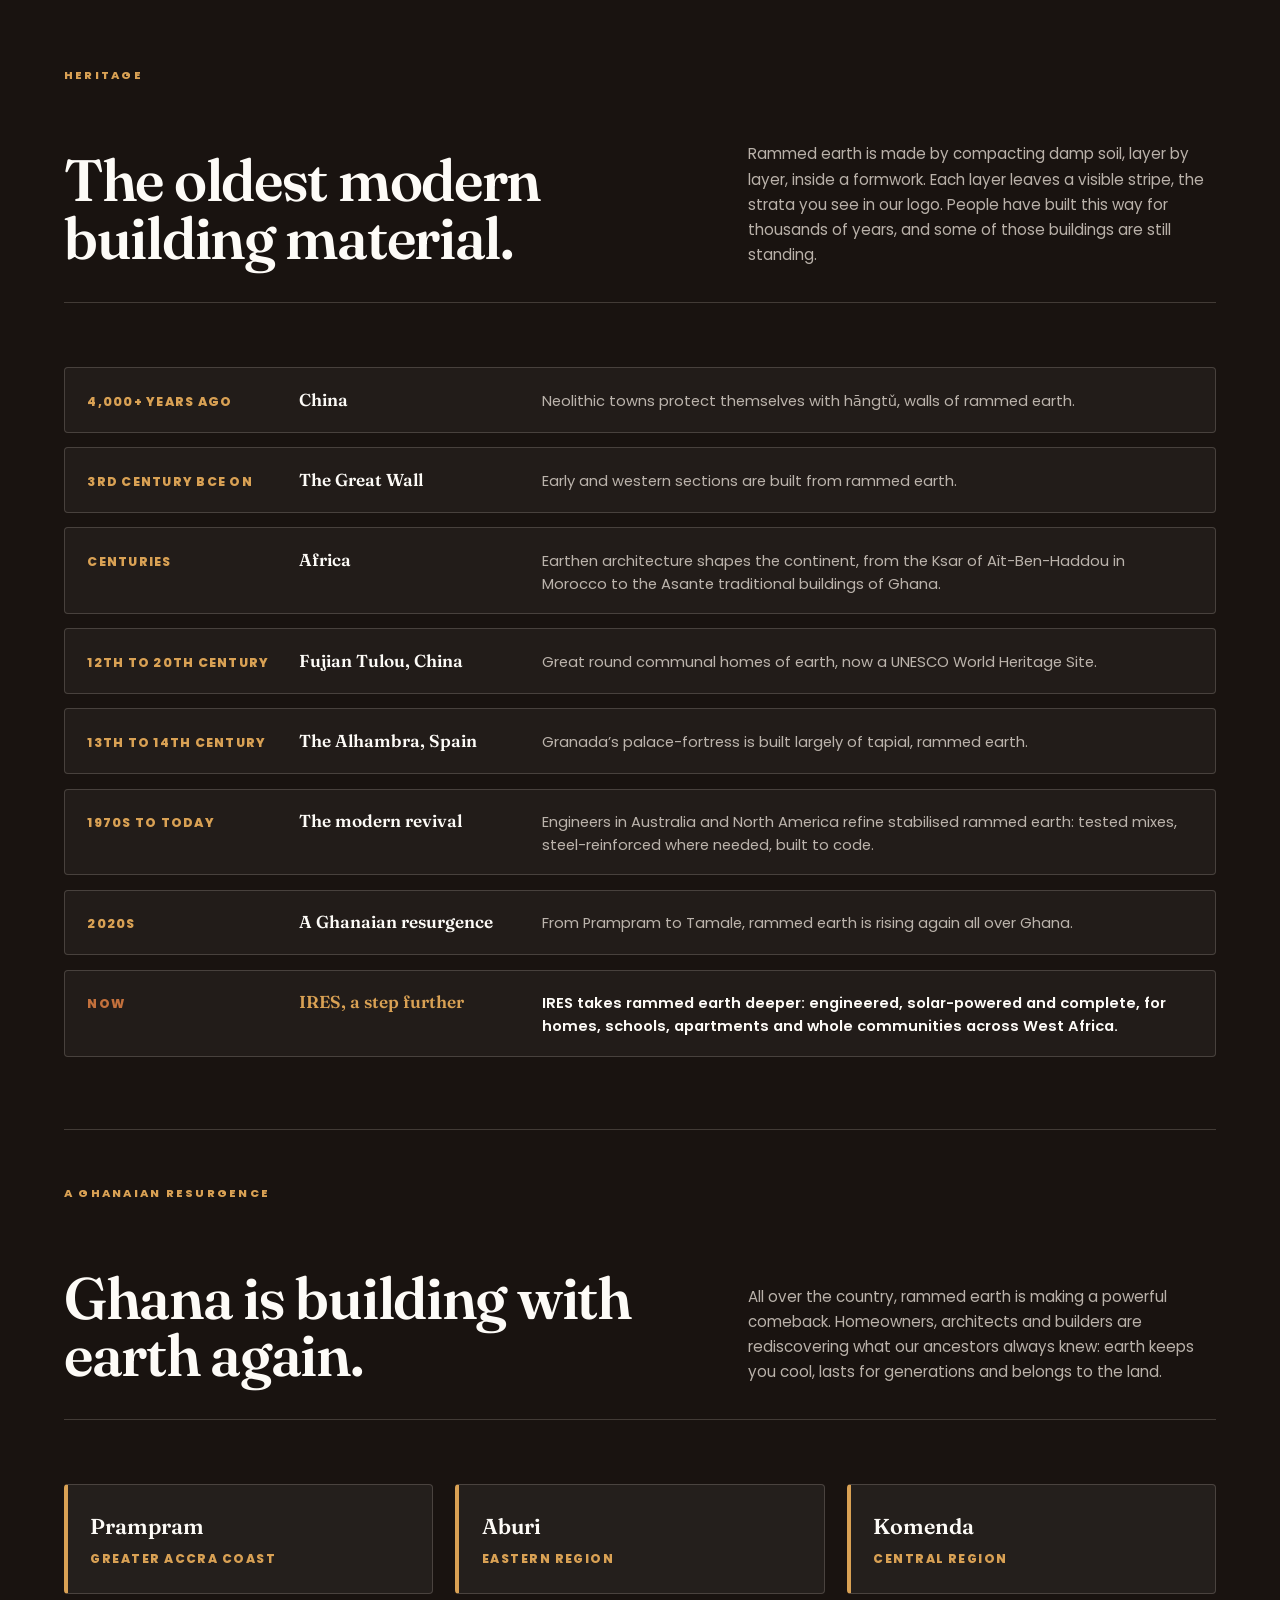
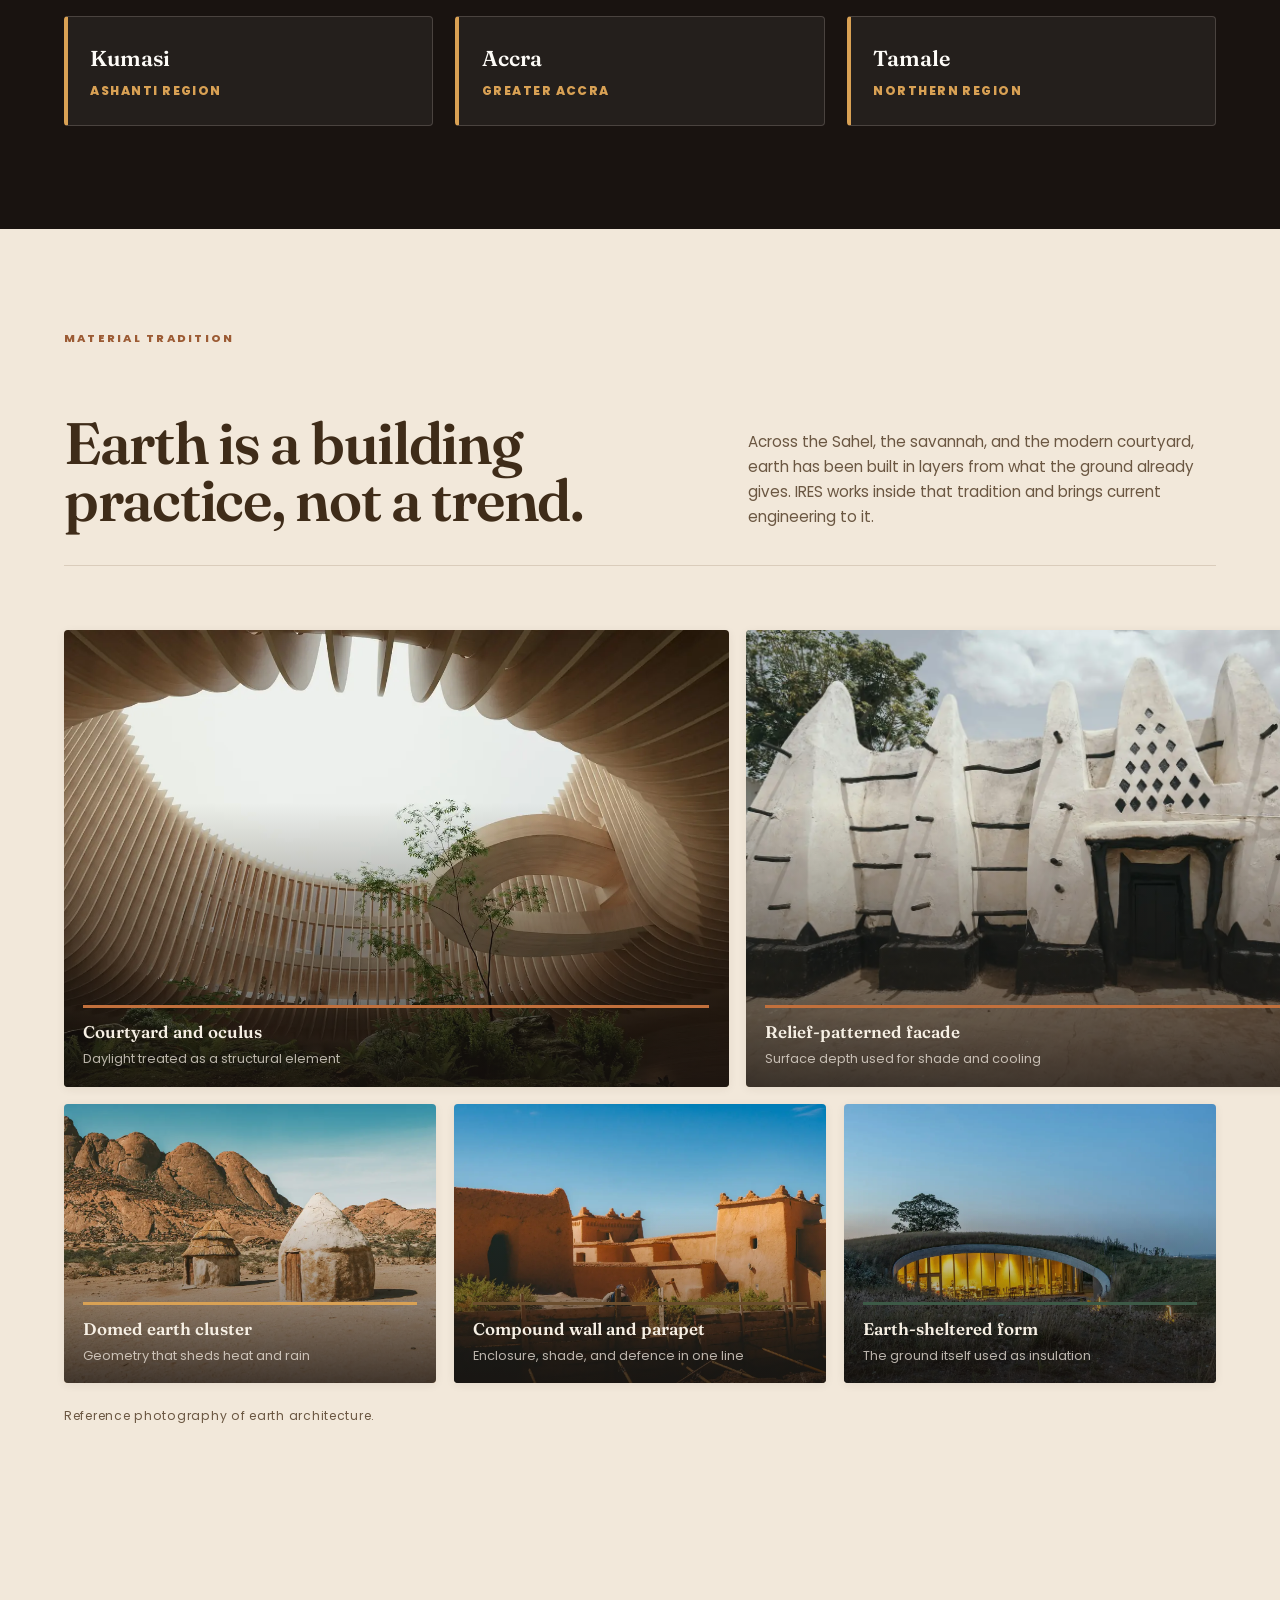
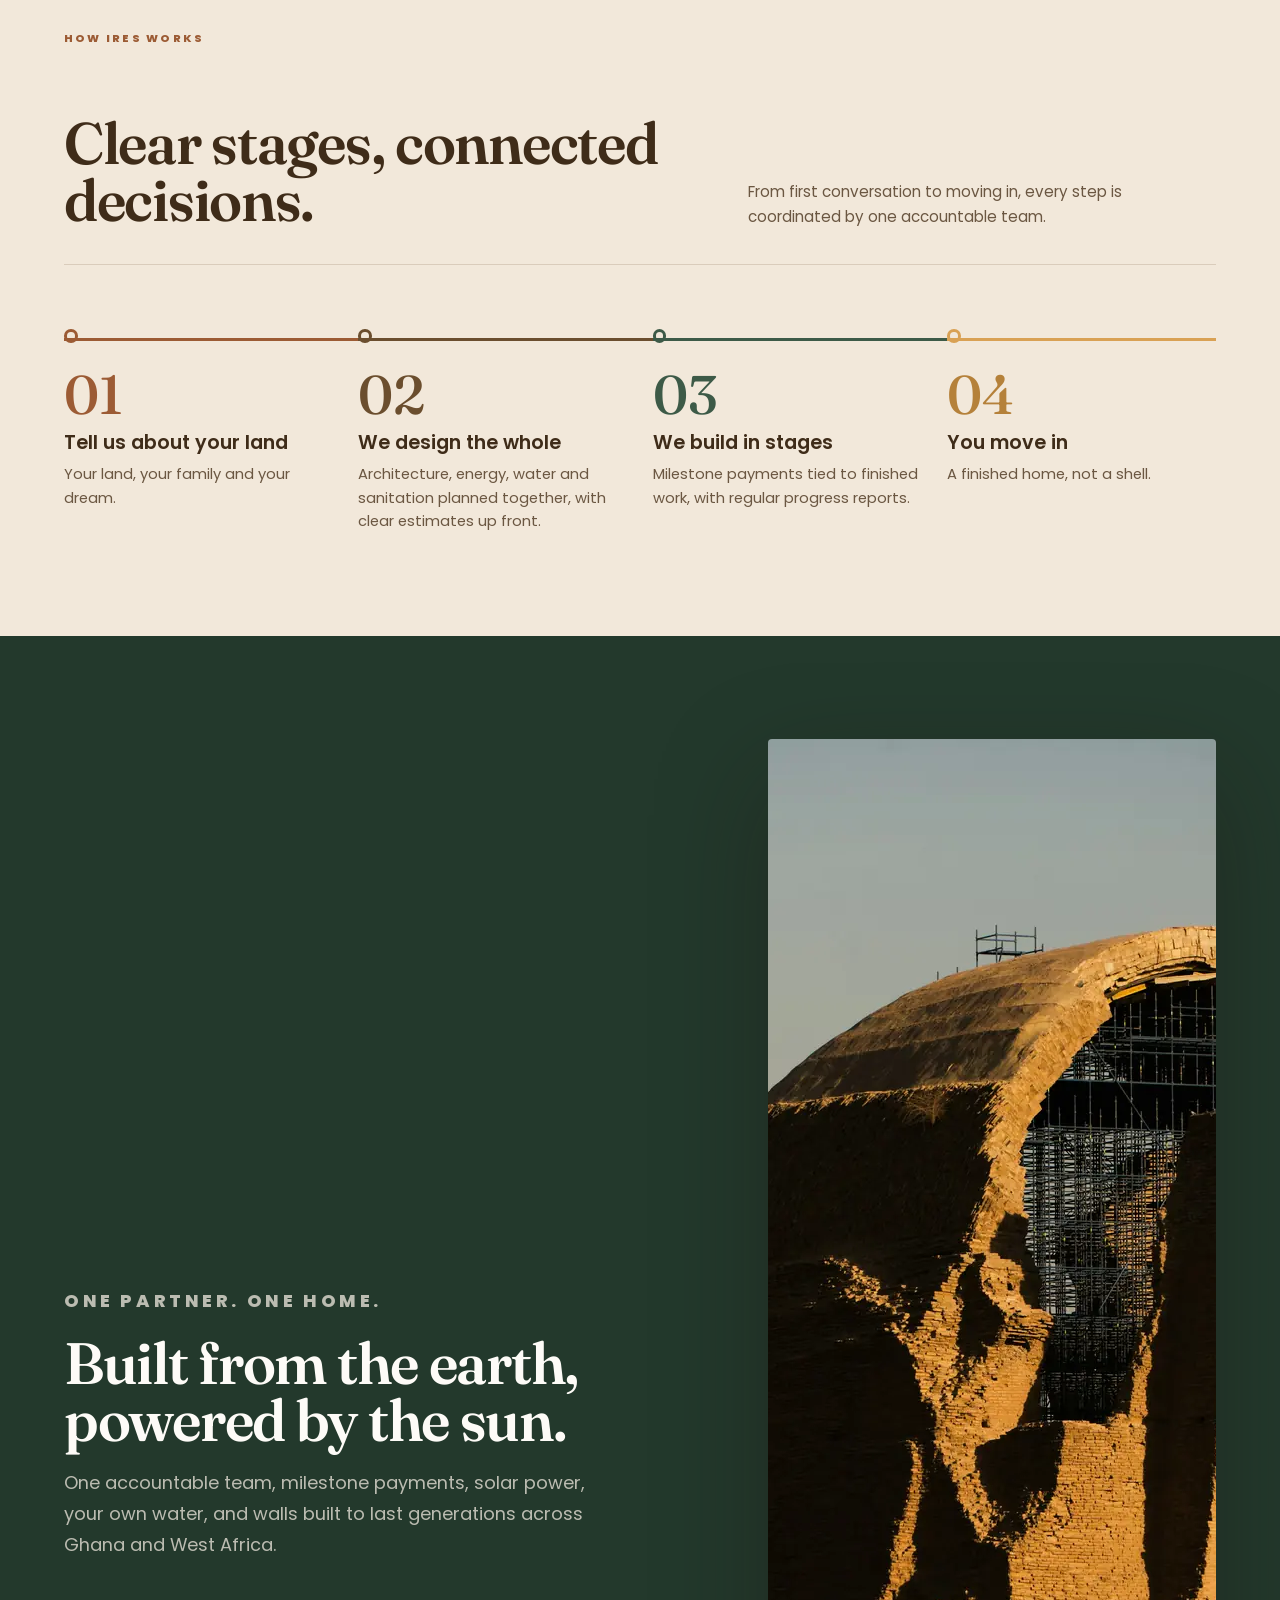
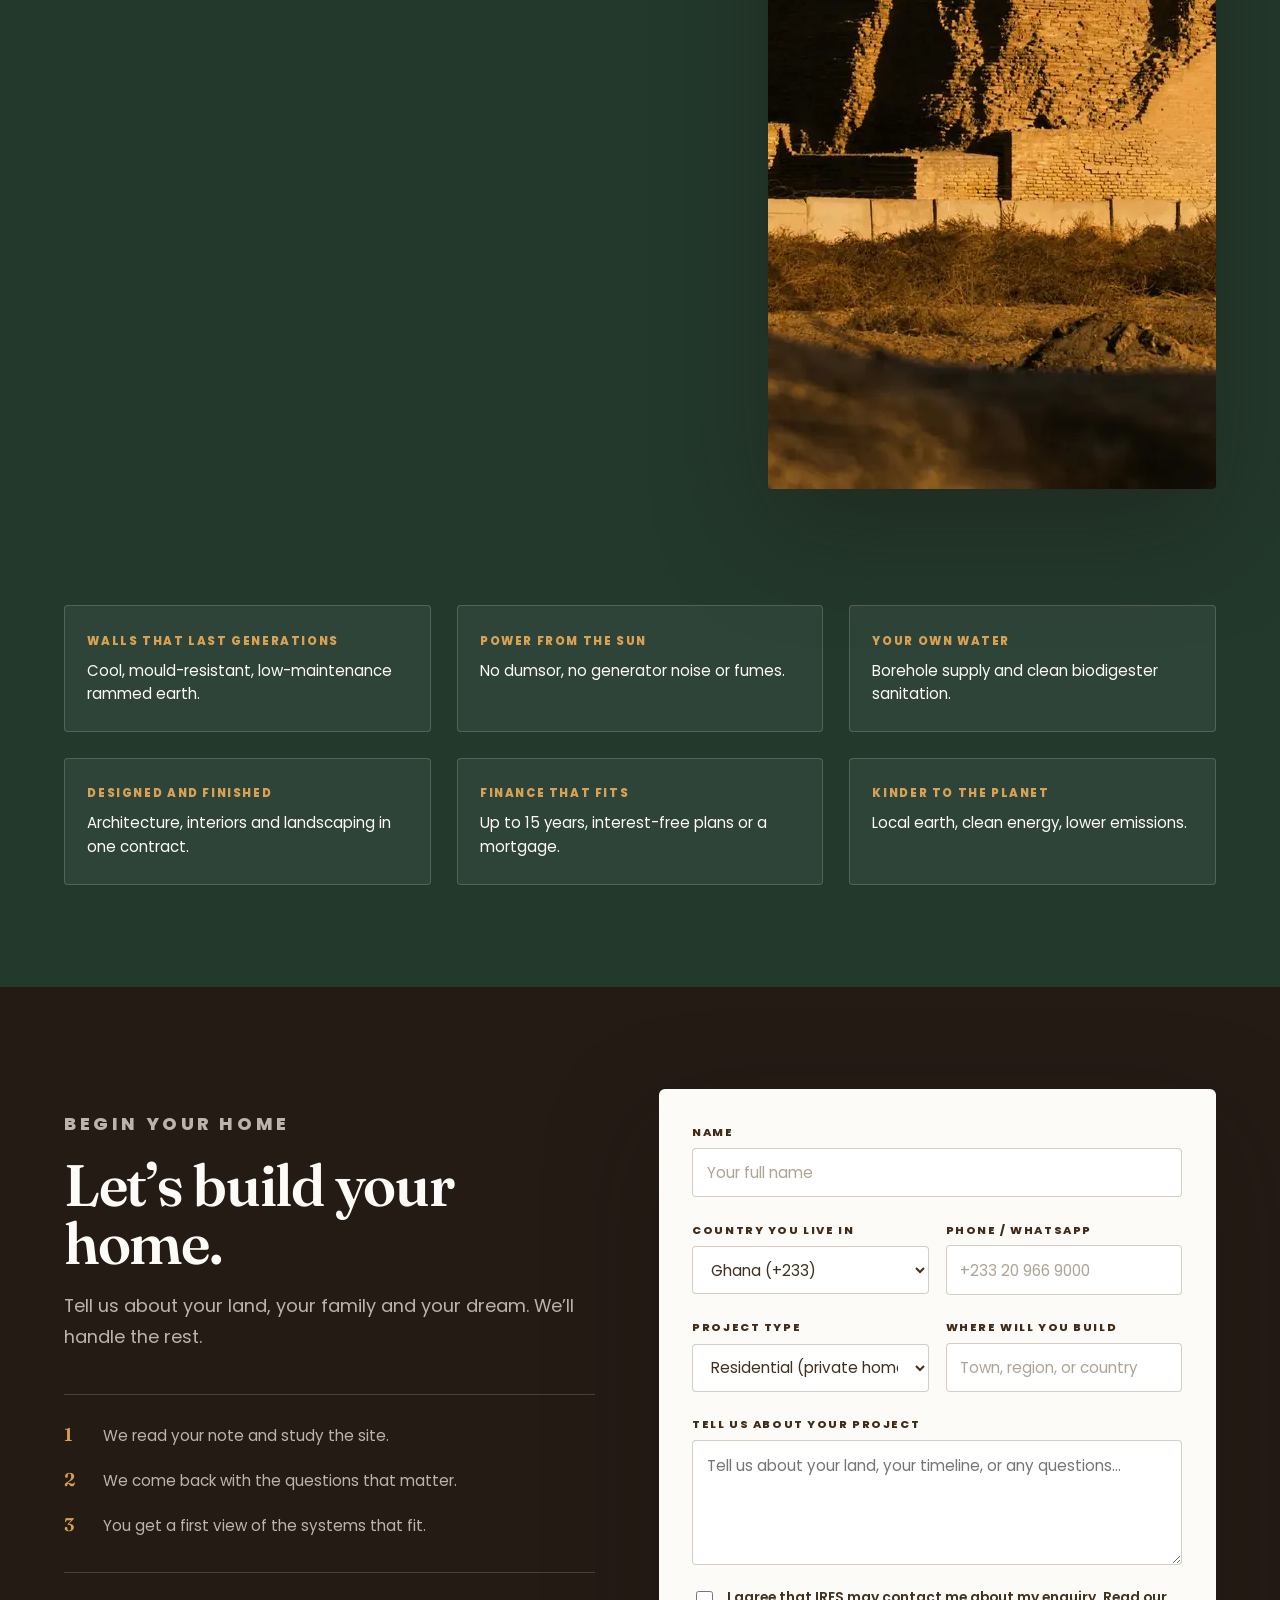
==== commit e361da4d: "Implement manager feedback from Backend Brief v2 while respecting AWS stack - Align address to Accra" ====
--- a/index.html
+++ b/index.html
@@ -1,5 +1,5 @@
 <!doctype html>
-<html lang="en">
+<html lang="en-GH">
   <head>
     <meta charset="utf-8" />
     <meta name="viewport" content="width=device-width, initial-scale=1" />
@@ -9,18 +9,67 @@
       name="description"
       content="Rammed earth homes and developments in Ghana, complete with solar power, water, sanitation, design and finance. One team. Earth becomes home."
     />
+    <link rel="canonical" href="https://iresglobal.com/" />
     <meta property="og:type" content="website" />
-    <meta property="og:title" content="IRES" />
+    <meta property="og:title" content="IRES — Earth becomes home." />
     <meta
       property="og:description"
       content="Naturally cool, solar-powered rammed earth homes, schools and communities in Ghana and across West Africa."
     />
-    <meta property="og:image" content="assets/logo/Ires-logo.png" />
+    <meta property="og:url" content="https://iresglobal.com/" />
+    <meta property="og:image" content="https://iresglobal.com/assets/logo/Ires-logo.png" />
     <meta name="twitter:card" content="summary_large_image" />
+    <meta name="twitter:title" content="IRES — Earth becomes home." />
+    <meta name="twitter:description" content="Naturally cool, solar-powered rammed earth homes, schools and communities in Ghana and across West Africa." />
+    <meta name="twitter:image" content="https://iresglobal.com/assets/logo/Ires-logo.png" />
     <link rel="icon" href="assets/logo/Ires%20icon.svg" type="image/svg+xml" />
     <link rel="preload" href="assets/fonts/fraunces-300-900.woff2" as="font" type="font/woff2" crossorigin />
     <link rel="preload" href="assets/fonts/poppins-400.woff2" as="font" type="font/woff2" crossorigin />
-    <link rel="stylesheet" href="styles.css?v=2.3" />
+    <link rel="stylesheet" href="styles.css?v=2.4" />
+    <script type="application/ld+json">
+      {
+        "@context": "https://schema.org",
+        "@type": "HomeAndConstructionBusiness",
+        "name": "Innovative Rammed Earth Solutions",
+        "alternateName": "IRES",
+        "url": "https://iresglobal.com",
+        "logo": "https://iresglobal.com/assets/logo/Ires-logo.png",
+        "image": "https://iresglobal.com/assets/logo/Ires-logo.png",
+        "description": "Rammed earth homes and developments in Ghana, complete with solar power, water, sanitation, design and finance.",
+        "telephone": "+233209669000",
+        "address": {
+          "@type": "PostalAddress",
+          "addressLocality": "Accra",
+          "addressCountry": "GH"
+        },
+        "areaServed": "GH",
+        "sameAs": [
+          "https://wa.me/233209669000"
+        ]
+      }
+    </script>
+    <script>
+      (function() {
+        var map = {
+          '#why-rammed-earth': '#why-ires',
+          '#solutions': '#how-we-create-value',
+          '#who-we-build-for': '#what-we-build',
+          '#finance': '#ways-to-own',
+          '#about': '#about-ires',
+          '#contact': '#start',
+          '#top': ''
+        };
+        var h = window.location.hash;
+        if (h && Object.prototype.hasOwnProperty.call(map, h)) {
+          var target = map[h];
+          if (window.history && window.history.replaceState) {
+            window.history.replaceState(null, '', window.location.pathname + window.location.search + target);
+          } else {
+            window.location.hash = target;
+          }
+        }
+      })();
+    </script>
   </head>
   <body>
     <a class="skip-link" href="#main">Skip to content</a>
@@ -37,15 +86,15 @@
       </a>
 
       <nav class="site-nav" id="site-nav" aria-label="Primary">
-        <a href="#why-rammed-earth">Why rammed earth</a>
-        <a href="#solutions">Solutions</a>
-        <a href="#who-we-build-for">Who we build for</a>
-        <a href="#finance">Finance</a>
-        <a href="#about">About</a>
-        <a href="#contact">Contact</a>
+        <a href="#why-ires">Why IRES?</a>
+        <a href="#how-we-create-value">How we create value</a>
+        <a href="#what-we-build">What we build</a>
+        <a href="#ways-to-own">Ways to own</a>
+        <a href="#about-ires">About</a>
+        <a href="#start">Contact</a>
       </nav>
 
-      <a class="nav-cta" href="#contact">Let’s build your home</a>
+      <a class="nav-cta" href="#start" data-analytics="start_build_click" data-location="header">Let’s build your home</a>
 
       <button class="nav-toggle" type="button" aria-expanded="false" aria-controls="site-nav">
         <span class="nav-toggle-label">Menu</span>
@@ -85,8 +134,8 @@
             Imagine a home that stays cool without blasting the AC, keeps its lights on through every outage, draws its own water, and grows more beautiful every year. That’s an IRES home: built from rammed earth, local soil compacted layer by layer into solid, beautiful walls.
           </p>
           <div class="hero-actions">
-            <a class="button button-solid" href="#contact">Let’s build your home</a>
-            <a class="button button-ghost" href="#solutions">See what we build</a>
+            <a class="button button-solid" href="#start" data-analytics="start_build_click" data-location="hero">Let’s build your home</a>
+            <a class="button button-ghost" href="#what-we-build" data-analytics="request_call_click" data-location="hero">See what we build</a>
           </div>
         </div>
 
@@ -174,7 +223,9 @@
       </section>
 
       <!-- ============ 3. WHO WE ARE ============ -->
-      <section class="foundation section" id="about" aria-labelledby="foundation-title">
+      <section class="foundation section" id="about-ires" data-section="about-ires" aria-labelledby="foundation-title">
+        <span id="about" class="anchor-alias"></span>
+        <span id="our-philosophy" class="anchor-alias"></span>
         <div class="foundation-copy reveal">
           <p class="eyebrow">Who we are</p>
           <h2 id="foundation-title">Ancient Earth, Engineered for the Future.</h2>
@@ -201,7 +252,8 @@
       </section>
 
       <!-- ============ 4. WHY RAMMED EARTH ============ -->
-      <section class="material section" id="why-rammed-earth" aria-labelledby="material-title">
+      <section class="material section" id="why-ires" data-section="why-ires" aria-labelledby="material-title">
+        <span id="why-rammed-earth" class="anchor-alias"></span>
         <div class="material-backdrop" aria-hidden="true">
           <picture>
             <source srcset="assets/img/earth-texture.webp" type="image/webp" />
@@ -266,9 +318,10 @@
       </section>
 
       <!-- ============ 5. SOLUTIONS ============ -->
-      <section class="systems section" id="solutions" aria-labelledby="solutions-title">
+      <section class="systems section" id="how-we-create-value" data-section="how-we-create-value" aria-labelledby="solutions-title">
+        <span id="solutions" class="anchor-alias"></span>
         <div class="section-head reveal">
-          <p class="eyebrow">Our solutions</p>
+          <p class="eyebrow">How we create value</p>
           <h2 id="solutions-title">More than walls. Everything a home needs to live well.</h2>
           <p class="section-note">
             Choose a single service or the full package. Either way, it’s one team, one contract and one point of contact.
@@ -322,8 +375,8 @@
           <article class="solution-card system-card-sage reveal">
             <span class="card-band" aria-hidden="true"></span>
             <span class="card-index">07</span>
-            <h3>Finance</h3>
-            <p>Payment plans, developer financing (up to 15 years), construction financing, milestone billing and mortgages with banking partners.</p>
+            <h3>Ways to own</h3>
+            <p>Developer finance, interest-free payment plans, milestone billing, and mortgages with banking partners.</p>
           </article>
 
           <article class="solution-card system-card-deep reveal">
@@ -368,12 +421,12 @@
               <span class="detail-tag">03 · Water</span>
               <h4>Your own water.</h4>
               <p class="detail-lead">
-                Borehole water systems: We drill, equip and connect a borehole for your home or community, with storage and solar-powered pumping, so you’re never waiting for the mains.
+                Borehole water systems: We drill, equip and connect a borehole for your home or community, with storage and solar pumping, so you’re never waiting for the mains.
               </p>
               <div class="detail-checklist">
                 <span>Site survey and drilling</span>
-                <span>Pump, storage tank and plumbing</span>
-                <span>Powered by your solar system</span>
+                <span>Water storage tank and plumbing</span>
+                <span>Powered by your clean solar system</span>
               </div>
             </article>
 
@@ -423,10 +476,11 @@
         </div>
       </section>
 
-      <!-- ============ 6. WHO WE BUILD FOR ============ -->
-      <section class="section" id="who-we-build-for" style="background: var(--sand);" aria-labelledby="audiences-title">
+      <!-- ============ 6. WHAT WE BUILD ============ -->
+      <section class="section" id="what-we-build" data-section="what-we-build" style="background: var(--sand);" aria-labelledby="audiences-title">
+        <span id="who-we-build-for" class="anchor-alias"></span>
         <div class="section-head reveal">
-          <p class="eyebrow">Builder, developer</p>
+          <p class="eyebrow">What we build</p>
           <h2 id="audiences-title">One way of building, from one home to a whole town.</h2>
           <p class="section-note">
             Whether for an individual family or an institutional master plan, IRES delivers end-to-end design and construction with unified accountability.
@@ -460,10 +514,11 @@
         </div>
       </section>
 
-      <!-- ============ 7. FINANCE ============ -->
-      <section class="section" id="finance" style="background: var(--cream);" aria-labelledby="finance-title">
+      <!-- ============ 7. WAYS TO OWN ============ -->
+      <section class="section" id="ways-to-own" data-section="ways-to-own" style="background: var(--cream);" aria-labelledby="finance-title">
+        <span id="finance" class="anchor-alias"></span>
         <div class="section-head reveal">
-          <p class="eyebrow">Finance</p>
+          <p class="eyebrow">Ways to own</p>
           <h2 id="finance-title">Four ways to own your piece of earth.</h2>
           <p class="section-note">
             We work with you to make funding straightforward, transparent and structured around real project milestones.
@@ -479,7 +534,7 @@
 
           <article class="finance-card reveal">
             <span class="finance-badge">Interest-free</span>
-            <h3>Payment plans</h3>
+            <h3>Interest-free payment plans</h3>
             <p>Pay in instalments over a shorter term, with no interest.</p>
           </article>
 
@@ -491,7 +546,7 @@
 
           <article class="finance-card reveal">
             <span class="finance-badge">With banking partners</span>
-            <h3>Mortgage</h3>
+            <h3>Mortgage with banking partners</h3>
             <p>We streamline the process with our banking partners, so getting a mortgage is effortless.</p>
           </article>
         </div>
@@ -785,8 +840,9 @@
         </div>
       </section>
 
-      <!-- ============ 11. CONTACT ============ -->
-      <section class="contact" id="contact" aria-labelledby="contact-title">
+      <!-- ============ 11. START YOUR BUILD / CONTACT ============ -->
+      <section class="contact" id="start" data-section="start" aria-labelledby="contact-title">
+        <span id="contact" class="anchor-alias"></span>
         <div class="contact-panel">
           <div class="contact-copy reveal">
             <p class="eyebrow eyebrow-light">Begin your home</p>
@@ -802,15 +858,13 @@
 
             <div class="contact-direct">
               <div class="contact-direct-item">
-                <span class="contact-direct-label">Office</span>
-                <span class="contact-direct-value">
-                  <a href="https://maps.google.com/?q=54+5th+Circular+Road+Cantonments+Accra" rel="noopener noreferrer">54, 5th Circular Road, Cantonments, Accra</a>
-                </span>
+                <span class="contact-direct-label">Location</span>
+                <span class="contact-direct-value">Accra, Ghana</span>
               </div>
               <div class="contact-direct-item">
                 <span class="contact-direct-label">Phone / WhatsApp</span>
                 <span class="contact-direct-value">
-                  <a href="tel:+233209669000">+233 20 966 9000</a>
+                  <a href="https://wa.me/233209669000?text=Hello%20IRES%2C%20I%20would%20like%20to%20talk%20about%20building%20a%20home." data-analytics="whatsapp" data-location="contact-page">+233 20 966 9000</a>
                 </span>
               </div>
               <div class="contact-direct-item">
@@ -822,95 +876,82 @@
             </div>
           </div>
 
-          <form class="contact-form reveal" novalidate>
+          <form class="contact-form reveal" novalidate method="POST" action="https://2s128tbbya.execute-api.eu-west-1.amazonaws.com/enquiries">
             <div class="field">
               <label for="f-name">Name</label>
-              <input id="f-name" type="text" name="name" autocomplete="name" required />
-              <p class="field-error" data-error-for="f-name"></p>
-            </div>
-
-            <div class="field-row">
-              <div class="field">
-                <label for="f-email">Email</label>
-                <input id="f-email" type="email" name="email" autocomplete="email" required />
-                <p class="field-error" data-error-for="f-email"></p>
-              </div>
-              <div class="field">
-                <label for="f-phone">Phone / WhatsApp</label>
-                <input id="f-phone" type="tel" name="phone" placeholder="+233..." />
-                <p class="field-error" data-error-for="f-phone"></p>
-              </div>
-            </div>
-
-            <div class="field-row">
-              <div class="field">
-                <label for="f-type">Project type</label>
-                <select id="f-type" name="project-type">
-                  <option value="home">Residential (private home or villa)</option>
-                  <option value="commercial">Commercial or institutional (school, apartments, hospitality, retreat, office)</option>
-                  <option value="development">Development (gated community)</option>
-                  <option value="not_sure">Not sure yet</option>
-                </select>
-              </div>
-              <div class="field">
-                <label for="f-site">Site location</label>
-                <input id="f-site" type="text" name="site" placeholder="Town, region, or country" />
-              </div>
-            </div>
-
-            <div class="field">
-              <label for="f-message">Tell us about your project</label>
-              <textarea id="f-message" name="message" rows="4" placeholder="Tell us about your land, your family and your dream..." required></textarea>
-              <p class="field-error" data-error-for="f-message"></p>
+              <input id="f-name" type="text" name="name" autocomplete="name" minlength="2" maxlength="100" placeholder="Your full name" required />
+              <p class="field-error" data-error-for="name"></p>
             </div>
 
             <div class="field-row">
               <div class="field">
                 <label for="f-country">Country you live in</label>
                 <select id="f-country" name="country">
-                  <option value="GH" selected>Ghana</option>
-                  <option value="NG">Nigeria</option>
-                  <option value="GB">United Kingdom</option>
-                  <option value="US">United States</option>
-                  <option value="CA">Canada</option>
-                  <option value="DE">Germany</option>
-                  <option value="NL">Netherlands</option>
-                  <option value="FR">France</option>
-                  <option value="IT">Italy</option>
-                  <option value="AE">United Arab Emirates</option>
-                  <option value="ZA">South Africa</option>
-                  <option value="KE">Kenya</option>
-                  <option value="CN">China</option>
-                  <option value="IN">India</option>
+                  <option value="GH" selected>Ghana (+233)</option>
+                  <option value="NG">Nigeria (+234)</option>
+                  <option value="GB">United Kingdom (+44)</option>
+                  <option value="US">United States (+1)</option>
+                  <option value="CA">Canada (+1)</option>
+                  <option value="DE">Germany (+49)</option>
+                  <option value="NL">Netherlands (+31)</option>
+                  <option value="FR">France (+33)</option>
+                  <option value="IT">Italy (+39)</option>
+                  <option value="AE">United Arab Emirates (+971)</option>
+                  <option value="ZA">South Africa (+27)</option>
+                  <option value="KE">Kenya (+254)</option>
+                  <option value="CN">China (+86)</option>
+                  <option value="IN">India (+91)</option>
                 </select>
-                <p class="field-error" data-error-for="f-country"></p>
-              </div>
+                <p class="field-error" data-error-for="country"></p>
+              </div>
+
               <div class="field">
-                <label for="f-prefer">How should we reply?</label>
-                <select id="f-prefer" name="preferred-contact">
-                  <option value="whatsapp">WhatsApp</option>
-                  <option value="call">Phone call</option>
-                  <option value="email">Email</option>
+                <label for="f-phone">Phone / WhatsApp</label>
+                <input id="f-phone" type="tel" name="phone" placeholder="+233 20 966 9000" autocomplete="tel" required />
+                <p class="field-error" data-error-for="phone"></p>
+              </div>
+            </div>
+
+            <div class="field-row">
+              <div class="field">
+                <label for="f-plan">Project type</label>
+                <select id="f-plan" name="plan" required>
+                  <option value="residential" selected>Residential (private home or villa)</option>
+                  <option value="commercial-institutional">Commercial or institutional (school, apartments, hospitality)</option>
+                  <option value="developments">Developments (gated community)</option>
+                  <option value="not-sure">Not sure yet</option>
                 </select>
-                <p class="field-error" data-error-for="f-prefer"></p>
-              </div>
+                <p class="field-error" data-error-for="plan"></p>
+              </div>
+
+              <div class="field">
+                <label for="f-location">Where will you build</label>
+                <input id="f-location" type="text" name="location" maxlength="120" placeholder="Town, region, or country" />
+                <p class="field-error" data-error-for="location"></p>
+              </div>
+            </div>
+
+            <div class="field">
+              <label for="f-message">Tell us about your project</label>
+              <textarea id="f-message" name="message" rows="4" placeholder="Tell us about your land, your timeline, or any questions..."></textarea>
+              <p class="field-error" data-error-for="message"></p>
             </div>
 
             <div class="field">
               <label class="consent" for="f-consent">
-                <input id="f-consent" type="checkbox" name="consent" value="yes" />
-                <span>I agree that IRES may store this enquiry to reply to me, as described in the <a href="privacy.html">privacy policy</a>.</span>
+                <input id="f-consent" type="checkbox" name="consent" value="yes" required />
+                <span>I agree that IRES may contact me about my enquiry. Read our <a href="privacy.html">privacy policy</a>.</span>
               </label>
-              <p class="field-error" data-error-for="f-consent"></p>
+              <p class="field-error" data-error-for="consent"></p>
             </div>
 
             <div class="hp-field" aria-hidden="true">
-              <label for="f-company">Company website</label>
-              <input id="f-company" type="text" name="company_website" tabindex="-1" autocomplete="off" />
-            </div>
-
-            <button type="submit">Tell us about your project</button>
-            <p class="form-status" role="status" aria-live="polite"></p>
+              <label for="f-website">Website</label>
+              <input id="f-website" type="text" name="website" tabindex="-1" autocomplete="off" />
+            </div>
+
+            <button type="submit" data-analytics="start_build_click" data-location="start-section">Tell us about your project</button>
+            <div class="form-status" role="status" aria-live="polite"></div>
           </form>
         </div>
       </section>
@@ -923,18 +964,19 @@
       <div class="footer-row">
         <span class="footer-mark">IRES</span>
         <nav aria-label="Footer">
-          <a href="#why-rammed-earth">Why rammed earth</a>
-          <a href="#solutions">Solutions</a>
-          <a href="#who-we-build-for">Who we build for</a>
-          <a href="#finance">Finance</a>
-          <a href="#about">About</a>
-          <a href="#contact">Contact</a>
+          <a href="#why-ires">Why IRES?</a>
+          <a href="#how-we-create-value">How we create value</a>
+          <a href="#what-we-build">What we build</a>
+          <a href="#ways-to-own">Ways to own</a>
+          <a href="#about-ires">About</a>
+          <a href="#start">Contact</a>
           <a href="privacy.html">Privacy</a>
+          <a href="cookie-policy.html">Cookie policy</a>
         </nav>
       </div>
       <p class="footer-line">Innovative Rammed Earth Solutions. Earth becomes home.</p>
     </footer>
 
-    <script src="script.js?v=3"></script>
+    <script src="script.js?v=4"></script>
   </body>
 </html>
--- a/styles.css
+++ b/styles.css
@@ -1397,6 +1397,38 @@
   color: #a3361f;
 }
 
+.form-status:focus {
+  outline: 2px solid var(--clay-hot);
+  outline-offset: 4px;
+}
+
+.form-status-whatsapp {
+  display: inline-flex;
+  align-items: center;
+  gap: 0.5rem;
+  margin-top: 0.75rem;
+  padding: 0.6rem 1.1rem;
+  background: #25d366;
+  color: #fff;
+  border-radius: var(--radius);
+  font-weight: 600;
+  text-decoration: none;
+  font-size: 0.9rem;
+  transition: background 200ms ease;
+}
+
+.form-status-whatsapp:hover {
+  background: #1eb956;
+}
+
+.anchor-alias {
+  display: block;
+  position: relative;
+  top: -90px;
+  visibility: hidden;
+  height: 0;
+}
+
 /* ---------- Footer ---------- */
 .site-footer {
   padding: clamp(2.2rem, 5vw, 3.4rem) var(--shell) clamp(1.6rem, 3vw, 2.4rem);
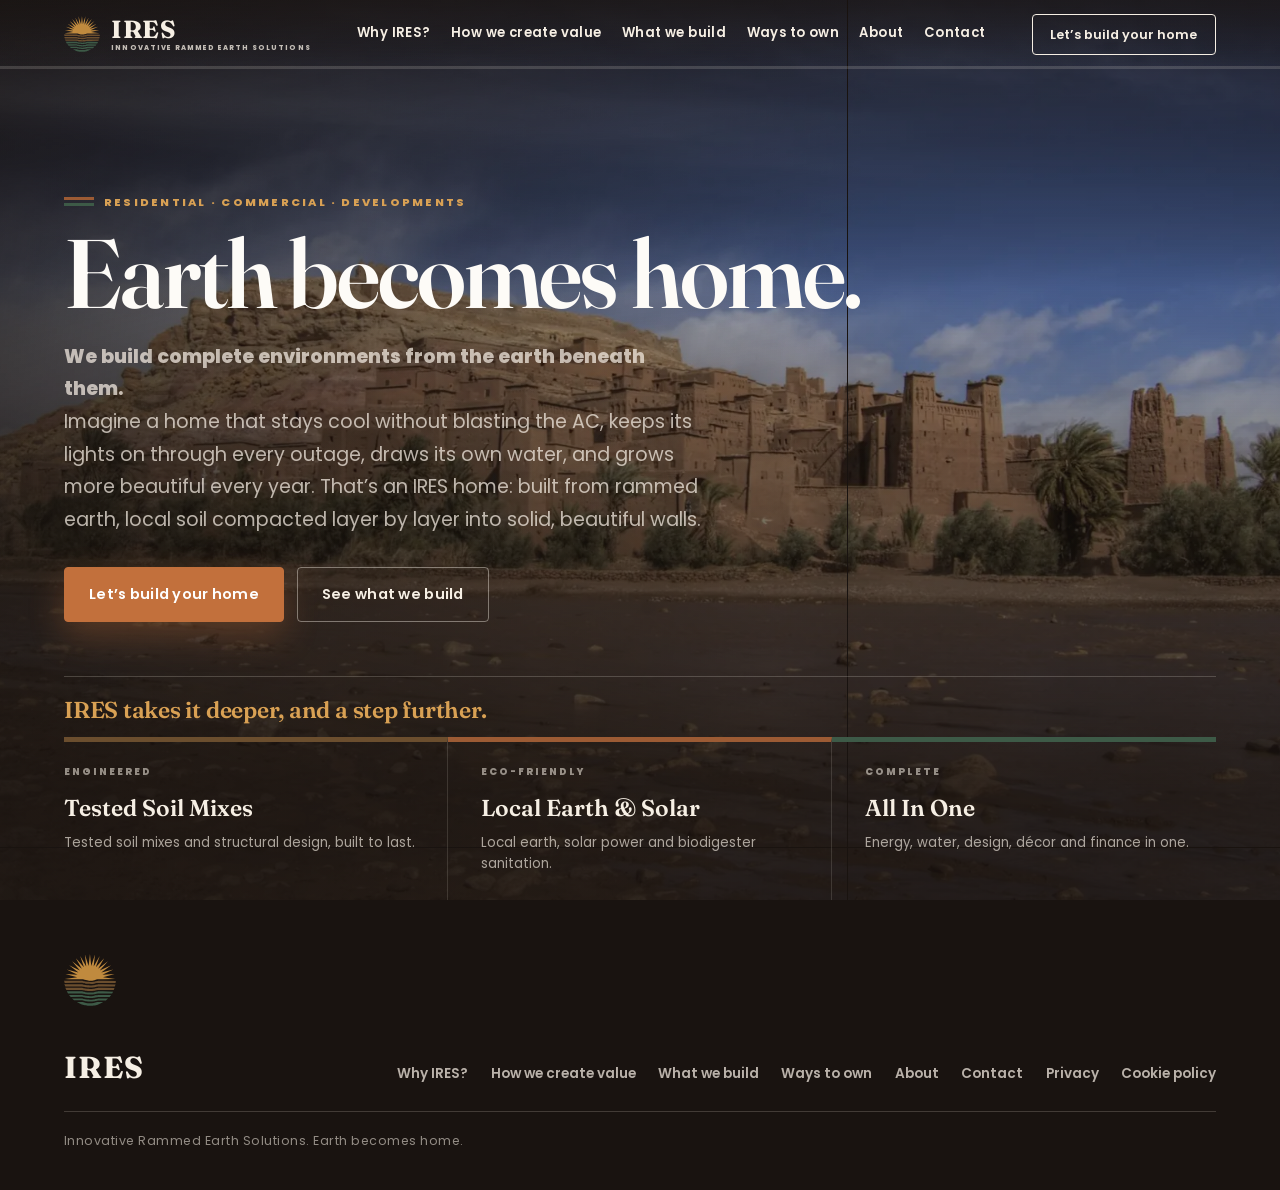
==== commit cb5676eb: "Split homepage sections into standalone pages" ====
--- a/index.html
+++ b/index.html
@@ -4,70 +4,137 @@
     <meta charset="utf-8" />
     <meta name="viewport" content="width=device-width, initial-scale=1" />
     <meta name="theme-color" content="#1a1410" />
-    <title>IRES — Earth becomes home.</title>
+    <title>Rammed Earth Homes &amp; Construction in Ghana | IRES</title>
     <meta
       name="description"
-      content="Rammed earth homes and developments in Ghana, complete with solar power, water, sanitation, design and finance. One team. Earth becomes home."
+      content="Build your rammed earth home in Ghana with IRES. One team for construction, solar power, water, sanitation, design and flexible finance. Based in Accra."
     />
+    <meta name="robots" content="index, follow, max-image-preview:large" />
     <link rel="canonical" href="https://iresglobal.com/" />
     <meta property="og:type" content="website" />
-    <meta property="og:title" content="IRES — Earth becomes home." />
+    <meta property="og:site_name" content="IRES" />
+    <meta property="og:locale" content="en_GH" />
+    <meta property="og:title" content="Rammed Earth Homes &amp; Construction in Ghana | IRES" />
     <meta
       property="og:description"
-      content="Naturally cool, solar-powered rammed earth homes, schools and communities in Ghana and across West Africa."
+      content="Build your rammed earth home in Ghana with IRES. One team for construction, solar power, water, sanitation, design and flexible finance. Based in Accra."
     />
     <meta property="og:url" content="https://iresglobal.com/" />
-    <meta property="og:image" content="https://iresglobal.com/assets/logo/Ires-logo.png" />
+    <meta property="og:image" content="https://iresglobal.com/assets/img/og.png" />
+    <meta property="og:image:type" content="image/png" />
+    <meta property="og:image:width" content="1200" />
+    <meta property="og:image:height" content="630" />
+    <meta property="og:image:alt" content="IRES — Built from the earth up. Rammed earth environments and integrated systems across Africa." />
     <meta name="twitter:card" content="summary_large_image" />
-    <meta name="twitter:title" content="IRES — Earth becomes home." />
-    <meta name="twitter:description" content="Naturally cool, solar-powered rammed earth homes, schools and communities in Ghana and across West Africa." />
-    <meta name="twitter:image" content="https://iresglobal.com/assets/logo/Ires-logo.png" />
+    <meta name="twitter:title" content="Rammed Earth Homes &amp; Construction in Ghana | IRES" />
+    <meta name="twitter:description" content="Build your rammed earth home in Ghana with IRES. One team for construction, solar power, water, sanitation, design and flexible finance. Based in Accra." />
+    <meta name="twitter:image" content="https://iresglobal.com/assets/img/og.png" />
+    <meta name="twitter:image:alt" content="IRES — Built from the earth up. Rammed earth environments and integrated systems across Africa." />
     <link rel="icon" href="assets/logo/Ires%20icon.svg" type="image/svg+xml" />
     <link rel="preload" href="assets/fonts/fraunces-300-900.woff2" as="font" type="font/woff2" crossorigin />
     <link rel="preload" href="assets/fonts/poppins-400.woff2" as="font" type="font/woff2" crossorigin />
-    <link rel="stylesheet" href="styles.css?v=2.4" />
+    <link rel="stylesheet" href="styles.css?v=2.5" />
     <script type="application/ld+json">
       {
         "@context": "https://schema.org",
-        "@type": "HomeAndConstructionBusiness",
-        "name": "Innovative Rammed Earth Solutions",
-        "alternateName": "IRES",
-        "url": "https://iresglobal.com",
-        "logo": "https://iresglobal.com/assets/logo/Ires-logo.png",
-        "image": "https://iresglobal.com/assets/logo/Ires-logo.png",
-        "description": "Rammed earth homes and developments in Ghana, complete with solar power, water, sanitation, design and finance.",
-        "telephone": "+233209669000",
-        "address": {
-          "@type": "PostalAddress",
-          "addressLocality": "Accra",
-          "addressCountry": "GH"
-        },
-        "areaServed": "GH",
-        "sameAs": [
-          "https://wa.me/233209669000"
+        "@graph": [
+          {
+            "@type": "HomeAndConstructionBusiness",
+            "@id": "https://iresglobal.com/#business",
+            "name": "Innovative Rammed Earth Solutions",
+            "alternateName": "IRES",
+            "url": "https://iresglobal.com/",
+            "logo": "https://iresglobal.com/assets/logo/Ires-logo.png",
+            "image": "https://iresglobal.com/assets/img/og.png",
+            "description": "Rammed earth homes and developments in Ghana, complete with solar power, water, sanitation, design and finance.",
+            "telephone": "+233209669000",
+            "email": "contact@iresglobal.com",
+            "address": {
+              "@type": "PostalAddress",
+              "addressLocality": "Accra",
+              "addressCountry": "GH"
+            },
+            "areaServed": { "@type": "Country", "name": "Ghana" },
+            "hasOfferCatalog": {
+              "@type": "OfferCatalog",
+              "name": "IRES building services",
+              "itemListElement": [
+                { "@type": "Offer", "itemOffered": { "@type": "Service", "name": "Rammed earth construction" } },
+                { "@type": "Offer", "itemOffered": { "@type": "Service", "name": "Solar power systems" } },
+                { "@type": "Offer", "itemOffered": { "@type": "Service", "name": "Borehole drilling, water storage and pumping" } },
+                { "@type": "Offer", "itemOffered": { "@type": "Service", "name": "Biodigester sanitation" } },
+                { "@type": "Offer", "itemOffered": { "@type": "Service", "name": "Architecture, engineering and master planning" } },
+                { "@type": "Offer", "itemOffered": { "@type": "Service", "name": "Interiors, furnishing and landscaping" } },
+                { "@type": "Offer", "itemOffered": { "@type": "Service", "name": "Sustainable community developments" } }
+              ]
+            },
+            "sameAs": ["https://wa.me/233209669000"]
+          },
+          {
+            "@type": "WebSite",
+            "@id": "https://iresglobal.com/#website",
+            "url": "https://iresglobal.com/",
+            "name": "IRES",
+            "alternateName": "Innovative Rammed Earth Solutions",
+            "inLanguage": "en-GH",
+            "publisher": { "@id": "https://iresglobal.com/#business" }
+          },
+          {
+            "@type": "WebPage",
+            "@id": "https://iresglobal.com/#webpage",
+            "url": "https://iresglobal.com/",
+            "name": "Rammed Earth Homes & Construction in Ghana | IRES",
+            "description": "Build your rammed earth home in Ghana with IRES. One team for construction, solar power, water, sanitation, design and flexible finance. Based in Accra.",
+            "inLanguage": "en-GH",
+            "isPartOf": { "@id": "https://iresglobal.com/#website" },
+            "about": { "@id": "https://iresglobal.com/#business" },
+            "primaryImageOfPage": {
+              "@type": "ImageObject",
+              "url": "https://iresglobal.com/assets/img/og.png",
+              "width": 1200,
+              "height": 630
+            }
+          }
         ]
       }
     </script>
-    <script>
+    <script id="legacy-navigation">
       (function() {
-        var map = {
-          '#why-rammed-earth': '#why-ires',
-          '#solutions': '#how-we-create-value',
-          '#who-we-build-for': '#what-we-build',
-          '#finance': '#ways-to-own',
-          '#about': '#about-ires',
-          '#contact': '#start',
-          '#top': ''
+        var pages = {
+          "#why-ires": "why-ires.html",
+          "#how-we-create-value": "how-we-create-value.html",
+          "#what-we-build": "what-we-build.html",
+          "#ways-to-own": "ways-to-own.html",
+          "#about-ires": "about.html",
+          "#start": "contact.html",
+          "#why-rammed-earth": "why-ires.html",
+          "#solutions": "how-we-create-value.html",
+          "#who-we-build-for": "what-we-build.html",
+          "#finance": "ways-to-own.html",
+          "#about": "about.html",
+          "#our-philosophy": "about.html",
+          "#contact": "contact.html",
+          "#heritage": "about.html#heritage",
+          "#ghana": "about.html#ghana",
+          "#work": "what-we-build.html#work",
+          "#process": "how-we-create-value.html#process",
+          "#problems": "why-ires.html#problems",
+          "#closing-summary": "why-ires.html#closing-summary",
+          "#top": ""
         };
-        var h = window.location.hash;
-        if (h && Object.prototype.hasOwnProperty.call(map, h)) {
-          var target = map[h];
-          if (window.history && window.history.replaceState) {
-            window.history.replaceState(null, '', window.location.pathname + window.location.search + target);
-          } else {
-            window.location.hash = target;
+        function redirectLegacySection() {
+          var hash = window.location.hash;
+          if (!Object.prototype.hasOwnProperty.call(pages, hash)) return;
+          if (hash === '#top') {
+            window.history.replaceState(null, '', window.location.pathname + window.location.search);
+            return;
           }
+          var destination = new URL(pages[hash], window.location.href);
+          destination.search = window.location.search;
+          window.location.replace(destination.href);
         }
+        redirectLegacySection();
+        window.addEventListener('hashchange', redirectLegacySection);
       })();
     </script>
   </head>
@@ -75,7 +142,7 @@
     <a class="skip-link" href="#main">Skip to content</a>
 
     <header class="site-header" id="site-header">
-      <a class="brand" href="#top" aria-label="IRES, home">
+      <a class="brand" href="index.html" aria-label="IRES, home">
         <span class="brand-mark" aria-hidden="true">
           <img src="assets/logo/Ires%20icon.svg" alt="" width="36" height="36" style="width: 36px; height: 36px; max-width: 36px; max-height: 36px; object-fit: contain; display: block;" />
         </span>
@@ -86,15 +153,15 @@
       </a>
 
       <nav class="site-nav" id="site-nav" aria-label="Primary">
-        <a href="#why-ires">Why IRES?</a>
-        <a href="#how-we-create-value">How we create value</a>
-        <a href="#what-we-build">What we build</a>
-        <a href="#ways-to-own">Ways to own</a>
-        <a href="#about-ires">About</a>
-        <a href="#start">Contact</a>
+        <a href="why-ires.html">Why IRES?</a>
+        <a href="how-we-create-value.html">How we create value</a>
+        <a href="what-we-build.html">What we build</a>
+        <a href="ways-to-own.html">Ways to own</a>
+        <a href="about.html">About</a>
+        <a href="contact.html">Contact</a>
       </nav>
 
-      <a class="nav-cta" href="#start" data-analytics="start_build_click" data-location="header">Let’s build your home</a>
+      <a class="nav-cta" href="contact.html" data-analytics="start_build_click" data-location="header">Let’s build your home</a>
 
       <button class="nav-toggle" type="button" aria-expanded="false" aria-controls="site-nav">
         <span class="nav-toggle-label">Menu</span>
@@ -105,9 +172,6 @@
     </header>
 
     <main id="main">
-      <span id="top"></span>
-
-      <!-- ============ 1. HERO ============ -->
       <section class="hero" aria-labelledby="hero-title">
         <div class="hero-media" aria-hidden="true">
           <picture>
@@ -134,8 +198,8 @@
             Imagine a home that stays cool without blasting the AC, keeps its lights on through every outage, draws its own water, and grows more beautiful every year. That’s an IRES home: built from rammed earth, local soil compacted layer by layer into solid, beautiful walls.
           </p>
           <div class="hero-actions">
-            <a class="button button-solid" href="#start" data-analytics="start_build_click" data-location="hero">Let’s build your home</a>
-            <a class="button button-ghost" href="#what-we-build" data-analytics="request_call_click" data-location="hero">See what we build</a>
+            <a class="button button-solid" href="contact.html" data-analytics="start_build_click" data-location="hero">Let’s build your home</a>
+            <a class="button button-ghost" href="what-we-build.html" data-analytics="request_call_click" data-location="hero">See what we build</a>
           </div>
         </div>
 
@@ -160,801 +224,6 @@
           </li>
         </ul>
       </section>
-
-      <!-- ============ 2. PROBLEMS WE SOLVE ============ -->
-      <section class="problems-section section" id="problems" aria-labelledby="problems-title">
-        <div class="section-head reveal">
-          <p class="eyebrow">Building in Ghana today</p>
-          <h2 id="problems-title">We know what keeps you up at night.</h2>
-          <p class="section-note">
-            Building in West Africa comes with clear challenges. IRES brings one accountable team and engineered solutions so you never have to navigate them alone.
-          </p>
-        </div>
-
-        <div class="problems-grid">
-          <article class="problem-card reveal">
-            <span class="problem-badge">The Problem</span>
-            <h3 class="problem-title">Hot homes, high cooling bills</h3>
-            <p class="problem-answer"><strong>The IRES answer:</strong> Thick rammed-earth walls keep interiors naturally cool.</p>
-          </article>
-
-          <article class="problem-card reveal">
-            <span class="problem-badge">The Problem</span>
-            <h3 class="problem-title">Dumsor and noisy generators</h3>
-            <p class="problem-answer"><strong>The IRES answer:</strong> Solar with battery storage, as your main power or as backup. No more fumes, noise or fuel runs.</p>
-          </article>
-
-          <article class="problem-card reveal">
-            <span class="problem-badge">The Problem</span>
-            <h3 class="problem-title">Irregular water supply</h3>
-            <p class="problem-answer"><strong>The IRES answer:</strong> Your own borehole and storage, so taps keep running.</p>
-          </article>
-
-          <article class="problem-card reveal">
-            <span class="problem-badge">The Problem</span>
-            <h3 class="problem-title">Septic tanks that fill and smell</h3>
-            <p class="problem-answer"><strong>The IRES answer:</strong> Biodigester sanitation that breaks waste down naturally.</p>
-          </article>
-
-          <article class="problem-card reveal">
-            <span class="problem-badge">The Problem</span>
-            <h3 class="problem-title">Building from abroad</h3>
-            <p class="problem-answer"><strong>The IRES answer:</strong> One accountable team, milestone payments and regular progress reports, so diaspora clients always know where their money is.</p>
-          </article>
-
-          <article class="problem-card reveal">
-            <span class="problem-badge">The Problem</span>
-            <h3 class="problem-title">Too many contractors</h3>
-            <p class="problem-answer"><strong>The IRES answer:</strong> Design, build, energy, water, interiors and landscaping, all under one contract.</p>
-          </article>
-
-          <article class="problem-card reveal">
-            <span class="problem-badge">The Problem</span>
-            <h3 class="problem-title">Cost overruns and delays</h3>
-            <p class="problem-answer"><strong>The IRES answer:</strong> Clear estimates up front and a fixed payment schedule tied to finished work.</p>
-          </article>
-
-          <article class="problem-card reveal">
-            <span class="problem-badge">The Problem</span>
-            <h3 class="problem-title">Paying for it all at once</h3>
-            <p class="problem-answer"><strong>The IRES answer:</strong> Flexible payment plans on IRES homes, plus developer finance and our banking partners.</p>
-          </article>
-        </div>
-      </section>
-
-      <!-- ============ 3. WHO WE ARE ============ -->
-      <section class="foundation section" id="about-ires" data-section="about-ires" aria-labelledby="foundation-title">
-        <span id="about" class="anchor-alias"></span>
-        <span id="our-philosophy" class="anchor-alias"></span>
-        <div class="foundation-copy reveal">
-          <p class="eyebrow">Who we are</p>
-          <h2 id="foundation-title">Ancient Earth, Engineered for the Future.</h2>
-        </div>
-        <div class="foundation-body reveal">
-          <p class="lead">
-            Traditional earth building, brought up to date with modern engineering, testing and design.
-          </p>
-          <p class="lead" style="margin-top: 1.2rem;">
-            And we don’t stop at the walls. Solar power, borehole water, biodigester sanitation, architecture, interiors, landscaping and flexible finance all come from one accountable team. Homes, schools, apartments and whole communities, complete from day one.
-          </p>
-          <div class="values-strip">
-            <span class="values-title">Our Values</span>
-            <div class="values-items">
-              <span>Sustainability</span>
-              <span>Innovation</span>
-              <span>Completeness</span>
-              <span>Durability</span>
-              <span>Craftsmanship</span>
-              <span>Future-mindedness</span>
-            </div>
-          </div>
-        </div>
-      </section>
-
-      <!-- ============ 4. WHY RAMMED EARTH ============ -->
-      <section class="material section" id="why-ires" data-section="why-ires" aria-labelledby="material-title">
-        <span id="why-rammed-earth" class="anchor-alias"></span>
-        <div class="material-backdrop" aria-hidden="true">
-          <picture>
-            <source srcset="assets/img/earth-texture.webp" type="image/webp" />
-            <img
-              src="assets/img/earth-texture.jpg"
-              alt=""
-              width="1400" height="800" loading="lazy" decoding="async"
-            />
-          </picture>
-        </div>
-
-        <div class="material-media reveal">
-          <picture>
-            <source srcset="assets/img/arch-interior.webp" type="image/webp" />
-            <img
-              src="assets/img/arch-interior.jpg"
-              alt="Interior of an earth-walled gallery with a tall curved arch and soft daylight"
-              width="1000" height="1250" loading="lazy" decoding="async"
-            />
-          </picture>
-        </div>
-
-        <div class="material-copy reveal">
-          <p class="eyebrow eyebrow-light">Why rammed earth</p>
-          <h2 id="material-title">Cooler, stronger, kinder to the planet.</h2>
-          <p>
-            Rammed earth is made by compacting damp soil, layer by layer, inside a formwork. The natural earth strata are the finish. We test and stabilise the mix with modern structural engineering to deliver lasting performance across West Africa.
-          </p>
-        </div>
-
-        <div class="benefits-grid" style="grid-column: 1 / -1;">
-          <article class="benefit-card reveal">
-            <h3>Naturally cool</h3>
-            <p>Thick earth walls absorb the day’s heat and release it slowly, so rooms stay comfortable with less air-conditioning.</p>
-          </article>
-
-          <article class="benefit-card reveal">
-            <h3>Low carbon</h3>
-            <p>Built mostly from soil on or near the site. Nothing is fired, and only a small amount of cement is used to stabilise the mix.</p>
-          </article>
-
-          <article class="benefit-card reveal">
-            <h3>Built for generations</h3>
-            <p>Dense, solid walls that grow more beautiful with age. Some earth buildings have stood for centuries.</p>
-          </article>
-
-          <article class="benefit-card reveal">
-            <h3>Fire &amp; pest resistant</h3>
-            <p>Earth doesn’t burn, and solid walls give termites and pests nothing to eat.</p>
-          </article>
-
-          <article class="benefit-card reveal">
-            <h3>Mould resistant &amp; healthy</h3>
-            <p>Breathable earth walls balance indoor humidity, so damp and mould struggle to take hold. Their mass also blocks outside noise.</p>
-          </article>
-
-          <article class="benefit-card reveal">
-            <h3>Low maintenance</h3>
-            <p>Unlike concrete and block, there’s no endless cycle of patching cracks, re-plastering and repainting. The natural earth strata are the finish.</p>
-          </article>
-        </div>
-      </section>
-
-      <!-- ============ 5. SOLUTIONS ============ -->
-      <section class="systems section" id="how-we-create-value" data-section="how-we-create-value" aria-labelledby="solutions-title">
-        <span id="solutions" class="anchor-alias"></span>
-        <div class="section-head reveal">
-          <p class="eyebrow">How we create value</p>
-          <h2 id="solutions-title">More than walls. Everything a home needs to live well.</h2>
-          <p class="section-note">
-            Choose a single service or the full package. Either way, it’s one team, one contract and one point of contact.
-          </p>
-        </div>
-
-        <!-- 8 Solution Cards -->
-        <div class="solutions-grid-8">
-          <article class="solution-card system-card-earth reveal">
-            <span class="card-band" aria-hidden="true"></span>
-            <span class="card-index">01</span>
-            <h3>Construction</h3>
-            <p>Stabilised rammed-earth walls, structure and roofing, tested and engineered.</p>
-          </article>
-
-          <article class="solution-card system-card-clay reveal">
-            <span class="card-band" aria-hidden="true"></span>
-            <span class="card-index">02</span>
-            <h3>Energy</h3>
-            <p>Solar as primary power or backup. No dumsor, no generator fumes.</p>
-          </article>
-
-          <article class="solution-card system-card-sage reveal">
-            <span class="card-band" aria-hidden="true"></span>
-            <span class="card-index">03</span>
-            <h3>Water</h3>
-            <p>Borehole drilling, storage and pumping for steady supply.</p>
-          </article>
-
-          <article class="solution-card system-card-deep reveal">
-            <span class="card-band" aria-hidden="true"></span>
-            <span class="card-index">04</span>
-            <h3>Sanitation</h3>
-            <p>Biodegradable biodigester septic systems.</p>
-          </article>
-
-          <article class="solution-card system-card-earth reveal">
-            <span class="card-band" aria-hidden="true"></span>
-            <span class="card-index">05</span>
-            <h3>Design</h3>
-            <p>Architecture, engineering and master planning.</p>
-          </article>
-
-          <article class="solution-card system-card-clay reveal">
-            <span class="card-band" aria-hidden="true"></span>
-            <span class="card-index">06</span>
-            <h3>Décor &amp; botanicals</h3>
-            <p>Interiors, finishes, furnishing and landscaping.</p>
-          </article>
-
-          <article class="solution-card system-card-sage reveal">
-            <span class="card-band" aria-hidden="true"></span>
-            <span class="card-index">07</span>
-            <h3>Ways to own</h3>
-            <p>Developer finance, interest-free payment plans, milestone billing, and mortgages with banking partners.</p>
-          </article>
-
-          <article class="solution-card system-card-deep reveal">
-            <span class="card-band" aria-hidden="true"></span>
-            <span class="card-index">08</span>
-            <h3>Developments</h3>
-            <p>Eco-friendly, sustainable communities ready for move-in.</p>
-          </article>
-        </div>
-
-        <!-- Solution Detail Blocks -->
-        <div class="solution-details">
-          <div class="detail-block-grid">
-            <!-- Detail: Energy -->
-            <article class="detail-block detail-block-full reveal">
-              <span class="detail-tag">02 · Energy</span>
-              <h4>Powered by the sun. Free from dumsor.</h4>
-              <p class="detail-lead">
-                Every IRES home runs on solar: panels, battery storage and a hybrid inverter that keep the lights, fans and fridge running day and night. Choose solar as your main power source or as backup to the grid. Either way, you can retire the petrol or diesel generator, along with its fumes, noise and fuel bills.
-              </p>
-              <div class="detail-features">
-                <div class="detail-feature">
-                  <strong>Solar as primary:</strong> Run fully off-grid on your own clean power. No monthly electricity bill.
-                </div>
-                <div class="detail-feature">
-                  <strong>Solar as backup:</strong> Stay on the grid and switch to stored solar power whenever the lights go off.
-                </div>
-                <div class="detail-feature">
-                  <strong>Lower emissions:</strong> Clean sunshine replaces burning petrol and diesel.
-                </div>
-                <div class="detail-feature">
-                  <strong>Peace and quiet:</strong> No roaring generator and no exhaust in your compound.
-                </div>
-                <div class="detail-feature">
-                  <strong>Lower bills:</strong> Cool earth walls need less cooling, so the sun goes further.
-                </div>
-              </div>
-            </article>
-
-            <!-- Detail: Water -->
-            <article class="detail-block reveal">
-              <span class="detail-tag">03 · Water</span>
-              <h4>Your own water.</h4>
-              <p class="detail-lead">
-                Borehole water systems: We drill, equip and connect a borehole for your home or community, with storage and solar pumping, so you’re never waiting for the mains.
-              </p>
-              <div class="detail-checklist">
-                <span>Site survey and drilling</span>
-                <span>Water storage tank and plumbing</span>
-                <span>Powered by your clean solar system</span>
-              </div>
-            </article>
-
-            <!-- Detail: Sanitation -->
-            <article class="detail-block reveal">
-              <span class="detail-tag">04 · Sanitation</span>
-              <h4>A cleaner way to handle waste.</h4>
-              <p class="detail-lead">
-                Biodegradable septic: Instead of a conventional septic tank, we install biodigester systems that break waste down naturally, with far less emptying and no bad smells.
-              </p>
-              <div class="detail-checklist">
-                <span>Natural, bacteria-driven treatment</span>
-                <span>Protects groundwater and soil</span>
-                <span>Low maintenance for years</span>
-              </div>
-            </article>
-
-            <!-- Detail: Design -->
-            <article class="detail-block reveal">
-              <span class="detail-tag">05 · Design</span>
-              <h4>Designed for the climate, the site and the way you live.</h4>
-              <p class="detail-lead">
-                Our designers start with how you want to live, then shape the building around sun, breeze and views. Walls are placed for shade and airflow, and every plan is engineered for rammed earth from day one. Already have an architect? We can build fully in rammed earth, or add rammed-earth façades and feature walls to a concrete frame.
-              </p>
-              <div class="detail-checklist">
-                <span>Architecture &amp; 3D visualisation</span>
-                <span>Structural &amp; civil engineering</span>
-                <span>Soil testing &amp; wall sample trials</span>
-                <span>Master planning for estates</span>
-                <span>Mechanical, electrical &amp; plumbing</span>
-                <span>Costing &amp; construction drawings</span>
-              </div>
-            </article>
-
-            <!-- Detail: Décor and botanicals -->
-            <article class="detail-block reveal">
-              <span class="detail-tag">06 · Décor &amp; botanicals</span>
-              <h4>Move in to a finished home, not a shell.</h4>
-              <p class="detail-lead">
-                <strong>Décor &amp; interiors:</strong> Feature walls in the natural colours of local soils, signature details like clay-pot ceilings and hardwood roofs, plus fixtures, finishes and furniture. Homes in our developments come fully furnished.
-              </p>
-              <p class="detail-lead">
-                <strong>Botanicals &amp; landscape:</strong> Native planting, shaded courtyards, food gardens and greenhouse farms that cool the site, feed the household and finish the picture.
-              </p>
-            </article>
-          </div>
-        </div>
-      </section>
-
-      <!-- ============ 6. WHAT WE BUILD ============ -->
-      <section class="section" id="what-we-build" data-section="what-we-build" style="background: var(--sand);" aria-labelledby="audiences-title">
-        <span id="who-we-build-for" class="anchor-alias"></span>
-        <div class="section-head reveal">
-          <p class="eyebrow">What we build</p>
-          <h2 id="audiences-title">One way of building, from one home to a whole town.</h2>
-          <p class="section-note">
-            Whether for an individual family or an institutional master plan, IRES delivers end-to-end design and construction with unified accountability.
-          </p>
-        </div>
-
-        <div class="audiences-grid">
-          <article class="audience-card reveal">
-            <span class="audience-badge">Audience</span>
-            <h3>Residential</h3>
-            <p>
-              Private homes and villas, designed around you and built to last generations. Ideal for families building a home in Ghana. We build across Ghana and Africa.
-            </p>
-          </article>
-
-          <article class="audience-card reveal">
-            <span class="audience-badge">Audience</span>
-            <h3>Commercial &amp; institutional</h3>
-            <p>
-              Schools, apartments, hospitality, wellness retreats and offices, where cool interiors, low running costs and lasting walls pay back every year.
-            </p>
-          </article>
-
-          <article class="audience-card reveal">
-            <span class="audience-badge">Audience</span>
-            <h3>Developments</h3>
-            <p>
-              Gated communities with eco-friendly, sustainable amenities. We turn communities into thriving neighbourhoods.
-            </p>
-          </article>
-        </div>
-      </section>
-
-      <!-- ============ 7. WAYS TO OWN ============ -->
-      <section class="section" id="ways-to-own" data-section="ways-to-own" style="background: var(--cream);" aria-labelledby="finance-title">
-        <span id="finance" class="anchor-alias"></span>
-        <div class="section-head reveal">
-          <p class="eyebrow">Ways to own</p>
-          <h2 id="finance-title">Four ways to own your piece of earth.</h2>
-          <p class="section-note">
-            We work with you to make funding straightforward, transparent and structured around real project milestones.
-          </p>
-        </div>
-
-        <div class="finance-grid">
-          <article class="finance-card reveal">
-            <span class="finance-badge">Up to 15 years</span>
-            <h3>Developer finance</h3>
-            <p>Spread the cost of your IRES home over up to 15 years, financed directly with us.</p>
-          </article>
-
-          <article class="finance-card reveal">
-            <span class="finance-badge">Interest-free</span>
-            <h3>Interest-free payment plans</h3>
-            <p>Pay in instalments over a shorter term, with no interest.</p>
-          </article>
-
-          <article class="finance-card reveal">
-            <span class="finance-badge">Construction financing</span>
-            <h3>Milestone billing</h3>
-            <p>Building on your own land? Pay in stages as each phase of work is completed and signed off.</p>
-          </article>
-
-          <article class="finance-card reveal">
-            <span class="finance-badge">With banking partners</span>
-            <h3>Mortgage with banking partners</h3>
-            <p>We streamline the process with our banking partners, so getting a mortgage is effortless.</p>
-          </article>
-        </div>
-      </section>
-
-      <!-- ============ 8. HERITAGE & GHANA ============ -->
-      <section class="section" id="heritage" style="background: var(--basalt); color: var(--text-on-dark);" aria-labelledby="heritage-title">
-        <div class="section-head reveal" style="border-bottom-color: var(--rule-dark);">
-          <p class="eyebrow eyebrow-light">Heritage</p>
-          <h2 id="heritage-title" style="color: var(--cream);">The oldest modern building material.</h2>
-          <p class="section-note" style="color: var(--text-on-dark-soft);">
-            Rammed earth is made by compacting damp soil, layer by layer, inside a formwork. Each layer leaves a visible stripe, the strata you see in our logo. People have built this way for thousands of years, and some of those buildings are still standing.
-          </p>
-        </div>
-
-        <div class="heritage-timeline">
-          <div class="timeline-row reveal">
-            <span class="timeline-period">4,000+ years ago</span>
-            <span class="timeline-where">China</span>
-            <span class="timeline-desc">Neolithic towns protect themselves with hāngtǔ, walls of rammed earth.</span>
-          </div>
-
-          <div class="timeline-row reveal">
-            <span class="timeline-period">3rd century BCE on</span>
-            <span class="timeline-where">The Great Wall</span>
-            <span class="timeline-desc">Early and western sections are built from rammed earth.</span>
-          </div>
-
-          <div class="timeline-row reveal">
-            <span class="timeline-period">Centuries</span>
-            <span class="timeline-where">Africa</span>
-            <span class="timeline-desc">Earthen architecture shapes the continent, from the Ksar of Aït-Ben-Haddou in Morocco to the Asante traditional buildings of Ghana.</span>
-          </div>
-
-          <div class="timeline-row reveal">
-            <span class="timeline-period">12th to 20th century</span>
-            <span class="timeline-where">Fujian Tulou, China</span>
-            <span class="timeline-desc">Great round communal homes of earth, now a UNESCO World Heritage Site.</span>
-          </div>
-
-          <div class="timeline-row reveal">
-            <span class="timeline-period">13th to 14th century</span>
-            <span class="timeline-where">The Alhambra, Spain</span>
-            <span class="timeline-desc">Granada’s palace-fortress is built largely of tapial, rammed earth.</span>
-          </div>
-
-          <div class="timeline-row reveal">
-            <span class="timeline-period">1970s to today</span>
-            <span class="timeline-where">The modern revival</span>
-            <span class="timeline-desc">Engineers in Australia and North America refine stabilised rammed earth: tested mixes, steel-reinforced where needed, built to code.</span>
-          </div>
-
-          <div class="timeline-row reveal">
-            <span class="timeline-period">2020s</span>
-            <span class="timeline-where">A Ghanaian resurgence</span>
-            <span class="timeline-desc">From Prampram to Tamale, rammed earth is rising again all over Ghana.</span>
-          </div>
-
-          <div class="timeline-row reveal">
-            <span class="timeline-period" style="color: var(--clay-hot);">Now</span>
-            <span class="timeline-where" style="color: var(--sun);">IRES, a step further</span>
-            <span class="timeline-desc" style="color: var(--cream); font-weight: 500;">IRES takes rammed earth deeper: engineered, solar-powered and complete, for homes, schools, apartments and whole communities across West Africa.</span>
-          </div>
-        </div>
-
-        <!-- Ghana section -->
-        <div class="ghana-section" id="ghana">
-          <div class="section-head reveal" style="border-bottom-color: var(--rule-dark);">
-            <p class="eyebrow eyebrow-light">A Ghanaian resurgence</p>
-            <h2 style="color: var(--cream);">Ghana is building with earth again.</h2>
-            <p class="section-note" style="color: var(--text-on-dark-soft);">
-              All over the country, rammed earth is making a powerful comeback. Homeowners, architects and builders are rediscovering what our ancestors always knew: earth keeps you cool, lasts for generations and belongs to the land.
-            </p>
-          </div>
-
-          <div class="ghana-grid">
-            <div class="ghana-card reveal">
-              <span class="ghana-place">Prampram</span>
-              <span class="ghana-region">Greater Accra coast</span>
-            </div>
-
-            <div class="ghana-card reveal">
-              <span class="ghana-place">Aburi</span>
-              <span class="ghana-region">Eastern Region</span>
-            </div>
-
-            <div class="ghana-card reveal">
-              <span class="ghana-place">Komenda</span>
-              <span class="ghana-region">Central Region</span>
-            </div>
-
-            <div class="ghana-card reveal">
-              <span class="ghana-place">Kumasi</span>
-              <span class="ghana-region">Ashanti Region</span>
-            </div>
-
-            <div class="ghana-card reveal">
-              <span class="ghana-place">Accra</span>
-              <span class="ghana-region">Greater Accra</span>
-            </div>
-
-            <div class="ghana-card reveal">
-              <span class="ghana-place">Tamale</span>
-              <span class="ghana-region">Northern Region</span>
-            </div>
-          </div>
-        </div>
-      </section>
-
-      <!-- ============ MATERIAL TRADITION ============ -->
-      <section class="work section" id="work" aria-labelledby="work-title">
-        <div class="section-head reveal">
-          <p class="eyebrow">Material tradition</p>
-          <h2 id="work-title">Earth is a building practice, not a trend.</h2>
-          <p class="section-note">
-            Across the Sahel, the savannah, and the modern courtyard, earth has been
-            built in layers from what the ground already gives. IRES works inside that
-            tradition and brings current engineering to it.
-          </p>
-        </div>
-
-        <div class="work-grid">
-          <figure class="tile tile-wide reveal">
-            <picture>
-              <source srcset="assets/img/oculus-courtyard.webp" type="image/webp" />
-              <img
-                src="assets/img/oculus-courtyard.jpg"
-                alt="Curved rammed earth courtyard walls opening to a large circular oculus above planted beds"
-                width="1500" height="844" loading="lazy" decoding="async"
-              />
-            </picture>
-            <figcaption>
-              <strong>Courtyard and oculus</strong>
-              <span>Daylight treated as a structural element</span>
-            </figcaption>
-          </figure>
-
-          <figure class="tile tile-tall reveal">
-            <picture>
-              <source srcset="assets/img/african-facade.webp" type="image/webp" />
-              <img
-                src="assets/img/african-facade.jpg"
-                alt="Mud brick building with a relief-patterned entrance facade and turret forms"
-                width="1400" height="933" loading="lazy" decoding="async"
-              />
-            </picture>
-            <figcaption>
-              <strong>Relief-patterned facade</strong>
-              <span>Surface depth used for shade and cooling</span>
-            </figcaption>
-          </figure>
-
-          <figure class="tile reveal">
-            <picture>
-              <source srcset="assets/img/sahel-village.webp" type="image/webp" />
-              <img
-                src="assets/img/sahel-village.jpg"
-                alt="Domed earthen structures standing in a dry valley below rocky hills"
-                width="1300" height="867" loading="lazy" decoding="async"
-              />
-            </picture>
-            <figcaption>
-              <strong>Domed earth cluster</strong>
-              <span>Geometry that sheds heat and rain</span>
-            </figcaption>
-          </figure>
-
-          <figure class="tile reveal">
-            <picture>
-              <source srcset="assets/img/ochre-compound.webp" type="image/webp" />
-              <img
-                src="assets/img/ochre-compound.jpg"
-                alt="Ochre earthen compound with crenellated parapet walls under a clear blue sky"
-                width="1400" height="933" loading="lazy" decoding="async"
-              />
-            </picture>
-            <figcaption>
-              <strong>Compound wall and parapet</strong>
-              <span>Enclosure, shade, and defence in one line</span>
-            </figcaption>
-          </figure>
-
-          <figure class="tile reveal">
-            <picture>
-              <source srcset="assets/img/earth-glowing-dusk.webp" type="image/webp" />
-              <img
-                src="assets/img/earth-glowing-dusk.jpg"
-                alt="Earth-sheltered building glowing with warm light against a blue dusk hillside"
-                width="1400" height="933" loading="lazy" decoding="async"
-              />
-            </picture>
-            <figcaption>
-              <strong>Earth-sheltered form</strong>
-              <span>The ground itself used as insulation</span>
-            </figcaption>
-          </figure>
-        </div>
-
-        <p class="work-note">Reference photography of earth architecture.</p>
-      </section>
-
-      <!-- ============ 9. HOW IT WORKS ============ -->
-      <section class="process section" id="process" aria-labelledby="process-title">
-        <div class="section-head reveal">
-          <p class="eyebrow">How IRES works</p>
-          <h2 id="process-title">Clear stages, connected decisions.</h2>
-          <p class="section-note">
-            From first conversation to moving in, every step is coordinated by one accountable team.
-          </p>
-        </div>
-
-        <ol class="process-track">
-          <li class="reveal">
-            <span class="step-rail" aria-hidden="true"></span>
-            <span class="step-num">01</span>
-            <h3>Tell us about your land</h3>
-            <p>Your land, your family and your dream.</p>
-          </li>
-          <li class="reveal">
-            <span class="step-rail" aria-hidden="true"></span>
-            <span class="step-num">02</span>
-            <h3>We design the whole</h3>
-            <p>Architecture, energy, water and sanitation planned together, with clear estimates up front.</p>
-          </li>
-          <li class="reveal">
-            <span class="step-rail" aria-hidden="true"></span>
-            <span class="step-num">03</span>
-            <h3>We build in stages</h3>
-            <p>Milestone payments tied to finished work, with regular progress reports.</p>
-          </li>
-          <li class="reveal">
-            <span class="step-rail" aria-hidden="true"></span>
-            <span class="step-num">04</span>
-            <h3>You move in</h3>
-            <p>A finished home, not a shell.</p>
-          </li>
-        </ol>
-      </section>
-
-      <!-- ============ 10. CLOSING SUMMARY ============ -->
-      <section class="why section" id="closing-summary" style="background: var(--sage-deep);" aria-labelledby="summary-title">
-        <div class="why-copy reveal">
-          <p class="eyebrow eyebrow-light">One partner. One home.</p>
-          <h2 id="summary-title" style="color: var(--cream);">Built from the earth, powered by the sun.</h2>
-          <p>
-            One accountable team, milestone payments, solar power, your own water, and walls built to last generations across Ghana and West Africa.
-          </p>
-        </div>
-
-        <figure class="why-media reveal">
-          <picture>
-            <source srcset="assets/img/earthen-arch.webp" type="image/webp" />
-            <img
-              src="assets/img/earthen-arch.jpg"
-              alt="Tall rammed earth wall with a deep arch opening catching low sunlight"
-              width="900" height="1350" loading="lazy" decoding="async"
-            />
-          </picture>
-        </figure>
-
-        <div class="summary-grid" style="grid-column: 1 / -1;">
-          <div class="summary-card reveal">
-            <span class="summary-title">Walls that last generations</span>
-            <p class="summary-desc">Cool, mould-resistant, low-maintenance rammed earth.</p>
-          </div>
-
-          <div class="summary-card reveal">
-            <span class="summary-title">Power from the sun</span>
-            <p class="summary-desc">No dumsor, no generator noise or fumes.</p>
-          </div>
-
-          <div class="summary-card reveal">
-            <span class="summary-title">Your own water</span>
-            <p class="summary-desc">Borehole supply and clean biodigester sanitation.</p>
-          </div>
-
-          <div class="summary-card reveal">
-            <span class="summary-title">Designed and finished</span>
-            <p class="summary-desc">Architecture, interiors and landscaping in one contract.</p>
-          </div>
-
-          <div class="summary-card reveal">
-            <span class="summary-title">Finance that fits</span>
-            <p class="summary-desc">Up to 15 years, interest-free plans or a mortgage.</p>
-          </div>
-
-          <div class="summary-card reveal">
-            <span class="summary-title">Kinder to the planet</span>
-            <p class="summary-desc">Local earth, clean energy, lower emissions.</p>
-          </div>
-        </div>
-      </section>
-
-      <!-- ============ 11. START YOUR BUILD / CONTACT ============ -->
-      <section class="contact" id="start" data-section="start" aria-labelledby="contact-title">
-        <span id="contact" class="anchor-alias"></span>
-        <div class="contact-panel">
-          <div class="contact-copy reveal">
-            <p class="eyebrow eyebrow-light">Begin your home</p>
-            <h2 id="contact-title">Let’s build your home.</h2>
-            <p>
-              Tell us about your land, your family and your dream. We’ll handle the rest.
-            </p>
-            <ol class="next-steps">
-              <li><span>1</span> We read your note and study the site.</li>
-              <li><span>2</span> We come back with the questions that matter.</li>
-              <li><span>3</span> You get a first view of the systems that fit.</li>
-            </ol>
-
-            <div class="contact-direct">
-              <div class="contact-direct-item">
-                <span class="contact-direct-label">Location</span>
-                <span class="contact-direct-value">Accra, Ghana</span>
-              </div>
-              <div class="contact-direct-item">
-                <span class="contact-direct-label">Phone / WhatsApp</span>
-                <span class="contact-direct-value">
-                  <a href="https://wa.me/233209669000?text=Hello%20IRES%2C%20I%20would%20like%20to%20talk%20about%20building%20a%20home." data-analytics="whatsapp" data-location="contact-page">+233 20 966 9000</a>
-                </span>
-              </div>
-              <div class="contact-direct-item">
-                <span class="contact-direct-label">Email</span>
-                <span class="contact-direct-value">
-                  <a href="mailto:contact@iresglobal.com">contact@iresglobal.com</a>
-                </span>
-              </div>
-            </div>
-          </div>
-
-          <form class="contact-form reveal" novalidate method="POST" action="https://2s128tbbya.execute-api.eu-west-1.amazonaws.com/enquiries">
-            <div class="field">
-              <label for="f-name">Name</label>
-              <input id="f-name" type="text" name="name" autocomplete="name" minlength="2" maxlength="100" placeholder="Your full name" required />
-              <p class="field-error" data-error-for="name"></p>
-            </div>
-
-            <div class="field-row">
-              <div class="field">
-                <label for="f-country">Country you live in</label>
-                <select id="f-country" name="country">
-                  <option value="GH" selected>Ghana (+233)</option>
-                  <option value="NG">Nigeria (+234)</option>
-                  <option value="GB">United Kingdom (+44)</option>
-                  <option value="US">United States (+1)</option>
-                  <option value="CA">Canada (+1)</option>
-                  <option value="DE">Germany (+49)</option>
-                  <option value="NL">Netherlands (+31)</option>
-                  <option value="FR">France (+33)</option>
-                  <option value="IT">Italy (+39)</option>
-                  <option value="AE">United Arab Emirates (+971)</option>
-                  <option value="ZA">South Africa (+27)</option>
-                  <option value="KE">Kenya (+254)</option>
-                  <option value="CN">China (+86)</option>
-                  <option value="IN">India (+91)</option>
-                </select>
-                <p class="field-error" data-error-for="country"></p>
-              </div>
-
-              <div class="field">
-                <label for="f-phone">Phone / WhatsApp</label>
-                <input id="f-phone" type="tel" name="phone" placeholder="+233 20 966 9000" autocomplete="tel" required />
-                <p class="field-error" data-error-for="phone"></p>
-              </div>
-            </div>
-
-            <div class="field-row">
-              <div class="field">
-                <label for="f-plan">Project type</label>
-                <select id="f-plan" name="plan" required>
-                  <option value="residential" selected>Residential (private home or villa)</option>
-                  <option value="commercial-institutional">Commercial or institutional (school, apartments, hospitality)</option>
-                  <option value="developments">Developments (gated community)</option>
-                  <option value="not-sure">Not sure yet</option>
-                </select>
-                <p class="field-error" data-error-for="plan"></p>
-              </div>
-
-              <div class="field">
-                <label for="f-location">Where will you build</label>
-                <input id="f-location" type="text" name="location" maxlength="120" placeholder="Town, region, or country" />
-                <p class="field-error" data-error-for="location"></p>
-              </div>
-            </div>
-
-            <div class="field">
-              <label for="f-message">Tell us about your project</label>
-              <textarea id="f-message" name="message" rows="4" placeholder="Tell us about your land, your timeline, or any questions..."></textarea>
-              <p class="field-error" data-error-for="message"></p>
-            </div>
-
-            <div class="field">
-              <label class="consent" for="f-consent">
-                <input id="f-consent" type="checkbox" name="consent" value="yes" required />
-                <span>I agree that IRES may contact me about my enquiry. Read our <a href="privacy.html">privacy policy</a>.</span>
-              </label>
-              <p class="field-error" data-error-for="consent"></p>
-            </div>
-
-            <div class="hp-field" aria-hidden="true">
-              <label for="f-website">Website</label>
-              <input id="f-website" type="text" name="website" tabindex="-1" autocomplete="off" />
-            </div>
-
-            <button type="submit" data-analytics="start_build_click" data-location="start-section">Tell us about your project</button>
-            <div class="form-status" role="status" aria-live="polite"></div>
-          </form>
-        </div>
-      </section>
     </main>
 
     <footer class="site-footer">
@@ -964,12 +233,12 @@
       <div class="footer-row">
         <span class="footer-mark">IRES</span>
         <nav aria-label="Footer">
-          <a href="#why-ires">Why IRES?</a>
-          <a href="#how-we-create-value">How we create value</a>
-          <a href="#what-we-build">What we build</a>
-          <a href="#ways-to-own">Ways to own</a>
-          <a href="#about-ires">About</a>
-          <a href="#start">Contact</a>
+          <a href="why-ires.html">Why IRES?</a>
+          <a href="how-we-create-value.html">How we create value</a>
+          <a href="what-we-build.html">What we build</a>
+          <a href="ways-to-own.html">Ways to own</a>
+          <a href="about.html">About</a>
+          <a href="contact.html">Contact</a>
           <a href="privacy.html">Privacy</a>
           <a href="cookie-policy.html">Cookie policy</a>
         </nav>
@@ -977,6 +246,6 @@
       <p class="footer-line">Innovative Rammed Earth Solutions. Earth becomes home.</p>
     </footer>
 
-    <script src="script.js?v=4"></script>
+    <script src="script.js?v=5"></script>
   </body>
 </html>
--- a/styles.css
+++ b/styles.css
@@ -686,7 +686,7 @@
   border-bottom: 1px solid var(--rule);
 }
 
-.section-head h2 {
+.section-head :is(h1, h2) {
   grid-column: 1;
   max-width: 20ch;
 }
@@ -709,7 +709,7 @@
   background: var(--cream);
 }
 
-.foundation h2 {
+.foundation :is(h1, h2) {
   max-width: 14ch;
 }
 
@@ -859,6 +859,11 @@
   z-index: -1;
 }
 
+/* Legacy link targets must not consume a cell in the content grid. */
+.material > .anchor-alias {
+  position: absolute;
+}
+
 .material-backdrop img {
   width: 100%;
   height: 100%;
@@ -875,7 +880,7 @@
   content: "";
 }
 
-.material h2 {
+.material :is(h1, h2) {
   max-width: 17ch;
   color: var(--cream);
 }
@@ -1171,7 +1176,7 @@
   color: var(--text-on-dark);
 }
 
-.contact h2 {
+.contact :is(h1, h2) {
   max-width: 16ch;
   color: var(--cream);
 }
@@ -2091,7 +2096,7 @@
     grid-template-columns: 1fr;
   }
 
-  .section-head h2,
+  .section-head :is(h1, h2),
   .section-head .eyebrow,
   .section-head .section-note {
     grid-column: 1;
@@ -2330,3 +2335,33 @@
     clip-path: none;
   }
 }
+
+/* ---------- Standalone content pages ---------- */
+.inner-page main {
+  padding-top: 5rem;
+}
+
+.inner-page h1 {
+  font-size: clamp(1.9rem, 4.6vw, 3.65rem);
+  line-height: 0.98;
+}
+
+.inner-page .site-header {
+  color: var(--earth-deep);
+  background: var(--cream);
+  box-shadow: 0 1px 0 var(--rule);
+}
+
+.inner-page .nav-cta {
+  border-color: var(--earth-deep);
+  background: var(--earth-deep);
+  color: var(--cream);
+}
+
+.site-nav a[aria-current="page"] {
+  color: var(--clay);
+}
+
+.site-nav a[aria-current="page"]::after {
+  transform: scaleX(1);
+}
